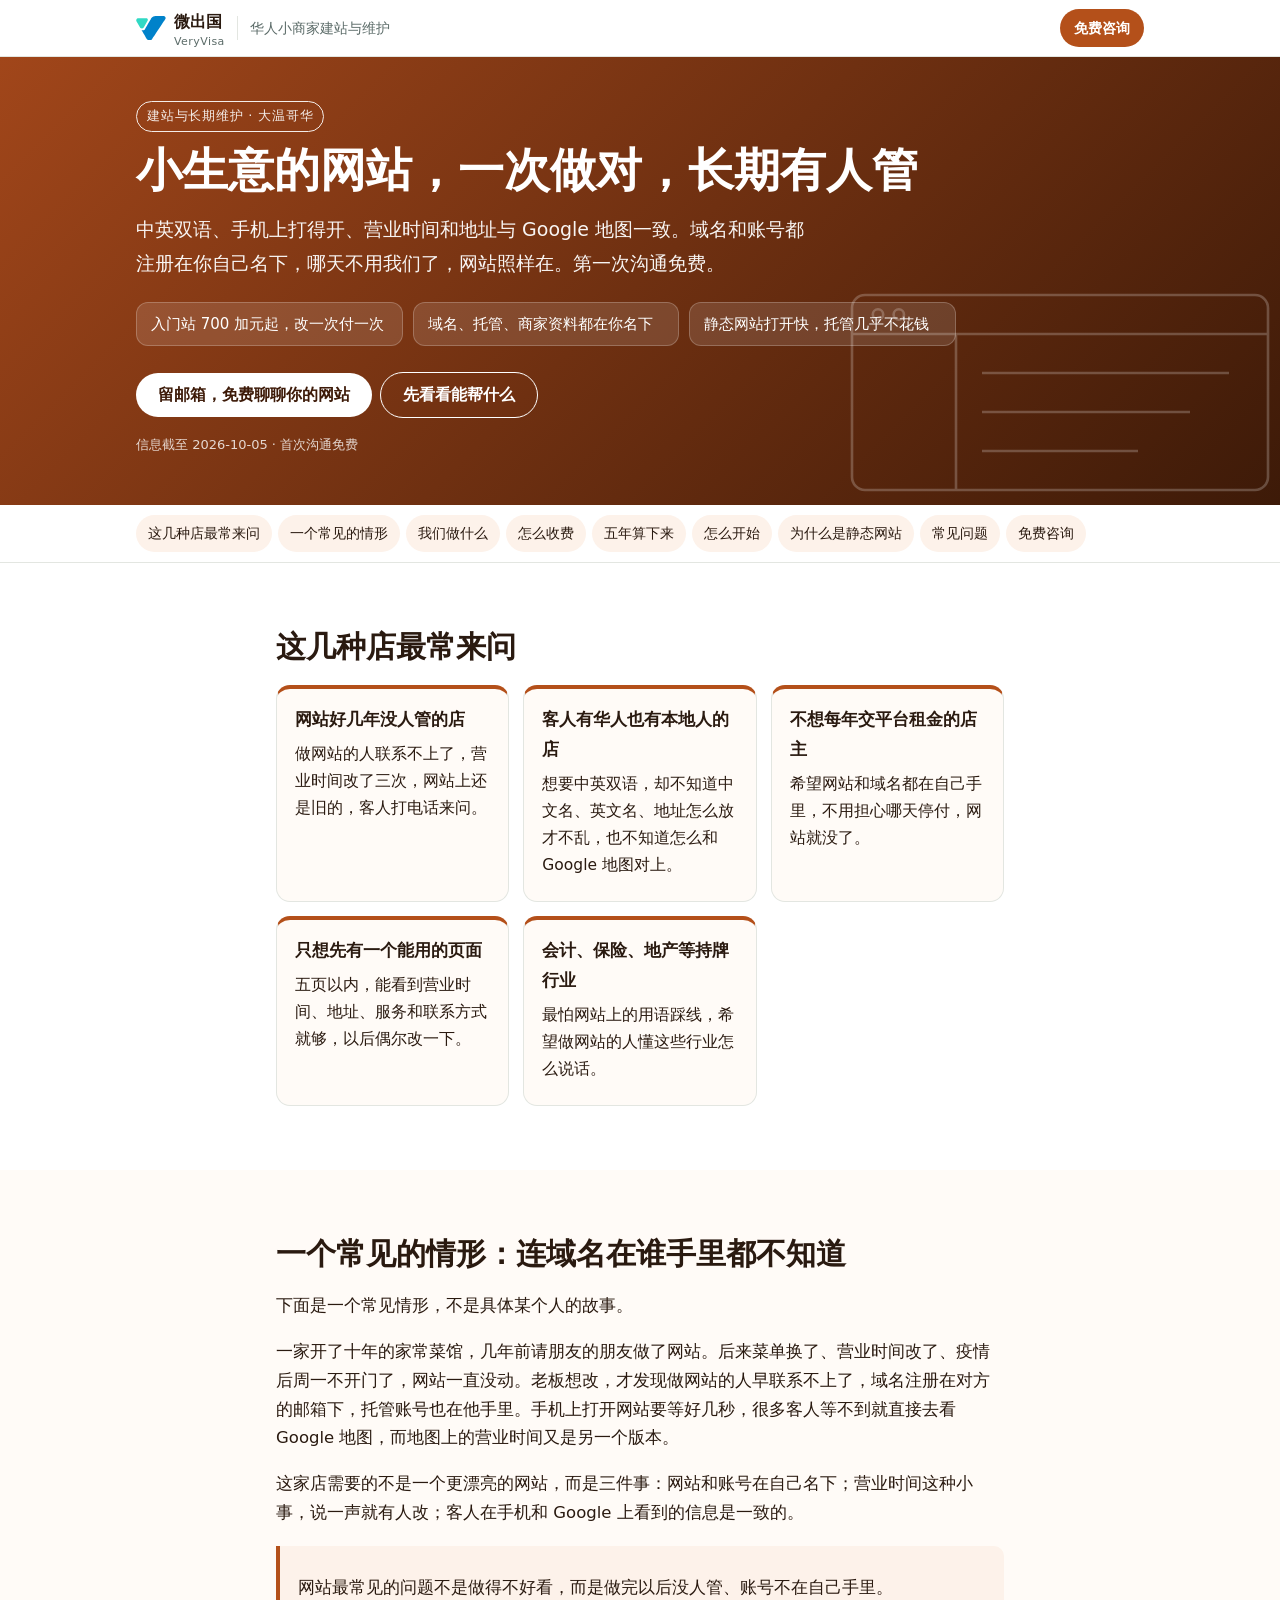
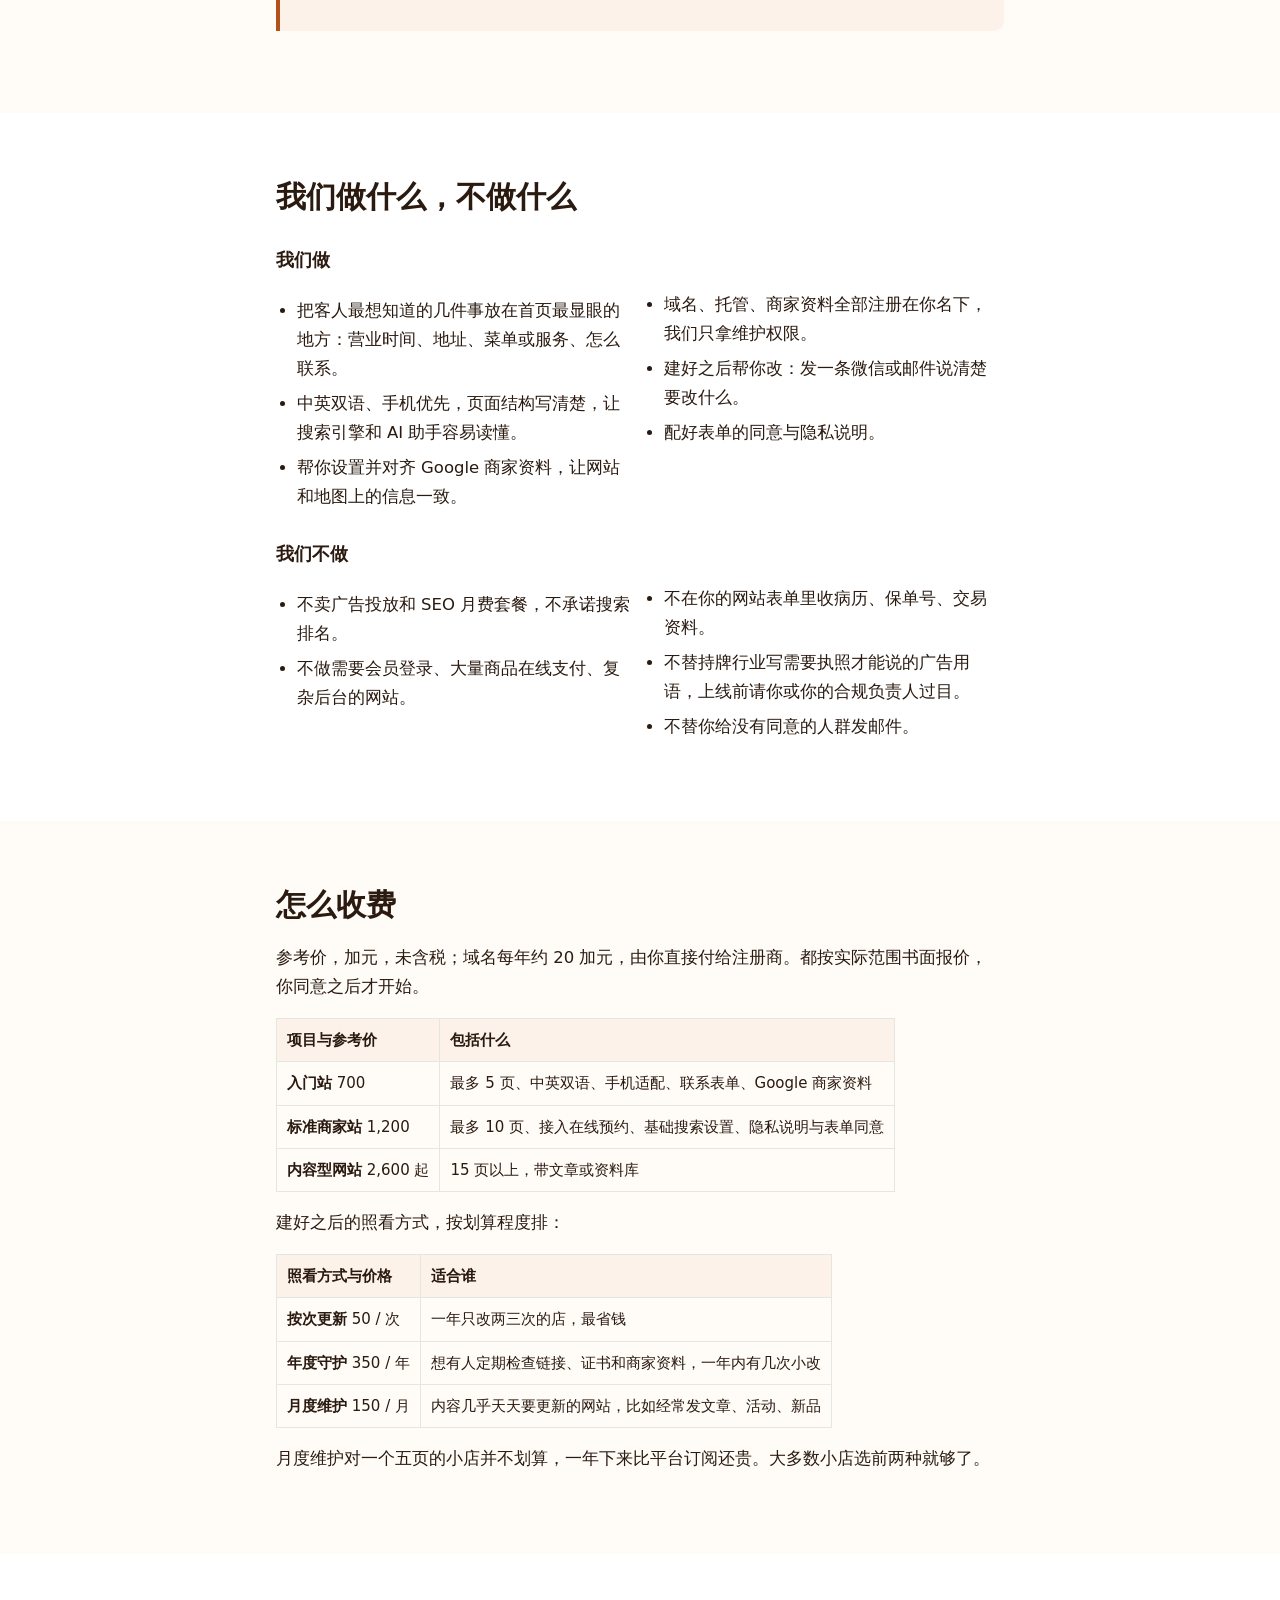
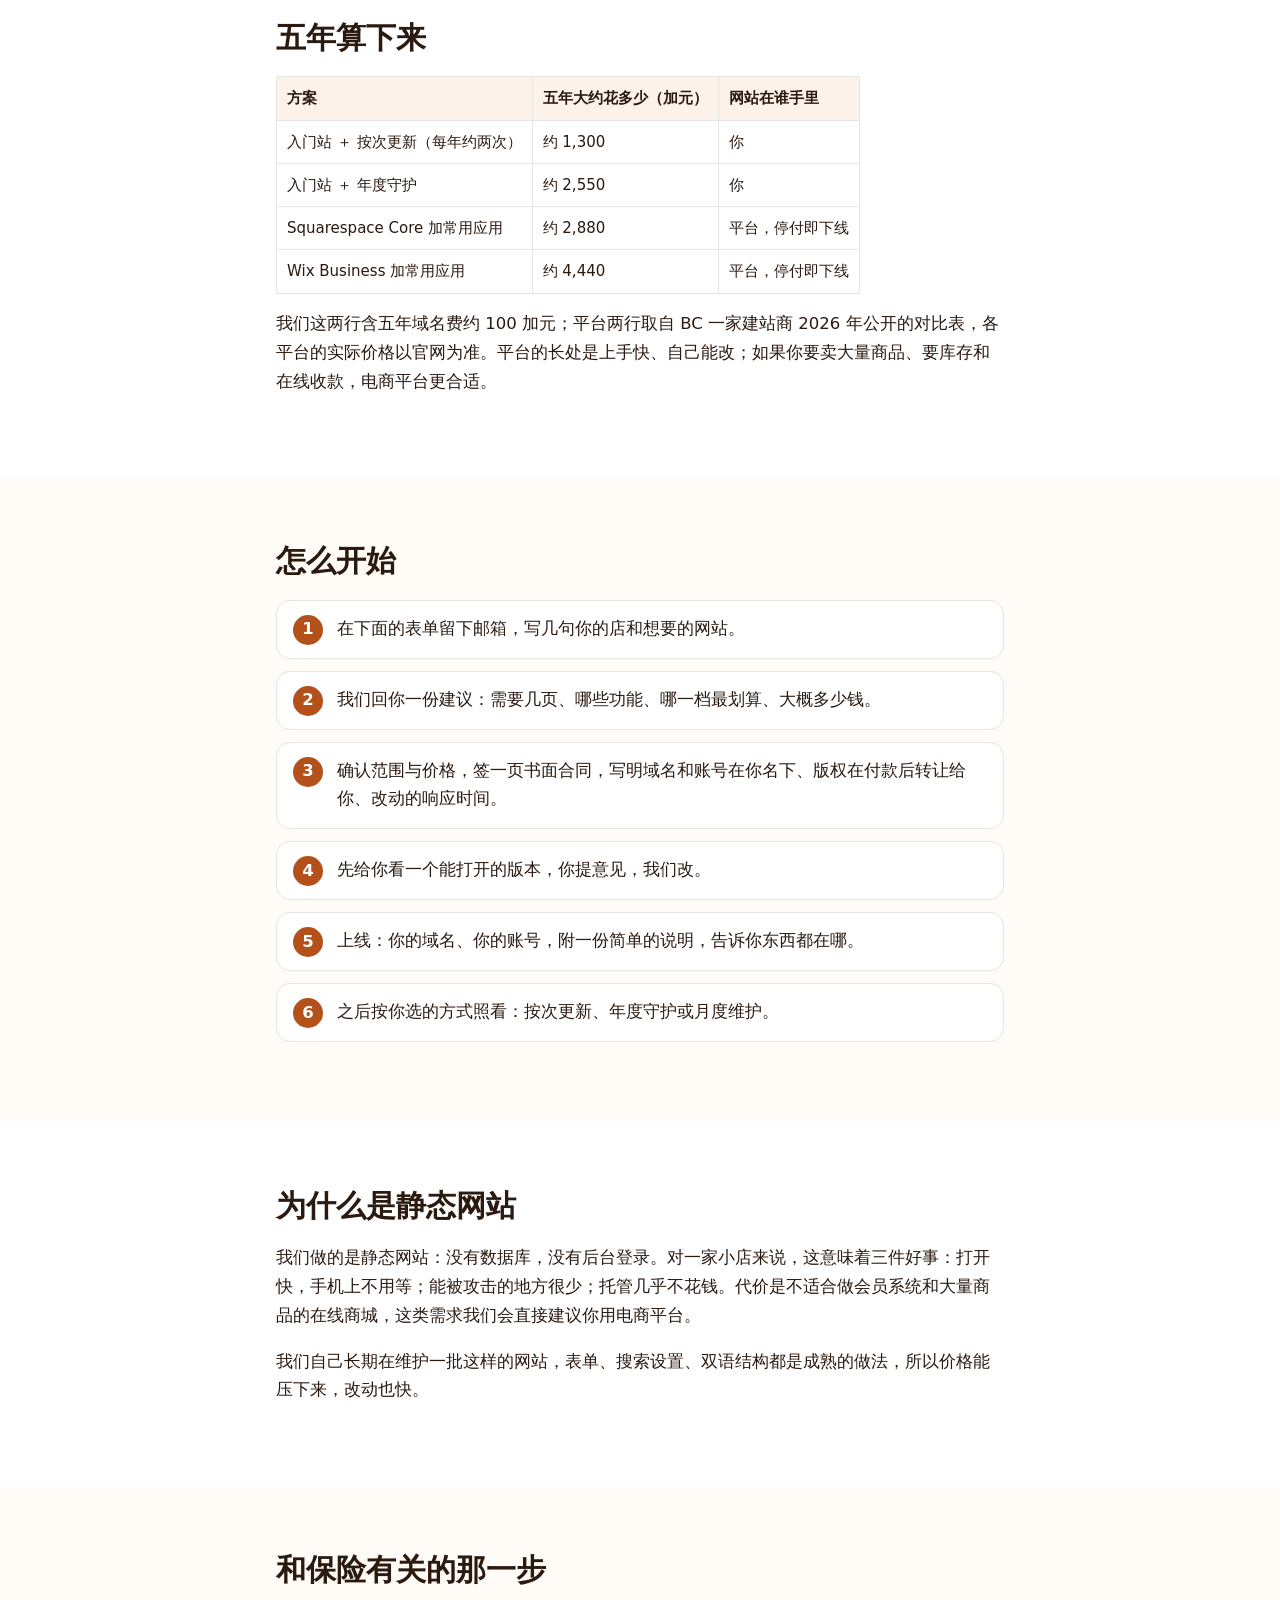
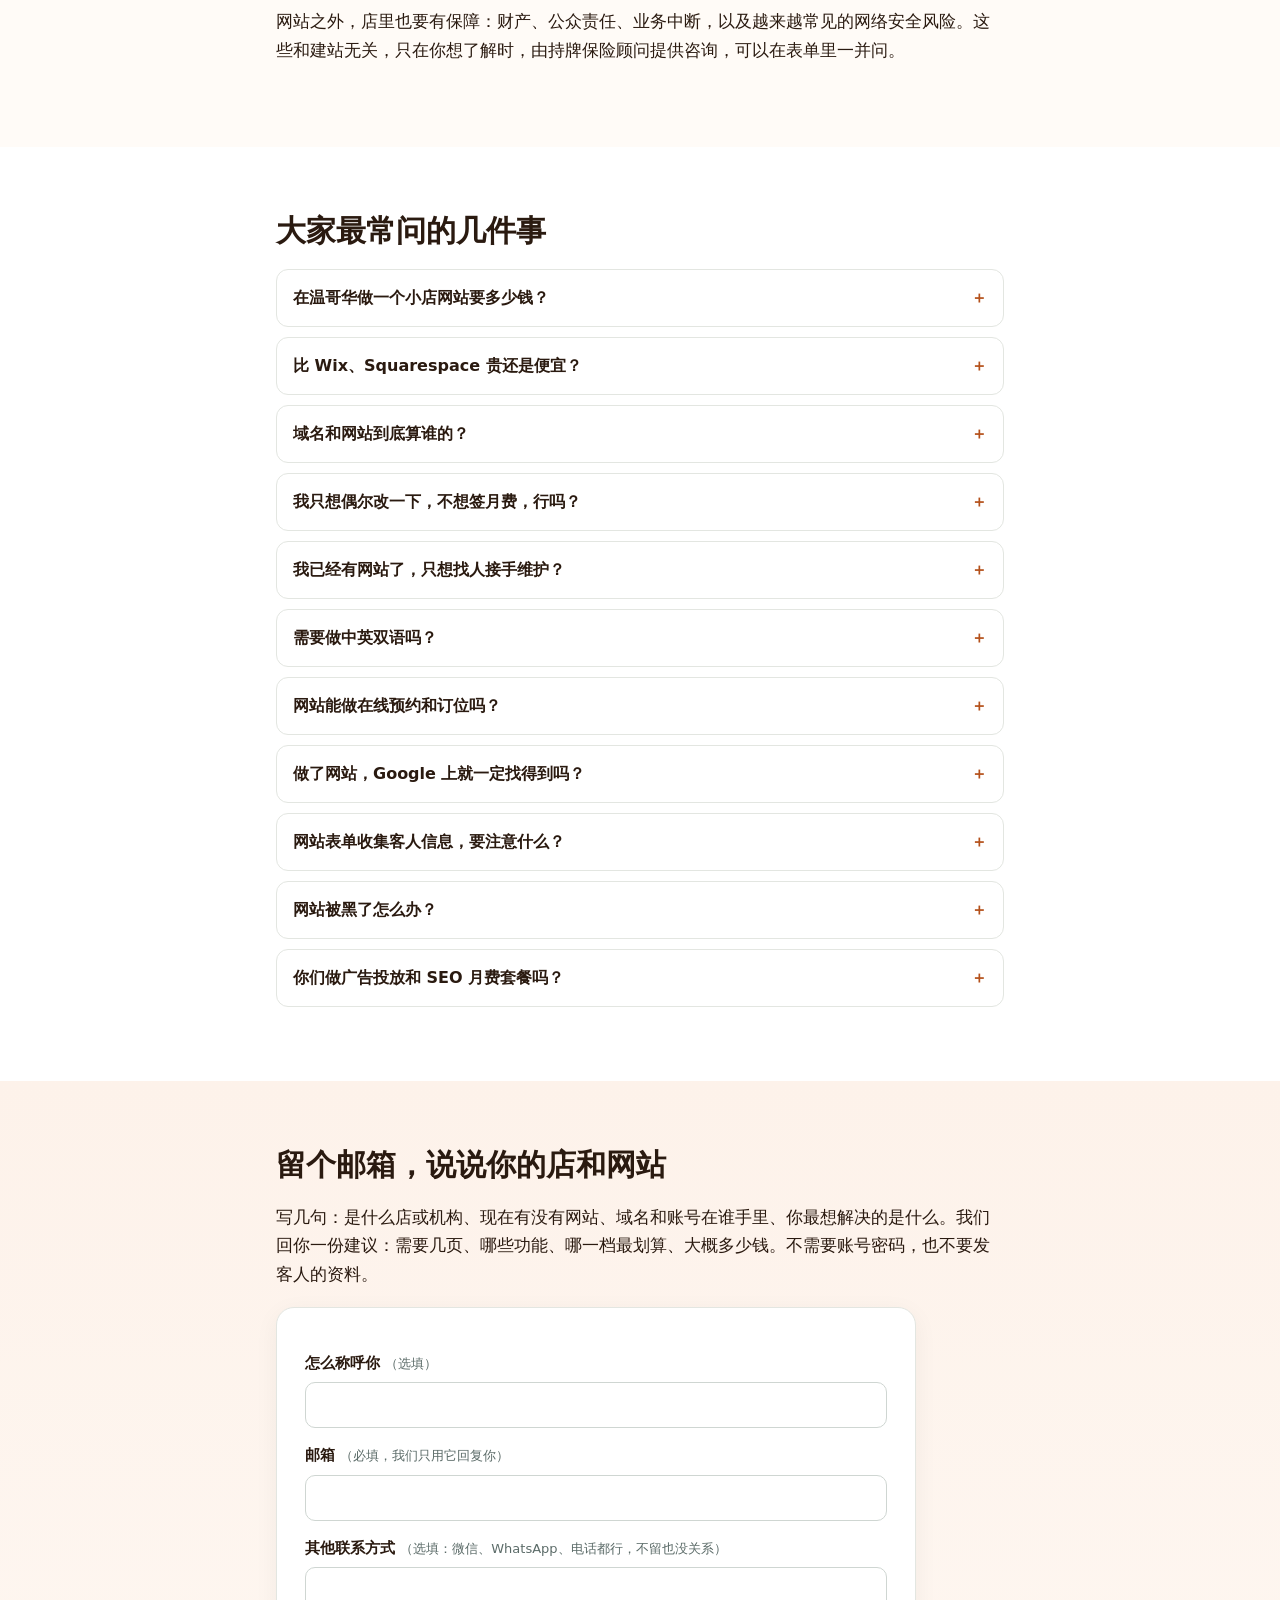
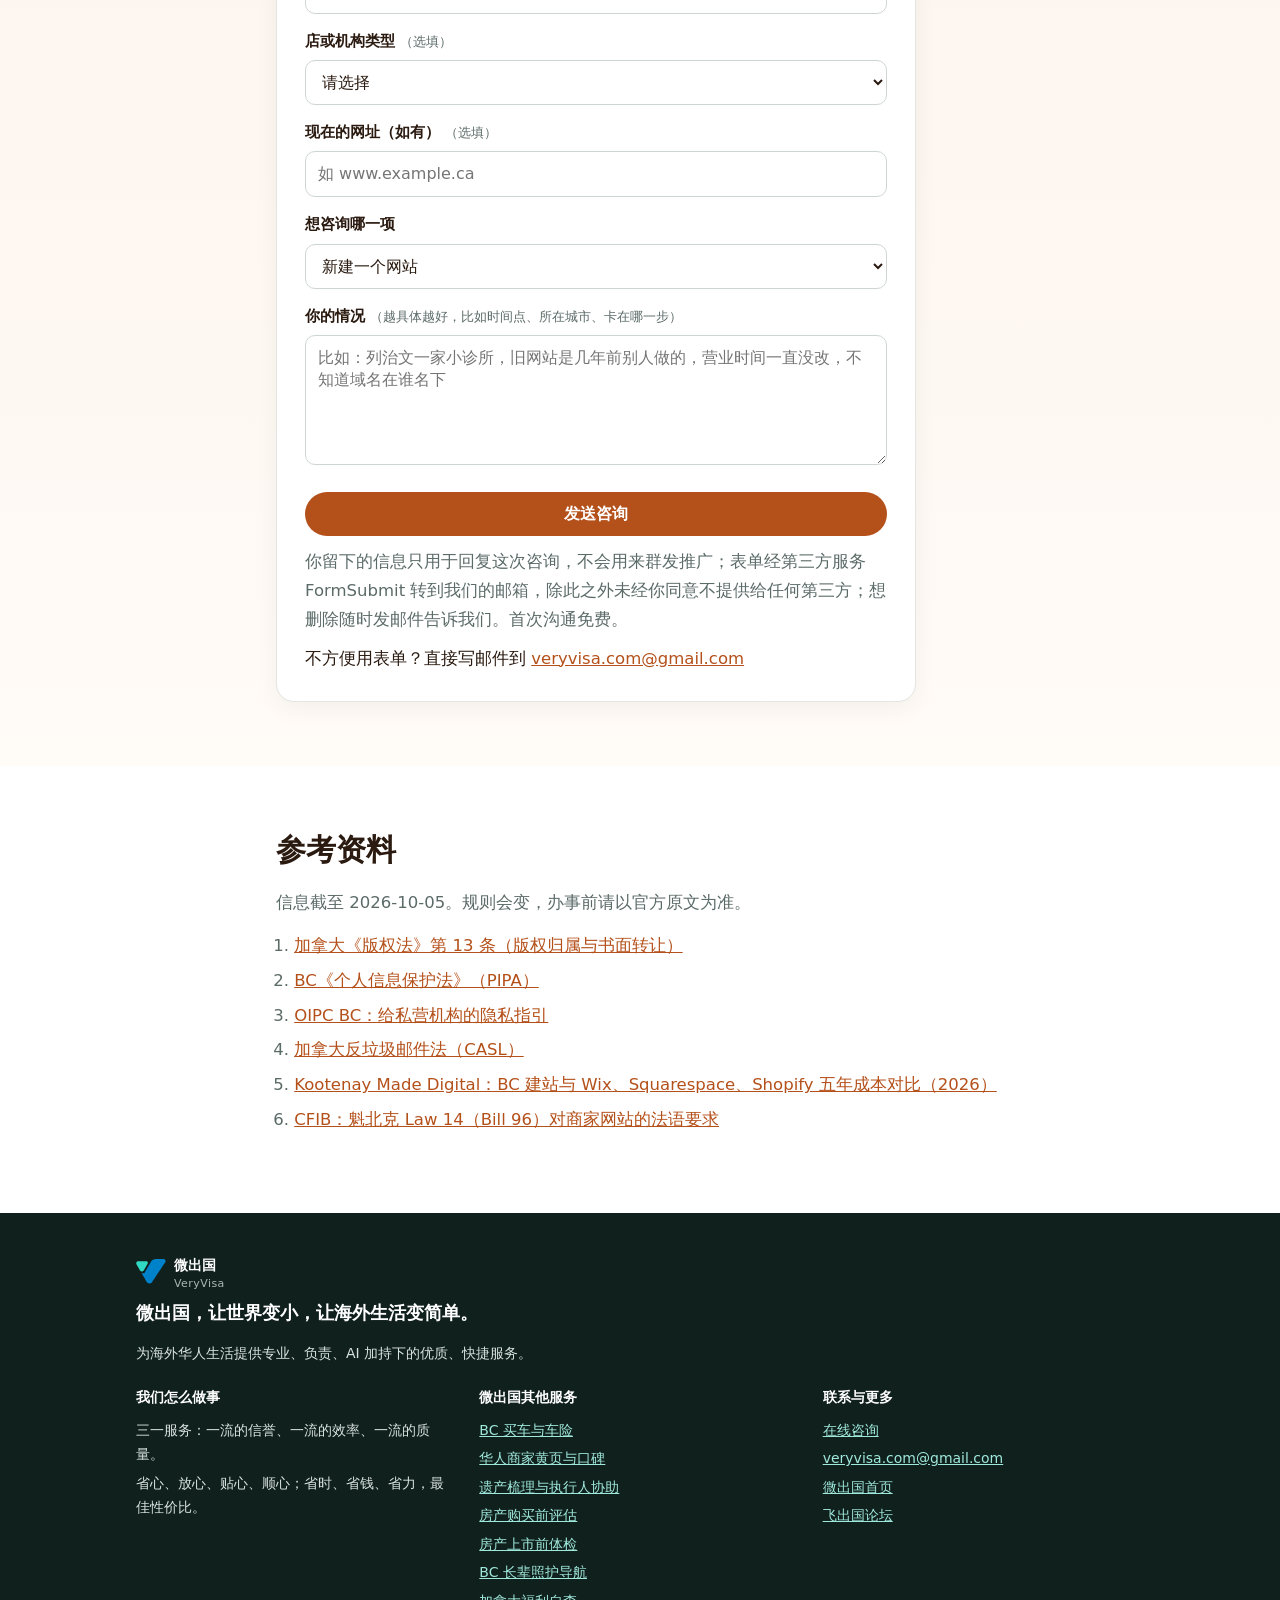
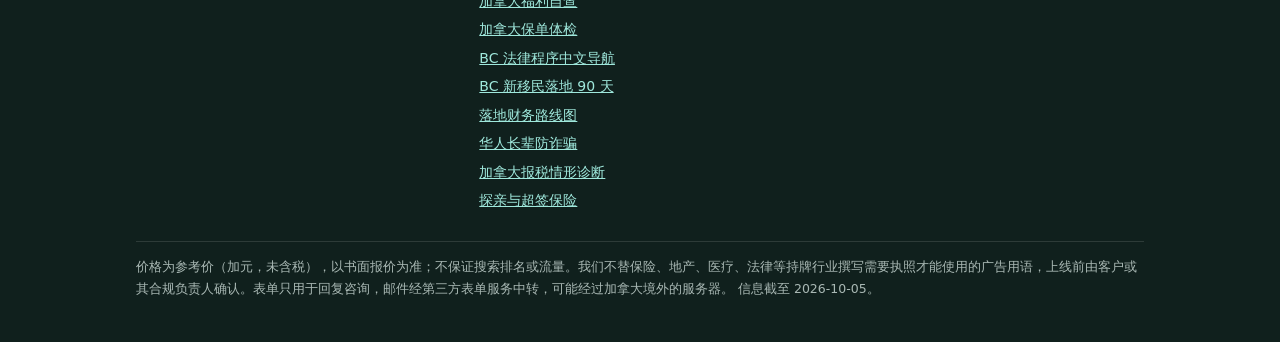
==== index.html @ d7669656 "publish chinese-small-business-website-care 2026-10-05 22:17" ====
<!doctype html>
<html lang="zh-CN">
<head>
<meta charset="utf-8">
<meta name="viewport" content="width=device-width, initial-scale=1, viewport-fit=cover">
<title>小店网站一次做对、长期有人管，域名账号都在你名下 | 微出国</title>
<meta name="description" content="给大温的餐馆、诊所、补习班、装修、会计与保险地产等小生意：中英双语、手机优先的静态网站，域名与账号注册在你名下。入门站 700 加元起，按次更新 50 加元，首次沟通免费。">
<meta name="keywords" content="温哥华建站,华人网站设计,小店网站,中英双语网站,网站维护,Google 商家资料,域名归属,Vancouver small business website,bilingual website Chinese,website maintenance BC">
<link rel="canonical" href="https://veryvisa.github.io/chinese-small-business-website-care/">
<meta name="theme-color" content="#3d1a08">
<meta property="og:type" content="website">
<meta property="og:locale" content="zh_CN">
<meta property="og:site_name" content="微出国 VeryVisa">
<meta property="og:title" content="小生意的网站，一次做对，长期有人管">
<meta property="og:description" content="给大温的餐馆、诊所、补习班、装修、会计与保险地产等小生意：中英双语、手机优先的静态网站，域名与账号注册在你名下。入门站 700 加元起，按次更新 50 加元，首次沟通免费。">
<meta property="og:url" content="https://veryvisa.github.io/chinese-small-business-website-care/">

<meta name="twitter:card" content="summary">
<link rel="icon" href="assets/mark.svg" type="image/svg+xml">
<link rel="alternate" type="text/plain" href="llms.txt" title="llms.txt">
<link rel="stylesheet" href="assets/site.css">
<style>:root{--accent:#b4501a;--accent-ink:#ffffff;--soft:#fdf2ea;--ink:#2a1a10;--bg:#fffbf7;--hero-a:#a1461a;--hero-b:#3d1a08;--hero-ink:#ffffff}</style>
<script type="application/ld+json">
{
 "@context": "https://schema.org",
 "@graph": [
  {
   "@type": "Organization",
   "@id": "https://veryvisa.github.io/#org",
   "name": "微出国 VeryVisa",
   "alternateName": [
    "微出国",
    "VeryVisa"
   ],
   "url": "https://veryvisa.github.io/",
   "slogan": "微出国，让世界变小，让海外生活变简单。",
   "description": "为海外华人生活提供专业、负责、AI 加持下的优质、快捷服务。",
   "email": "veryvisa.com@gmail.com"
  },
  {
   "@type": "Service",
   "@id": "https://veryvisa.github.io/chinese-small-business-website-care/#service",
   "name": "华人小商家中英双语网站建设与长期维护",
   "serviceType": "Small business website design, bilingual content and ongoing maintenance",
   "description": "给大温的餐馆、诊所、补习班、装修、会计与保险地产等小生意：中英双语、手机优先的静态网站，域名与账号注册在你名下。入门站 700 加元起，按次更新 50 加元，首次沟通免费。",
   "provider": {
    "@id": "https://veryvisa.github.io/#org"
   },
   "url": "https://veryvisa.github.io/chinese-small-business-website-care/",
   "inLanguage": "zh-CN",
   "areaServed": [
    {
     "@type": "AdministrativeArea",
     "name": "British Columbia"
    },
    {
     "@type": "AdministrativeArea",
     "name": "Canada"
    }
   ],
   "audience": {
    "@type": "Audience",
    "audienceType": "大温哥华地区的华人小商家与专业人士"
   }
  },
  {
   "@type": "WebPage",
   "@id": "https://veryvisa.github.io/chinese-small-business-website-care/",
   "url": "https://veryvisa.github.io/chinese-small-business-website-care/",
   "name": "小店网站一次做对、长期有人管，域名账号都在你名下 | 微出国",
   "description": "给大温的餐馆、诊所、补习班、装修、会计与保险地产等小生意：中英双语、手机优先的静态网站，域名与账号注册在你名下。入门站 700 加元起，按次更新 50 加元，首次沟通免费。",
   "inLanguage": "zh-CN",
   "dateModified": "2026-10-05",
   "about": {
    "@id": "https://veryvisa.github.io/chinese-small-business-website-care/#service"
   },
   "publisher": {
    "@id": "https://veryvisa.github.io/#org"
   }
  },
  {
   "@type": "FAQPage",
   "@id": "https://veryvisa.github.io/chinese-small-business-website-care/#faq",
   "mainEntity": [
    {
     "@type": "Question",
     "name": "在温哥华做一个小店网站要多少钱？",
     "acceptedAnswer": {
      "@type": "Answer",
      "text": "我们的入门站参考价 700 加元（最多 5 页、中英双语、手机适配、联系表单、Google 商家资料），最终按页数、语言和功能书面报价。BC 本地公开的价格从几百到几千加元不等，电商站更高。"
     }
    },
    {
     "@type": "Question",
     "name": "比 Wix、Squarespace 贵还是便宜？",
     "acceptedAnswer": {
      "@type": "Answer",
      "text": "看你怎么算。平台按月或按年租，每年都要付，停付网站就没了；我们是一次建好，之后只付托管、域名和改动。入门站加按次更新，五年下来大约 1,300 加元；入门站加年度守护大约 2,550 加元。年度守护的价钱和平台年费相近，区别是网站和账号都归你。"
     }
    },
    {
     "@type": "Question",
     "name": "域名和网站到底算谁的？",
     "acceptedAnswer": {
      "@type": "Answer",
      "text": "算你的。域名、托管、Google 商家资料都用你的账号注册，我们只拿维护权限；合同里写明设计和文案的版权在付款后转让给你，第三方素材按其许可使用。加拿大《版权法》规定版权转让要书面签字，所以这一条一定要写进合同。"
     }
    },
    {
     "@type": "Question",
     "name": "我只想偶尔改一下，不想签月费，行吗？",
     "acceptedAnswer": {
      "@type": "Answer",
      "text": "可以，按次更新每次 50 加元。一年改两三次的店，这种方式最省钱。"
     }
    },
    {
     "@type": "Question",
     "name": "我已经有网站了，只想找人接手维护？",
     "acceptedAnswer": {
      "@type": "Answer",
      "text": "可以。先帮你查清现在的域名、托管和商家资料在谁名下、能不能拿回来，再给你一份接手方案和报价。很多店的第一步其实是把账号找回自己手里。"
     }
    },
    {
     "@type": "Question",
     "name": "需要做中英双语吗？",
     "acceptedAnswer": {
      "@type": "Answer",
      "text": "客人里既有华人又有本地人，建议做。店名、地址、营业时间的中英文怎么放、怎么和 Google 地图一致，我们帮你理顺。如果要向魁北克的客人做商业销售，还要另外准备法语版本。"
     }
    },
    {
     "@type": "Question",
     "name": "网站能做在线预约和订位吗？",
     "acceptedAnswer": {
      "@type": "Answer",
      "text": "可以接成熟的第三方预约服务。我们不自己造预约系统，也不做需要会员登录、大量商品在线支付的电商站，这类更适合电商平台。"
     }
    },
    {
     "@type": "Question",
     "name": "做了网站，Google 上就一定找得到吗？",
     "acceptedAnswer": {
      "@type": "Answer",
      "text": "没有人能承诺排名。我们做的是把页面结构写清楚、名字地址电话营业时间与 Google 商家资料保持一致、加上结构化数据，让搜索引擎和 AI 助手更容易读懂你的店。"
     }
    },
    {
     "@type": "Question",
     "name": "网站表单收集客人信息，要注意什么？",
     "acceptedAnswer": {
      "@type": "Answer",
      "text": "BC 的个人信息保护法（PIPA）要求说明收集用途、取得同意、只收必要的信息。我们会配好隐私说明和同意勾选；病历、保单号、交易资料这类敏感信息不放在网站表单里收。"
     }
    },
    {
     "@type": "Question",
     "name": "网站被黑了怎么办？",
     "acceptedAnswer": {
      "@type": "Answer",
      "text": "我们做的是静态网站，没有数据库和后台登录，能被攻击的地方很少；同时保留备份，出问题可以回到上一版。"
     }
    },
    {
     "@type": "Question",
     "name": "你们做广告投放和 SEO 月费套餐吗？",
     "acceptedAnswer": {
      "@type": "Answer",
      "text": "不做。我们只做网站本身和基础的搜索设置，不卖广告，也不卖长期 SEO 套餐。"
     }
    }
   ]
  }
 ]
}
</script>
</head>
<body>
<header class="vv-top"><div class="wrap">
<a class="vv-brand" href="https://veryvisa.github.io/" aria-label="微出国首页"><svg viewBox="102.305 90.391 73.617 59.957" xmlns="http://www.w3.org/2000/svg">
<path fill="#30D9C4" d="M 107.894531 95.808594 L 127.277344 95.808594 C 127.277344 95.808594 129.507812 95.628906 130.835938 97.679688 C 131.585938 98.910156 131.65625 100.316406 131.082031 101.546875 L 121.609375 117.953125 C 121.609375 117.953125 120.335938 120.65625 117.011719 120.824219 C 113.714844 120.910156 112.242188 118.40625 112.242188 118.40625 L 103.722656 103.652344 C 103.722656 103.652344 102.304688 101.792969 103.09375 99.332031 C 103.878906 96.878906 106.148438 95.773438 107.894531 95.808594 "/>
<path fill="#0082CA" d="M 115.964844 124.792969 C 115.847656 124.59375 116.09375 124.378906 116.277344 124.519531 C 117.195312 125.21875 118.664062 125.902344 120.683594 125.515625 C 122.164062 125.210938 123.550781 124.296875 124.402344 122.757812 C 125.242188 121.300781 138.8125 97.8125 138.8125 97.8125 C 138.8125 97.8125 141.9375 90.917969 150.207031 90.550781 L 169.96875 90.550781 C 169.96875 90.550781 173 90.390625 174.503906 93.40625 C 175.921875 96.433594 173.941406 98.695312 173.667969 99.109375 C 173.394531 99.523438 142.203125 146.726562 142.203125 146.726562 C 142.203125 146.726562 140.003906 150.347656 135.40625 150.347656 C 130.808594 150.347656 128.707031 146.878906 128.417969 146.398438 C 128.175781 145.992188 118.835938 129.78125 115.964844 124.792969 "/></svg><span>微出国<small>VeryVisa</small></span></a>
<span class="vv-site">华人小商家建站与维护</span>
<a class="vv-cta" href="#contact">免费咨询</a>
</div></header>
<main>
<section class="hero"><div class="motif" aria-hidden="true"><svg viewBox="0 0 400 200" fill="none" stroke="currentColor" stroke-width="2"><rect x="40" y="30" width="320" height="150" rx="10"/><path d="M40 60 H360 M120 60 V180 M140 90 H330 M140 120 H300 M140 150 H260"/><circle cx="60" cy="45" r="4"/><circle cx="76" cy="45" r="4"/></svg></div><div class="wrap">
<p class="kicker">建站与长期维护 · 大温哥华</p>
<h1>小生意的网站，一次做对，长期有人管</h1>
<p class="sub">中英双语、手机上打得开、营业时间和地址与 Google 地图一致。域名和账号都注册在你自己名下，哪天不用我们了，网站照样在。第一次沟通免费。</p>
<ul class="hero-points"><li>入门站 700 加元起，改一次付一次</li><li>域名、托管、商家资料都在你名下</li><li>静态网站打开快，托管几乎不花钱</li></ul>
<a class="btn btn-primary" href="#contact">留邮箱，免费聊聊你的网站</a><a class="btn btn-ghost" href="#who">先看看能帮什么</a>
<p class="asof">信息截至 2026-10-05 · 首次沟通免费</p>
</div></section>
<nav class="toc" aria-label="本页目录"><div class="wrap"><a href="#who">这几种店最常来问</a><a href="#story">一个常见的情形</a><a href="#scope">我们做什么</a><a href="#price">怎么收费</a><a href="#five-years">五年算下来</a><a href="#how">怎么开始</a><a href="#why">为什么是静态网站</a><a href="#faq">常见问题</a><a href="#contact">免费咨询</a></div></nav>
<section class="sec" id="who"><div class="wrap narrow"><h2>这几种店最常来问</h2>
<div class="cards"><div class="card"><h3>网站好几年没人管的店</h3><p>做网站的人联系不上了，营业时间改了三次，网站上还是旧的，客人打电话来问。</p></div><div class="card"><h3>客人有华人也有本地人的店</h3><p>想要中英双语，却不知道中文名、英文名、地址怎么放才不乱，也不知道怎么和 Google 地图对上。</p></div><div class="card"><h3>不想每年交平台租金的店主</h3><p>希望网站和域名都在自己手里，不用担心哪天停付，网站就没了。</p></div><div class="card"><h3>只想先有一个能用的页面</h3><p>五页以内，能看到营业时间、地址、服务和联系方式就够，以后偶尔改一下。</p></div><div class="card"><h3>会计、保险、地产等持牌行业</h3><p>最怕网站上的用语踩线，希望做网站的人懂这些行业怎么说话。</p></div></div>
</div></section><section class="sec" id="story"><div class="wrap narrow"><h2>一个常见的情形：连域名在谁手里都不知道</h2>
<p>下面是一个常见情形，不是具体某个人的故事。</p>
<p>一家开了十年的家常菜馆，几年前请朋友的朋友做了网站。后来菜单换了、营业时间改了、疫情后周一不开门了，网站一直没动。老板想改，才发现做网站的人早联系不上了，域名注册在对方的邮箱下，托管账号也在他手里。手机上打开网站要等好几秒，很多客人等不到就直接去看 Google 地图，而地图上的营业时间又是另一个版本。</p>
<p>这家店需要的不是一个更漂亮的网站，而是三件事：网站和账号在自己名下；营业时间这种小事，说一声就有人改；客人在手机和 Google 上看到的信息是一致的。</p>
<blockquote><p>网站最常见的问题不是做得不好看，而是做完以后没人管、账号不在自己手里。</p></blockquote>
</div></section><section class="sec" id="scope"><div class="wrap narrow"><h2>我们做什么，不做什么</h2>
<div class="split-list"><h3>我们做</h3>
<ul><li>把客人最想知道的几件事放在首页最显眼的地方：营业时间、地址、菜单或服务、怎么联系。</li><li>中英双语、手机优先，页面结构写清楚，让搜索引擎和 AI 助手容易读懂。</li><li>帮你设置并对齐 Google 商家资料，让网站和地图上的信息一致。</li><li>域名、托管、商家资料全部注册在你名下，我们只拿维护权限。</li><li>建好之后帮你改：发一条微信或邮件说清楚要改什么。</li><li>配好表单的同意与隐私说明。</li></ul>
<h3>我们不做</h3>
<ul><li>不卖广告投放和 SEO 月费套餐，不承诺搜索排名。</li><li>不做需要会员登录、大量商品在线支付、复杂后台的网站。</li><li>不在你的网站表单里收病历、保单号、交易资料。</li><li>不替持牌行业写需要执照才能说的广告用语，上线前请你或你的合规负责人过目。</li><li>不替你给没有同意的人群发邮件。</li></ul></div>
</div></section><section class="sec" id="price"><div class="wrap narrow"><h2>怎么收费</h2>
<p>参考价，加元，未含税；域名每年约 20 加元，由你直接付给注册商。都按实际范围书面报价，你同意之后才开始。</p>
<table><thead><tr><th>项目与参考价</th><th>包括什么</th></tr></thead><tbody><tr><td><strong>入门站</strong> 700</td><td>最多 5 页、中英双语、手机适配、联系表单、Google 商家资料</td></tr><tr><td><strong>标准商家站</strong> 1,200</td><td>最多 10 页、接入在线预约、基础搜索设置、隐私说明与表单同意</td></tr><tr><td><strong>内容型网站</strong> 2,600 起</td><td>15 页以上，带文章或资料库</td></tr></tbody></table>
<p>建好之后的照看方式，按划算程度排：</p>
<table><thead><tr><th>照看方式与价格</th><th>适合谁</th></tr></thead><tbody><tr><td><strong>按次更新</strong> 50 / 次</td><td>一年只改两三次的店，最省钱</td></tr><tr><td><strong>年度守护</strong> 350 / 年</td><td>想有人定期检查链接、证书和商家资料，一年内有几次小改</td></tr><tr><td><strong>月度维护</strong> 150 / 月</td><td>内容几乎天天要更新的网站，比如经常发文章、活动、新品</td></tr></tbody></table>
<p>月度维护对一个五页的小店并不划算，一年下来比平台订阅还贵。大多数小店选前两种就够了。</p>
</div></section><section class="sec" id="five-years"><div class="wrap narrow"><h2>五年算下来</h2>
<table><thead><tr><th>方案</th><th>五年大约花多少（加元）</th><th>网站在谁手里</th></tr></thead><tbody><tr><td>入门站 ＋ 按次更新（每年约两次）</td><td>约 1,300</td><td>你</td></tr><tr><td>入门站 ＋ 年度守护</td><td>约 2,550</td><td>你</td></tr><tr><td>Squarespace Core 加常用应用</td><td>约 2,880</td><td>平台，停付即下线</td></tr><tr><td>Wix Business 加常用应用</td><td>约 4,440</td><td>平台，停付即下线</td></tr></tbody></table>
<p>我们这两行含五年域名费约 100 加元；平台两行取自 BC 一家建站商 2026 年公开的对比表，各平台的实际价格以官网为准。平台的长处是上手快、自己能改；如果你要卖大量商品、要库存和在线收款，电商平台更合适。</p>
</div></section><section class="sec" id="how"><div class="wrap narrow"><h2>怎么开始</h2>
<ol class="steps"><li>在下面的表单留下邮箱，写几句你的店和想要的网站。</li><li>我们回你一份建议：需要几页、哪些功能、哪一档最划算、大概多少钱。</li><li>确认范围与价格，签一页书面合同，写明域名和账号在你名下、版权在付款后转让给你、改动的响应时间。</li><li>先给你看一个能打开的版本，你提意见，我们改。</li><li>上线：你的域名、你的账号，附一份简单的说明，告诉你东西都在哪。</li><li>之后按你选的方式照看：按次更新、年度守护或月度维护。</li></ol>
</div></section><section class="sec" id="why"><div class="wrap narrow"><h2>为什么是静态网站</h2>
<p>我们做的是静态网站：没有数据库，没有后台登录。对一家小店来说，这意味着三件好事：打开快，手机上不用等；能被攻击的地方很少；托管几乎不花钱。代价是不适合做会员系统和大量商品的在线商城，这类需求我们会直接建议你用电商平台。</p>
<p>我们自己长期在维护一批这样的网站，表单、搜索设置、双语结构都是成熟的做法，所以价格能压下来，改动也快。</p>
</div></section><section class="sec" id="insurance"><div class="wrap narrow"><h2>和保险有关的那一步</h2>
<p>网站之外，店里也要有保障：财产、公众责任、业务中断，以及越来越常见的网络安全风险。这些和建站无关，只在你想了解时，由持牌保险顾问提供咨询，可以在表单里一并问。</p>
</div></section>
<section class="sec faq" id="faq"><div class="wrap narrow"><h2>大家最常问的几件事</h2><details><summary>在温哥华做一个小店网站要多少钱？</summary><p>我们的入门站参考价 700 加元（最多 5 页、中英双语、手机适配、联系表单、Google 商家资料），最终按页数、语言和功能书面报价。BC 本地公开的价格从几百到几千加元不等，电商站更高。</p></details><details><summary>比 Wix、Squarespace 贵还是便宜？</summary><p>看你怎么算。平台按月或按年租，每年都要付，停付网站就没了；我们是一次建好，之后只付托管、域名和改动。入门站加按次更新，五年下来大约 1,300 加元；入门站加年度守护大约 2,550 加元。年度守护的价钱和平台年费相近，区别是网站和账号都归你。</p></details><details><summary>域名和网站到底算谁的？</summary><p>算你的。域名、托管、Google 商家资料都用你的账号注册，我们只拿维护权限；合同里写明设计和文案的版权在付款后转让给你，第三方素材按其许可使用。加拿大《版权法》规定版权转让要书面签字，所以这一条一定要写进合同。</p></details><details><summary>我只想偶尔改一下，不想签月费，行吗？</summary><p>可以，按次更新每次 50 加元。一年改两三次的店，这种方式最省钱。</p></details><details><summary>我已经有网站了，只想找人接手维护？</summary><p>可以。先帮你查清现在的域名、托管和商家资料在谁名下、能不能拿回来，再给你一份接手方案和报价。很多店的第一步其实是把账号找回自己手里。</p></details><details><summary>需要做中英双语吗？</summary><p>客人里既有华人又有本地人，建议做。店名、地址、营业时间的中英文怎么放、怎么和 Google 地图一致，我们帮你理顺。如果要向魁北克的客人做商业销售，还要另外准备法语版本。</p></details><details><summary>网站能做在线预约和订位吗？</summary><p>可以接成熟的第三方预约服务。我们不自己造预约系统，也不做需要会员登录、大量商品在线支付的电商站，这类更适合电商平台。</p></details><details><summary>做了网站，Google 上就一定找得到吗？</summary><p>没有人能承诺排名。我们做的是把页面结构写清楚、名字地址电话营业时间与 Google 商家资料保持一致、加上结构化数据，让搜索引擎和 AI 助手更容易读懂你的店。</p></details><details><summary>网站表单收集客人信息，要注意什么？</summary><p>BC 的个人信息保护法（PIPA）要求说明收集用途、取得同意、只收必要的信息。我们会配好隐私说明和同意勾选；病历、保单号、交易资料这类敏感信息不放在网站表单里收。</p></details><details><summary>网站被黑了怎么办？</summary><p>我们做的是静态网站，没有数据库和后台登录，能被攻击的地方很少；同时保留备份，出问题可以回到上一版。</p></details><details><summary>你们做广告投放和 SEO 月费套餐吗？</summary><p>不做。我们只做网站本身和基础的搜索设置，不卖广告，也不卖长期 SEO 套餐。</p></details></div></section>
<section class="sec contact" id="contact"><div class="wrap narrow">
<h2>留个邮箱，说说你的店和网站</h2>
<p>写几句：是什么店或机构、现在有没有网站、域名和账号在谁手里、你最想解决的是什么。我们回你一份建议：需要几页、哪些功能、哪一档最划算、大概多少钱。不需要账号密码，也不要发客人的资料。</p>
<form class="form" data-vv-form action="https://formsubmit.co/ajax/veryvisa.com@gmail.com" method="POST" data-mailto="mailto:veryvisa.com@gmail.com?subject=%5B%E5%BE%AE%E5%87%BA%E5%9B%BD%C2%B7%E5%8D%8E%E4%BA%BA%E5%B0%8F%E5%95%86%E5%AE%B6%E5%BB%BA%E7%AB%99%E4%B8%8E%E7%BB%B4%E6%8A%A4%5D%20%E5%92%A8%E8%AF%A2">
  <input type="hidden" name="_subject" value="[微出国·华人小商家建站与维护] 新咨询">
  <input type="hidden" name="_template" value="table">
  <input type="hidden" name="_captcha" value="false">
  <input type="hidden" name="site" value="chinese-small-business-website-care">
  <input type="hidden" name="page" value="">
  <input type="hidden" name="referrer" value="">
  <input type="hidden" name="utm_source" value="">
  <input type="hidden" name="utm_medium" value="">
  <input type="hidden" name="utm_campaign" value="">
  <input type="hidden" name="submitted_at" value="">
  <div class="hp" aria-hidden="true"><label>请勿填写<input type="text" name="_honey" tabindex="-1" autocomplete="off"></label></div>
  <label for="f-name">怎么称呼你 <span class="opt">（选填）</span></label>
  <input id="f-name" name="name" type="text" autocomplete="name" maxlength="60">
  <label for="f-email">邮箱 <span class="opt">（必填，我们只用它回复你）</span></label>
  <input id="f-email" name="email" type="email" required autocomplete="email" inputmode="email" maxlength="120">
  <label for="f-other">其他联系方式 <span class="opt">（选填：微信、WhatsApp、电话都行，不留也没关系）</span></label>
  <input id="f-other" name="other_contact" type="text" maxlength="120">
  <label for="f-x0">店或机构类型 <span class="opt">（选填）</span></label>
  <select id="f-x0" name="business_type"><option value="">请选择</option><option value="餐饮">餐饮</option><option value="诊所与健康">诊所与健康</option><option value="教育与补习">教育与补习</option><option value="装修与家居服务">装修与家居服务</option><option value="会计、保险、地产等专业服务">会计、保险、地产等专业服务</option><option value="其他">其他</option></select>
  <label for="f-x1">现在的网址（如有） <span class="opt">（选填）</span></label>
  <input id="f-x1" name="current_site" type="text" maxlength="200" placeholder="如 www.example.ca">
  <label for="f-service">想咨询哪一项</label>
  <select id="f-service" name="service"><option value="新建一个网站">新建一个网站</option><option value="已有网站，想有人接手维护">已有网站，想有人接手维护</option><option value="只改内容（按次更新）">只改内容（按次更新）</option><option value="双语翻译与结构整理">双语翻译与结构整理</option><option value="Google 商家资料设置">Google 商家资料设置</option><option value="先看看，想问问">先看看，想问问</option><option value="其他问题">其他问题</option></select>
  <label for="f-msg">你的情况 <span class="opt">（越具体越好，比如时间点、所在城市、卡在哪一步）</span></label>
  <textarea id="f-msg" name="message" maxlength="4000" placeholder="比如：列治文一家小诊所，旧网站是几年前别人做的，营业时间一直没改，不知道域名在谁名下"></textarea>
  <button class="btn" type="submit">发送咨询</button>
  <p class="form-msg" role="status" aria-live="polite"></p>
  <p class="privacy">你留下的信息只用于回复这次咨询，不会用来群发推广；表单经第三方服务 FormSubmit 转到我们的邮箱，除此之外未经你同意不提供给任何第三方；想删除随时发邮件告诉我们。首次沟通免费。</p>
  <p class="mailto">不方便用表单？直接写邮件到 <a href="mailto:veryvisa.com@gmail.com?subject=%5B%E5%BE%AE%E5%87%BA%E5%9B%BD%C2%B7%E5%8D%8E%E4%BA%BA%E5%B0%8F%E5%95%86%E5%AE%B6%E5%BB%BA%E7%AB%99%E4%B8%8E%E7%BB%B4%E6%8A%A4%5D%20%E5%92%A8%E8%AF%A2">veryvisa.com@gmail.com</a></p>
</form>
</div></section>
<section class="sec sources" id="sources"><div class="wrap narrow"><h2>参考资料</h2><p class="privacy">信息截至 2026-10-05。规则会变，办事前请以官方原文为准。</p><ol><li><a href="https://laws-lois.justice.gc.ca/eng/acts/C-42/section-13.html" rel="noopener" target="_blank">加拿大《版权法》第 13 条（版权归属与书面转让）</a></li><li><a href="https://www.bclaws.gov.bc.ca/civix/document/id/complete/statreg/03063_01" rel="noopener" target="_blank">BC《个人信息保护法》（PIPA）</a></li><li><a href="https://www.oipc.bc.ca/for-private-organizations/" rel="noopener" target="_blank">OIPC BC：给私营机构的隐私指引</a></li><li><a href="https://laws-lois.justice.gc.ca/eng/acts/E-1.6/" rel="noopener" target="_blank">加拿大反垃圾邮件法（CASL）</a></li><li><a href="https://www.kootenaymade.ca/blog/website-cost-comparison-bc-2026" rel="noopener" target="_blank">Kootenay Made Digital：BC 建站与 Wix、Squarespace、Shopify 五年成本对比（2026）</a></li><li><a href="https://www.cfib-fcei.ca/en/site/qc-law-14-bill-96" rel="noopener" target="_blank">CFIB：魁北克 Law 14（Bill 96）对商家网站的法语要求</a></li></ol></div></section>
</main>
<footer class="vv-foot"><div class="wrap">
<a class="vv-brand" href="https://veryvisa.github.io/"><svg viewBox="102.305 90.391 73.617 59.957" xmlns="http://www.w3.org/2000/svg">
<path fill="#30D9C4" d="M 107.894531 95.808594 L 127.277344 95.808594 C 127.277344 95.808594 129.507812 95.628906 130.835938 97.679688 C 131.585938 98.910156 131.65625 100.316406 131.082031 101.546875 L 121.609375 117.953125 C 121.609375 117.953125 120.335938 120.65625 117.011719 120.824219 C 113.714844 120.910156 112.242188 118.40625 112.242188 118.40625 L 103.722656 103.652344 C 103.722656 103.652344 102.304688 101.792969 103.09375 99.332031 C 103.878906 96.878906 106.148438 95.773438 107.894531 95.808594 "/>
<path fill="#0082CA" d="M 115.964844 124.792969 C 115.847656 124.59375 116.09375 124.378906 116.277344 124.519531 C 117.195312 125.21875 118.664062 125.902344 120.683594 125.515625 C 122.164062 125.210938 123.550781 124.296875 124.402344 122.757812 C 125.242188 121.300781 138.8125 97.8125 138.8125 97.8125 C 138.8125 97.8125 141.9375 90.917969 150.207031 90.550781 L 169.96875 90.550781 C 169.96875 90.550781 173 90.390625 174.503906 93.40625 C 175.921875 96.433594 173.941406 98.695312 173.667969 99.109375 C 173.394531 99.523438 142.203125 146.726562 142.203125 146.726562 C 142.203125 146.726562 140.003906 150.347656 135.40625 150.347656 C 130.808594 150.347656 128.707031 146.878906 128.417969 146.398438 C 128.175781 145.992188 118.835938 129.78125 115.964844 124.792969 "/></svg><span>微出国<small>VeryVisa</small></span></a>
<p class="slogan">微出国，让世界变小，让海外生活变简单。</p>
<p>为海外华人生活提供专业、负责、AI 加持下的优质、快捷服务。</p>
<div class="cols">
<div><h4>我们怎么做事</h4><ul><li>三一服务：一流的信誉、一流的效率、一流的质量。</li><li>省心、放心、贴心、顺心；省时、省钱、省力，最佳性价比。</li></ul></div>
<div><h4>微出国其他服务</h4><ul><li><a href="../bc-car-buying-auto-insurance/">BC 买车与车险</a></li><li><a href="../bc-chinese-business-directory-promotion/">华人商家黄页与口碑</a></li><li><a href="../bc-estate-planning-executor-support/">遗产梳理与执行人协助</a></li><li><a href="../bc-home-buyer-risk-review/">房产购买前评估</a></li><li><a href="../bc-pre-listing-home-fix/">房产上市前体检</a></li><li><a href="../bc-seniors-care-navigation/">BC 长辈照护导航</a></li><li><a href="../canada-benefits-eligibility-checker/">加拿大福利自查</a></li><li><a href="../canada-insurance-policy-checkup/">加拿大保单体检</a></li><li><a href="../canada-legal-support-navigation/">BC 法律程序中文导航</a></li><li><a href="../canada-newcomer-first-90-days/">BC 新移民落地 90 天</a></li><li><a href="../canada-personal-business-financial-consulting/">落地财务路线图</a></li><li><a href="../canada-scam-check-chinese-seniors/">华人长辈防诈骗</a></li><li><a href="../canada-tax-return-filing/">加拿大报税情形诊断</a></li><li><a href="../canada-travel-insurance-super-visa/">探亲与超签保险</a></li></ul></div>
<div><h4>联系与更多</h4><ul><li><a href="#contact">在线咨询</a></li><li><a href="mailto:veryvisa.com@gmail.com?subject=%5B%E5%BE%AE%E5%87%BA%E5%9B%BD%C2%B7%E5%8D%8E%E4%BA%BA%E5%B0%8F%E5%95%86%E5%AE%B6%E5%BB%BA%E7%AB%99%E4%B8%8E%E7%BB%B4%E6%8A%A4%5D%20%E5%92%A8%E8%AF%A2">veryvisa.com@gmail.com</a></li><li><a href="https://veryvisa.github.io/">微出国首页</a></li><li><a href="https://bbs.fcgvisa.com/">飞出国论坛</a></li></ul></div>
</div>
<p class="legal">价格为参考价（加元，未含税），以书面报价为准；不保证搜索排名或流量。我们不替保险、地产、医疗、法律等持牌行业撰写需要执照才能使用的广告用语，上线前由客户或其合规负责人确认。表单只用于回复咨询，邮件经第三方表单服务中转，可能经过加拿大境外的服务器。 信息截至 2026-10-05。</p>
</div></footer>
<script src="assets/form.js" defer></script>
</body>
</html>
---- assets/site.css ----
/* 微出国服务站 · 共用样式（品牌层）。每站只覆写 :root 里的主题 token（由 build.py 注入 <style>）。 */
:root{
  --accent:#0f766e; --accent-ink:#fff; --soft:#ecfdf5; --ink:#132321; --muted:#5b6b68;
  --bg:#fbfbf8; --card:#fff; --line:#e3e6e1; --hero-a:#0f766e; --hero-b:#134e4a; --hero-ink:#fff;
  --brand-teal:#30D9C4; --brand-blue:#0082CA; --radius:14px;
  --font:-apple-system,BlinkMacSystemFont,"PingFang SC","Hiragino Sans GB","Noto Sans SC","Microsoft YaHei",system-ui,sans-serif;
  --serif:"Songti SC","Noto Serif SC","Source Han Serif SC",Georgia,serif;
}
*{box-sizing:border-box}
html{scroll-behavior:smooth;-webkit-text-size-adjust:100%}
body{margin:0;background:var(--bg);color:var(--ink);font:16px/1.75 var(--font);overflow-wrap:anywhere}
a{color:var(--accent)}
img,svg{max-width:100%}
.wrap{max-width:1040px;margin:0 auto;padding:0 16px}
.narrow{max-width:760px}

/* 页眉 */
.vv-top{position:sticky;top:0;z-index:20;background:rgba(255,255,255,.94);backdrop-filter:saturate(1.4) blur(8px);border-bottom:1px solid var(--line)}
.vv-top .wrap{display:flex;align-items:center;gap:12px;min-height:56px}
.vv-brand{display:flex;align-items:center;gap:8px;text-decoration:none;color:var(--ink);font-weight:700;white-space:nowrap}
.vv-brand svg{width:30px;height:auto}
.vv-brand small{display:block;font-weight:400;font-size:11px;color:var(--muted);letter-spacing:.04em;line-height:1.1}
.vv-site{flex:1;min-width:0;font-size:14px;color:var(--muted);overflow:hidden;text-overflow:ellipsis;white-space:nowrap;border-left:1px solid var(--line);padding-left:12px}
.vv-cta{flex:none;background:var(--accent);color:var(--accent-ink);text-decoration:none;font-size:14px;font-weight:600;padding:7px 14px;border-radius:999px}

/* 首屏 */
.hero{position:relative;overflow:hidden;color:var(--hero-ink);background:linear-gradient(135deg,var(--hero-a),var(--hero-b))}
.hero .wrap{position:relative;z-index:1;padding-top:44px;padding-bottom:48px}
.hero .motif{position:absolute;right:-40px;bottom:-20px;width:min(520px,90vw);opacity:.22;z-index:0;pointer-events:none}
.kicker{display:inline-block;font-size:13px;letter-spacing:.06em;opacity:.9;margin:0 0 10px;padding:3px 10px;border:1px solid currentColor;border-radius:999px}
.hero h1{font:700 clamp(28px,6.4vw,46px)/1.25 var(--serif);margin:0 0 14px;max-width:18em}
.hero .sub{font-size:clamp(16px,2.4vw,19px);max-width:36em;margin:0 0 22px;opacity:.95}
.hero-points{list-style:none;padding:0;margin:0 0 26px;display:grid;gap:10px;grid-template-columns:repeat(auto-fit,minmax(200px,1fr));max-width:820px}
.hero-points li{background:rgba(255,255,255,.12);border:1px solid rgba(255,255,255,.22);border-radius:12px;padding:10px 14px;font-size:15px;line-height:1.5}
.btn{display:inline-block;border:0;cursor:pointer;font:600 16px/1 var(--font);padding:14px 22px;border-radius:999px;text-decoration:none}
.btn-primary{background:#fff;color:var(--hero-b)}
.btn-ghost{background:transparent;color:inherit;border:1px solid currentColor;margin-left:8px}
.asof{font-size:13px;opacity:.8;margin:16px 0 0}

/* 目录 */
.toc{background:var(--card);border-bottom:1px solid var(--line)}
.toc .wrap{display:flex;gap:6px;overflow-x:auto;padding-top:10px;padding-bottom:10px;scrollbar-width:none}
.toc a{flex:none;font-size:14px;text-decoration:none;color:var(--ink);background:var(--soft);padding:6px 12px;border-radius:999px}

/* 正文节 */
.sec{padding:52px 0}
.sec:nth-of-type(even){background:var(--card)}
.sec h2{font:700 clamp(22px,4.2vw,30px)/1.35 var(--serif);margin:0 0 18px}
.sec h3{font-size:18px;margin:26px 0 8px}
.sec p,.sec li{font-size:16.5px}
.sec ul,.sec ol{padding-left:1.3em}
.sec li{margin:6px 0}
.sec blockquote{margin:18px 0;padding:12px 18px;border-left:4px solid var(--accent);background:var(--soft);border-radius:0 10px 10px 0}
.sec table{border-collapse:collapse;width:100%;margin:14px 0;font-size:15px;display:block;overflow-x:auto}
.sec th,.sec td{border:1px solid var(--line);padding:8px 10px;text-align:left;vertical-align:top}
.sec th{background:var(--soft)}
.cards{display:grid;gap:14px;grid-template-columns:repeat(auto-fit,minmax(230px,1fr));margin-top:10px}
.card{background:var(--card);border:1px solid var(--line);border-top:4px solid var(--accent);border-radius:var(--radius);padding:16px 18px}
.sec:nth-of-type(even) .card{background:var(--bg)}
.card h3{margin:0 0 6px;font-size:17px}
.card p,.card li{font-size:15.5px;margin:6px 0}
.steps{list-style:none;counter-reset:s;padding:0!important;display:grid;gap:12px}
.steps li{counter-increment:s;position:relative;background:var(--card);border:1px solid var(--line);border-radius:var(--radius);padding:14px 16px 14px 60px;margin:0}
.steps li::before{content:counter(s);position:absolute;left:16px;top:14px;width:30px;height:30px;border-radius:50%;background:var(--accent);color:var(--accent-ink);font-weight:700;display:flex;align-items:center;justify-content:center}
.note-box{border:1px dashed var(--accent);background:var(--soft);border-radius:var(--radius);padding:6px 18px}
.split-list ul{columns:2;column-gap:28px}
@media (max-width:640px){.split-list ul{columns:1}}

.audio{margin:18px 0;padding:12px 14px;background:var(--soft);border-radius:12px}
.audio audio{width:100%}
.audio figcaption{font-size:14px;color:var(--muted);margin-top:6px}

/* FAQ */
.faq details{background:var(--card);border:1px solid var(--line);border-radius:12px;margin:10px 0;padding:0 16px}
.sec:nth-of-type(even) .faq details{background:var(--bg)}
.faq summary{cursor:pointer;font-weight:600;padding:14px 0;list-style:none}
.faq summary::after{content:"＋";float:right;color:var(--accent)}
.faq details[open] summary::after{content:"－"}
.faq details p{margin:0 0 14px}

/* 表单 */
.contact{background:linear-gradient(180deg,var(--soft),var(--bg))!important}
.form{background:var(--card);border:1px solid var(--line);border-radius:18px;padding:22px 18px;box-shadow:0 6px 24px rgba(0,0,0,.05);max-width:640px}
.form label{display:block;font-weight:600;font-size:15px;margin:14px 0 6px}
.form label .opt{font-weight:400;color:var(--muted);font-size:13px}
.form input,.form select,.form textarea{width:100%;font:16px/1.4 var(--font);padding:11px 12px;border:1px solid #cfd6d2;border-radius:10px;background:#fff;color:var(--ink)}
.form textarea{min-height:130px;resize:vertical}
.form input:focus,.form select:focus,.form textarea:focus{outline:2px solid var(--accent);outline-offset:1px}
.form .hp{position:absolute;left:-9999px;width:1px;height:1px;overflow:hidden}
.form button{margin-top:18px;width:100%;background:var(--accent);color:var(--accent-ink)}
.form button[disabled]{opacity:.6;cursor:wait}
.form-msg{margin:14px 0 0;padding:10px 12px;border-radius:10px;font-size:15px;display:none}
.form-msg.ok{display:block;background:#e8f7ee;color:#14532d}
.form-msg.err{display:block;background:#fdecec;color:#7f1d1d}
.privacy{font-size:13px;color:var(--muted);margin:12px 0 0}
.mailto{font-size:14px;margin:10px 0 0}

/* 来源 */
.sources ol{font-size:14px;color:var(--muted)}
.sources a{word-break:break-all}

/* 页脚 */
.vv-foot{background:#10201d;color:#d8e2df;padding:40px 0 30px;font-size:14px}
.vv-foot a{color:#9fe8dc}
.vv-foot .slogan{font:600 18px/1.5 var(--serif);color:#fff;margin:10px 0 6px}
.vv-foot .cols{display:grid;gap:22px;grid-template-columns:repeat(auto-fit,minmax(220px,1fr));margin-top:20px}
.vv-foot h4{color:#fff;margin:0 0 8px;font-size:14px}
.vv-foot ul{list-style:none;padding:0;margin:0}
.vv-foot li{margin:4px 0}
.vv-foot .legal{border-top:1px solid rgba(255,255,255,.12);margin-top:24px;padding-top:14px;font-size:12.5px;color:#a9b8b4}
.vv-foot .vv-brand{color:#fff}
.vv-foot .vv-brand small{color:#a9b8b4}

@media (min-width:760px){.form{padding:28px}.sec{padding:64px 0}}
@media (max-width:480px){.btn-ghost{margin:10px 0 0}.vv-site{display:none}}
@media print{.vv-top,.toc,.contact,.vv-foot{display:none}}
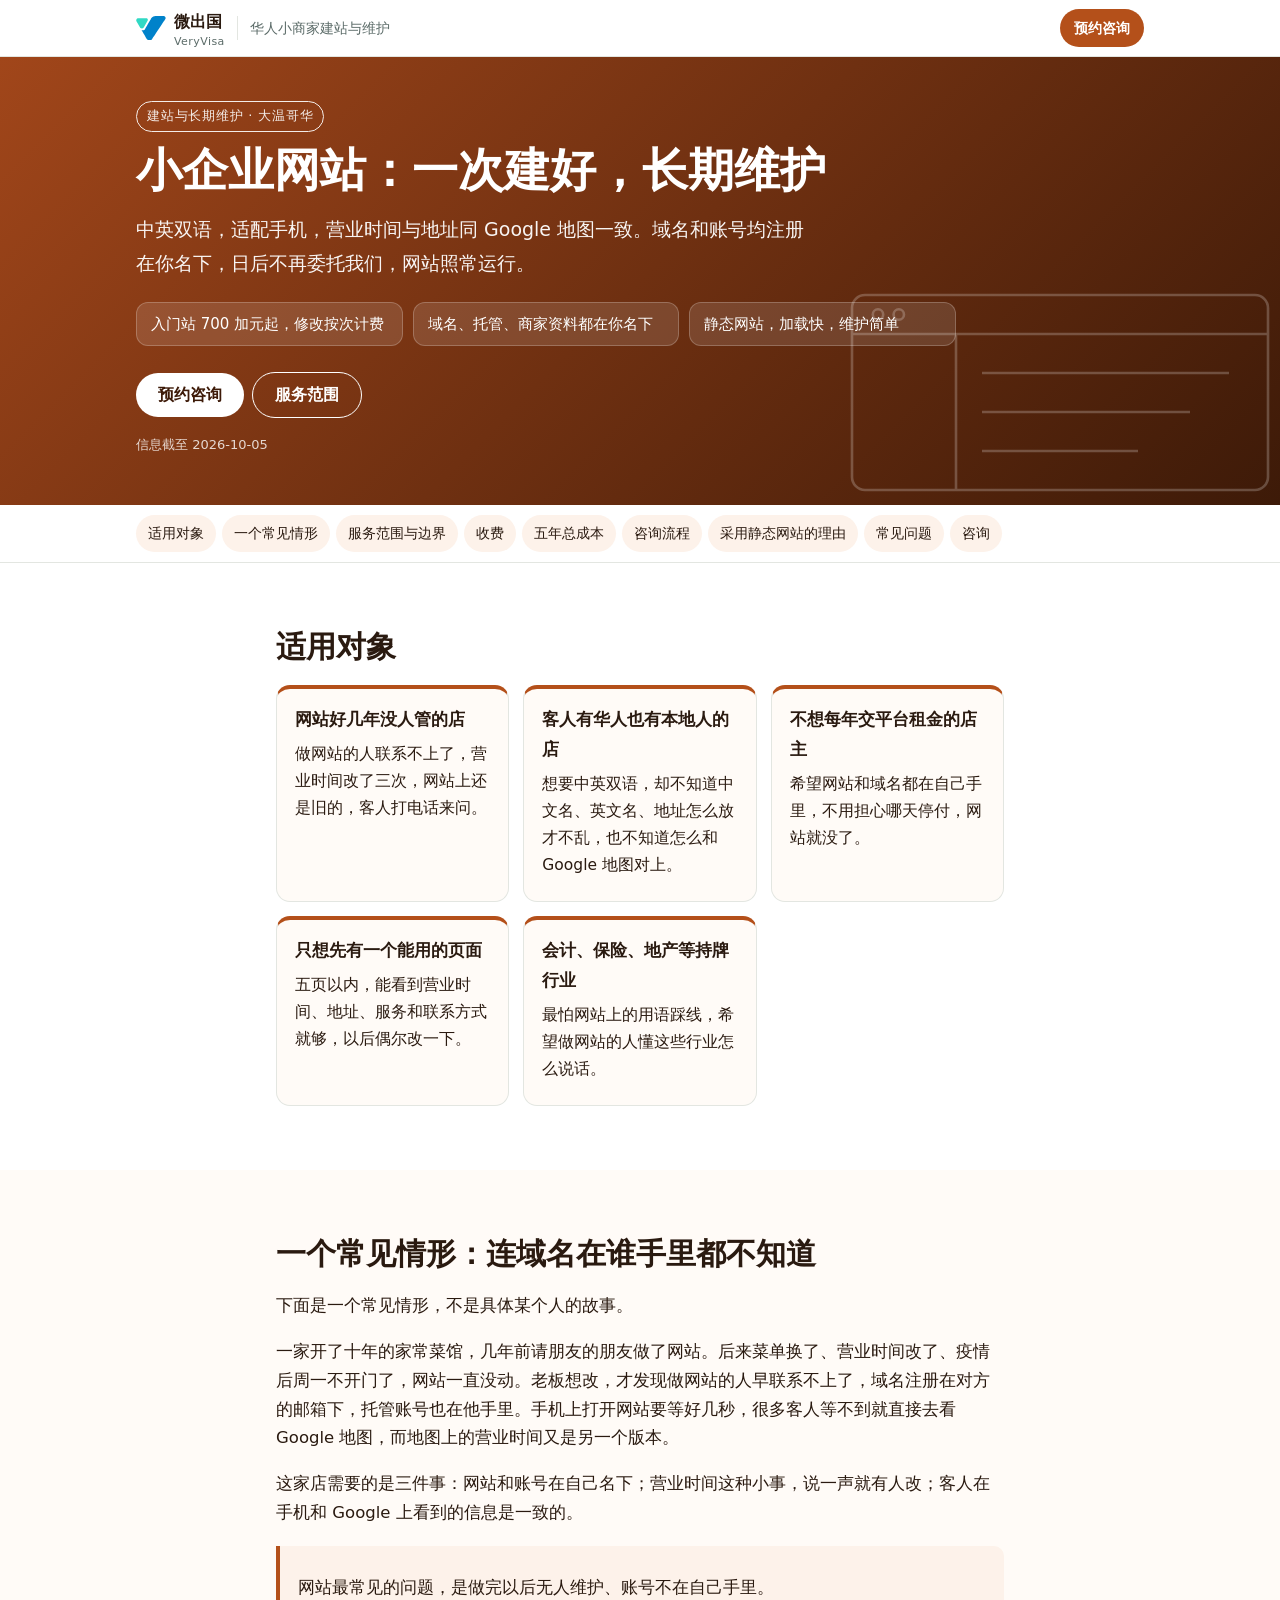
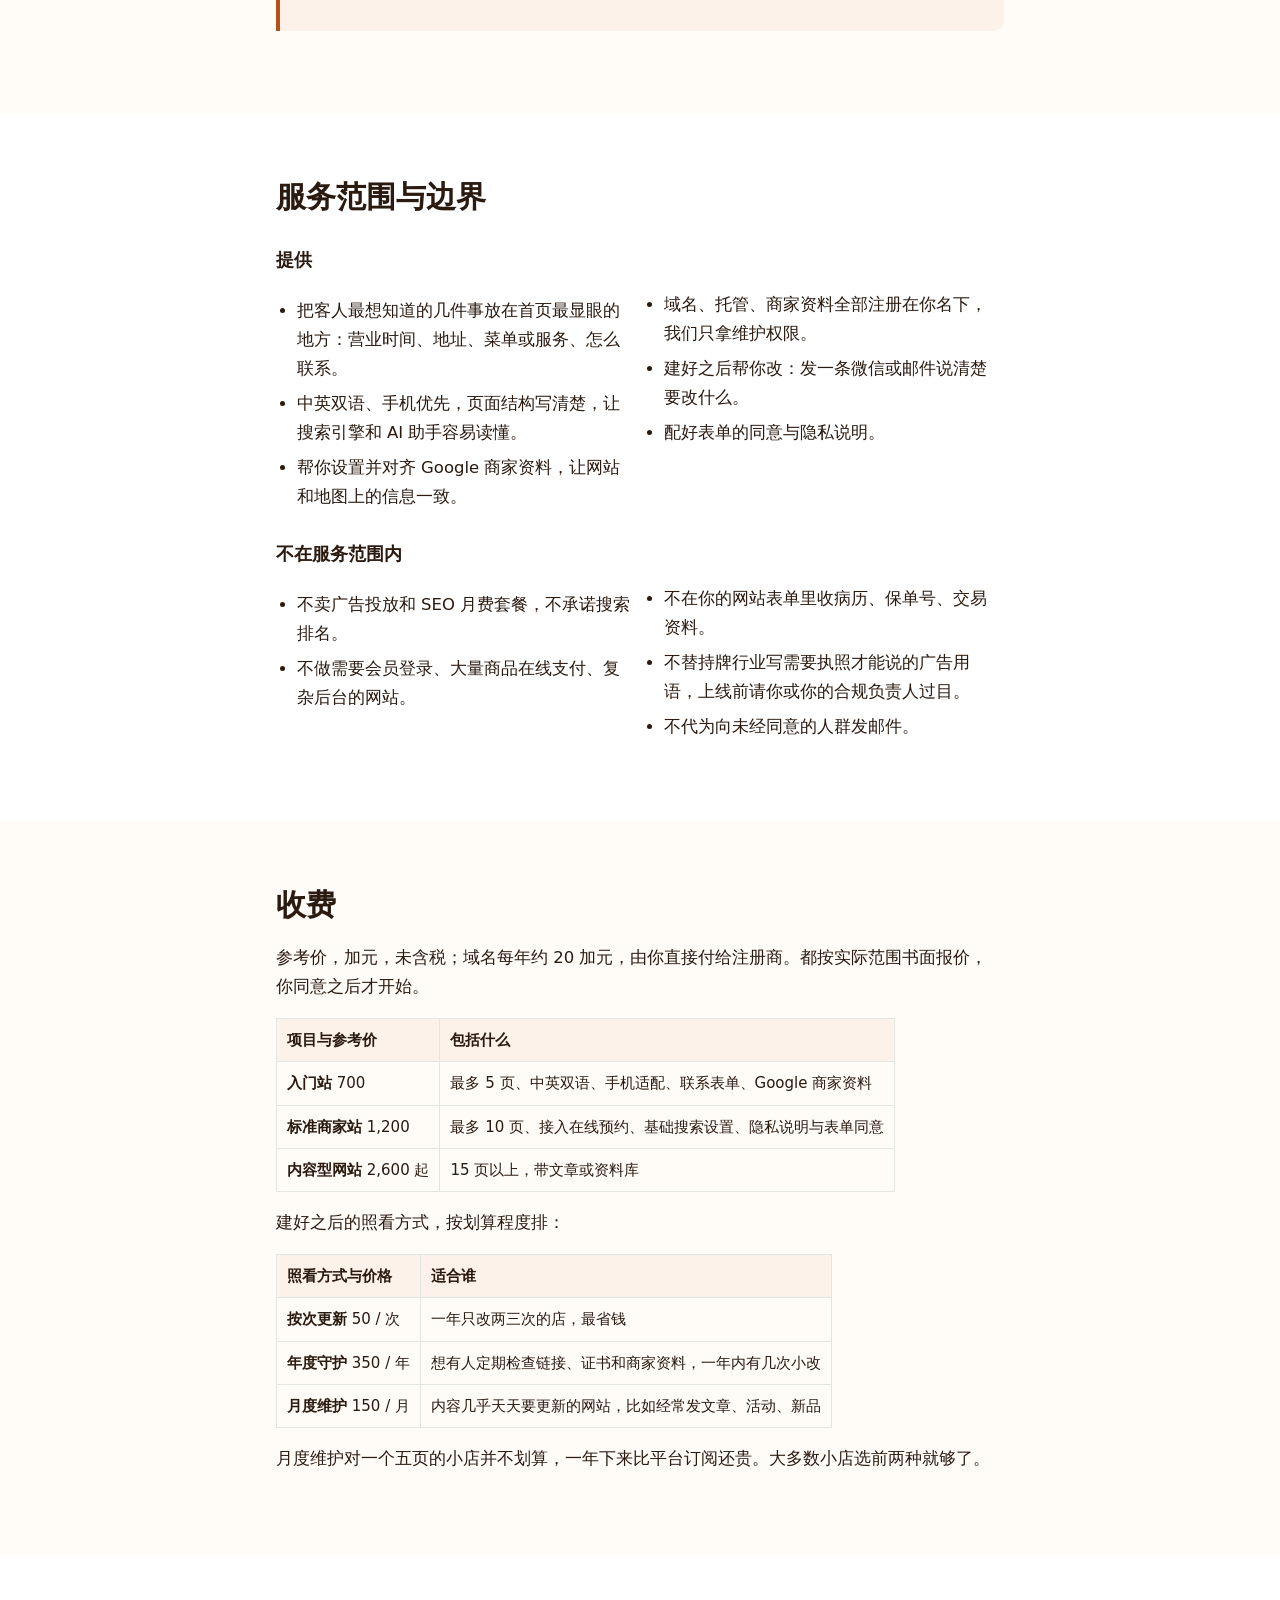
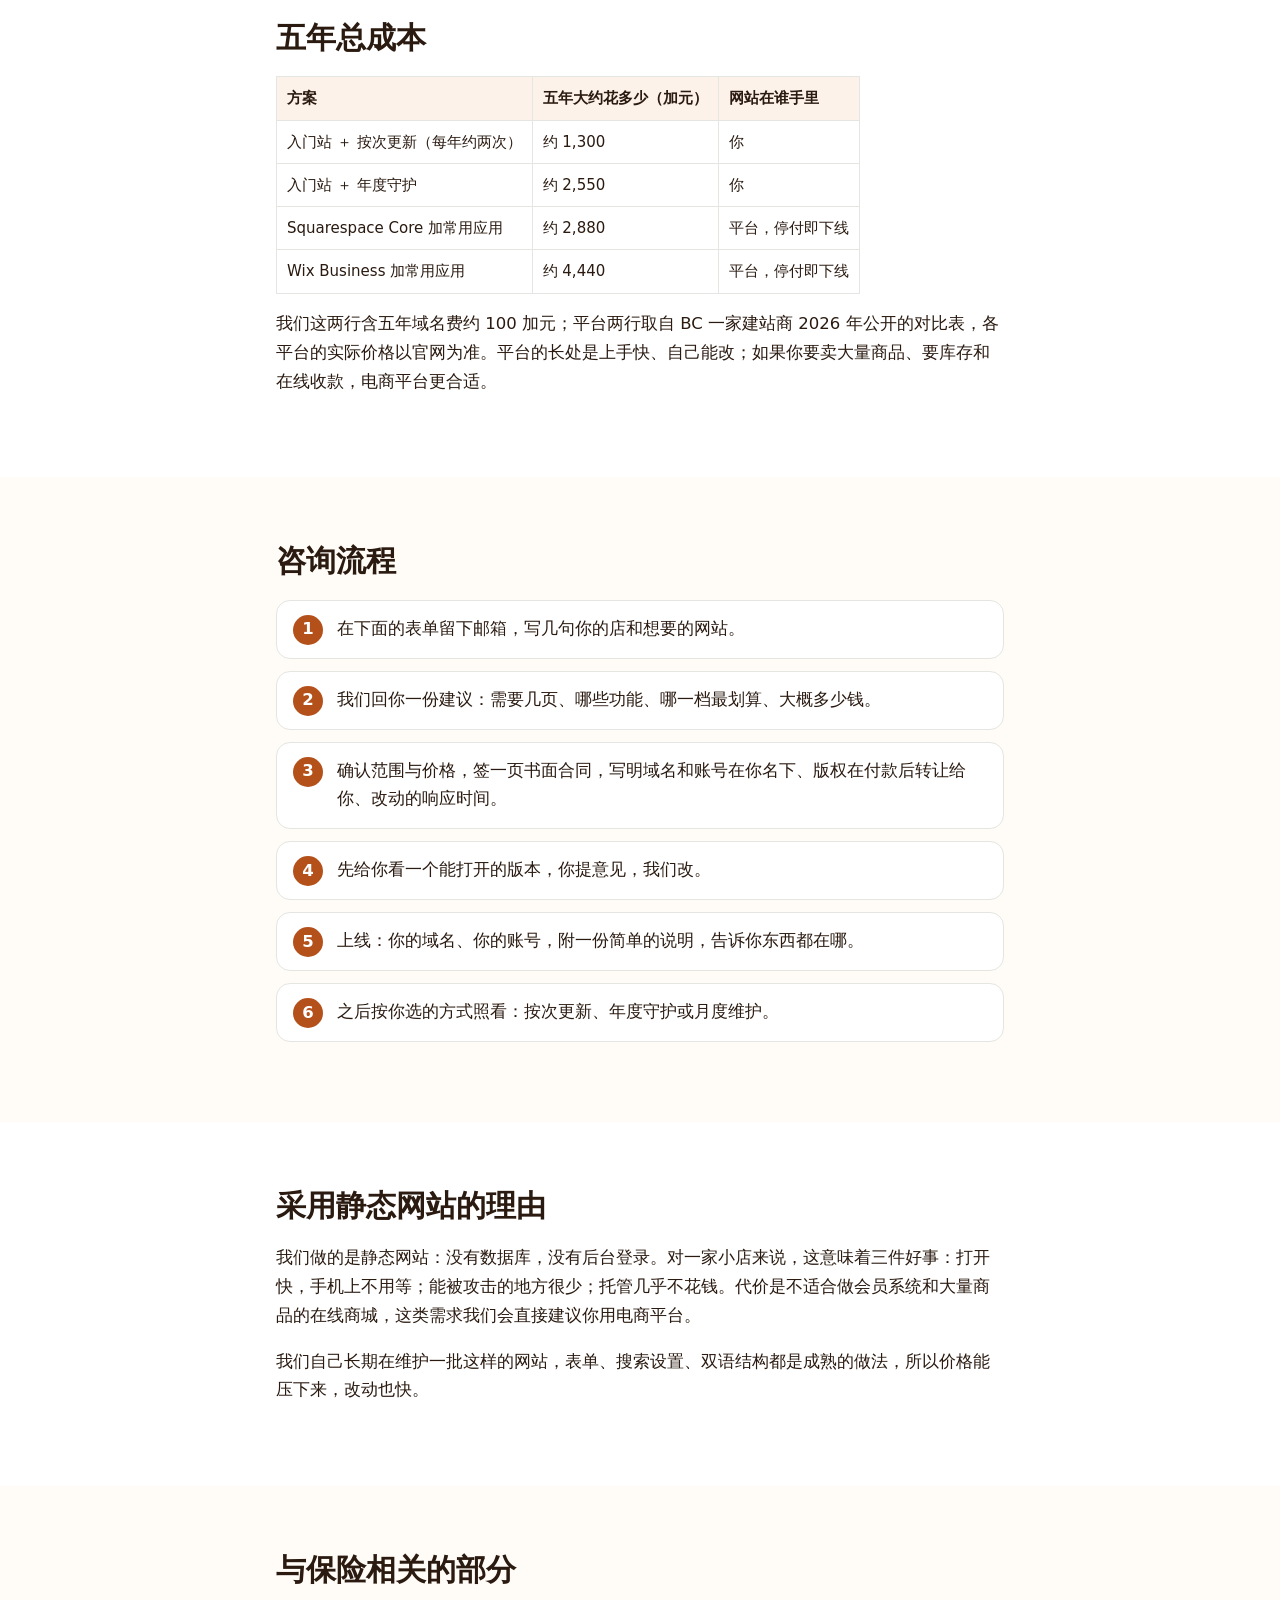
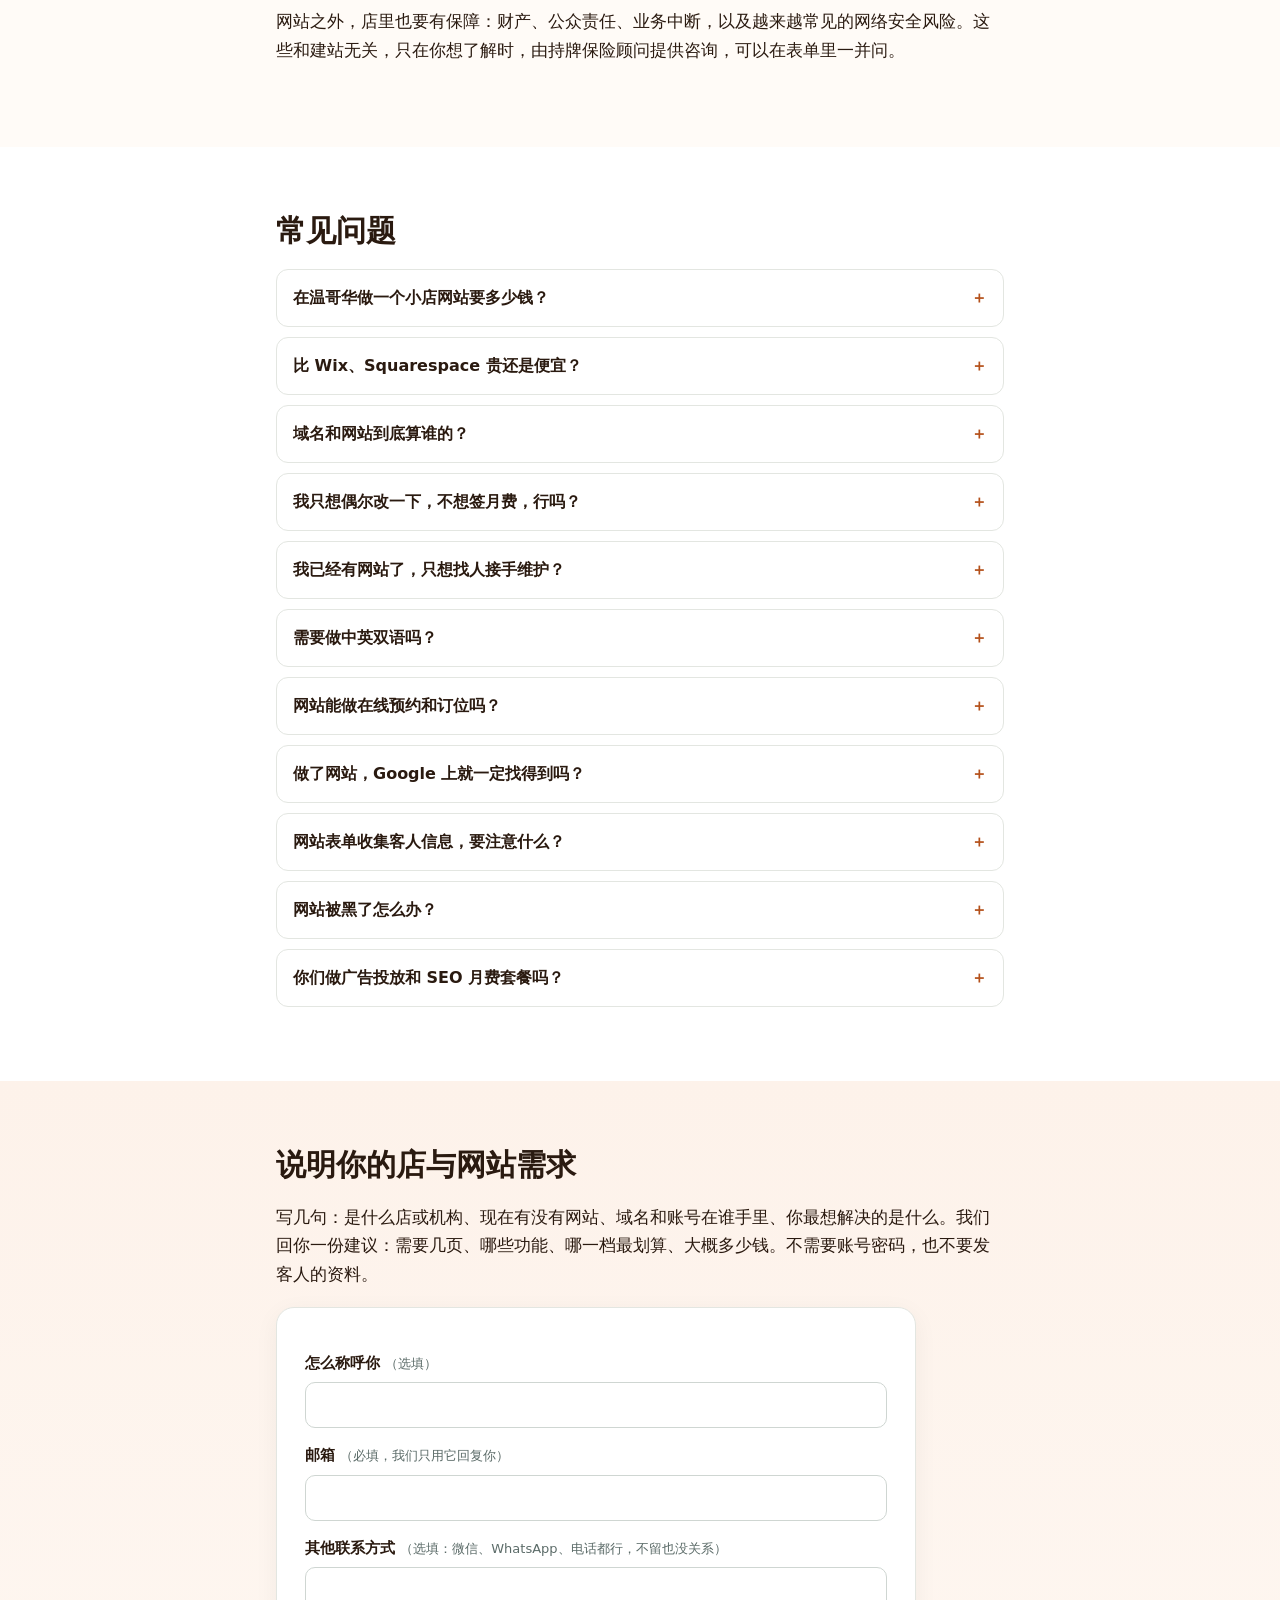
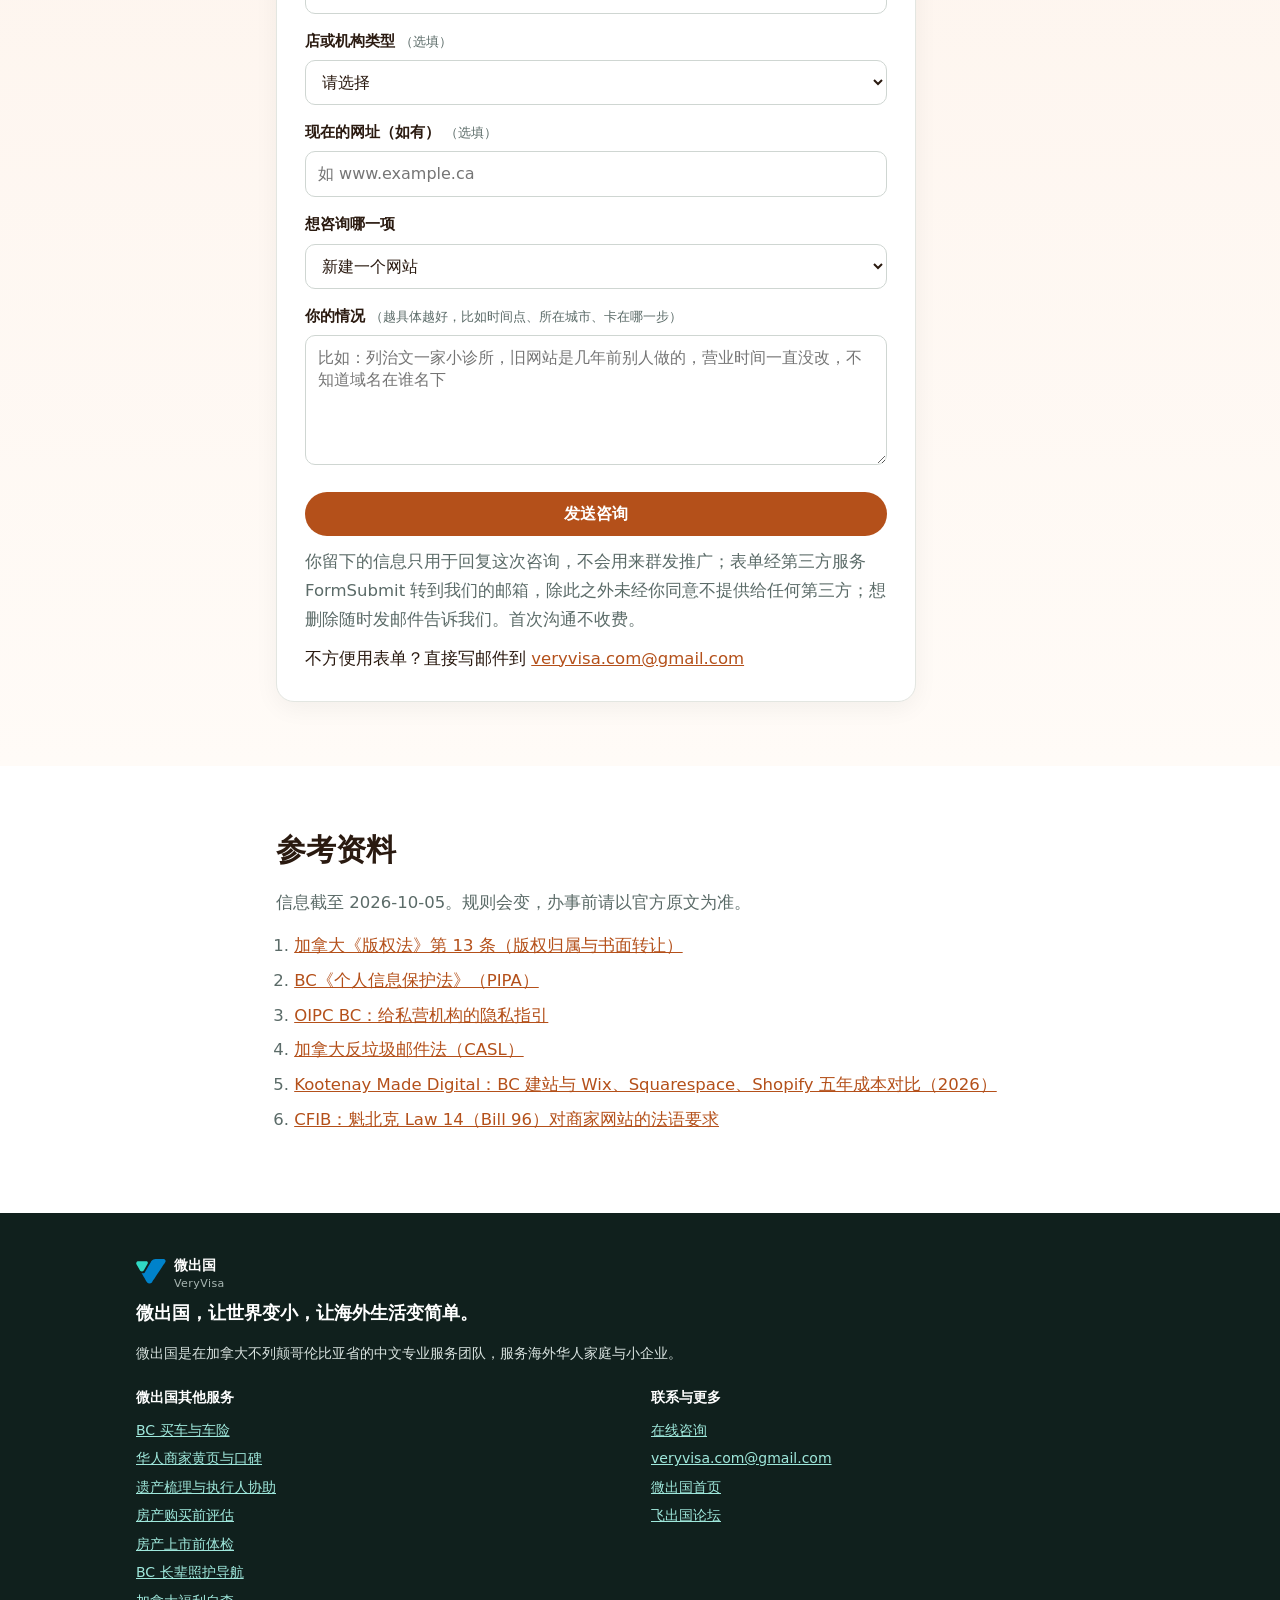
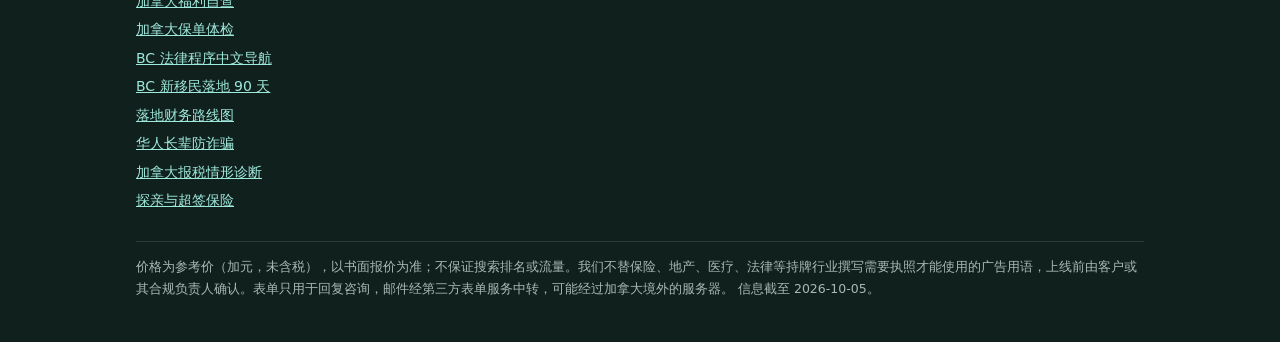
==== commit 98f51637: "文案按品味与格调改写（site-copy-voice-2026-10-06）" ====
--- a/index.html
+++ b/index.html
@@ -3,7 +3,7 @@
 <head>
 <meta charset="utf-8">
 <meta name="viewport" content="width=device-width, initial-scale=1, viewport-fit=cover">
-<title>小店网站一次做对、长期有人管，域名账号都在你名下 | 微出国</title>
+<title>小企业网站的建设与长期维护，域名与账号登记在你名下 | 微出国</title>
 <meta name="description" content="给大温的餐馆、诊所、补习班、装修、会计与保险地产等小生意：中英双语、手机优先的静态网站，域名与账号注册在你名下。入门站 700 加元起，按次更新 50 加元，首次沟通免费。">
 <meta name="keywords" content="温哥华建站,华人网站设计,小店网站,中英双语网站,网站维护,Google 商家资料,域名归属,Vancouver small business website,bilingual website Chinese,website maintenance BC">
 <link rel="canonical" href="https://veryvisa.github.io/chinese-small-business-website-care/">
@@ -11,7 +11,7 @@
 <meta property="og:type" content="website">
 <meta property="og:locale" content="zh_CN">
 <meta property="og:site_name" content="微出国 VeryVisa">
-<meta property="og:title" content="小生意的网站，一次做对，长期有人管">
+<meta property="og:title" content="小企业网站：一次建好，长期维护">
 <meta property="og:description" content="给大温的餐馆、诊所、补习班、装修、会计与保险地产等小生意：中英双语、手机优先的静态网站，域名与账号注册在你名下。入门站 700 加元起，按次更新 50 加元，首次沟通免费。">
 <meta property="og:url" content="https://veryvisa.github.io/chinese-small-business-website-care/">
 
@@ -34,7 +34,7 @@
    ],
    "url": "https://veryvisa.github.io/",
    "slogan": "微出国，让世界变小，让海外生活变简单。",
-   "description": "为海外华人生活提供专业、负责、AI 加持下的优质、快捷服务。",
+   "description": "微出国是在加拿大不列颠哥伦比亚省的中文专业服务团队，服务海外华人家庭与小企业。",
    "email": "veryvisa.com@gmail.com"
   },
   {
@@ -67,7 +67,7 @@
    "@type": "WebPage",
    "@id": "https://veryvisa.github.io/chinese-small-business-website-care/",
    "url": "https://veryvisa.github.io/chinese-small-business-website-care/",
-   "name": "小店网站一次做对、长期有人管，域名账号都在你名下 | 微出国",
+   "name": "小企业网站的建设与长期维护，域名与账号登记在你名下 | 微出国",
    "description": "给大温的餐馆、诊所、补习班、装修、会计与保险地产等小生意：中英双语、手机优先的静态网站，域名与账号注册在你名下。入门站 700 加元起，按次更新 50 加元，首次沟通免费。",
    "inLanguage": "zh-CN",
    "dateModified": "2026-10-05",
@@ -182,50 +182,50 @@
 <path fill="#30D9C4" d="M 107.894531 95.808594 L 127.277344 95.808594 C 127.277344 95.808594 129.507812 95.628906 130.835938 97.679688 C 131.585938 98.910156 131.65625 100.316406 131.082031 101.546875 L 121.609375 117.953125 C 121.609375 117.953125 120.335938 120.65625 117.011719 120.824219 C 113.714844 120.910156 112.242188 118.40625 112.242188 118.40625 L 103.722656 103.652344 C 103.722656 103.652344 102.304688 101.792969 103.09375 99.332031 C 103.878906 96.878906 106.148438 95.773438 107.894531 95.808594 "/>
 <path fill="#0082CA" d="M 115.964844 124.792969 C 115.847656 124.59375 116.09375 124.378906 116.277344 124.519531 C 117.195312 125.21875 118.664062 125.902344 120.683594 125.515625 C 122.164062 125.210938 123.550781 124.296875 124.402344 122.757812 C 125.242188 121.300781 138.8125 97.8125 138.8125 97.8125 C 138.8125 97.8125 141.9375 90.917969 150.207031 90.550781 L 169.96875 90.550781 C 169.96875 90.550781 173 90.390625 174.503906 93.40625 C 175.921875 96.433594 173.941406 98.695312 173.667969 99.109375 C 173.394531 99.523438 142.203125 146.726562 142.203125 146.726562 C 142.203125 146.726562 140.003906 150.347656 135.40625 150.347656 C 130.808594 150.347656 128.707031 146.878906 128.417969 146.398438 C 128.175781 145.992188 118.835938 129.78125 115.964844 124.792969 "/></svg><span>微出国<small>VeryVisa</small></span></a>
 <span class="vv-site">华人小商家建站与维护</span>
-<a class="vv-cta" href="#contact">免费咨询</a>
+<a class="vv-cta" href="#contact">预约咨询</a>
 </div></header>
 <main>
 <section class="hero"><div class="motif" aria-hidden="true"><svg viewBox="0 0 400 200" fill="none" stroke="currentColor" stroke-width="2"><rect x="40" y="30" width="320" height="150" rx="10"/><path d="M40 60 H360 M120 60 V180 M140 90 H330 M140 120 H300 M140 150 H260"/><circle cx="60" cy="45" r="4"/><circle cx="76" cy="45" r="4"/></svg></div><div class="wrap">
 <p class="kicker">建站与长期维护 · 大温哥华</p>
-<h1>小生意的网站，一次做对，长期有人管</h1>
-<p class="sub">中英双语、手机上打得开、营业时间和地址与 Google 地图一致。域名和账号都注册在你自己名下，哪天不用我们了，网站照样在。第一次沟通免费。</p>
-<ul class="hero-points"><li>入门站 700 加元起，改一次付一次</li><li>域名、托管、商家资料都在你名下</li><li>静态网站打开快，托管几乎不花钱</li></ul>
-<a class="btn btn-primary" href="#contact">留邮箱，免费聊聊你的网站</a><a class="btn btn-ghost" href="#who">先看看能帮什么</a>
-<p class="asof">信息截至 2026-10-05 · 首次沟通免费</p>
+<h1>小企业网站：一次建好，长期维护</h1>
+<p class="sub">中英双语，适配手机，营业时间与地址同 Google 地图一致。域名和账号均注册在你名下，日后不再委托我们，网站照常运行。</p>
+<ul class="hero-points"><li>入门站 700 加元起，修改按次计费</li><li>域名、托管、商家资料都在你名下</li><li>静态网站，加载快，维护简单</li></ul>
+<a class="btn btn-primary" href="#contact">预约咨询</a><a class="btn btn-ghost" href="#who">服务范围</a>
+<p class="asof">信息截至 2026-10-05</p>
 </div></section>
-<nav class="toc" aria-label="本页目录"><div class="wrap"><a href="#who">这几种店最常来问</a><a href="#story">一个常见的情形</a><a href="#scope">我们做什么</a><a href="#price">怎么收费</a><a href="#five-years">五年算下来</a><a href="#how">怎么开始</a><a href="#why">为什么是静态网站</a><a href="#faq">常见问题</a><a href="#contact">免费咨询</a></div></nav>
-<section class="sec" id="who"><div class="wrap narrow"><h2>这几种店最常来问</h2>
+<nav class="toc" aria-label="本页目录"><div class="wrap"><a href="#who">适用对象</a><a href="#story">一个常见情形</a><a href="#scope">服务范围与边界</a><a href="#price">收费</a><a href="#five-years">五年总成本</a><a href="#how">咨询流程</a><a href="#why">采用静态网站的理由</a><a href="#faq">常见问题</a><a href="#contact">咨询</a></div></nav>
+<section class="sec" id="who"><div class="wrap narrow"><h2>适用对象</h2>
 <div class="cards"><div class="card"><h3>网站好几年没人管的店</h3><p>做网站的人联系不上了，营业时间改了三次，网站上还是旧的，客人打电话来问。</p></div><div class="card"><h3>客人有华人也有本地人的店</h3><p>想要中英双语，却不知道中文名、英文名、地址怎么放才不乱，也不知道怎么和 Google 地图对上。</p></div><div class="card"><h3>不想每年交平台租金的店主</h3><p>希望网站和域名都在自己手里，不用担心哪天停付，网站就没了。</p></div><div class="card"><h3>只想先有一个能用的页面</h3><p>五页以内，能看到营业时间、地址、服务和联系方式就够，以后偶尔改一下。</p></div><div class="card"><h3>会计、保险、地产等持牌行业</h3><p>最怕网站上的用语踩线，希望做网站的人懂这些行业怎么说话。</p></div></div>
-</div></section><section class="sec" id="story"><div class="wrap narrow"><h2>一个常见的情形：连域名在谁手里都不知道</h2>
+</div></section><section class="sec" id="story"><div class="wrap narrow"><h2>一个常见情形：连域名在谁手里都不知道</h2>
 <p>下面是一个常见情形，不是具体某个人的故事。</p>
 <p>一家开了十年的家常菜馆，几年前请朋友的朋友做了网站。后来菜单换了、营业时间改了、疫情后周一不开门了，网站一直没动。老板想改，才发现做网站的人早联系不上了，域名注册在对方的邮箱下，托管账号也在他手里。手机上打开网站要等好几秒，很多客人等不到就直接去看 Google 地图，而地图上的营业时间又是另一个版本。</p>
-<p>这家店需要的不是一个更漂亮的网站，而是三件事：网站和账号在自己名下；营业时间这种小事，说一声就有人改；客人在手机和 Google 上看到的信息是一致的。</p>
-<blockquote><p>网站最常见的问题不是做得不好看，而是做完以后没人管、账号不在自己手里。</p></blockquote>
-</div></section><section class="sec" id="scope"><div class="wrap narrow"><h2>我们做什么，不做什么</h2>
-<div class="split-list"><h3>我们做</h3>
+<p>这家店需要的是三件事：网站和账号在自己名下；营业时间这种小事，说一声就有人改；客人在手机和 Google 上看到的信息是一致的。</p>
+<blockquote><p>网站最常见的问题，是做完以后无人维护、账号不在自己手里。</p></blockquote>
+</div></section><section class="sec" id="scope"><div class="wrap narrow"><h2>服务范围与边界</h2>
+<div class="split-list"><h3>提供</h3>
 <ul><li>把客人最想知道的几件事放在首页最显眼的地方：营业时间、地址、菜单或服务、怎么联系。</li><li>中英双语、手机优先，页面结构写清楚，让搜索引擎和 AI 助手容易读懂。</li><li>帮你设置并对齐 Google 商家资料，让网站和地图上的信息一致。</li><li>域名、托管、商家资料全部注册在你名下，我们只拿维护权限。</li><li>建好之后帮你改：发一条微信或邮件说清楚要改什么。</li><li>配好表单的同意与隐私说明。</li></ul>
-<h3>我们不做</h3>
-<ul><li>不卖广告投放和 SEO 月费套餐，不承诺搜索排名。</li><li>不做需要会员登录、大量商品在线支付、复杂后台的网站。</li><li>不在你的网站表单里收病历、保单号、交易资料。</li><li>不替持牌行业写需要执照才能说的广告用语，上线前请你或你的合规负责人过目。</li><li>不替你给没有同意的人群发邮件。</li></ul></div>
-</div></section><section class="sec" id="price"><div class="wrap narrow"><h2>怎么收费</h2>
+<h3>不在服务范围内</h3>
+<ul><li>不卖广告投放和 SEO 月费套餐，不承诺搜索排名。</li><li>不做需要会员登录、大量商品在线支付、复杂后台的网站。</li><li>不在你的网站表单里收病历、保单号、交易资料。</li><li>不替持牌行业写需要执照才能说的广告用语，上线前请你或你的合规负责人过目。</li><li>不代为向未经同意的人群发邮件。</li></ul></div>
+</div></section><section class="sec" id="price"><div class="wrap narrow"><h2>收费</h2>
 <p>参考价，加元，未含税；域名每年约 20 加元，由你直接付给注册商。都按实际范围书面报价，你同意之后才开始。</p>
 <table><thead><tr><th>项目与参考价</th><th>包括什么</th></tr></thead><tbody><tr><td><strong>入门站</strong> 700</td><td>最多 5 页、中英双语、手机适配、联系表单、Google 商家资料</td></tr><tr><td><strong>标准商家站</strong> 1,200</td><td>最多 10 页、接入在线预约、基础搜索设置、隐私说明与表单同意</td></tr><tr><td><strong>内容型网站</strong> 2,600 起</td><td>15 页以上，带文章或资料库</td></tr></tbody></table>
 <p>建好之后的照看方式，按划算程度排：</p>
 <table><thead><tr><th>照看方式与价格</th><th>适合谁</th></tr></thead><tbody><tr><td><strong>按次更新</strong> 50 / 次</td><td>一年只改两三次的店，最省钱</td></tr><tr><td><strong>年度守护</strong> 350 / 年</td><td>想有人定期检查链接、证书和商家资料，一年内有几次小改</td></tr><tr><td><strong>月度维护</strong> 150 / 月</td><td>内容几乎天天要更新的网站，比如经常发文章、活动、新品</td></tr></tbody></table>
 <p>月度维护对一个五页的小店并不划算，一年下来比平台订阅还贵。大多数小店选前两种就够了。</p>
-</div></section><section class="sec" id="five-years"><div class="wrap narrow"><h2>五年算下来</h2>
+</div></section><section class="sec" id="five-years"><div class="wrap narrow"><h2>五年总成本</h2>
 <table><thead><tr><th>方案</th><th>五年大约花多少（加元）</th><th>网站在谁手里</th></tr></thead><tbody><tr><td>入门站 ＋ 按次更新（每年约两次）</td><td>约 1,300</td><td>你</td></tr><tr><td>入门站 ＋ 年度守护</td><td>约 2,550</td><td>你</td></tr><tr><td>Squarespace Core 加常用应用</td><td>约 2,880</td><td>平台，停付即下线</td></tr><tr><td>Wix Business 加常用应用</td><td>约 4,440</td><td>平台，停付即下线</td></tr></tbody></table>
 <p>我们这两行含五年域名费约 100 加元；平台两行取自 BC 一家建站商 2026 年公开的对比表，各平台的实际价格以官网为准。平台的长处是上手快、自己能改；如果你要卖大量商品、要库存和在线收款，电商平台更合适。</p>
-</div></section><section class="sec" id="how"><div class="wrap narrow"><h2>怎么开始</h2>
+</div></section><section class="sec" id="how"><div class="wrap narrow"><h2>咨询流程</h2>
 <ol class="steps"><li>在下面的表单留下邮箱，写几句你的店和想要的网站。</li><li>我们回你一份建议：需要几页、哪些功能、哪一档最划算、大概多少钱。</li><li>确认范围与价格，签一页书面合同，写明域名和账号在你名下、版权在付款后转让给你、改动的响应时间。</li><li>先给你看一个能打开的版本，你提意见，我们改。</li><li>上线：你的域名、你的账号，附一份简单的说明，告诉你东西都在哪。</li><li>之后按你选的方式照看：按次更新、年度守护或月度维护。</li></ol>
-</div></section><section class="sec" id="why"><div class="wrap narrow"><h2>为什么是静态网站</h2>
+</div></section><section class="sec" id="why"><div class="wrap narrow"><h2>采用静态网站的理由</h2>
 <p>我们做的是静态网站：没有数据库，没有后台登录。对一家小店来说，这意味着三件好事：打开快，手机上不用等；能被攻击的地方很少；托管几乎不花钱。代价是不适合做会员系统和大量商品的在线商城，这类需求我们会直接建议你用电商平台。</p>
 <p>我们自己长期在维护一批这样的网站，表单、搜索设置、双语结构都是成熟的做法，所以价格能压下来，改动也快。</p>
-</div></section><section class="sec" id="insurance"><div class="wrap narrow"><h2>和保险有关的那一步</h2>
+</div></section><section class="sec" id="insurance"><div class="wrap narrow"><h2>与保险相关的部分</h2>
 <p>网站之外，店里也要有保障：财产、公众责任、业务中断，以及越来越常见的网络安全风险。这些和建站无关，只在你想了解时，由持牌保险顾问提供咨询，可以在表单里一并问。</p>
 </div></section>
-<section class="sec faq" id="faq"><div class="wrap narrow"><h2>大家最常问的几件事</h2><details><summary>在温哥华做一个小店网站要多少钱？</summary><p>我们的入门站参考价 700 加元（最多 5 页、中英双语、手机适配、联系表单、Google 商家资料），最终按页数、语言和功能书面报价。BC 本地公开的价格从几百到几千加元不等，电商站更高。</p></details><details><summary>比 Wix、Squarespace 贵还是便宜？</summary><p>看你怎么算。平台按月或按年租，每年都要付，停付网站就没了；我们是一次建好，之后只付托管、域名和改动。入门站加按次更新，五年下来大约 1,300 加元；入门站加年度守护大约 2,550 加元。年度守护的价钱和平台年费相近，区别是网站和账号都归你。</p></details><details><summary>域名和网站到底算谁的？</summary><p>算你的。域名、托管、Google 商家资料都用你的账号注册，我们只拿维护权限；合同里写明设计和文案的版权在付款后转让给你，第三方素材按其许可使用。加拿大《版权法》规定版权转让要书面签字，所以这一条一定要写进合同。</p></details><details><summary>我只想偶尔改一下，不想签月费，行吗？</summary><p>可以，按次更新每次 50 加元。一年改两三次的店，这种方式最省钱。</p></details><details><summary>我已经有网站了，只想找人接手维护？</summary><p>可以。先帮你查清现在的域名、托管和商家资料在谁名下、能不能拿回来，再给你一份接手方案和报价。很多店的第一步其实是把账号找回自己手里。</p></details><details><summary>需要做中英双语吗？</summary><p>客人里既有华人又有本地人，建议做。店名、地址、营业时间的中英文怎么放、怎么和 Google 地图一致，我们帮你理顺。如果要向魁北克的客人做商业销售，还要另外准备法语版本。</p></details><details><summary>网站能做在线预约和订位吗？</summary><p>可以接成熟的第三方预约服务。我们不自己造预约系统，也不做需要会员登录、大量商品在线支付的电商站，这类更适合电商平台。</p></details><details><summary>做了网站，Google 上就一定找得到吗？</summary><p>没有人能承诺排名。我们做的是把页面结构写清楚、名字地址电话营业时间与 Google 商家资料保持一致、加上结构化数据，让搜索引擎和 AI 助手更容易读懂你的店。</p></details><details><summary>网站表单收集客人信息，要注意什么？</summary><p>BC 的个人信息保护法（PIPA）要求说明收集用途、取得同意、只收必要的信息。我们会配好隐私说明和同意勾选；病历、保单号、交易资料这类敏感信息不放在网站表单里收。</p></details><details><summary>网站被黑了怎么办？</summary><p>我们做的是静态网站，没有数据库和后台登录，能被攻击的地方很少；同时保留备份，出问题可以回到上一版。</p></details><details><summary>你们做广告投放和 SEO 月费套餐吗？</summary><p>不做。我们只做网站本身和基础的搜索设置，不卖广告，也不卖长期 SEO 套餐。</p></details></div></section>
+<section class="sec faq" id="faq"><div class="wrap narrow"><h2>常见问题</h2><details><summary>在温哥华做一个小店网站要多少钱？</summary><p>我们的入门站参考价 700 加元（最多 5 页、中英双语、手机适配、联系表单、Google 商家资料），最终按页数、语言和功能书面报价。BC 本地公开的价格从几百到几千加元不等，电商站更高。</p></details><details><summary>比 Wix、Squarespace 贵还是便宜？</summary><p>看你怎么算。平台按月或按年租，每年都要付，停付网站就没了；我们是一次建好，之后只付托管、域名和改动。入门站加按次更新，五年下来大约 1,300 加元；入门站加年度守护大约 2,550 加元。年度守护的价钱和平台年费相近，区别是网站和账号都归你。</p></details><details><summary>域名和网站到底算谁的？</summary><p>算你的。域名、托管、Google 商家资料都用你的账号注册，我们只拿维护权限；合同里写明设计和文案的版权在付款后转让给你，第三方素材按其许可使用。加拿大《版权法》规定版权转让要书面签字，所以这一条一定要写进合同。</p></details><details><summary>我只想偶尔改一下，不想签月费，行吗？</summary><p>可以，按次更新每次 50 加元。一年改两三次的店，这种方式最省钱。</p></details><details><summary>我已经有网站了，只想找人接手维护？</summary><p>可以。先帮你查清现在的域名、托管和商家资料在谁名下、能不能拿回来，再给你一份接手方案和报价。很多店的第一步其实是把账号找回自己手里。</p></details><details><summary>需要做中英双语吗？</summary><p>客人里既有华人又有本地人，建议做。店名、地址、营业时间的中英文怎么放、怎么和 Google 地图一致，我们帮你理顺。如果要向魁北克的客人做商业销售，还要另外准备法语版本。</p></details><details><summary>网站能做在线预约和订位吗？</summary><p>可以接成熟的第三方预约服务。我们不自己造预约系统，也不做需要会员登录、大量商品在线支付的电商站，这类更适合电商平台。</p></details><details><summary>做了网站，Google 上就一定找得到吗？</summary><p>没有人能承诺排名。我们做的是把页面结构写清楚、名字地址电话营业时间与 Google 商家资料保持一致、加上结构化数据，让搜索引擎和 AI 助手更容易读懂你的店。</p></details><details><summary>网站表单收集客人信息，要注意什么？</summary><p>BC 的个人信息保护法（PIPA）要求说明收集用途、取得同意、只收必要的信息。我们会配好隐私说明和同意勾选；病历、保单号、交易资料这类敏感信息不放在网站表单里收。</p></details><details><summary>网站被黑了怎么办？</summary><p>我们做的是静态网站，没有数据库和后台登录，能被攻击的地方很少；同时保留备份，出问题可以回到上一版。</p></details><details><summary>你们做广告投放和 SEO 月费套餐吗？</summary><p>不做。我们只做网站本身和基础的搜索设置，不卖广告，也不卖长期 SEO 套餐。</p></details></div></section>
 <section class="sec contact" id="contact"><div class="wrap narrow">
-<h2>留个邮箱，说说你的店和网站</h2>
+<h2>说明你的店与网站需求</h2>
 <p>写几句：是什么店或机构、现在有没有网站、域名和账号在谁手里、你最想解决的是什么。我们回你一份建议：需要几页、哪些功能、哪一档最划算、大概多少钱。不需要账号密码，也不要发客人的资料。</p>
 <form class="form" data-vv-form action="https://formsubmit.co/ajax/veryvisa.com@gmail.com" method="POST" data-mailto="mailto:veryvisa.com@gmail.com?subject=%5B%E5%BE%AE%E5%87%BA%E5%9B%BD%C2%B7%E5%8D%8E%E4%BA%BA%E5%B0%8F%E5%95%86%E5%AE%B6%E5%BB%BA%E7%AB%99%E4%B8%8E%E7%BB%B4%E6%8A%A4%5D%20%E5%92%A8%E8%AF%A2">
   <input type="hidden" name="_subject" value="[微出国·华人小商家建站与维护] 新咨询">
@@ -255,7 +255,7 @@
   <textarea id="f-msg" name="message" maxlength="4000" placeholder="比如：列治文一家小诊所，旧网站是几年前别人做的，营业时间一直没改，不知道域名在谁名下"></textarea>
   <button class="btn" type="submit">发送咨询</button>
   <p class="form-msg" role="status" aria-live="polite"></p>
-  <p class="privacy">你留下的信息只用于回复这次咨询，不会用来群发推广；表单经第三方服务 FormSubmit 转到我们的邮箱，除此之外未经你同意不提供给任何第三方；想删除随时发邮件告诉我们。首次沟通免费。</p>
+  <p class="privacy">你留下的信息只用于回复这次咨询，不会用来群发推广；表单经第三方服务 FormSubmit 转到我们的邮箱，除此之外未经你同意不提供给任何第三方；想删除随时发邮件告诉我们。首次沟通不收费。</p>
   <p class="mailto">不方便用表单？直接写邮件到 <a href="mailto:veryvisa.com@gmail.com?subject=%5B%E5%BE%AE%E5%87%BA%E5%9B%BD%C2%B7%E5%8D%8E%E4%BA%BA%E5%B0%8F%E5%95%86%E5%AE%B6%E5%BB%BA%E7%AB%99%E4%B8%8E%E7%BB%B4%E6%8A%A4%5D%20%E5%92%A8%E8%AF%A2">veryvisa.com@gmail.com</a></p>
 </form>
 </div></section>
@@ -266,9 +266,8 @@
 <path fill="#30D9C4" d="M 107.894531 95.808594 L 127.277344 95.808594 C 127.277344 95.808594 129.507812 95.628906 130.835938 97.679688 C 131.585938 98.910156 131.65625 100.316406 131.082031 101.546875 L 121.609375 117.953125 C 121.609375 117.953125 120.335938 120.65625 117.011719 120.824219 C 113.714844 120.910156 112.242188 118.40625 112.242188 118.40625 L 103.722656 103.652344 C 103.722656 103.652344 102.304688 101.792969 103.09375 99.332031 C 103.878906 96.878906 106.148438 95.773438 107.894531 95.808594 "/>
 <path fill="#0082CA" d="M 115.964844 124.792969 C 115.847656 124.59375 116.09375 124.378906 116.277344 124.519531 C 117.195312 125.21875 118.664062 125.902344 120.683594 125.515625 C 122.164062 125.210938 123.550781 124.296875 124.402344 122.757812 C 125.242188 121.300781 138.8125 97.8125 138.8125 97.8125 C 138.8125 97.8125 141.9375 90.917969 150.207031 90.550781 L 169.96875 90.550781 C 169.96875 90.550781 173 90.390625 174.503906 93.40625 C 175.921875 96.433594 173.941406 98.695312 173.667969 99.109375 C 173.394531 99.523438 142.203125 146.726562 142.203125 146.726562 C 142.203125 146.726562 140.003906 150.347656 135.40625 150.347656 C 130.808594 150.347656 128.707031 146.878906 128.417969 146.398438 C 128.175781 145.992188 118.835938 129.78125 115.964844 124.792969 "/></svg><span>微出国<small>VeryVisa</small></span></a>
 <p class="slogan">微出国，让世界变小，让海外生活变简单。</p>
-<p>为海外华人生活提供专业、负责、AI 加持下的优质、快捷服务。</p>
+<p>微出国是在加拿大不列颠哥伦比亚省的中文专业服务团队，服务海外华人家庭与小企业。</p>
 <div class="cols">
-<div><h4>我们怎么做事</h4><ul><li>三一服务：一流的信誉、一流的效率、一流的质量。</li><li>省心、放心、贴心、顺心；省时、省钱、省力，最佳性价比。</li></ul></div>
 <div><h4>微出国其他服务</h4><ul><li><a href="../bc-car-buying-auto-insurance/">BC 买车与车险</a></li><li><a href="../bc-chinese-business-directory-promotion/">华人商家黄页与口碑</a></li><li><a href="../bc-estate-planning-executor-support/">遗产梳理与执行人协助</a></li><li><a href="../bc-home-buyer-risk-review/">房产购买前评估</a></li><li><a href="../bc-pre-listing-home-fix/">房产上市前体检</a></li><li><a href="../bc-seniors-care-navigation/">BC 长辈照护导航</a></li><li><a href="../canada-benefits-eligibility-checker/">加拿大福利自查</a></li><li><a href="../canada-insurance-policy-checkup/">加拿大保单体检</a></li><li><a href="../canada-legal-support-navigation/">BC 法律程序中文导航</a></li><li><a href="../canada-newcomer-first-90-days/">BC 新移民落地 90 天</a></li><li><a href="../canada-personal-business-financial-consulting/">落地财务路线图</a></li><li><a href="../canada-scam-check-chinese-seniors/">华人长辈防诈骗</a></li><li><a href="../canada-tax-return-filing/">加拿大报税情形诊断</a></li><li><a href="../canada-travel-insurance-super-visa/">探亲与超签保险</a></li></ul></div>
 <div><h4>联系与更多</h4><ul><li><a href="#contact">在线咨询</a></li><li><a href="mailto:veryvisa.com@gmail.com?subject=%5B%E5%BE%AE%E5%87%BA%E5%9B%BD%C2%B7%E5%8D%8E%E4%BA%BA%E5%B0%8F%E5%95%86%E5%AE%B6%E5%BB%BA%E7%AB%99%E4%B8%8E%E7%BB%B4%E6%8A%A4%5D%20%E5%92%A8%E8%AF%A2">veryvisa.com@gmail.com</a></li><li><a href="https://veryvisa.github.io/">微出国首页</a></li><li><a href="https://bbs.fcgvisa.com/">飞出国论坛</a></li></ul></div>
 </div>
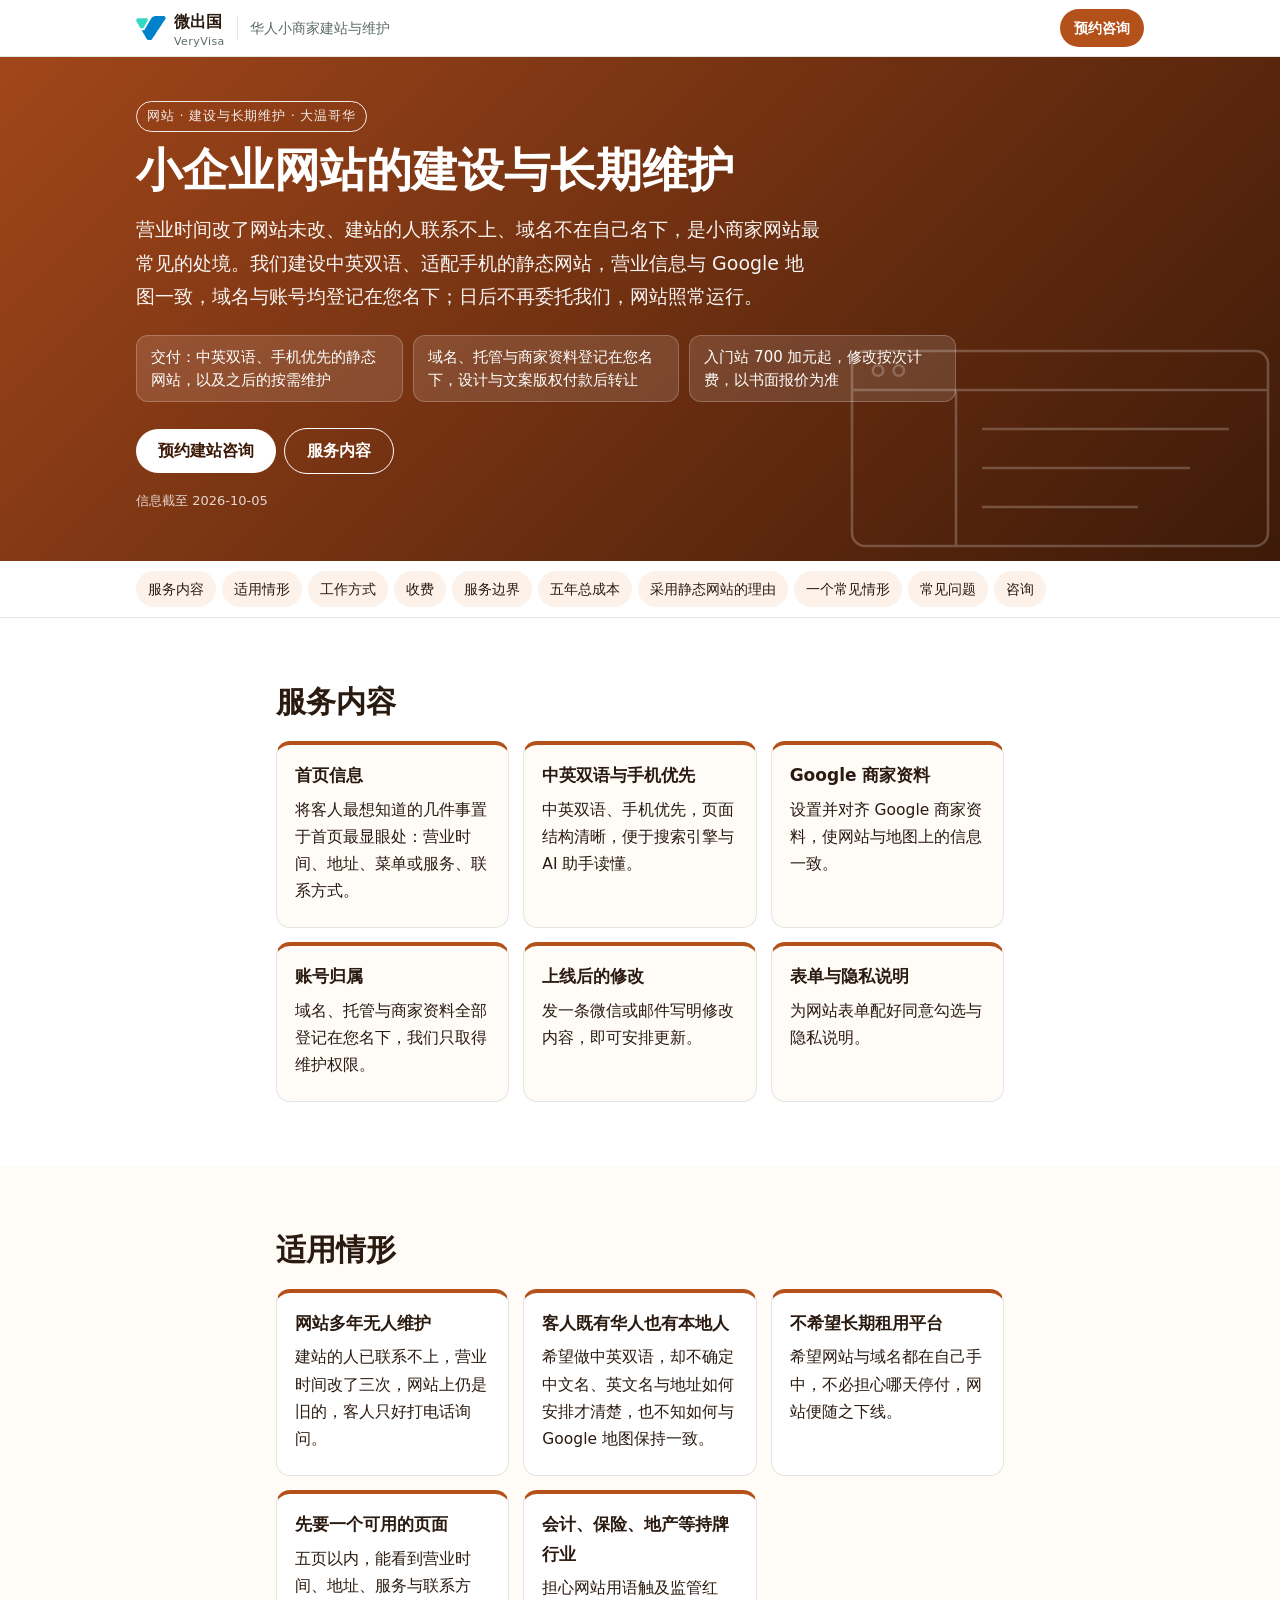
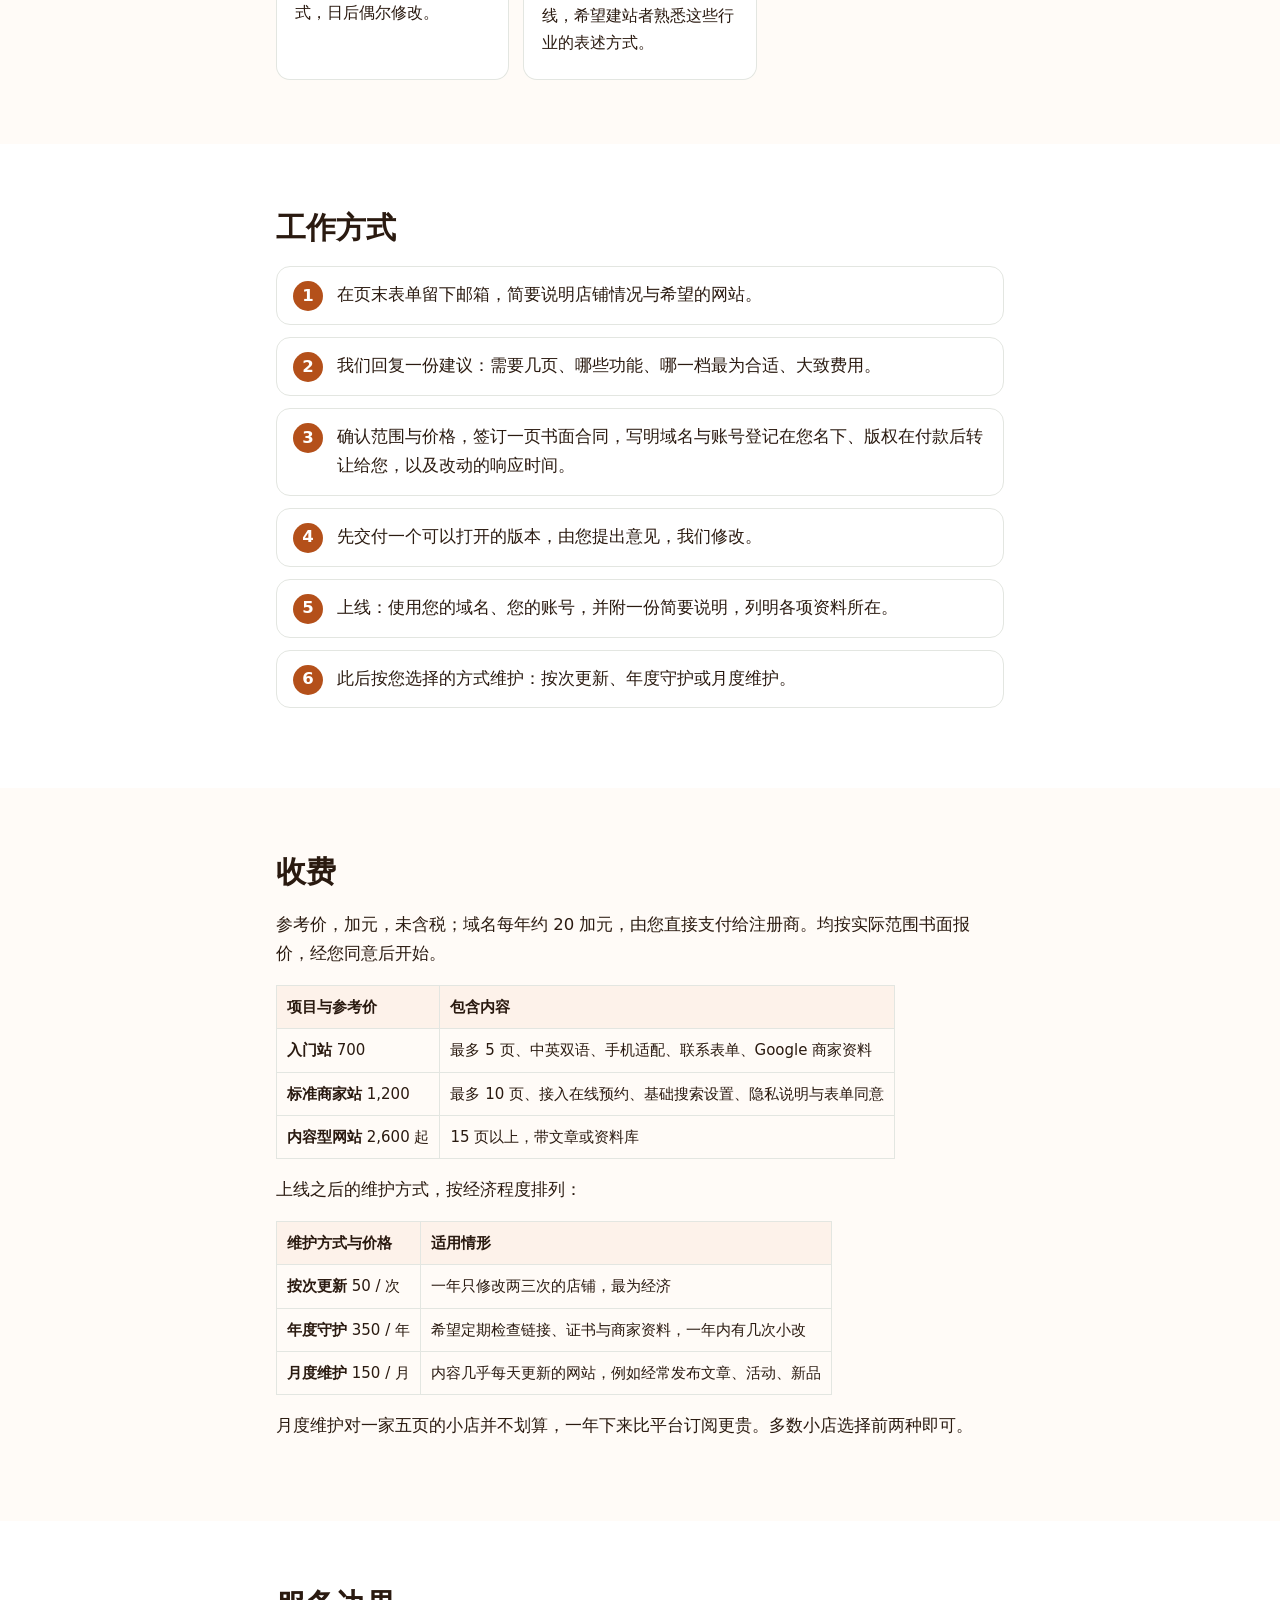
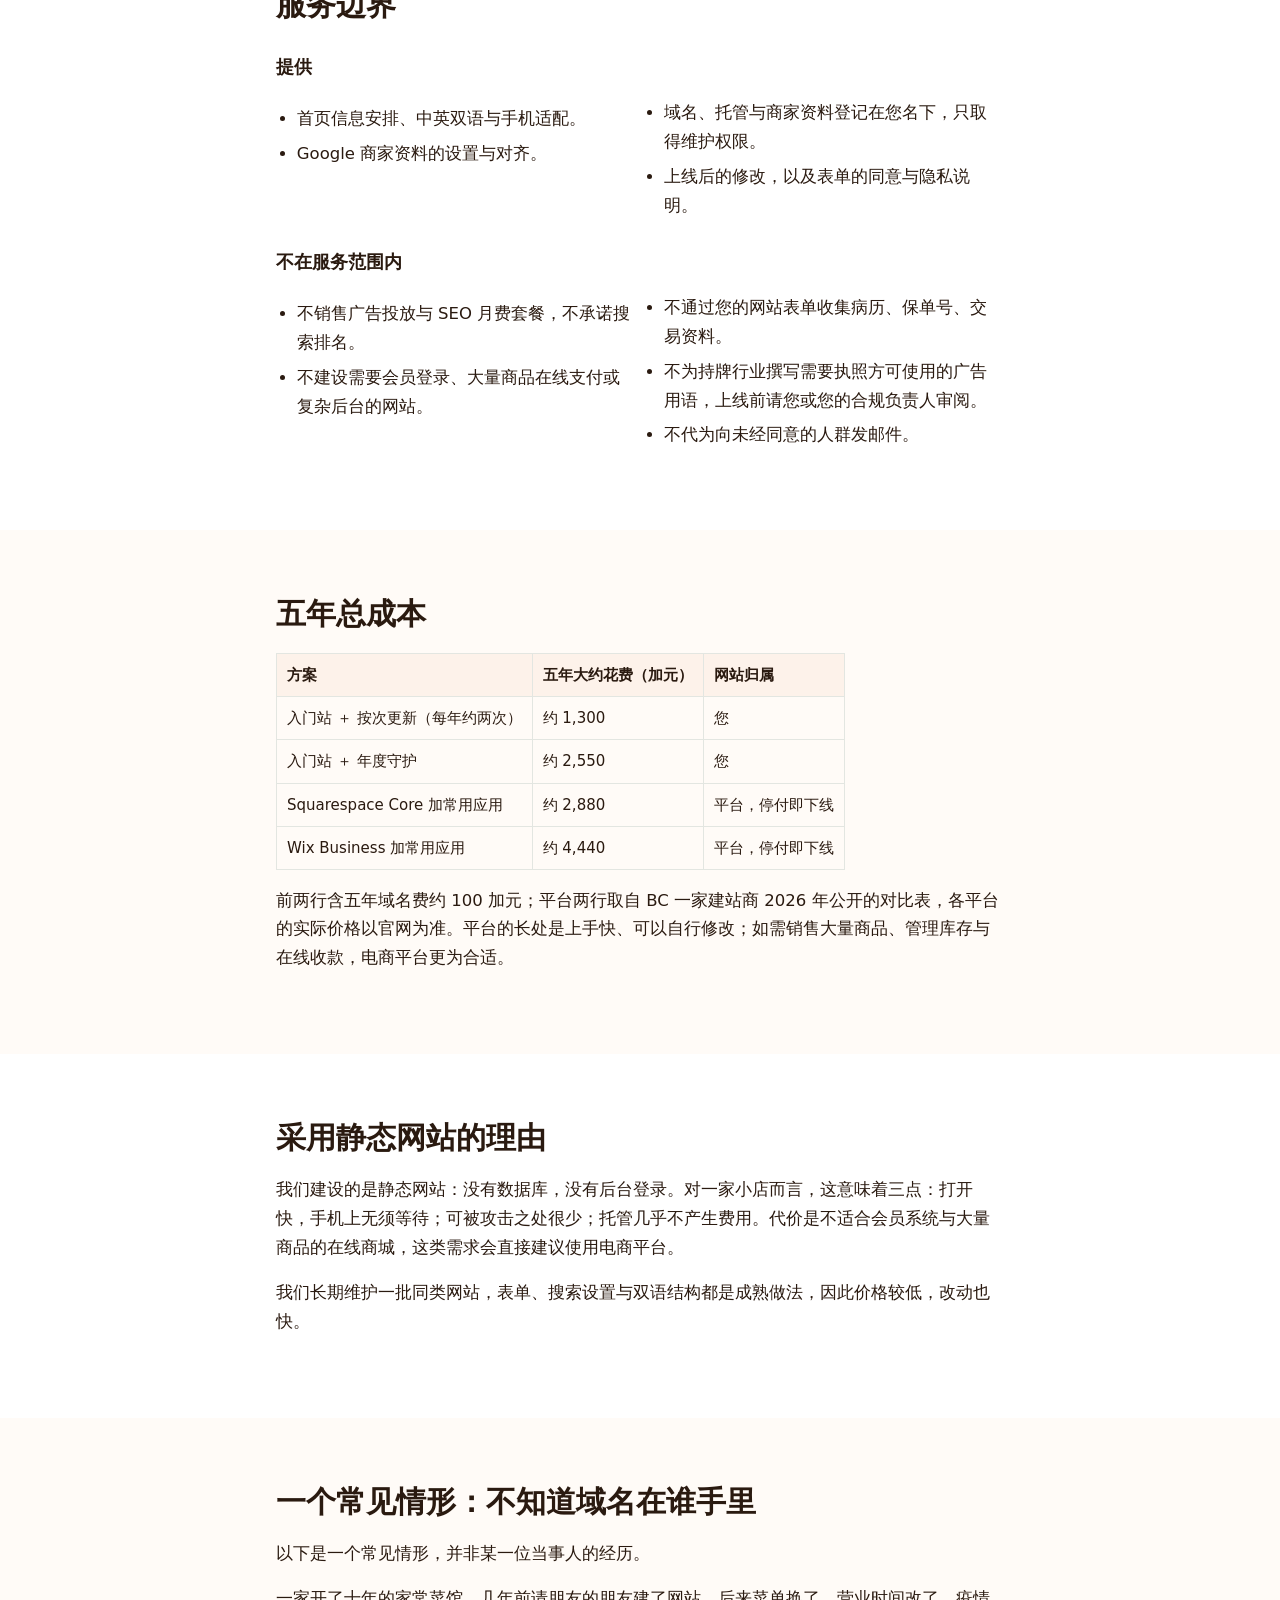
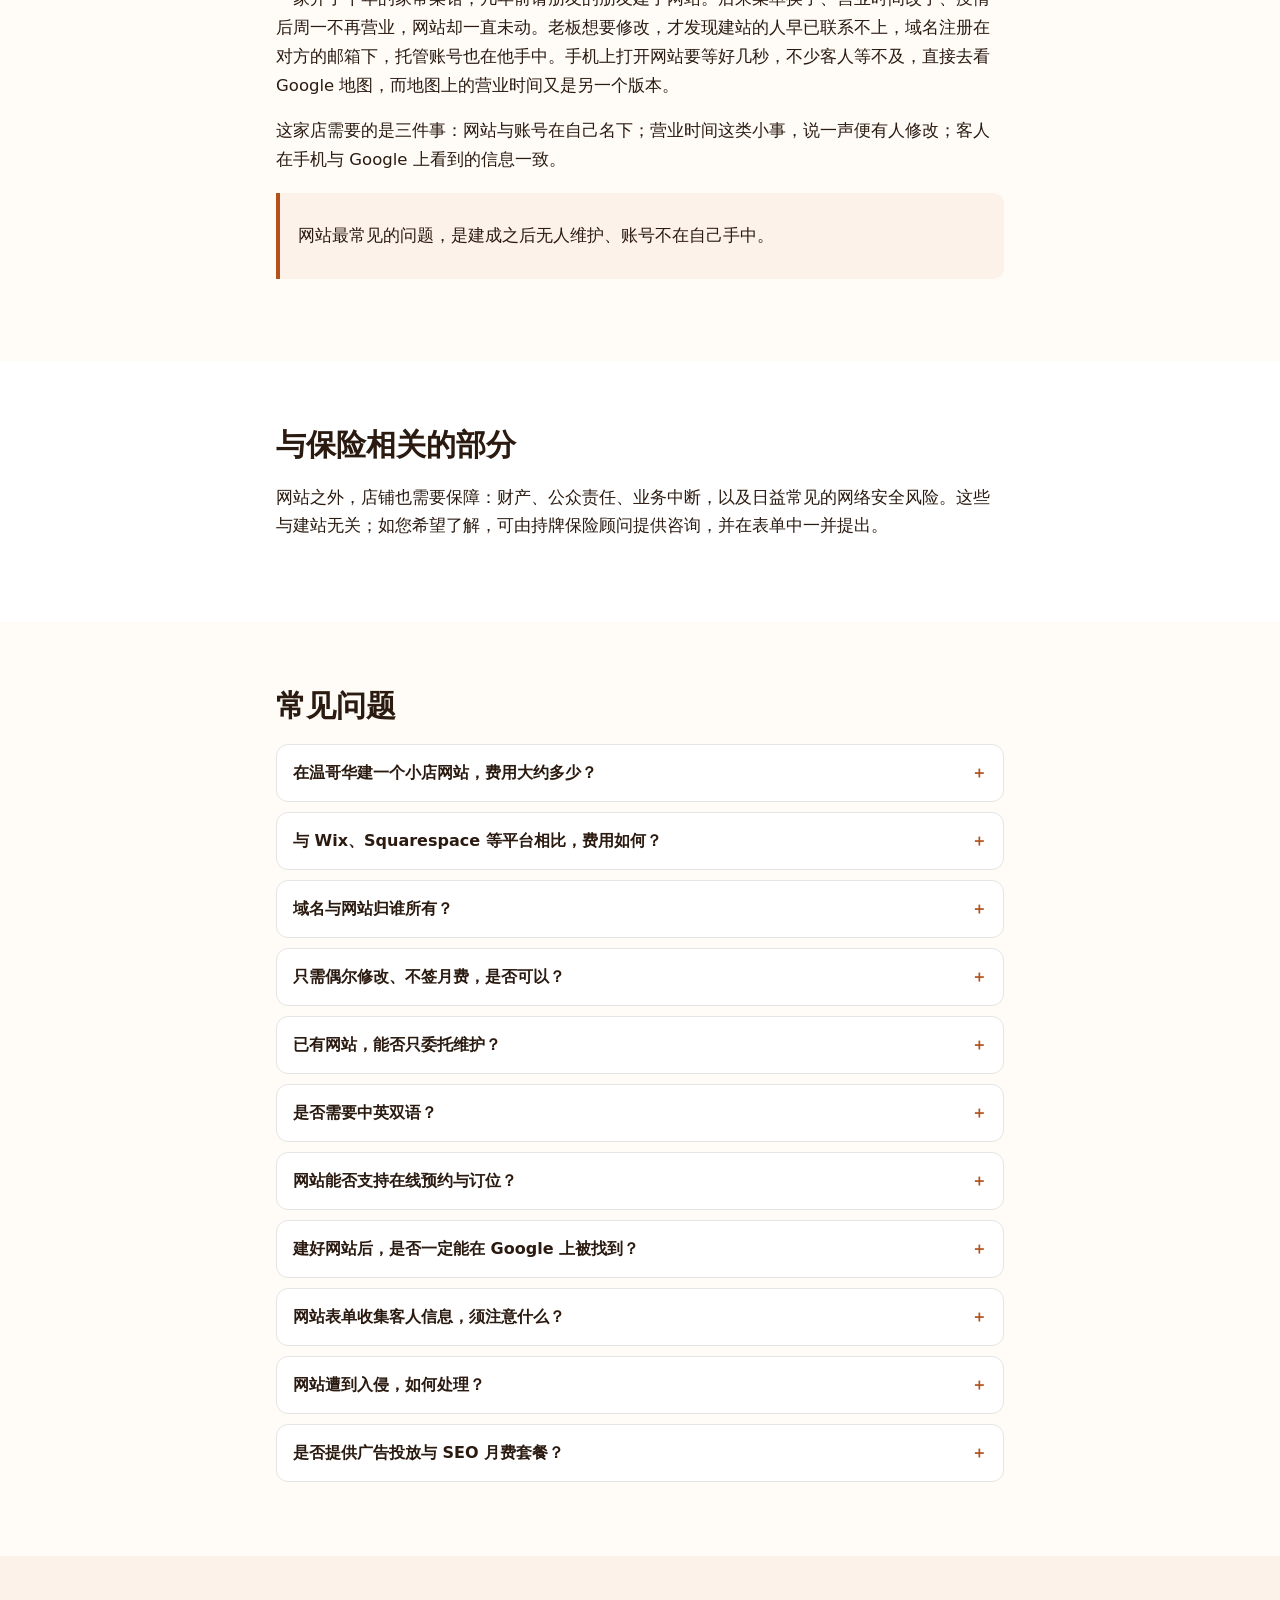
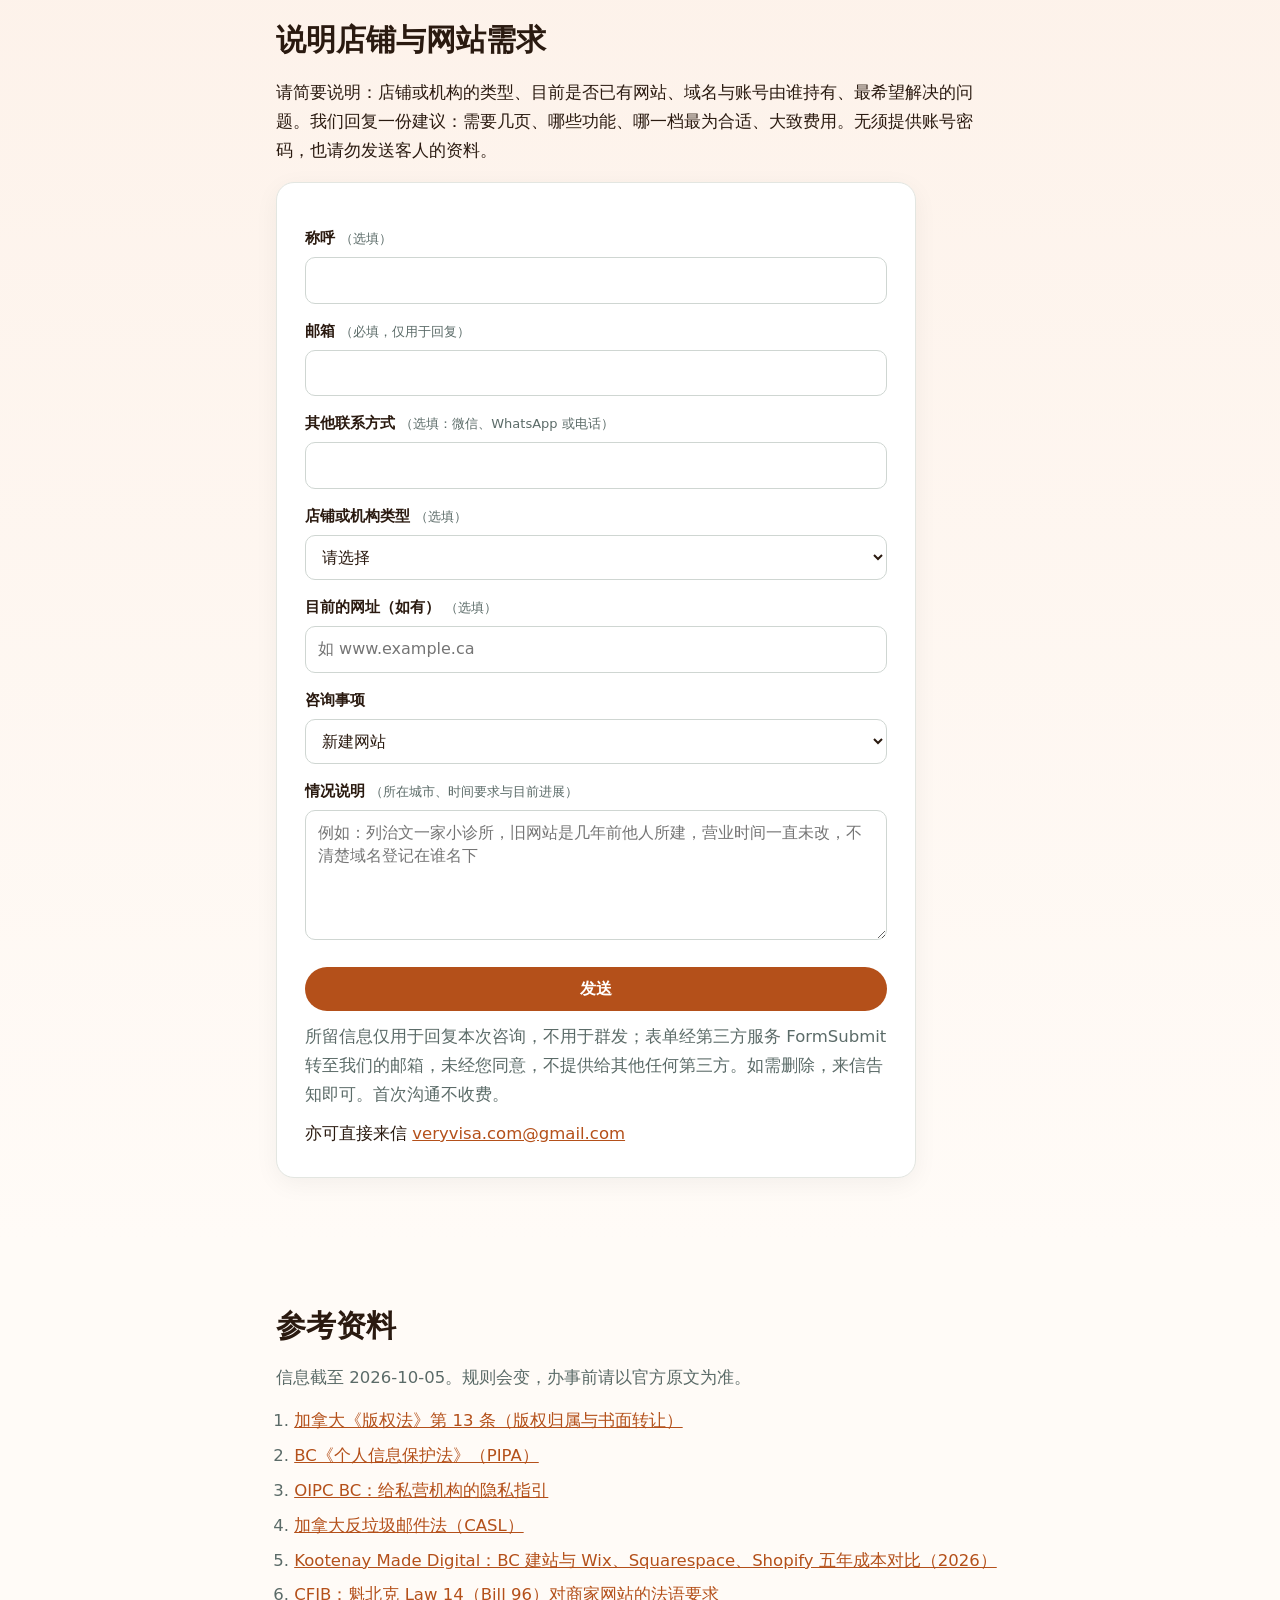
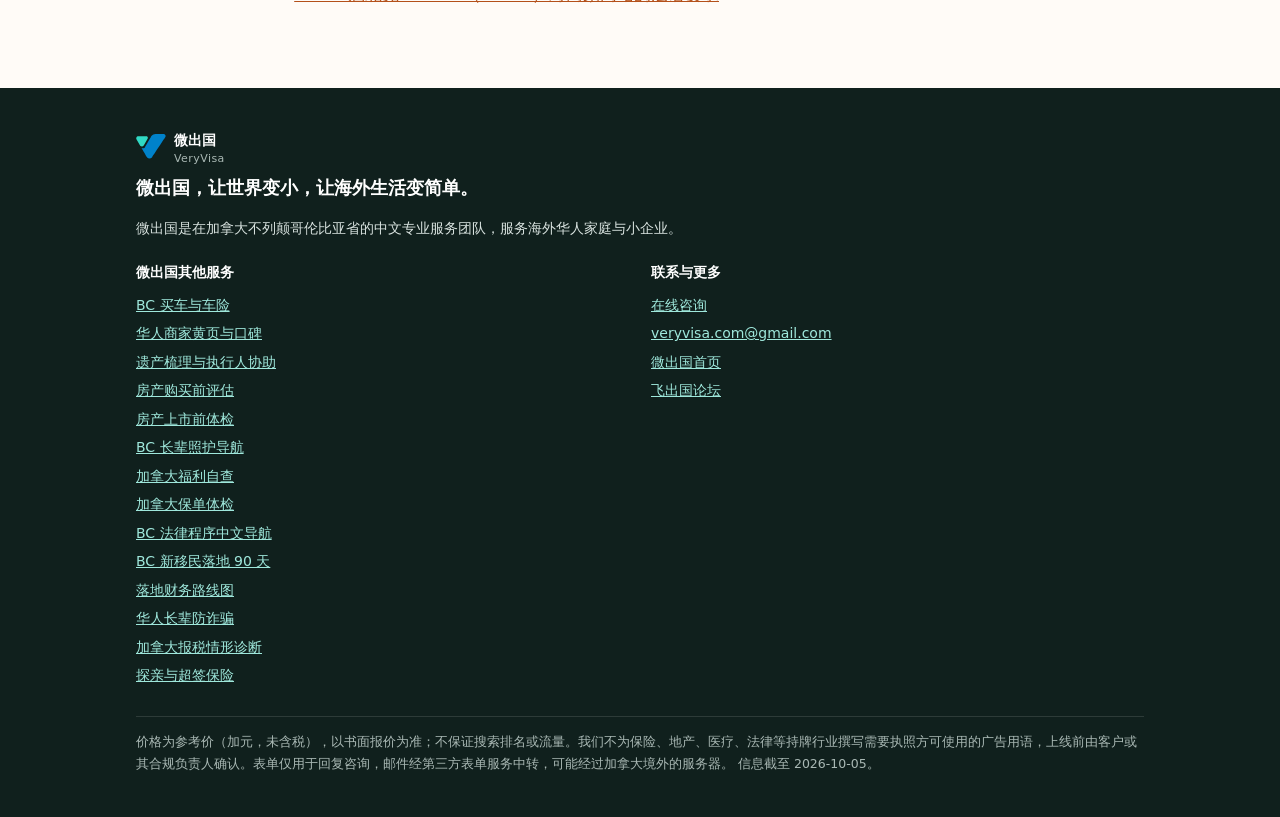
==== commit 91f8e6eb: "round4 文案按对标骨架重写" ====
--- a/index.html
+++ b/index.html
@@ -3,16 +3,16 @@
 <head>
 <meta charset="utf-8">
 <meta name="viewport" content="width=device-width, initial-scale=1, viewport-fit=cover">
-<title>小企业网站的建设与长期维护，域名与账号登记在你名下 | 微出国</title>
-<meta name="description" content="给大温的餐馆、诊所、补习班、装修、会计与保险地产等小生意：中英双语、手机优先的静态网站，域名与账号注册在你名下。入门站 700 加元起，按次更新 50 加元，首次沟通免费。">
+<title>小企业网站的建设与长期维护：域名与账号登记在您名下 | 微出国</title>
+<meta name="description" content="为大温地区的餐馆、诊所、补习机构、装修、会计与保险地产等小企业建设中英双语、手机优先的静态网站，域名与账号登记在您名下。入门站 700 加元起，按次更新 50 加元，首次沟通不收费。">
 <meta name="keywords" content="温哥华建站,华人网站设计,小店网站,中英双语网站,网站维护,Google 商家资料,域名归属,Vancouver small business website,bilingual website Chinese,website maintenance BC">
 <link rel="canonical" href="https://veryvisa.github.io/chinese-small-business-website-care/">
 <meta name="theme-color" content="#3d1a08">
 <meta property="og:type" content="website">
 <meta property="og:locale" content="zh_CN">
 <meta property="og:site_name" content="微出国 VeryVisa">
-<meta property="og:title" content="小企业网站：一次建好，长期维护">
-<meta property="og:description" content="给大温的餐馆、诊所、补习班、装修、会计与保险地产等小生意：中英双语、手机优先的静态网站，域名与账号注册在你名下。入门站 700 加元起，按次更新 50 加元，首次沟通免费。">
+<meta property="og:title" content="小企业网站的建设与长期维护">
+<meta property="og:description" content="为大温地区的餐馆、诊所、补习机构、装修、会计与保险地产等小企业建设中英双语、手机优先的静态网站，域名与账号登记在您名下。入门站 700 加元起，按次更新 50 加元，首次沟通不收费。">
 <meta property="og:url" content="https://veryvisa.github.io/chinese-small-business-website-care/">
 
 <meta name="twitter:card" content="summary">
@@ -42,7 +42,7 @@
    "@id": "https://veryvisa.github.io/chinese-small-business-website-care/#service",
    "name": "华人小商家中英双语网站建设与长期维护",
    "serviceType": "Small business website design, bilingual content and ongoing maintenance",
-   "description": "给大温的餐馆、诊所、补习班、装修、会计与保险地产等小生意：中英双语、手机优先的静态网站，域名与账号注册在你名下。入门站 700 加元起，按次更新 50 加元，首次沟通免费。",
+   "description": "为大温地区的餐馆、诊所、补习机构、装修、会计与保险地产等小企业建设中英双语、手机优先的静态网站，域名与账号登记在您名下。入门站 700 加元起，按次更新 50 加元，首次沟通不收费。",
    "provider": {
     "@id": "https://veryvisa.github.io/#org"
    },
@@ -67,8 +67,8 @@
    "@type": "WebPage",
    "@id": "https://veryvisa.github.io/chinese-small-business-website-care/",
    "url": "https://veryvisa.github.io/chinese-small-business-website-care/",
-   "name": "小企业网站的建设与长期维护，域名与账号登记在你名下 | 微出国",
-   "description": "给大温的餐馆、诊所、补习班、装修、会计与保险地产等小生意：中英双语、手机优先的静态网站，域名与账号注册在你名下。入门站 700 加元起，按次更新 50 加元，首次沟通免费。",
+   "name": "小企业网站的建设与长期维护：域名与账号登记在您名下 | 微出国",
+   "description": "为大温地区的餐馆、诊所、补习机构、装修、会计与保险地产等小企业建设中英双语、手机优先的静态网站，域名与账号登记在您名下。入门站 700 加元起，按次更新 50 加元，首次沟通不收费。",
    "inLanguage": "zh-CN",
    "dateModified": "2026-10-05",
    "about": {
@@ -84,90 +84,90 @@
    "mainEntity": [
     {
      "@type": "Question",
-     "name": "在温哥华做一个小店网站要多少钱？",
-     "acceptedAnswer": {
-      "@type": "Answer",
-      "text": "我们的入门站参考价 700 加元（最多 5 页、中英双语、手机适配、联系表单、Google 商家资料），最终按页数、语言和功能书面报价。BC 本地公开的价格从几百到几千加元不等，电商站更高。"
-     }
-    },
-    {
-     "@type": "Question",
-     "name": "比 Wix、Squarespace 贵还是便宜？",
-     "acceptedAnswer": {
-      "@type": "Answer",
-      "text": "看你怎么算。平台按月或按年租，每年都要付，停付网站就没了；我们是一次建好，之后只付托管、域名和改动。入门站加按次更新，五年下来大约 1,300 加元；入门站加年度守护大约 2,550 加元。年度守护的价钱和平台年费相近，区别是网站和账号都归你。"
-     }
-    },
-    {
-     "@type": "Question",
-     "name": "域名和网站到底算谁的？",
-     "acceptedAnswer": {
-      "@type": "Answer",
-      "text": "算你的。域名、托管、Google 商家资料都用你的账号注册，我们只拿维护权限；合同里写明设计和文案的版权在付款后转让给你，第三方素材按其许可使用。加拿大《版权法》规定版权转让要书面签字，所以这一条一定要写进合同。"
-     }
-    },
-    {
-     "@type": "Question",
-     "name": "我只想偶尔改一下，不想签月费，行吗？",
-     "acceptedAnswer": {
-      "@type": "Answer",
-      "text": "可以，按次更新每次 50 加元。一年改两三次的店，这种方式最省钱。"
-     }
-    },
-    {
-     "@type": "Question",
-     "name": "我已经有网站了，只想找人接手维护？",
-     "acceptedAnswer": {
-      "@type": "Answer",
-      "text": "可以。先帮你查清现在的域名、托管和商家资料在谁名下、能不能拿回来，再给你一份接手方案和报价。很多店的第一步其实是把账号找回自己手里。"
-     }
-    },
-    {
-     "@type": "Question",
-     "name": "需要做中英双语吗？",
-     "acceptedAnswer": {
-      "@type": "Answer",
-      "text": "客人里既有华人又有本地人，建议做。店名、地址、营业时间的中英文怎么放、怎么和 Google 地图一致，我们帮你理顺。如果要向魁北克的客人做商业销售，还要另外准备法语版本。"
-     }
-    },
-    {
-     "@type": "Question",
-     "name": "网站能做在线预约和订位吗？",
-     "acceptedAnswer": {
-      "@type": "Answer",
-      "text": "可以接成熟的第三方预约服务。我们不自己造预约系统，也不做需要会员登录、大量商品在线支付的电商站，这类更适合电商平台。"
-     }
-    },
-    {
-     "@type": "Question",
-     "name": "做了网站，Google 上就一定找得到吗？",
-     "acceptedAnswer": {
-      "@type": "Answer",
-      "text": "没有人能承诺排名。我们做的是把页面结构写清楚、名字地址电话营业时间与 Google 商家资料保持一致、加上结构化数据，让搜索引擎和 AI 助手更容易读懂你的店。"
-     }
-    },
-    {
-     "@type": "Question",
-     "name": "网站表单收集客人信息，要注意什么？",
-     "acceptedAnswer": {
-      "@type": "Answer",
-      "text": "BC 的个人信息保护法（PIPA）要求说明收集用途、取得同意、只收必要的信息。我们会配好隐私说明和同意勾选；病历、保单号、交易资料这类敏感信息不放在网站表单里收。"
-     }
-    },
-    {
-     "@type": "Question",
-     "name": "网站被黑了怎么办？",
-     "acceptedAnswer": {
-      "@type": "Answer",
-      "text": "我们做的是静态网站，没有数据库和后台登录，能被攻击的地方很少；同时保留备份，出问题可以回到上一版。"
-     }
-    },
-    {
-     "@type": "Question",
-     "name": "你们做广告投放和 SEO 月费套餐吗？",
-     "acceptedAnswer": {
-      "@type": "Answer",
-      "text": "不做。我们只做网站本身和基础的搜索设置，不卖广告，也不卖长期 SEO 套餐。"
+     "name": "在温哥华建一个小店网站，费用大约多少？",
+     "acceptedAnswer": {
+      "@type": "Answer",
+      "text": "入门站参考价 700 加元（最多 5 页、中英双语、手机适配、联系表单、Google 商家资料），最终按页数、语言与功能书面报价。BC 本地公开的价格从几百到几千加元不等，电商站更高。"
+     }
+    },
+    {
+     "@type": "Question",
+     "name": "与 Wix、Squarespace 等平台相比，费用如何？",
+     "acceptedAnswer": {
+      "@type": "Answer",
+      "text": "取决于计算方式。平台按月或按年租用，每年都须付费，停付后网站即下线；我们一次建成，之后只付托管、域名与改动费用。入门站加按次更新，五年下来约 1,300 加元；入门站加年度守护约 2,550 加元。年度守护的价格与平台年费相近，区别在于网站与账号都归您所有。"
+     }
+    },
+    {
+     "@type": "Question",
+     "name": "域名与网站归谁所有？",
+     "acceptedAnswer": {
+      "@type": "Answer",
+      "text": "归您所有。域名、托管与 Google 商家资料都以您的账号注册，我们只取得维护权限；合同中写明设计与文案的版权在付款后转让给您，第三方素材按其许可使用。加拿大《版权法》规定版权转让须书面签字，因此这一条必须写入合同。"
+     }
+    },
+    {
+     "@type": "Question",
+     "name": "只需偶尔修改、不签月费，是否可以？",
+     "acceptedAnswer": {
+      "@type": "Answer",
+      "text": "可以，按次更新每次 50 加元。一年修改两三次的店铺，这种方式最为经济。"
+     }
+    },
+    {
+     "@type": "Question",
+     "name": "已有网站，能否只委托维护？",
+     "acceptedAnswer": {
+      "@type": "Answer",
+      "text": "可以。先查明现有的域名、托管与商家资料登记在谁名下、能否取回，再提供一份接手方案与报价。不少店铺的第一步，是把账号取回自己手中。"
+     }
+    },
+    {
+     "@type": "Question",
+     "name": "是否需要中英双语？",
+     "acceptedAnswer": {
+      "@type": "Answer",
+      "text": "客人中既有华人也有本地人的，建议采用。店名、地址、营业时间的中英文如何安排、如何与 Google 地图保持一致，会一并理顺。如需向魁北克的客人进行商业销售，还须另备法语版本。"
+     }
+    },
+    {
+     "@type": "Question",
+     "name": "网站能否支持在线预约与订位？",
+     "acceptedAnswer": {
+      "@type": "Answer",
+      "text": "可以接入成熟的第三方预约服务。我们不自行开发预约系统，也不建设需要会员登录、大量商品在线支付的电商站，这类需求更适合电商平台。"
+     }
+    },
+    {
+     "@type": "Question",
+     "name": "建好网站后，是否一定能在 Google 上被找到？",
+     "acceptedAnswer": {
+      "@type": "Answer",
+      "text": "任何人都无法承诺排名。我们把页面结构写清楚，使名称、地址、电话、营业时间与 Google 商家资料保持一致，并加上结构化数据，让搜索引擎与 AI 助手更容易读懂您的店铺。"
+     }
+    },
+    {
+     "@type": "Question",
+     "name": "网站表单收集客人信息，须注意什么？",
+     "acceptedAnswer": {
+      "@type": "Answer",
+      "text": "BC 的个人信息保护法（PIPA）要求说明收集用途、取得同意、只收集必要的信息。我们会配好隐私说明与同意勾选；病历、保单号、交易资料这类敏感信息，不通过网站表单收集。"
+     }
+    },
+    {
+     "@type": "Question",
+     "name": "网站遭到入侵，如何处理？",
+     "acceptedAnswer": {
+      "@type": "Answer",
+      "text": "我们建设的是静态网站，没有数据库与后台登录，可被攻击之处很少；同时保留备份，出现问题可以回退到上一版。"
+     }
+    },
+    {
+     "@type": "Question",
+     "name": "是否提供广告投放与 SEO 月费套餐？",
+     "acceptedAnswer": {
+      "@type": "Answer",
+      "text": "不提供。我们只做网站本身与基础的搜索设置，不销售广告，也不销售长期 SEO 套餐。"
      }
     }
    ]
@@ -186,47 +186,49 @@
 </div></header>
 <main>
 <section class="hero"><div class="motif" aria-hidden="true"><svg viewBox="0 0 400 200" fill="none" stroke="currentColor" stroke-width="2"><rect x="40" y="30" width="320" height="150" rx="10"/><path d="M40 60 H360 M120 60 V180 M140 90 H330 M140 120 H300 M140 150 H260"/><circle cx="60" cy="45" r="4"/><circle cx="76" cy="45" r="4"/></svg></div><div class="wrap">
-<p class="kicker">建站与长期维护 · 大温哥华</p>
-<h1>小企业网站：一次建好，长期维护</h1>
-<p class="sub">中英双语，适配手机，营业时间与地址同 Google 地图一致。域名和账号均注册在你名下，日后不再委托我们，网站照常运行。</p>
-<ul class="hero-points"><li>入门站 700 加元起，修改按次计费</li><li>域名、托管、商家资料都在你名下</li><li>静态网站，加载快，维护简单</li></ul>
-<a class="btn btn-primary" href="#contact">预约咨询</a><a class="btn btn-ghost" href="#who">服务范围</a>
+<p class="kicker">网站 · 建设与长期维护 · 大温哥华</p>
+<h1>小企业网站的建设与长期维护</h1>
+<p class="sub">营业时间改了网站未改、建站的人联系不上、域名不在自己名下，是小商家网站最常见的处境。我们建设中英双语、适配手机的静态网站，营业信息与 Google 地图一致，域名与账号均登记在您名下；日后不再委托我们，网站照常运行。</p>
+<ul class="hero-points"><li>交付：中英双语、手机优先的静态网站，以及之后的按需维护</li><li>域名、托管与商家资料登记在您名下，设计与文案版权付款后转让</li><li>入门站 700 加元起，修改按次计费，以书面报价为准</li></ul>
+<a class="btn btn-primary" href="#contact">预约建站咨询</a><a class="btn btn-ghost" href="#deliver">服务内容</a>
 <p class="asof">信息截至 2026-10-05</p>
 </div></section>
-<nav class="toc" aria-label="本页目录"><div class="wrap"><a href="#who">适用对象</a><a href="#story">一个常见情形</a><a href="#scope">服务范围与边界</a><a href="#price">收费</a><a href="#five-years">五年总成本</a><a href="#how">咨询流程</a><a href="#why">采用静态网站的理由</a><a href="#faq">常见问题</a><a href="#contact">咨询</a></div></nav>
-<section class="sec" id="who"><div class="wrap narrow"><h2>适用对象</h2>
-<div class="cards"><div class="card"><h3>网站好几年没人管的店</h3><p>做网站的人联系不上了，营业时间改了三次，网站上还是旧的，客人打电话来问。</p></div><div class="card"><h3>客人有华人也有本地人的店</h3><p>想要中英双语，却不知道中文名、英文名、地址怎么放才不乱，也不知道怎么和 Google 地图对上。</p></div><div class="card"><h3>不想每年交平台租金的店主</h3><p>希望网站和域名都在自己手里，不用担心哪天停付，网站就没了。</p></div><div class="card"><h3>只想先有一个能用的页面</h3><p>五页以内，能看到营业时间、地址、服务和联系方式就够，以后偶尔改一下。</p></div><div class="card"><h3>会计、保险、地产等持牌行业</h3><p>最怕网站上的用语踩线，希望做网站的人懂这些行业怎么说话。</p></div></div>
-</div></section><section class="sec" id="story"><div class="wrap narrow"><h2>一个常见情形：连域名在谁手里都不知道</h2>
-<p>下面是一个常见情形，不是具体某个人的故事。</p>
-<p>一家开了十年的家常菜馆，几年前请朋友的朋友做了网站。后来菜单换了、营业时间改了、疫情后周一不开门了，网站一直没动。老板想改，才发现做网站的人早联系不上了，域名注册在对方的邮箱下，托管账号也在他手里。手机上打开网站要等好几秒，很多客人等不到就直接去看 Google 地图，而地图上的营业时间又是另一个版本。</p>
-<p>这家店需要的是三件事：网站和账号在自己名下；营业时间这种小事，说一声就有人改；客人在手机和 Google 上看到的信息是一致的。</p>
-<blockquote><p>网站最常见的问题，是做完以后无人维护、账号不在自己手里。</p></blockquote>
-</div></section><section class="sec" id="scope"><div class="wrap narrow"><h2>服务范围与边界</h2>
+<nav class="toc" aria-label="本页目录"><div class="wrap"><a href="#deliver">服务内容</a><a href="#who">适用情形</a><a href="#how">工作方式</a><a href="#price">收费</a><a href="#scope">服务边界</a><a href="#five-years">五年总成本</a><a href="#why">采用静态网站的理由</a><a href="#story">一个常见情形</a><a href="#faq">常见问题</a><a href="#contact">咨询</a></div></nav>
+<section class="sec" id="deliver"><div class="wrap narrow"><h2>服务内容</h2>
+<div class="cards"><div class="card"><h3>首页信息</h3><p>将客人最想知道的几件事置于首页最显眼处：营业时间、地址、菜单或服务、联系方式。</p></div><div class="card"><h3>中英双语与手机优先</h3><p>中英双语、手机优先，页面结构清晰，便于搜索引擎与 AI 助手读懂。</p></div><div class="card"><h3>Google 商家资料</h3><p>设置并对齐 Google 商家资料，使网站与地图上的信息一致。</p></div><div class="card"><h3>账号归属</h3><p>域名、托管与商家资料全部登记在您名下，我们只取得维护权限。</p></div><div class="card"><h3>上线后的修改</h3><p>发一条微信或邮件写明修改内容，即可安排更新。</p></div><div class="card"><h3>表单与隐私说明</h3><p>为网站表单配好同意勾选与隐私说明。</p></div></div>
+</div></section><section class="sec" id="who"><div class="wrap narrow"><h2>适用情形</h2>
+<div class="cards"><div class="card"><h3>网站多年无人维护</h3><p>建站的人已联系不上，营业时间改了三次，网站上仍是旧的，客人只好打电话询问。</p></div><div class="card"><h3>客人既有华人也有本地人</h3><p>希望做中英双语，却不确定中文名、英文名与地址如何安排才清楚，也不知如何与 Google 地图保持一致。</p></div><div class="card"><h3>不希望长期租用平台</h3><p>希望网站与域名都在自己手中，不必担心哪天停付，网站便随之下线。</p></div><div class="card"><h3>先要一个可用的页面</h3><p>五页以内，能看到营业时间、地址、服务与联系方式，日后偶尔修改。</p></div><div class="card"><h3>会计、保险、地产等持牌行业</h3><p>担心网站用语触及监管红线，希望建站者熟悉这些行业的表述方式。</p></div></div>
+</div></section><section class="sec" id="how"><div class="wrap narrow"><h2>工作方式</h2>
+<ol class="steps"><li>在页末表单留下邮箱，简要说明店铺情况与希望的网站。</li><li>我们回复一份建议：需要几页、哪些功能、哪一档最为合适、大致费用。</li><li>确认范围与价格，签订一页书面合同，写明域名与账号登记在您名下、版权在付款后转让给您，以及改动的响应时间。</li><li>先交付一个可以打开的版本，由您提出意见，我们修改。</li><li>上线：使用您的域名、您的账号，并附一份简要说明，列明各项资料所在。</li><li>此后按您选择的方式维护：按次更新、年度守护或月度维护。</li></ol>
+</div></section><section class="sec" id="price"><div class="wrap narrow"><h2>收费</h2>
+<p>参考价，加元，未含税；域名每年约 20 加元，由您直接支付给注册商。均按实际范围书面报价，经您同意后开始。</p>
+<table><thead><tr><th>项目与参考价</th><th>包含内容</th></tr></thead><tbody><tr><td><strong>入门站</strong> 700</td><td>最多 5 页、中英双语、手机适配、联系表单、Google 商家资料</td></tr><tr><td><strong>标准商家站</strong> 1,200</td><td>最多 10 页、接入在线预约、基础搜索设置、隐私说明与表单同意</td></tr><tr><td><strong>内容型网站</strong> 2,600 起</td><td>15 页以上，带文章或资料库</td></tr></tbody></table>
+<p>上线之后的维护方式，按经济程度排列：</p>
+<table><thead><tr><th>维护方式与价格</th><th>适用情形</th></tr></thead><tbody><tr><td><strong>按次更新</strong> 50 / 次</td><td>一年只修改两三次的店铺，最为经济</td></tr><tr><td><strong>年度守护</strong> 350 / 年</td><td>希望定期检查链接、证书与商家资料，一年内有几次小改</td></tr><tr><td><strong>月度维护</strong> 150 / 月</td><td>内容几乎每天更新的网站，例如经常发布文章、活动、新品</td></tr></tbody></table>
+<p>月度维护对一家五页的小店并不划算，一年下来比平台订阅更贵。多数小店选择前两种即可。</p>
+</div></section><section class="sec" id="scope"><div class="wrap narrow"><h2>服务边界</h2>
 <div class="split-list"><h3>提供</h3>
-<ul><li>把客人最想知道的几件事放在首页最显眼的地方：营业时间、地址、菜单或服务、怎么联系。</li><li>中英双语、手机优先，页面结构写清楚，让搜索引擎和 AI 助手容易读懂。</li><li>帮你设置并对齐 Google 商家资料，让网站和地图上的信息一致。</li><li>域名、托管、商家资料全部注册在你名下，我们只拿维护权限。</li><li>建好之后帮你改：发一条微信或邮件说清楚要改什么。</li><li>配好表单的同意与隐私说明。</li></ul>
+<ul><li>首页信息安排、中英双语与手机适配。</li><li>Google 商家资料的设置与对齐。</li><li>域名、托管与商家资料登记在您名下，只取得维护权限。</li><li>上线后的修改，以及表单的同意与隐私说明。</li></ul>
 <h3>不在服务范围内</h3>
-<ul><li>不卖广告投放和 SEO 月费套餐，不承诺搜索排名。</li><li>不做需要会员登录、大量商品在线支付、复杂后台的网站。</li><li>不在你的网站表单里收病历、保单号、交易资料。</li><li>不替持牌行业写需要执照才能说的广告用语，上线前请你或你的合规负责人过目。</li><li>不代为向未经同意的人群发邮件。</li></ul></div>
-</div></section><section class="sec" id="price"><div class="wrap narrow"><h2>收费</h2>
-<p>参考价，加元，未含税；域名每年约 20 加元，由你直接付给注册商。都按实际范围书面报价，你同意之后才开始。</p>
-<table><thead><tr><th>项目与参考价</th><th>包括什么</th></tr></thead><tbody><tr><td><strong>入门站</strong> 700</td><td>最多 5 页、中英双语、手机适配、联系表单、Google 商家资料</td></tr><tr><td><strong>标准商家站</strong> 1,200</td><td>最多 10 页、接入在线预约、基础搜索设置、隐私说明与表单同意</td></tr><tr><td><strong>内容型网站</strong> 2,600 起</td><td>15 页以上，带文章或资料库</td></tr></tbody></table>
-<p>建好之后的照看方式，按划算程度排：</p>
-<table><thead><tr><th>照看方式与价格</th><th>适合谁</th></tr></thead><tbody><tr><td><strong>按次更新</strong> 50 / 次</td><td>一年只改两三次的店，最省钱</td></tr><tr><td><strong>年度守护</strong> 350 / 年</td><td>想有人定期检查链接、证书和商家资料，一年内有几次小改</td></tr><tr><td><strong>月度维护</strong> 150 / 月</td><td>内容几乎天天要更新的网站，比如经常发文章、活动、新品</td></tr></tbody></table>
-<p>月度维护对一个五页的小店并不划算，一年下来比平台订阅还贵。大多数小店选前两种就够了。</p>
+<ul><li>不销售广告投放与 SEO 月费套餐，不承诺搜索排名。</li><li>不建设需要会员登录、大量商品在线支付或复杂后台的网站。</li><li>不通过您的网站表单收集病历、保单号、交易资料。</li><li>不为持牌行业撰写需要执照方可使用的广告用语，上线前请您或您的合规负责人审阅。</li><li>不代为向未经同意的人群发邮件。</li></ul></div>
 </div></section><section class="sec" id="five-years"><div class="wrap narrow"><h2>五年总成本</h2>
-<table><thead><tr><th>方案</th><th>五年大约花多少（加元）</th><th>网站在谁手里</th></tr></thead><tbody><tr><td>入门站 ＋ 按次更新（每年约两次）</td><td>约 1,300</td><td>你</td></tr><tr><td>入门站 ＋ 年度守护</td><td>约 2,550</td><td>你</td></tr><tr><td>Squarespace Core 加常用应用</td><td>约 2,880</td><td>平台，停付即下线</td></tr><tr><td>Wix Business 加常用应用</td><td>约 4,440</td><td>平台，停付即下线</td></tr></tbody></table>
-<p>我们这两行含五年域名费约 100 加元；平台两行取自 BC 一家建站商 2026 年公开的对比表，各平台的实际价格以官网为准。平台的长处是上手快、自己能改；如果你要卖大量商品、要库存和在线收款，电商平台更合适。</p>
-</div></section><section class="sec" id="how"><div class="wrap narrow"><h2>咨询流程</h2>
-<ol class="steps"><li>在下面的表单留下邮箱，写几句你的店和想要的网站。</li><li>我们回你一份建议：需要几页、哪些功能、哪一档最划算、大概多少钱。</li><li>确认范围与价格，签一页书面合同，写明域名和账号在你名下、版权在付款后转让给你、改动的响应时间。</li><li>先给你看一个能打开的版本，你提意见，我们改。</li><li>上线：你的域名、你的账号，附一份简单的说明，告诉你东西都在哪。</li><li>之后按你选的方式照看：按次更新、年度守护或月度维护。</li></ol>
+<table><thead><tr><th>方案</th><th>五年大约花费（加元）</th><th>网站归属</th></tr></thead><tbody><tr><td>入门站 ＋ 按次更新（每年约两次）</td><td>约 1,300</td><td>您</td></tr><tr><td>入门站 ＋ 年度守护</td><td>约 2,550</td><td>您</td></tr><tr><td>Squarespace Core 加常用应用</td><td>约 2,880</td><td>平台，停付即下线</td></tr><tr><td>Wix Business 加常用应用</td><td>约 4,440</td><td>平台，停付即下线</td></tr></tbody></table>
+<p>前两行含五年域名费约 100 加元；平台两行取自 BC 一家建站商 2026 年公开的对比表，各平台的实际价格以官网为准。平台的长处是上手快、可以自行修改；如需销售大量商品、管理库存与在线收款，电商平台更为合适。</p>
 </div></section><section class="sec" id="why"><div class="wrap narrow"><h2>采用静态网站的理由</h2>
-<p>我们做的是静态网站：没有数据库，没有后台登录。对一家小店来说，这意味着三件好事：打开快，手机上不用等；能被攻击的地方很少；托管几乎不花钱。代价是不适合做会员系统和大量商品的在线商城，这类需求我们会直接建议你用电商平台。</p>
-<p>我们自己长期在维护一批这样的网站，表单、搜索设置、双语结构都是成熟的做法，所以价格能压下来，改动也快。</p>
+<p>我们建设的是静态网站：没有数据库，没有后台登录。对一家小店而言，这意味着三点：打开快，手机上无须等待；可被攻击之处很少；托管几乎不产生费用。代价是不适合会员系统与大量商品的在线商城，这类需求会直接建议使用电商平台。</p>
+<p>我们长期维护一批同类网站，表单、搜索设置与双语结构都是成熟做法，因此价格较低，改动也快。</p>
+</div></section><section class="sec" id="story"><div class="wrap narrow"><h2>一个常见情形：不知道域名在谁手里</h2>
+<p>以下是一个常见情形，并非某一位当事人的经历。</p>
+<p>一家开了十年的家常菜馆，几年前请朋友的朋友建了网站。后来菜单换了、营业时间改了、疫情后周一不再营业，网站却一直未动。老板想要修改，才发现建站的人早已联系不上，域名注册在对方的邮箱下，托管账号也在他手中。手机上打开网站要等好几秒，不少客人等不及，直接去看 Google 地图，而地图上的营业时间又是另一个版本。</p>
+<p>这家店需要的是三件事：网站与账号在自己名下；营业时间这类小事，说一声便有人修改；客人在手机与 Google 上看到的信息一致。</p>
+<blockquote><p>网站最常见的问题，是建成之后无人维护、账号不在自己手中。</p></blockquote>
 </div></section><section class="sec" id="insurance"><div class="wrap narrow"><h2>与保险相关的部分</h2>
-<p>网站之外，店里也要有保障：财产、公众责任、业务中断，以及越来越常见的网络安全风险。这些和建站无关，只在你想了解时，由持牌保险顾问提供咨询，可以在表单里一并问。</p>
+<p>网站之外，店铺也需要保障：财产、公众责任、业务中断，以及日益常见的网络安全风险。这些与建站无关；如您希望了解，可由持牌保险顾问提供咨询，并在表单中一并提出。</p>
 </div></section>
-<section class="sec faq" id="faq"><div class="wrap narrow"><h2>常见问题</h2><details><summary>在温哥华做一个小店网站要多少钱？</summary><p>我们的入门站参考价 700 加元（最多 5 页、中英双语、手机适配、联系表单、Google 商家资料），最终按页数、语言和功能书面报价。BC 本地公开的价格从几百到几千加元不等，电商站更高。</p></details><details><summary>比 Wix、Squarespace 贵还是便宜？</summary><p>看你怎么算。平台按月或按年租，每年都要付，停付网站就没了；我们是一次建好，之后只付托管、域名和改动。入门站加按次更新，五年下来大约 1,300 加元；入门站加年度守护大约 2,550 加元。年度守护的价钱和平台年费相近，区别是网站和账号都归你。</p></details><details><summary>域名和网站到底算谁的？</summary><p>算你的。域名、托管、Google 商家资料都用你的账号注册，我们只拿维护权限；合同里写明设计和文案的版权在付款后转让给你，第三方素材按其许可使用。加拿大《版权法》规定版权转让要书面签字，所以这一条一定要写进合同。</p></details><details><summary>我只想偶尔改一下，不想签月费，行吗？</summary><p>可以，按次更新每次 50 加元。一年改两三次的店，这种方式最省钱。</p></details><details><summary>我已经有网站了，只想找人接手维护？</summary><p>可以。先帮你查清现在的域名、托管和商家资料在谁名下、能不能拿回来，再给你一份接手方案和报价。很多店的第一步其实是把账号找回自己手里。</p></details><details><summary>需要做中英双语吗？</summary><p>客人里既有华人又有本地人，建议做。店名、地址、营业时间的中英文怎么放、怎么和 Google 地图一致，我们帮你理顺。如果要向魁北克的客人做商业销售，还要另外准备法语版本。</p></details><details><summary>网站能做在线预约和订位吗？</summary><p>可以接成熟的第三方预约服务。我们不自己造预约系统，也不做需要会员登录、大量商品在线支付的电商站，这类更适合电商平台。</p></details><details><summary>做了网站，Google 上就一定找得到吗？</summary><p>没有人能承诺排名。我们做的是把页面结构写清楚、名字地址电话营业时间与 Google 商家资料保持一致、加上结构化数据，让搜索引擎和 AI 助手更容易读懂你的店。</p></details><details><summary>网站表单收集客人信息，要注意什么？</summary><p>BC 的个人信息保护法（PIPA）要求说明收集用途、取得同意、只收必要的信息。我们会配好隐私说明和同意勾选；病历、保单号、交易资料这类敏感信息不放在网站表单里收。</p></details><details><summary>网站被黑了怎么办？</summary><p>我们做的是静态网站，没有数据库和后台登录，能被攻击的地方很少；同时保留备份，出问题可以回到上一版。</p></details><details><summary>你们做广告投放和 SEO 月费套餐吗？</summary><p>不做。我们只做网站本身和基础的搜索设置，不卖广告，也不卖长期 SEO 套餐。</p></details></div></section>
+<section class="sec faq" id="faq"><div class="wrap narrow"><h2>常见问题</h2><details><summary>在温哥华建一个小店网站，费用大约多少？</summary><p>入门站参考价 700 加元（最多 5 页、中英双语、手机适配、联系表单、Google 商家资料），最终按页数、语言与功能书面报价。BC 本地公开的价格从几百到几千加元不等，电商站更高。</p></details><details><summary>与 Wix、Squarespace 等平台相比，费用如何？</summary><p>取决于计算方式。平台按月或按年租用，每年都须付费，停付后网站即下线；我们一次建成，之后只付托管、域名与改动费用。入门站加按次更新，五年下来约 1,300 加元；入门站加年度守护约 2,550 加元。年度守护的价格与平台年费相近，区别在于网站与账号都归您所有。</p></details><details><summary>域名与网站归谁所有？</summary><p>归您所有。域名、托管与 Google 商家资料都以您的账号注册，我们只取得维护权限；合同中写明设计与文案的版权在付款后转让给您，第三方素材按其许可使用。加拿大《版权法》规定版权转让须书面签字，因此这一条必须写入合同。</p></details><details><summary>只需偶尔修改、不签月费，是否可以？</summary><p>可以，按次更新每次 50 加元。一年修改两三次的店铺，这种方式最为经济。</p></details><details><summary>已有网站，能否只委托维护？</summary><p>可以。先查明现有的域名、托管与商家资料登记在谁名下、能否取回，再提供一份接手方案与报价。不少店铺的第一步，是把账号取回自己手中。</p></details><details><summary>是否需要中英双语？</summary><p>客人中既有华人也有本地人的，建议采用。店名、地址、营业时间的中英文如何安排、如何与 Google 地图保持一致，会一并理顺。如需向魁北克的客人进行商业销售，还须另备法语版本。</p></details><details><summary>网站能否支持在线预约与订位？</summary><p>可以接入成熟的第三方预约服务。我们不自行开发预约系统，也不建设需要会员登录、大量商品在线支付的电商站，这类需求更适合电商平台。</p></details><details><summary>建好网站后，是否一定能在 Google 上被找到？</summary><p>任何人都无法承诺排名。我们把页面结构写清楚，使名称、地址、电话、营业时间与 Google 商家资料保持一致，并加上结构化数据，让搜索引擎与 AI 助手更容易读懂您的店铺。</p></details><details><summary>网站表单收集客人信息，须注意什么？</summary><p>BC 的个人信息保护法（PIPA）要求说明收集用途、取得同意、只收集必要的信息。我们会配好隐私说明与同意勾选；病历、保单号、交易资料这类敏感信息，不通过网站表单收集。</p></details><details><summary>网站遭到入侵，如何处理？</summary><p>我们建设的是静态网站，没有数据库与后台登录，可被攻击之处很少；同时保留备份，出现问题可以回退到上一版。</p></details><details><summary>是否提供广告投放与 SEO 月费套餐？</summary><p>不提供。我们只做网站本身与基础的搜索设置，不销售广告，也不销售长期 SEO 套餐。</p></details></div></section>
 <section class="sec contact" id="contact"><div class="wrap narrow">
-<h2>说明你的店与网站需求</h2>
-<p>写几句：是什么店或机构、现在有没有网站、域名和账号在谁手里、你最想解决的是什么。我们回你一份建议：需要几页、哪些功能、哪一档最划算、大概多少钱。不需要账号密码，也不要发客人的资料。</p>
+<h2>说明店铺与网站需求</h2>
+<p>请简要说明：店铺或机构的类型、目前是否已有网站、域名与账号由谁持有、最希望解决的问题。我们回复一份建议：需要几页、哪些功能、哪一档最为合适、大致费用。无须提供账号密码，也请勿发送客人的资料。</p>
 <form class="form" data-vv-form action="https://formsubmit.co/ajax/veryvisa.com@gmail.com" method="POST" data-mailto="mailto:veryvisa.com@gmail.com?subject=%5B%E5%BE%AE%E5%87%BA%E5%9B%BD%C2%B7%E5%8D%8E%E4%BA%BA%E5%B0%8F%E5%95%86%E5%AE%B6%E5%BB%BA%E7%AB%99%E4%B8%8E%E7%BB%B4%E6%8A%A4%5D%20%E5%92%A8%E8%AF%A2">
   <input type="hidden" name="_subject" value="[微出国·华人小商家建站与维护] 新咨询">
   <input type="hidden" name="_template" value="table">
@@ -239,24 +241,24 @@
   <input type="hidden" name="utm_campaign" value="">
   <input type="hidden" name="submitted_at" value="">
   <div class="hp" aria-hidden="true"><label>请勿填写<input type="text" name="_honey" tabindex="-1" autocomplete="off"></label></div>
-  <label for="f-name">怎么称呼你 <span class="opt">（选填）</span></label>
+  <label for="f-name">称呼 <span class="opt">（选填）</span></label>
   <input id="f-name" name="name" type="text" autocomplete="name" maxlength="60">
-  <label for="f-email">邮箱 <span class="opt">（必填，我们只用它回复你）</span></label>
+  <label for="f-email">邮箱 <span class="opt">（必填，仅用于回复）</span></label>
   <input id="f-email" name="email" type="email" required autocomplete="email" inputmode="email" maxlength="120">
-  <label for="f-other">其他联系方式 <span class="opt">（选填：微信、WhatsApp、电话都行，不留也没关系）</span></label>
+  <label for="f-other">其他联系方式 <span class="opt">（选填：微信、WhatsApp 或电话）</span></label>
   <input id="f-other" name="other_contact" type="text" maxlength="120">
-  <label for="f-x0">店或机构类型 <span class="opt">（选填）</span></label>
+  <label for="f-x0">店铺或机构类型 <span class="opt">（选填）</span></label>
   <select id="f-x0" name="business_type"><option value="">请选择</option><option value="餐饮">餐饮</option><option value="诊所与健康">诊所与健康</option><option value="教育与补习">教育与补习</option><option value="装修与家居服务">装修与家居服务</option><option value="会计、保险、地产等专业服务">会计、保险、地产等专业服务</option><option value="其他">其他</option></select>
-  <label for="f-x1">现在的网址（如有） <span class="opt">（选填）</span></label>
+  <label for="f-x1">目前的网址（如有） <span class="opt">（选填）</span></label>
   <input id="f-x1" name="current_site" type="text" maxlength="200" placeholder="如 www.example.ca">
-  <label for="f-service">想咨询哪一项</label>
-  <select id="f-service" name="service"><option value="新建一个网站">新建一个网站</option><option value="已有网站，想有人接手维护">已有网站，想有人接手维护</option><option value="只改内容（按次更新）">只改内容（按次更新）</option><option value="双语翻译与结构整理">双语翻译与结构整理</option><option value="Google 商家资料设置">Google 商家资料设置</option><option value="先看看，想问问">先看看，想问问</option><option value="其他问题">其他问题</option></select>
-  <label for="f-msg">你的情况 <span class="opt">（越具体越好，比如时间点、所在城市、卡在哪一步）</span></label>
-  <textarea id="f-msg" name="message" maxlength="4000" placeholder="比如：列治文一家小诊所，旧网站是几年前别人做的，营业时间一直没改，不知道域名在谁名下"></textarea>
-  <button class="btn" type="submit">发送咨询</button>
+  <label for="f-service">咨询事项</label>
+  <select id="f-service" name="service"><option value="新建网站">新建网站</option><option value="已有网站，委托维护">已有网站，委托维护</option><option value="仅修改内容（按次更新）">仅修改内容（按次更新）</option><option value="双语翻译与结构整理">双语翻译与结构整理</option><option value="Google 商家资料设置">Google 商家资料设置</option><option value="初步了解">初步了解</option><option value="其他问题">其他问题</option></select>
+  <label for="f-msg">情况说明 <span class="opt">（所在城市、时间要求与目前进展）</span></label>
+  <textarea id="f-msg" name="message" maxlength="4000" placeholder="例如：列治文一家小诊所，旧网站是几年前他人所建，营业时间一直未改，不清楚域名登记在谁名下"></textarea>
+  <button class="btn" type="submit">发送</button>
   <p class="form-msg" role="status" aria-live="polite"></p>
-  <p class="privacy">你留下的信息只用于回复这次咨询，不会用来群发推广；表单经第三方服务 FormSubmit 转到我们的邮箱，除此之外未经你同意不提供给任何第三方；想删除随时发邮件告诉我们。首次沟通不收费。</p>
-  <p class="mailto">不方便用表单？直接写邮件到 <a href="mailto:veryvisa.com@gmail.com?subject=%5B%E5%BE%AE%E5%87%BA%E5%9B%BD%C2%B7%E5%8D%8E%E4%BA%BA%E5%B0%8F%E5%95%86%E5%AE%B6%E5%BB%BA%E7%AB%99%E4%B8%8E%E7%BB%B4%E6%8A%A4%5D%20%E5%92%A8%E8%AF%A2">veryvisa.com@gmail.com</a></p>
+  <p class="privacy">所留信息仅用于回复本次咨询，不用于群发；表单经第三方服务 FormSubmit 转至我们的邮箱，未经您同意，不提供给其他任何第三方。如需删除，来信告知即可。首次沟通不收费。</p>
+  <p class="mailto">亦可直接来信 <a href="mailto:veryvisa.com@gmail.com?subject=%5B%E5%BE%AE%E5%87%BA%E5%9B%BD%C2%B7%E5%8D%8E%E4%BA%BA%E5%B0%8F%E5%95%86%E5%AE%B6%E5%BB%BA%E7%AB%99%E4%B8%8E%E7%BB%B4%E6%8A%A4%5D%20%E5%92%A8%E8%AF%A2">veryvisa.com@gmail.com</a></p>
 </form>
 </div></section>
 <section class="sec sources" id="sources"><div class="wrap narrow"><h2>参考资料</h2><p class="privacy">信息截至 2026-10-05。规则会变，办事前请以官方原文为准。</p><ol><li><a href="https://laws-lois.justice.gc.ca/eng/acts/C-42/section-13.html" rel="noopener" target="_blank">加拿大《版权法》第 13 条（版权归属与书面转让）</a></li><li><a href="https://www.bclaws.gov.bc.ca/civix/document/id/complete/statreg/03063_01" rel="noopener" target="_blank">BC《个人信息保护法》（PIPA）</a></li><li><a href="https://www.oipc.bc.ca/for-private-organizations/" rel="noopener" target="_blank">OIPC BC：给私营机构的隐私指引</a></li><li><a href="https://laws-lois.justice.gc.ca/eng/acts/E-1.6/" rel="noopener" target="_blank">加拿大反垃圾邮件法（CASL）</a></li><li><a href="https://www.kootenaymade.ca/blog/website-cost-comparison-bc-2026" rel="noopener" target="_blank">Kootenay Made Digital：BC 建站与 Wix、Squarespace、Shopify 五年成本对比（2026）</a></li><li><a href="https://www.cfib-fcei.ca/en/site/qc-law-14-bill-96" rel="noopener" target="_blank">CFIB：魁北克 Law 14（Bill 96）对商家网站的法语要求</a></li></ol></div></section>
@@ -271,7 +273,7 @@
 <div><h4>微出国其他服务</h4><ul><li><a href="../bc-car-buying-auto-insurance/">BC 买车与车险</a></li><li><a href="../bc-chinese-business-directory-promotion/">华人商家黄页与口碑</a></li><li><a href="../bc-estate-planning-executor-support/">遗产梳理与执行人协助</a></li><li><a href="../bc-home-buyer-risk-review/">房产购买前评估</a></li><li><a href="../bc-pre-listing-home-fix/">房产上市前体检</a></li><li><a href="../bc-seniors-care-navigation/">BC 长辈照护导航</a></li><li><a href="../canada-benefits-eligibility-checker/">加拿大福利自查</a></li><li><a href="../canada-insurance-policy-checkup/">加拿大保单体检</a></li><li><a href="../canada-legal-support-navigation/">BC 法律程序中文导航</a></li><li><a href="../canada-newcomer-first-90-days/">BC 新移民落地 90 天</a></li><li><a href="../canada-personal-business-financial-consulting/">落地财务路线图</a></li><li><a href="../canada-scam-check-chinese-seniors/">华人长辈防诈骗</a></li><li><a href="../canada-tax-return-filing/">加拿大报税情形诊断</a></li><li><a href="../canada-travel-insurance-super-visa/">探亲与超签保险</a></li></ul></div>
 <div><h4>联系与更多</h4><ul><li><a href="#contact">在线咨询</a></li><li><a href="mailto:veryvisa.com@gmail.com?subject=%5B%E5%BE%AE%E5%87%BA%E5%9B%BD%C2%B7%E5%8D%8E%E4%BA%BA%E5%B0%8F%E5%95%86%E5%AE%B6%E5%BB%BA%E7%AB%99%E4%B8%8E%E7%BB%B4%E6%8A%A4%5D%20%E5%92%A8%E8%AF%A2">veryvisa.com@gmail.com</a></li><li><a href="https://veryvisa.github.io/">微出国首页</a></li><li><a href="https://bbs.fcgvisa.com/">飞出国论坛</a></li></ul></div>
 </div>
-<p class="legal">价格为参考价（加元，未含税），以书面报价为准；不保证搜索排名或流量。我们不替保险、地产、医疗、法律等持牌行业撰写需要执照才能使用的广告用语，上线前由客户或其合规负责人确认。表单只用于回复咨询，邮件经第三方表单服务中转，可能经过加拿大境外的服务器。 信息截至 2026-10-05。</p>
+<p class="legal">价格为参考价（加元，未含税），以书面报价为准；不保证搜索排名或流量。我们不为保险、地产、医疗、法律等持牌行业撰写需要执照方可使用的广告用语，上线前由客户或其合规负责人确认。表单仅用于回复咨询，邮件经第三方表单服务中转，可能经过加拿大境外的服务器。 信息截至 2026-10-05。</p>
 </div></footer>
 <script src="assets/form.js" defer></script>
 </body>
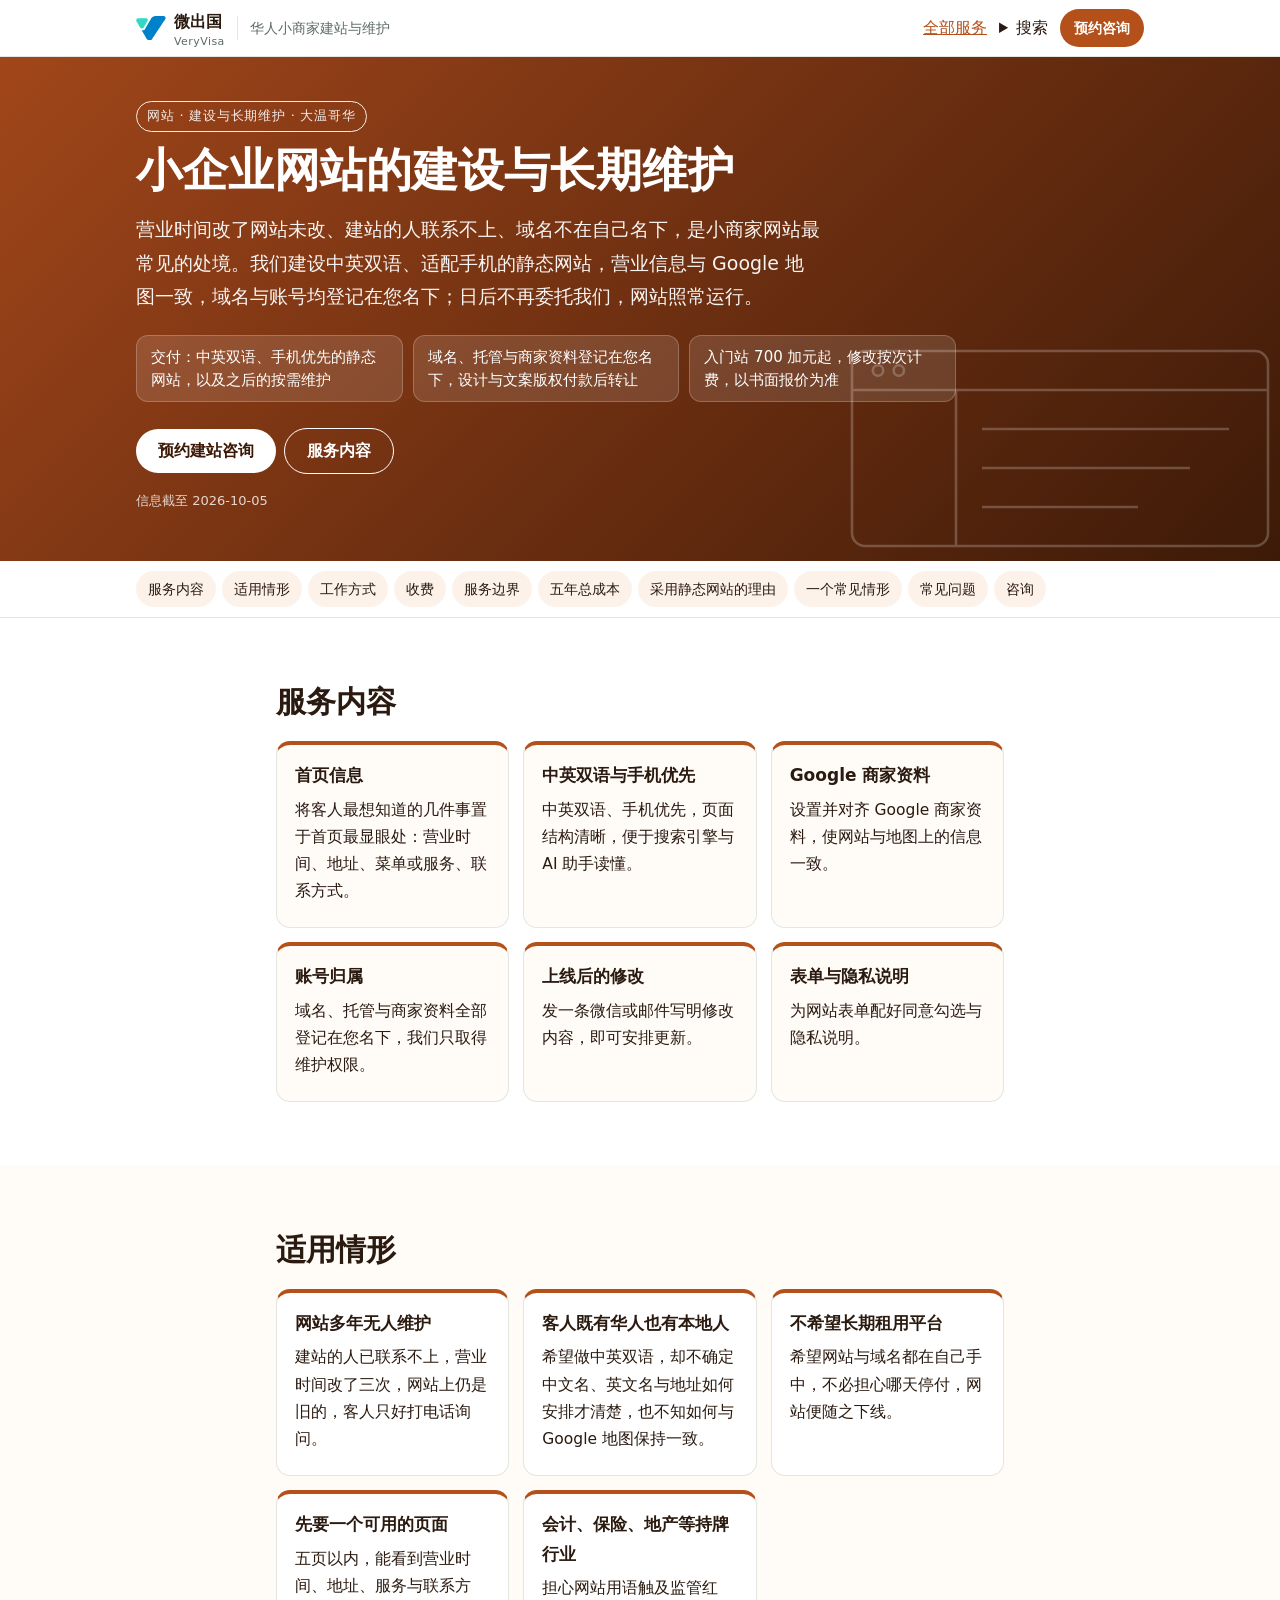
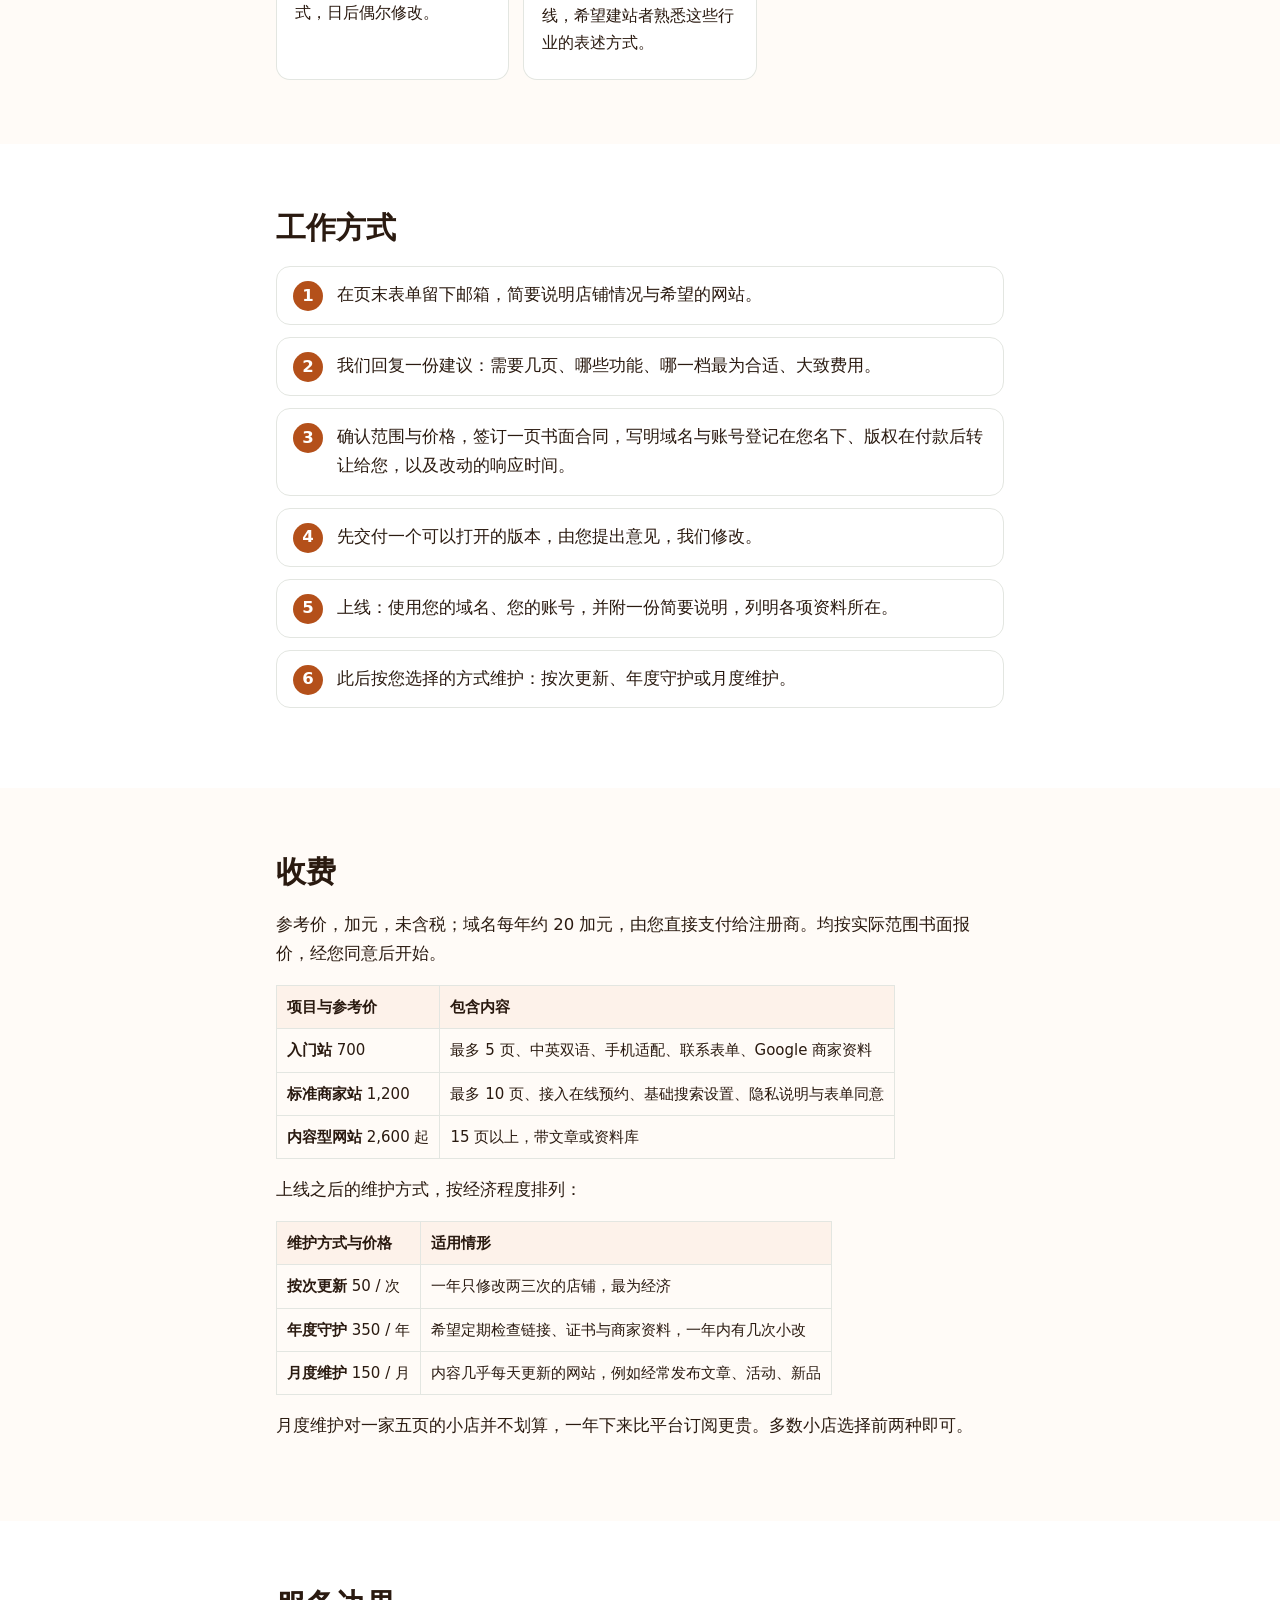
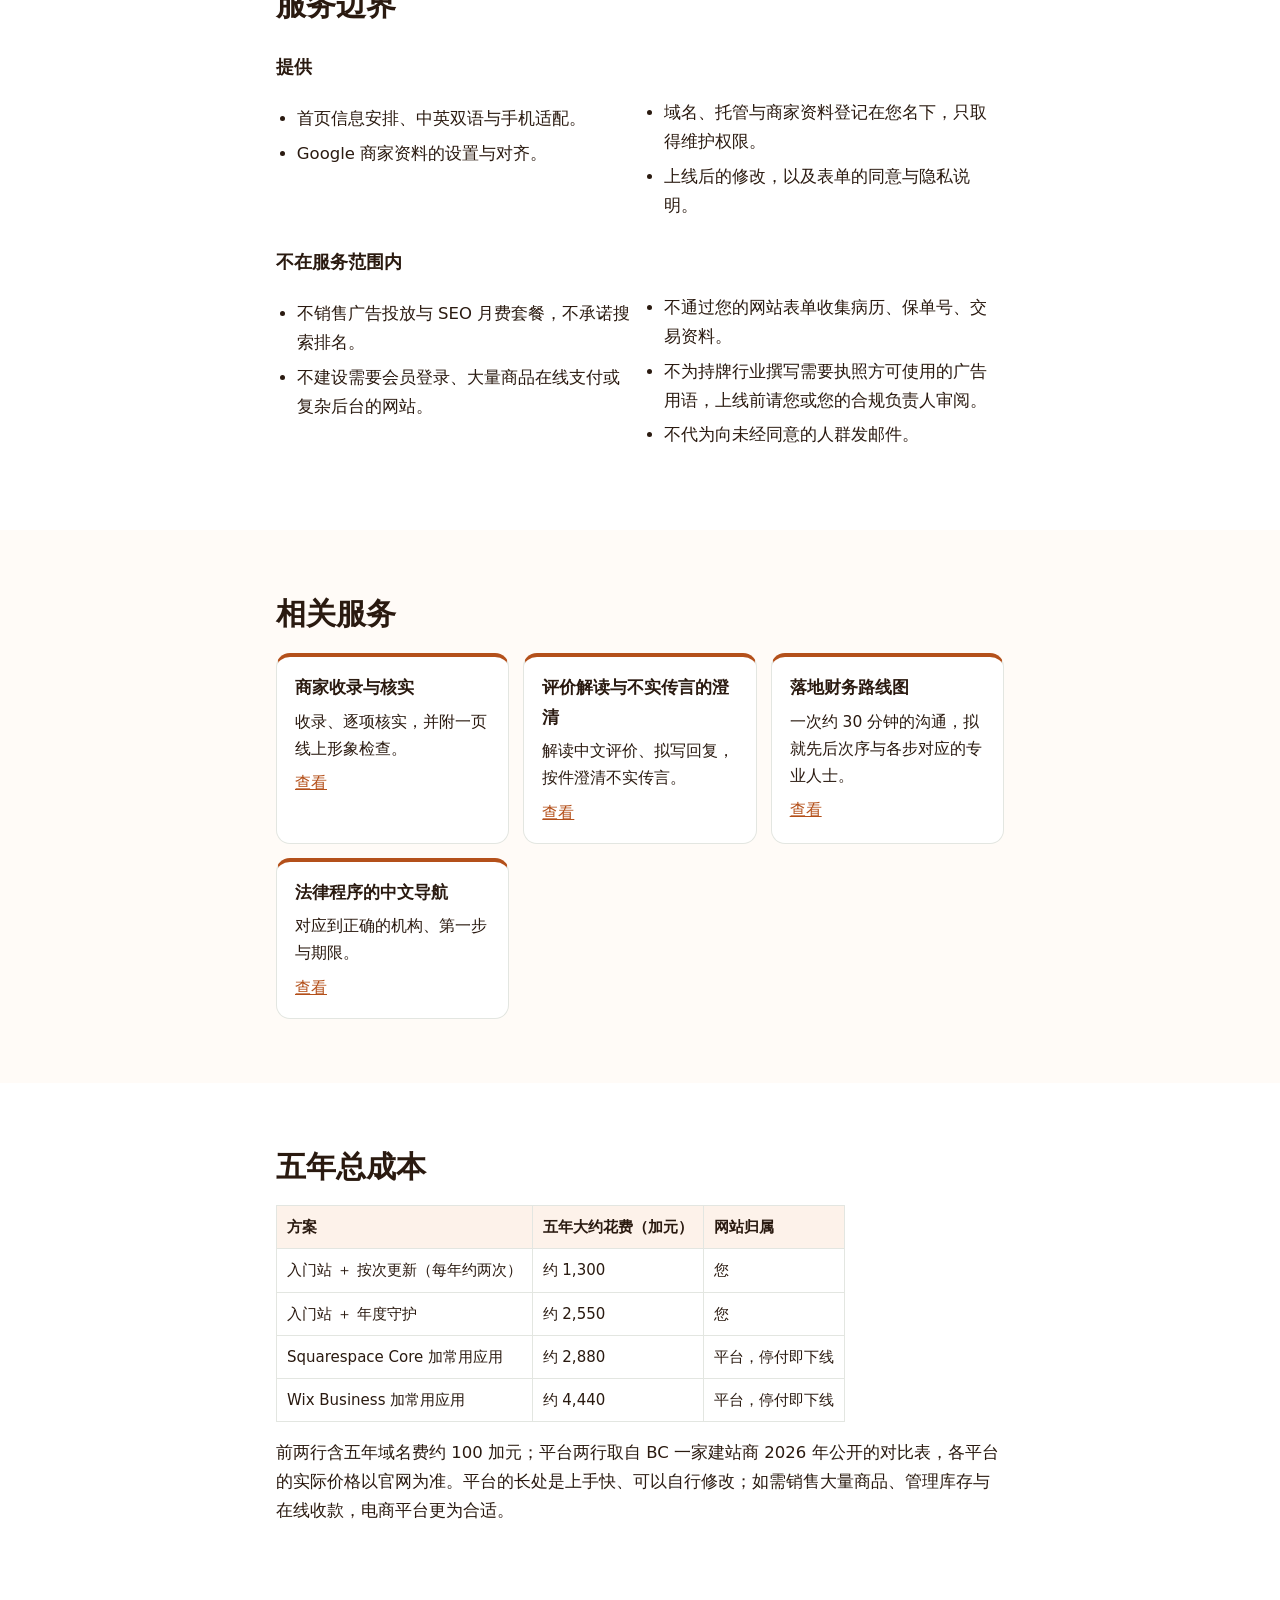
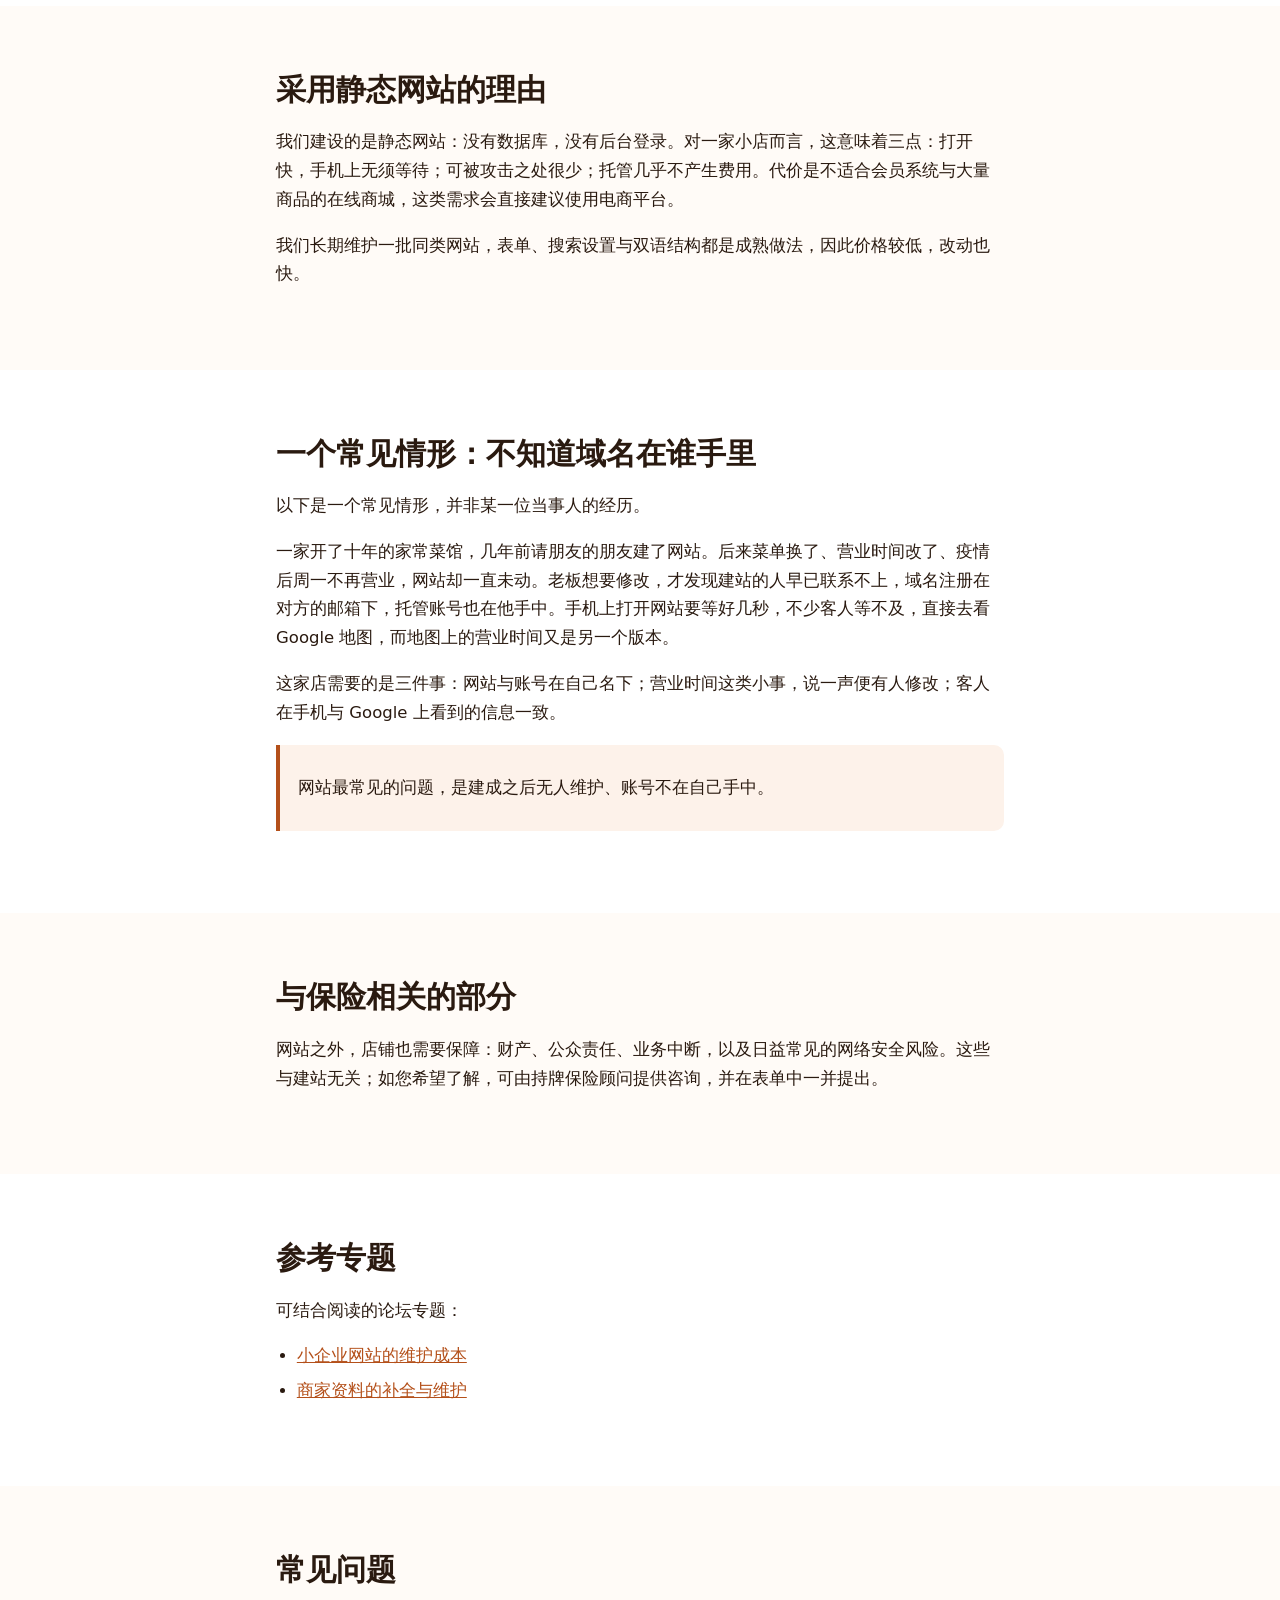
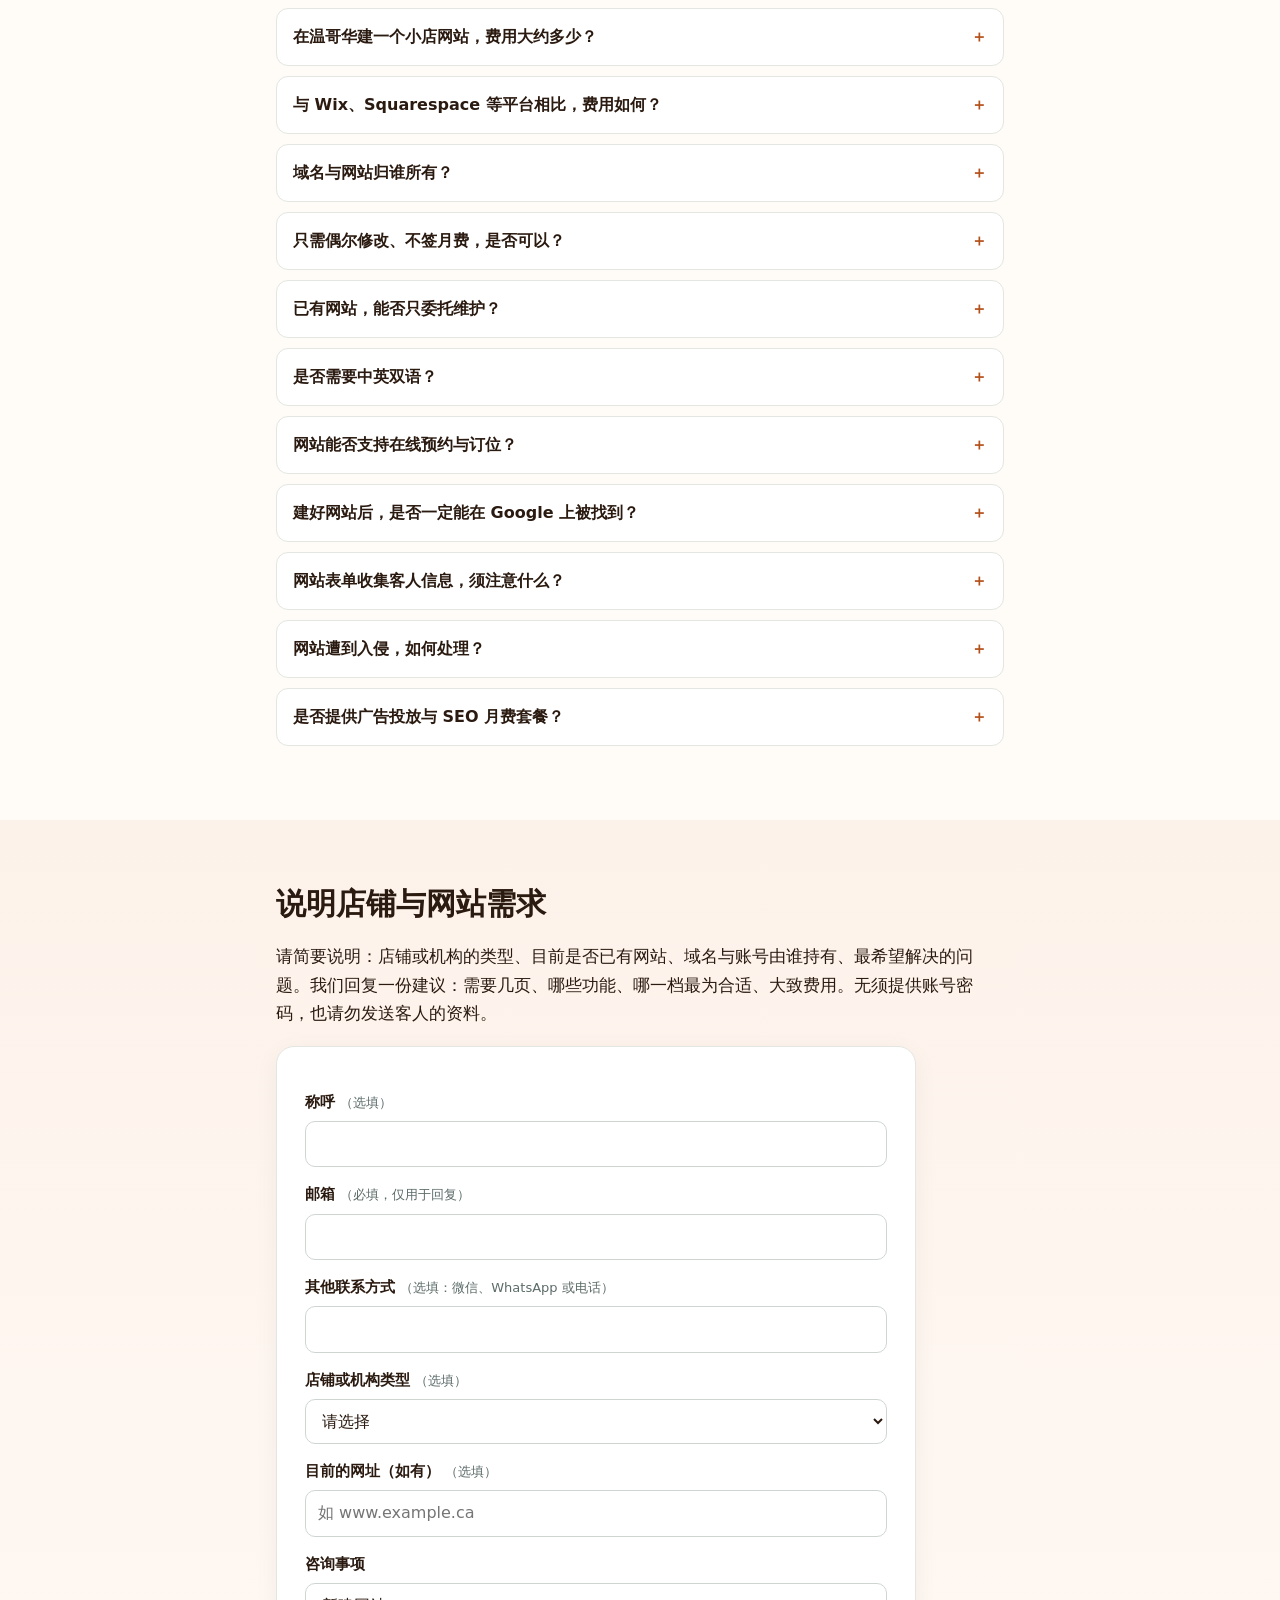
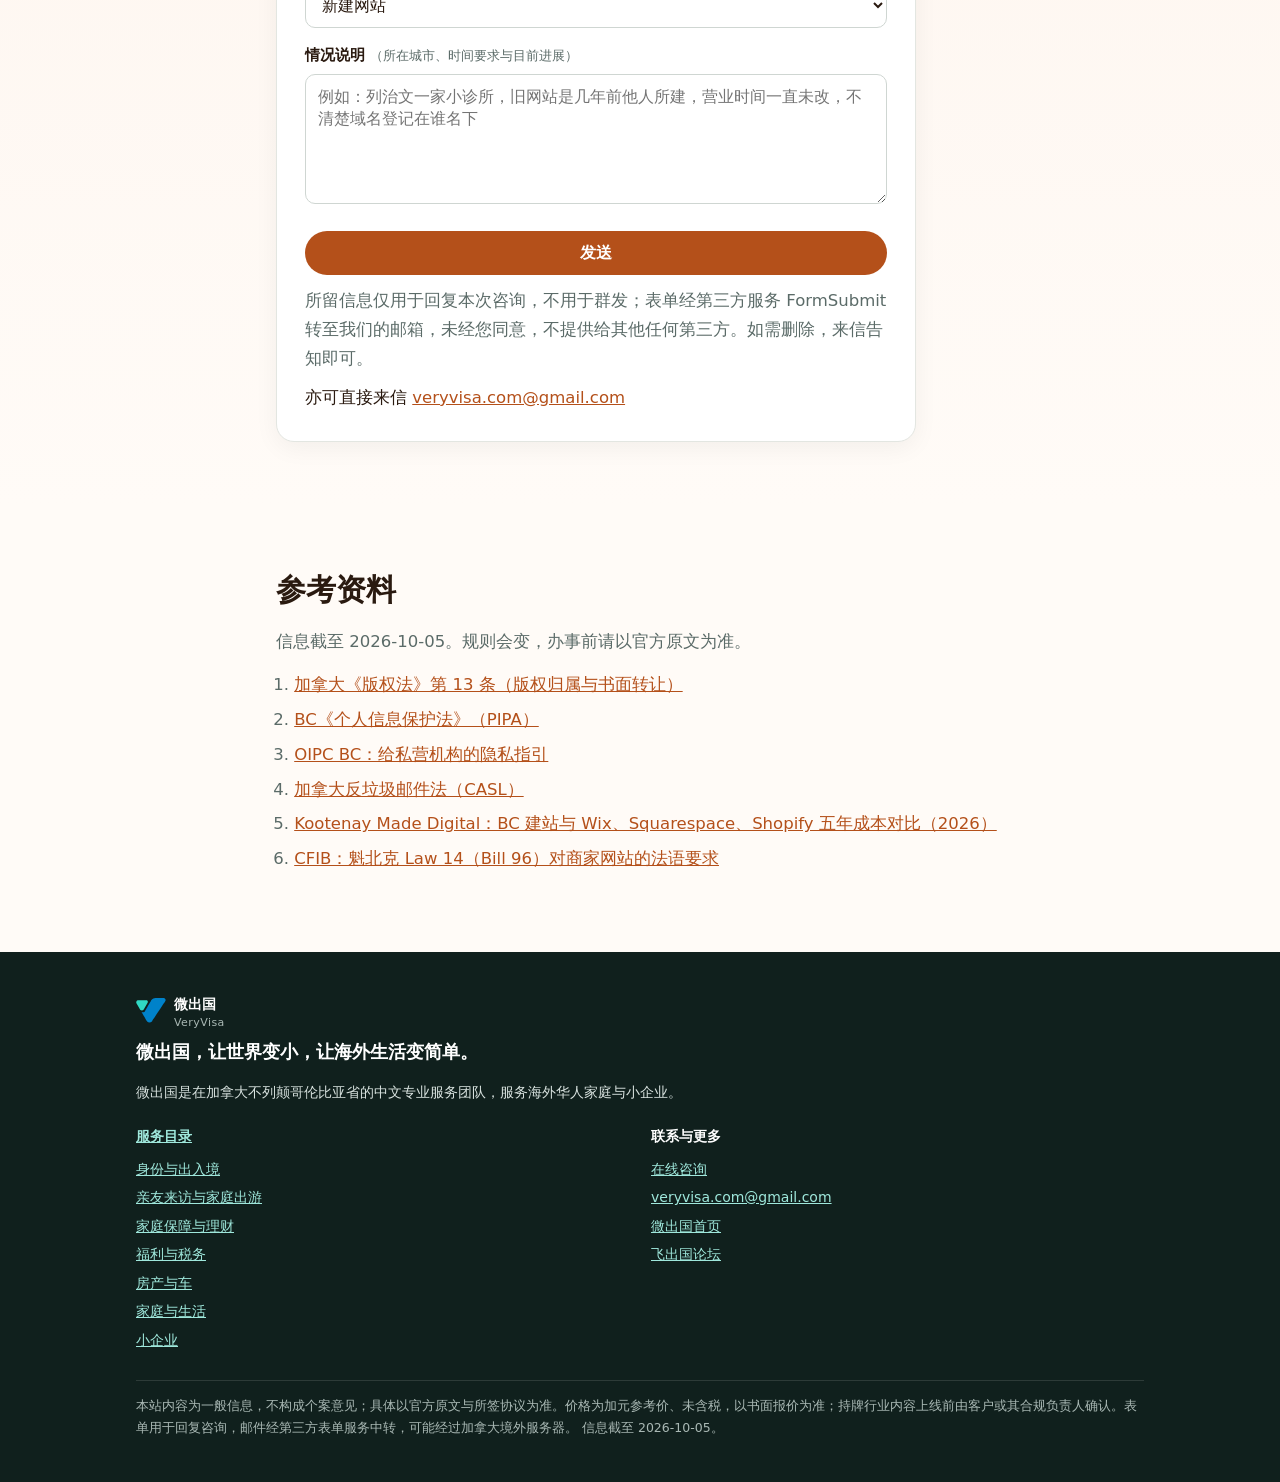
==== commit 215d3408: "publish chinese-small-business-website-care 2026-10-07 16:54" ====
--- a/index.html
+++ b/index.html
@@ -182,6 +182,8 @@
 <path fill="#30D9C4" d="M 107.894531 95.808594 L 127.277344 95.808594 C 127.277344 95.808594 129.507812 95.628906 130.835938 97.679688 C 131.585938 98.910156 131.65625 100.316406 131.082031 101.546875 L 121.609375 117.953125 C 121.609375 117.953125 120.335938 120.65625 117.011719 120.824219 C 113.714844 120.910156 112.242188 118.40625 112.242188 118.40625 L 103.722656 103.652344 C 103.722656 103.652344 102.304688 101.792969 103.09375 99.332031 C 103.878906 96.878906 106.148438 95.773438 107.894531 95.808594 "/>
 <path fill="#0082CA" d="M 115.964844 124.792969 C 115.847656 124.59375 116.09375 124.378906 116.277344 124.519531 C 117.195312 125.21875 118.664062 125.902344 120.683594 125.515625 C 122.164062 125.210938 123.550781 124.296875 124.402344 122.757812 C 125.242188 121.300781 138.8125 97.8125 138.8125 97.8125 C 138.8125 97.8125 141.9375 90.917969 150.207031 90.550781 L 169.96875 90.550781 C 169.96875 90.550781 173 90.390625 174.503906 93.40625 C 175.921875 96.433594 173.941406 98.695312 173.667969 99.109375 C 173.394531 99.523438 142.203125 146.726562 142.203125 146.726562 C 142.203125 146.726562 140.003906 150.347656 135.40625 150.347656 C 130.808594 150.347656 128.707031 146.878906 128.417969 146.398438 C 128.175781 145.992188 118.835938 129.78125 115.964844 124.792969 "/></svg><span>微出国<small>VeryVisa</small></span></a>
 <span class="vv-site">华人小商家建站与维护</span>
+<a class="all-services" href="../services/">全部服务</a>
+<details class="service-search"><summary aria-label="搜索服务">搜索</summary><form action="../services/" method="get" role="search"><label for="service-q">查找服务</label><input id="service-q" name="q" type="search" maxlength="100" placeholder="事项或关键词"><button type="submit">搜索</button></form></details>
 <a class="vv-cta" href="#contact">预约咨询</a>
 </div></header>
 <main>
@@ -193,6 +195,7 @@
 <a class="btn btn-primary" href="#contact">预约建站咨询</a><a class="btn btn-ghost" href="#deliver">服务内容</a>
 <p class="asof">信息截至 2026-10-05</p>
 </div></section>
+
 <nav class="toc" aria-label="本页目录"><div class="wrap"><a href="#deliver">服务内容</a><a href="#who">适用情形</a><a href="#how">工作方式</a><a href="#price">收费</a><a href="#scope">服务边界</a><a href="#five-years">五年总成本</a><a href="#why">采用静态网站的理由</a><a href="#story">一个常见情形</a><a href="#faq">常见问题</a><a href="#contact">咨询</a></div></nav>
 <section class="sec" id="deliver"><div class="wrap narrow"><h2>服务内容</h2>
 <div class="cards"><div class="card"><h3>首页信息</h3><p>将客人最想知道的几件事置于首页最显眼处：营业时间、地址、菜单或服务、联系方式。</p></div><div class="card"><h3>中英双语与手机优先</h3><p>中英双语、手机优先，页面结构清晰，便于搜索引擎与 AI 助手读懂。</p></div><div class="card"><h3>Google 商家资料</h3><p>设置并对齐 Google 商家资料，使网站与地图上的信息一致。</p></div><div class="card"><h3>账号归属</h3><p>域名、托管与商家资料全部登记在您名下，我们只取得维护权限。</p></div><div class="card"><h3>上线后的修改</h3><p>发一条微信或邮件写明修改内容，即可安排更新。</p></div><div class="card"><h3>表单与隐私说明</h3><p>为网站表单配好同意勾选与隐私说明。</p></div></div>
@@ -211,7 +214,7 @@
 <ul><li>首页信息安排、中英双语与手机适配。</li><li>Google 商家资料的设置与对齐。</li><li>域名、托管与商家资料登记在您名下，只取得维护权限。</li><li>上线后的修改，以及表单的同意与隐私说明。</li></ul>
 <h3>不在服务范围内</h3>
 <ul><li>不销售广告投放与 SEO 月费套餐，不承诺搜索排名。</li><li>不建设需要会员登录、大量商品在线支付或复杂后台的网站。</li><li>不通过您的网站表单收集病历、保单号、交易资料。</li><li>不为持牌行业撰写需要执照方可使用的广告用语，上线前请您或您的合规负责人审阅。</li><li>不代为向未经同意的人群发邮件。</li></ul></div>
-</div></section><section class="sec" id="five-years"><div class="wrap narrow"><h2>五年总成本</h2>
+</div></section><section class="sec" id="related"><div class="wrap narrow"><h2>相关服务</h2><div class="cards"><div class="card" data-service="business.directory"><h3>商家收录与核实</h3><p>收录、逐项核实，并附一页线上形象检查。</p><a href="../bc-chinese-business-directory-promotion/">查看</a></div><div class="card" data-service="business.reputation"><h3>评价解读与不实传言的澄清</h3><p>解读中文评价、拟写回复，按件澄清不实传言。</p><a href="../bc-chinese-business-directory-promotion/#reviews">查看</a></div><div class="card" data-service="finance.financial-roadmap"><h3>落地财务路线图</h3><p>一次约 30 分钟的沟通，拟就先后次序与各步对应的专业人士。</p><a href="../canada-personal-business-financial-consulting/">查看</a></div><div class="card" data-service="family.legal"><h3>法律程序的中文导航</h3><p>对应到正确的机构、第一步与期限。</p><a href="../canada-legal-support-navigation/">查看</a></div></div></div></section><section class="sec" id="five-years"><div class="wrap narrow"><h2>五年总成本</h2>
 <table><thead><tr><th>方案</th><th>五年大约花费（加元）</th><th>网站归属</th></tr></thead><tbody><tr><td>入门站 ＋ 按次更新（每年约两次）</td><td>约 1,300</td><td>您</td></tr><tr><td>入门站 ＋ 年度守护</td><td>约 2,550</td><td>您</td></tr><tr><td>Squarespace Core 加常用应用</td><td>约 2,880</td><td>平台，停付即下线</td></tr><tr><td>Wix Business 加常用应用</td><td>约 4,440</td><td>平台，停付即下线</td></tr></tbody></table>
 <p>前两行含五年域名费约 100 加元；平台两行取自 BC 一家建站商 2026 年公开的对比表，各平台的实际价格以官网为准。平台的长处是上手快、可以自行修改；如需销售大量商品、管理库存与在线收款，电商平台更为合适。</p>
 </div></section><section class="sec" id="why"><div class="wrap narrow"><h2>采用静态网站的理由</h2>
@@ -225,7 +228,8 @@
 </div></section><section class="sec" id="insurance"><div class="wrap narrow"><h2>与保险相关的部分</h2>
 <p>网站之外，店铺也需要保障：财产、公众责任、业务中断，以及日益常见的网络安全风险。这些与建站无关；如您希望了解，可由持牌保险顾问提供咨询，并在表单中一并提出。</p>
 </div></section>
-<section class="sec faq" id="faq"><div class="wrap narrow"><h2>常见问题</h2><details><summary>在温哥华建一个小店网站，费用大约多少？</summary><p>入门站参考价 700 加元（最多 5 页、中英双语、手机适配、联系表单、Google 商家资料），最终按页数、语言与功能书面报价。BC 本地公开的价格从几百到几千加元不等，电商站更高。</p></details><details><summary>与 Wix、Squarespace 等平台相比，费用如何？</summary><p>取决于计算方式。平台按月或按年租用，每年都须付费，停付后网站即下线；我们一次建成，之后只付托管、域名与改动费用。入门站加按次更新，五年下来约 1,300 加元；入门站加年度守护约 2,550 加元。年度守护的价格与平台年费相近，区别在于网站与账号都归您所有。</p></details><details><summary>域名与网站归谁所有？</summary><p>归您所有。域名、托管与 Google 商家资料都以您的账号注册，我们只取得维护权限；合同中写明设计与文案的版权在付款后转让给您，第三方素材按其许可使用。加拿大《版权法》规定版权转让须书面签字，因此这一条必须写入合同。</p></details><details><summary>只需偶尔修改、不签月费，是否可以？</summary><p>可以，按次更新每次 50 加元。一年修改两三次的店铺，这种方式最为经济。</p></details><details><summary>已有网站，能否只委托维护？</summary><p>可以。先查明现有的域名、托管与商家资料登记在谁名下、能否取回，再提供一份接手方案与报价。不少店铺的第一步，是把账号取回自己手中。</p></details><details><summary>是否需要中英双语？</summary><p>客人中既有华人也有本地人的，建议采用。店名、地址、营业时间的中英文如何安排、如何与 Google 地图保持一致，会一并理顺。如需向魁北克的客人进行商业销售，还须另备法语版本。</p></details><details><summary>网站能否支持在线预约与订位？</summary><p>可以接入成熟的第三方预约服务。我们不自行开发预约系统，也不建设需要会员登录、大量商品在线支付的电商站，这类需求更适合电商平台。</p></details><details><summary>建好网站后，是否一定能在 Google 上被找到？</summary><p>任何人都无法承诺排名。我们把页面结构写清楚，使名称、地址、电话、营业时间与 Google 商家资料保持一致，并加上结构化数据，让搜索引擎与 AI 助手更容易读懂您的店铺。</p></details><details><summary>网站表单收集客人信息，须注意什么？</summary><p>BC 的个人信息保护法（PIPA）要求说明收集用途、取得同意、只收集必要的信息。我们会配好隐私说明与同意勾选；病历、保单号、交易资料这类敏感信息，不通过网站表单收集。</p></details><details><summary>网站遭到入侵，如何处理？</summary><p>我们建设的是静态网站，没有数据库与后台登录，可被攻击之处很少；同时保留备份，出现问题可以回退到上一版。</p></details><details><summary>是否提供广告投放与 SEO 月费套餐？</summary><p>不提供。我们只做网站本身与基础的搜索设置，不销售广告，也不销售长期 SEO 套餐。</p></details></div></section>
+<section class="sec" id="forum-topics"><div class="wrap narrow"><h2>参考专题</h2><p>可结合阅读的论坛专题：</p><ul><li><a href="https://bbs.fcgvisa.com/t/60700">小企业网站的维护成本</a></li><li><a href="https://bbs.fcgvisa.com/t/60798">商家资料的补全与维护</a></li></ul></div></section><section class="sec faq" id="faq"><div class="wrap narrow"><h2>常见问题</h2><details><summary>在温哥华建一个小店网站，费用大约多少？</summary><p>入门站参考价 700 加元（最多 5 页、中英双语、手机适配、联系表单、Google 商家资料），最终按页数、语言与功能书面报价。BC 本地公开的价格从几百到几千加元不等，电商站更高。</p></details><details><summary>与 Wix、Squarespace 等平台相比，费用如何？</summary><p>取决于计算方式。平台按月或按年租用，每年都须付费，停付后网站即下线；我们一次建成，之后只付托管、域名与改动费用。入门站加按次更新，五年下来约 1,300 加元；入门站加年度守护约 2,550 加元。年度守护的价格与平台年费相近，区别在于网站与账号都归您所有。</p></details><details><summary>域名与网站归谁所有？</summary><p>归您所有。域名、托管与 Google 商家资料都以您的账号注册，我们只取得维护权限；合同中写明设计与文案的版权在付款后转让给您，第三方素材按其许可使用。加拿大《版权法》规定版权转让须书面签字，因此这一条必须写入合同。</p></details><details><summary>只需偶尔修改、不签月费，是否可以？</summary><p>可以，按次更新每次 50 加元。一年修改两三次的店铺，这种方式最为经济。</p></details><details><summary>已有网站，能否只委托维护？</summary><p>可以。先查明现有的域名、托管与商家资料登记在谁名下、能否取回，再提供一份接手方案与报价。不少店铺的第一步，是把账号取回自己手中。</p></details><details><summary>是否需要中英双语？</summary><p>客人中既有华人也有本地人的，建议采用。店名、地址、营业时间的中英文如何安排、如何与 Google 地图保持一致，会一并理顺。如需向魁北克的客人进行商业销售，还须另备法语版本。</p></details><details><summary>网站能否支持在线预约与订位？</summary><p>可以接入成熟的第三方预约服务。我们不自行开发预约系统，也不建设需要会员登录、大量商品在线支付的电商站，这类需求更适合电商平台。</p></details><details><summary>建好网站后，是否一定能在 Google 上被找到？</summary><p>任何人都无法承诺排名。我们把页面结构写清楚，使名称、地址、电话、营业时间与 Google 商家资料保持一致，并加上结构化数据，让搜索引擎与 AI 助手更容易读懂您的店铺。</p></details><details><summary>网站表单收集客人信息，须注意什么？</summary><p>BC 的个人信息保护法（PIPA）要求说明收集用途、取得同意、只收集必要的信息。我们会配好隐私说明与同意勾选；病历、保单号、交易资料这类敏感信息，不通过网站表单收集。</p></details><details><summary>网站遭到入侵，如何处理？</summary><p>我们建设的是静态网站，没有数据库与后台登录，可被攻击之处很少；同时保留备份，出现问题可以回退到上一版。</p></details><details><summary>是否提供广告投放与 SEO 月费套餐？</summary><p>不提供。我们只做网站本身与基础的搜索设置，不销售广告，也不销售长期 SEO 套餐。</p></details></div></section>
+
 <section class="sec contact" id="contact"><div class="wrap narrow">
 <h2>说明店铺与网站需求</h2>
 <p>请简要说明：店铺或机构的类型、目前是否已有网站、域名与账号由谁持有、最希望解决的问题。我们回复一份建议：需要几页、哪些功能、哪一档最为合适、大致费用。无须提供账号密码，也请勿发送客人的资料。</p>
@@ -257,7 +261,7 @@
   <textarea id="f-msg" name="message" maxlength="4000" placeholder="例如：列治文一家小诊所，旧网站是几年前他人所建，营业时间一直未改，不清楚域名登记在谁名下"></textarea>
   <button class="btn" type="submit">发送</button>
   <p class="form-msg" role="status" aria-live="polite"></p>
-  <p class="privacy">所留信息仅用于回复本次咨询，不用于群发；表单经第三方服务 FormSubmit 转至我们的邮箱，未经您同意，不提供给其他任何第三方。如需删除，来信告知即可。首次沟通不收费。</p>
+  <p class="privacy">所留信息仅用于回复本次咨询，不用于群发；表单经第三方服务 FormSubmit 转至我们的邮箱，未经您同意，不提供给其他任何第三方。如需删除，来信告知即可。</p>
   <p class="mailto">亦可直接来信 <a href="mailto:veryvisa.com@gmail.com?subject=%5B%E5%BE%AE%E5%87%BA%E5%9B%BD%C2%B7%E5%8D%8E%E4%BA%BA%E5%B0%8F%E5%95%86%E5%AE%B6%E5%BB%BA%E7%AB%99%E4%B8%8E%E7%BB%B4%E6%8A%A4%5D%20%E5%92%A8%E8%AF%A2">veryvisa.com@gmail.com</a></p>
 </form>
 </div></section>
@@ -270,11 +274,12 @@
 <p class="slogan">微出国，让世界变小，让海外生活变简单。</p>
 <p>微出国是在加拿大不列颠哥伦比亚省的中文专业服务团队，服务海外华人家庭与小企业。</p>
 <div class="cols">
-<div><h4>微出国其他服务</h4><ul><li><a href="../bc-car-buying-auto-insurance/">BC 买车与车险</a></li><li><a href="../bc-chinese-business-directory-promotion/">华人商家黄页与口碑</a></li><li><a href="../bc-estate-planning-executor-support/">遗产梳理与执行人协助</a></li><li><a href="../bc-home-buyer-risk-review/">房产购买前评估</a></li><li><a href="../bc-pre-listing-home-fix/">房产上市前体检</a></li><li><a href="../bc-seniors-care-navigation/">BC 长辈照护导航</a></li><li><a href="../canada-benefits-eligibility-checker/">加拿大福利自查</a></li><li><a href="../canada-insurance-policy-checkup/">加拿大保单体检</a></li><li><a href="../canada-legal-support-navigation/">BC 法律程序中文导航</a></li><li><a href="../canada-newcomer-first-90-days/">BC 新移民落地 90 天</a></li><li><a href="../canada-personal-business-financial-consulting/">落地财务路线图</a></li><li><a href="../canada-scam-check-chinese-seniors/">华人长辈防诈骗</a></li><li><a href="../canada-tax-return-filing/">加拿大报税情形诊断</a></li><li><a href="../canada-travel-insurance-super-visa/">探亲与超签保险</a></li></ul></div>
+<div><h4><a href="../services/">服务目录</a></h4><ul><li><a href="../services/#status">身份与出入境</a></li><li><a href="../services/#travel">亲友来访与家庭出游</a></li><li><a href="../services/#finance">家庭保障与理财</a></li><li><a href="../services/#benefits-tax">福利与税务</a></li><li><a href="../services/#property-car">房产与车</a></li><li><a href="../services/#family">家庭与生活</a></li><li><a href="../services/#business">小企业</a></li></ul></div>
 <div><h4>联系与更多</h4><ul><li><a href="#contact">在线咨询</a></li><li><a href="mailto:veryvisa.com@gmail.com?subject=%5B%E5%BE%AE%E5%87%BA%E5%9B%BD%C2%B7%E5%8D%8E%E4%BA%BA%E5%B0%8F%E5%95%86%E5%AE%B6%E5%BB%BA%E7%AB%99%E4%B8%8E%E7%BB%B4%E6%8A%A4%5D%20%E5%92%A8%E8%AF%A2">veryvisa.com@gmail.com</a></li><li><a href="https://veryvisa.github.io/">微出国首页</a></li><li><a href="https://bbs.fcgvisa.com/">飞出国论坛</a></li></ul></div>
 </div>
-<p class="legal">价格为参考价（加元，未含税），以书面报价为准；不保证搜索排名或流量。我们不为保险、地产、医疗、法律等持牌行业撰写需要执照方可使用的广告用语，上线前由客户或其合规负责人确认。表单仅用于回复咨询，邮件经第三方表单服务中转，可能经过加拿大境外的服务器。 信息截至 2026-10-05。</p>
+<p class="legal">本站内容为一般信息，不构成个案意见；具体以官方原文与所签协议为准。价格为加元参考价、未含税，以书面报价为准；持牌行业内容上线前由客户或其合规负责人确认。表单用于回复咨询，邮件经第三方表单服务中转，可能经过加拿大境外服务器。 信息截至 2026-10-05。</p>
 </div></footer>
+<nav class="mobile-service-bar" aria-label="快捷服务" hidden><a href="../services/">全部服务</a><a href="#contact">预约</a></nav>
 <script src="assets/form.js" defer></script>
 </body>
 </html>
--- a/assets/site.css
+++ b/assets/site.css
@@ -114,3 +114,21 @@
 @media (min-width:760px){.form{padding:28px}.sec{padding:64px 0}}
 @media (max-width:480px){.btn-ghost{margin:10px 0 0}.vv-site{display:none}}
 @media print{.vv-top,.toc,.contact,.vv-foot{display:none}}
+
+/* 子页面：面包屑与站内导航（kit 2026-10-06） */
+a.vv-site{text-decoration:none}
+.crumbs{background:var(--card);border-bottom:1px solid var(--line);font-size:13px;color:var(--muted)}
+.crumbs .wrap{padding-top:8px;padding-bottom:8px;white-space:nowrap;overflow-x:auto;scrollbar-width:none}
+.crumbs a{color:var(--muted)}
+.pages h3{font-size:15px;color:var(--muted);font-weight:600;margin:22px 0 8px;letter-spacing:.02em}
+.pagenav{list-style:none;margin:0;padding:0;display:grid;gap:10px;grid-template-columns:repeat(auto-fit,minmax(220px,1fr))}
+.pagenav li a,.pagenav li.cur span{display:block;height:100%;background:var(--card);border:1px solid var(--line);border-radius:var(--radius);padding:12px 14px;text-decoration:none;color:var(--ink)}
+.pagenav li a:hover{border-color:var(--accent)}
+.pagenav li a strong{display:block;color:var(--accent);font-size:16px}
+.pagenav li a span{display:block;font-size:14px;color:var(--muted);line-height:1.6;margin-top:2px}
+.pagenav li.cur span{background:var(--soft);color:var(--muted);font-size:14px}
+.pagenav-home{margin-top:16px}
+
+/* 服务目录组件：不加载外部资源。 */
+.vv-top .wrap{flex-wrap:wrap;gap:12px}.all-services{white-space:nowrap}.service-search{position:relative}.service-search summary{cursor:pointer;white-space:nowrap}.service-search form{position:absolute;right:0;top:100%;z-index:30;width:min(300px,86vw);padding:16px;background:var(--bg);border:1px solid var(--accent);border-radius:8px;box-shadow:0 8px 24px #0002}.service-search input{width:100%;box-sizing:border-box;padding:8px;margin:8px 0}.licensees{padding:12px 20px}.licensee{font-size:1rem;line-height:1.7}.licensee.rcic{font-size:.9rem}.mobile-service-bar{display:none}.mobile-service-bar[hidden]{display:none!important}
+@media(max-width:719px){body{padding-bottom:56px}.vv-top .vv-site{flex:1;min-width:130px}.service-search{position:static}.service-search form{right:16px;top:auto}.mobile-service-bar{display:flex;position:fixed;bottom:0;left:0;right:0;height:52px;z-index:40;background:var(--bg);border-top:1px solid var(--accent);box-shadow:0 -3px 15px #0001}.mobile-service-bar a{flex:1;display:flex;align-items:center;justify-content:center;text-decoration:none}.mobile-service-bar a:last-child{background:var(--accent);color:var(--accent-ink)}}
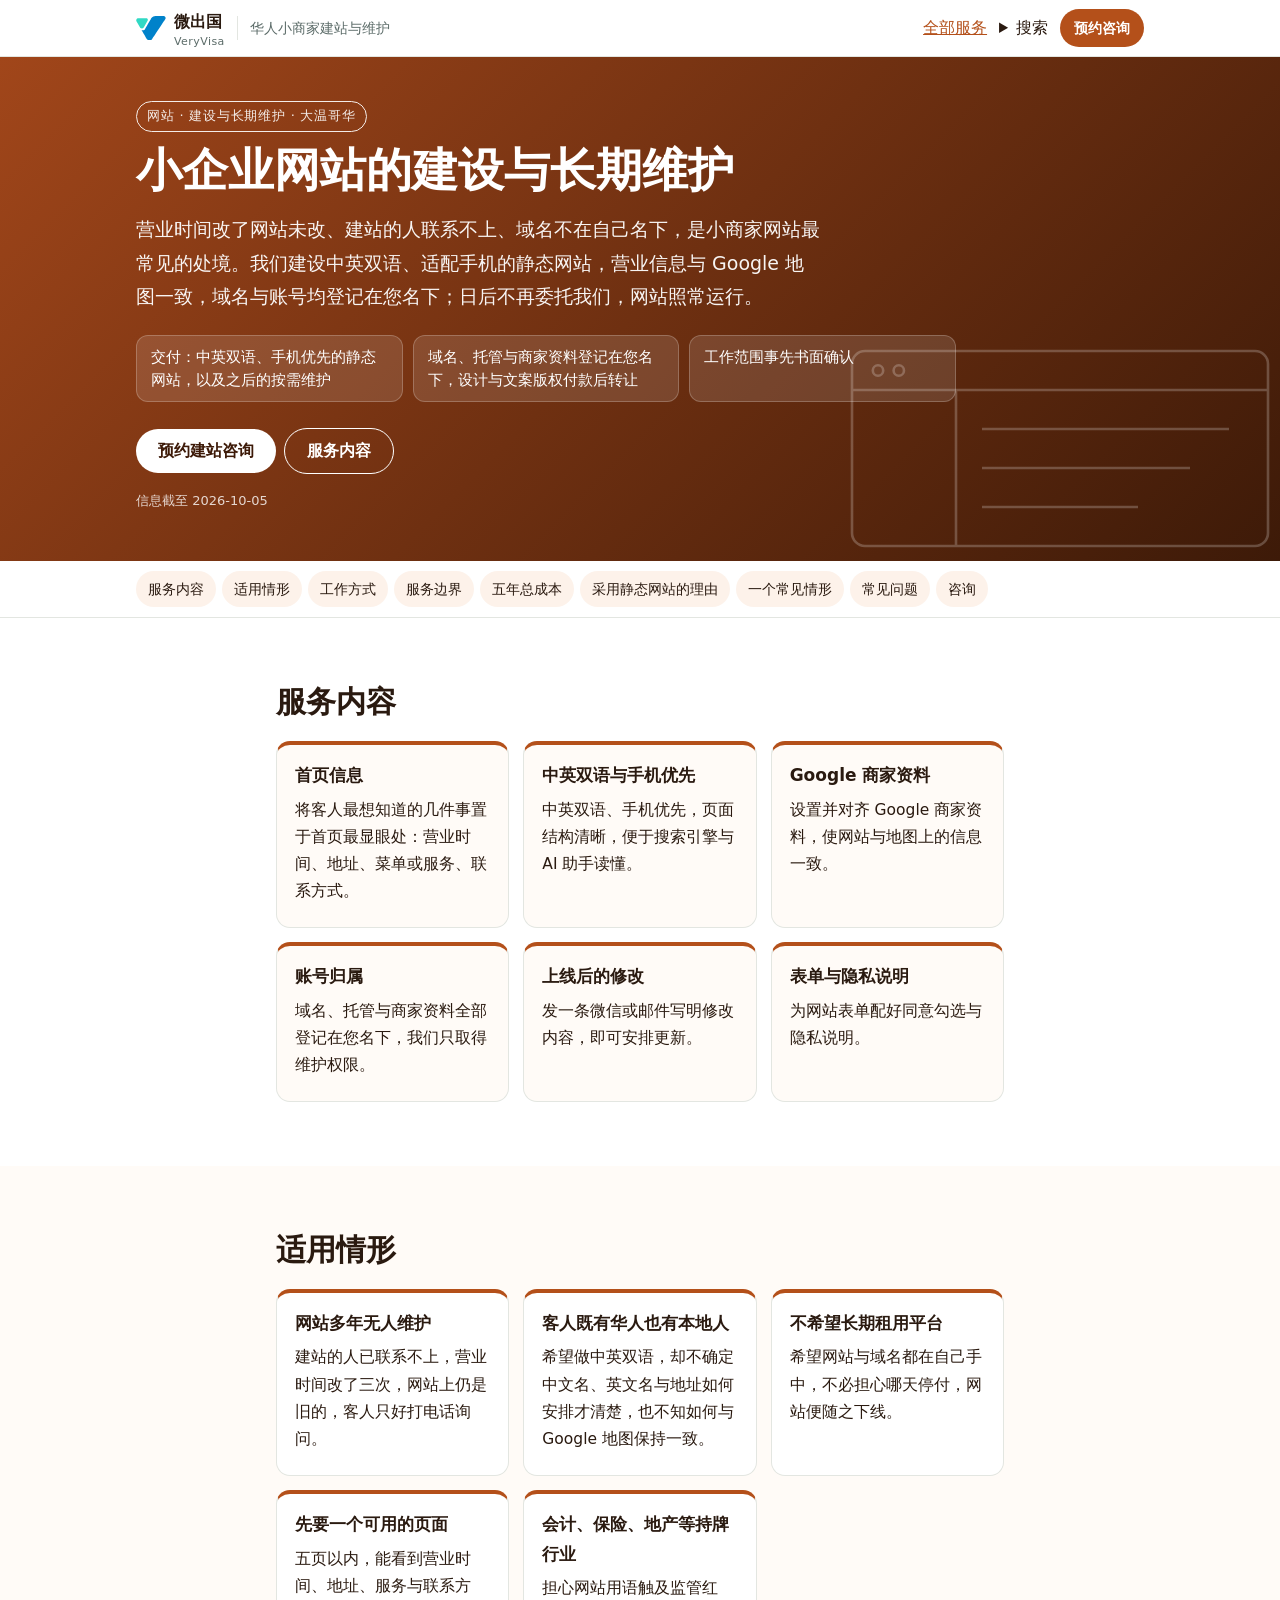
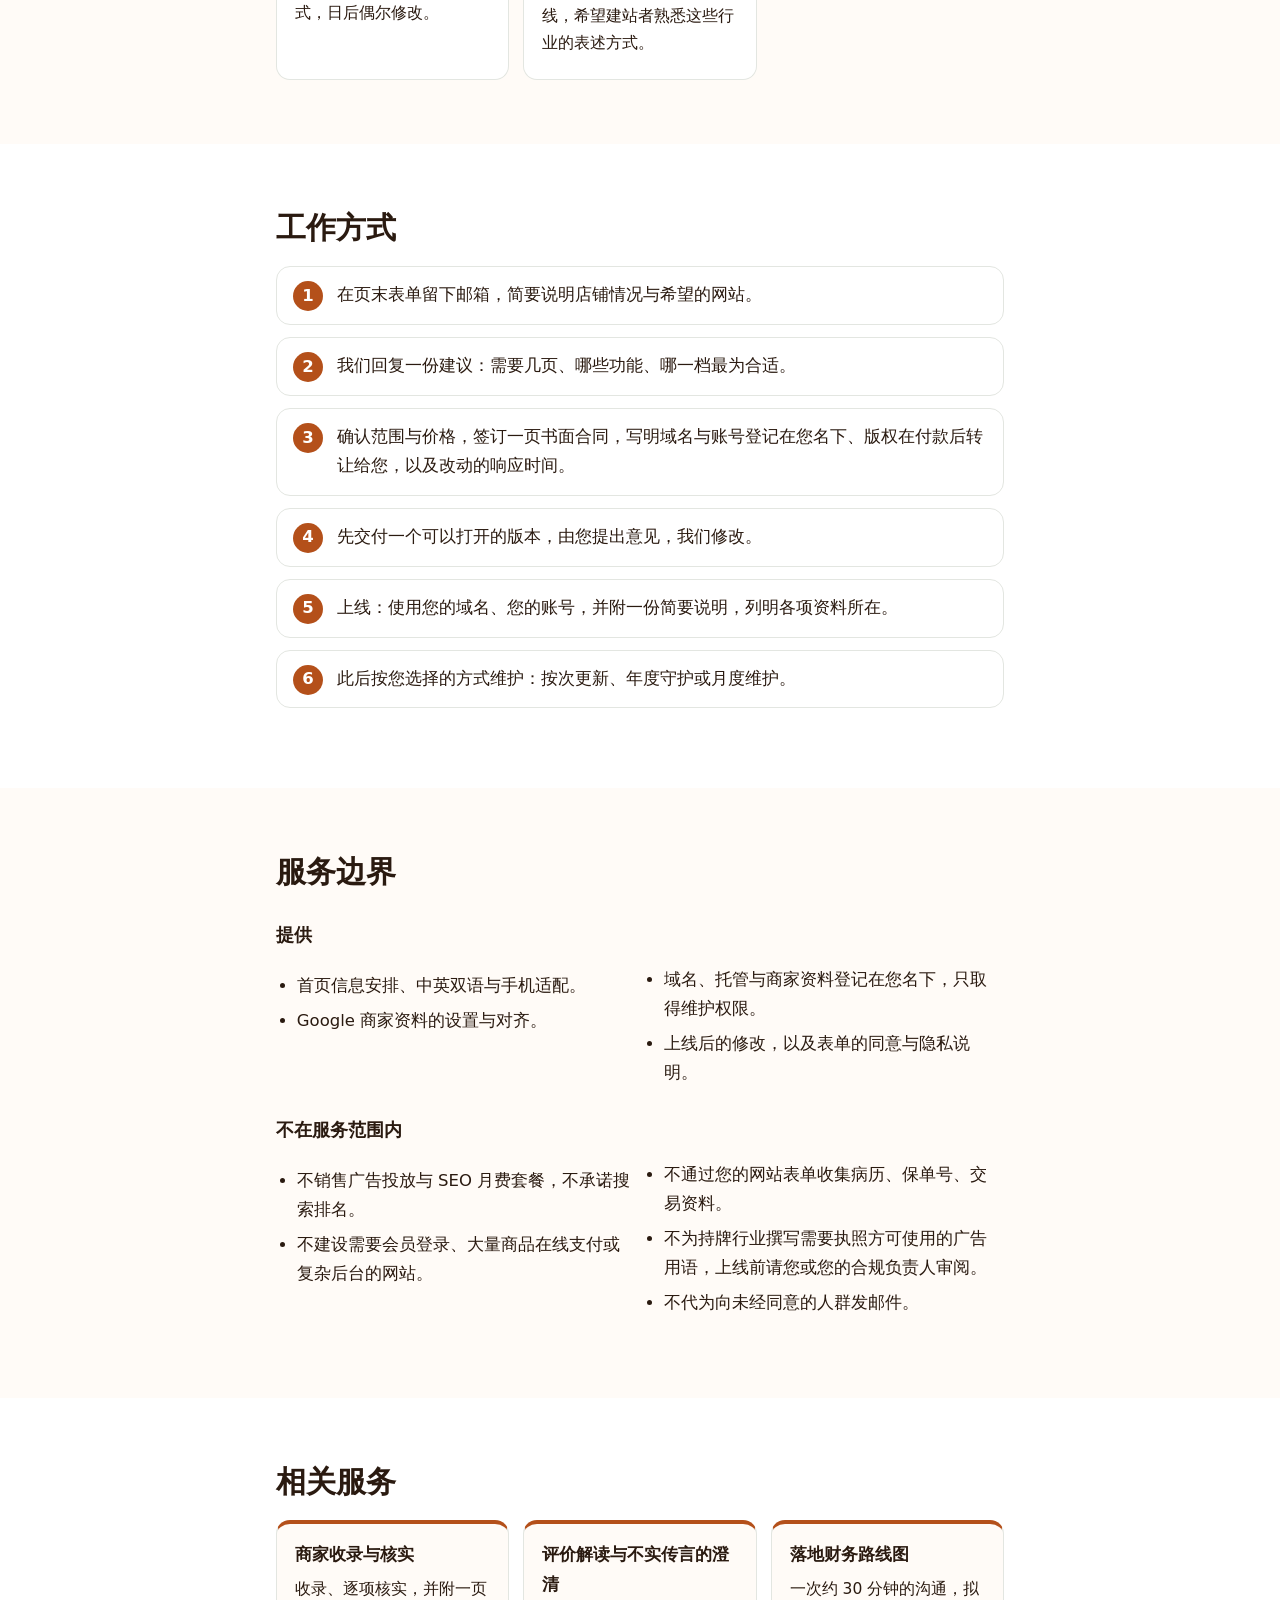
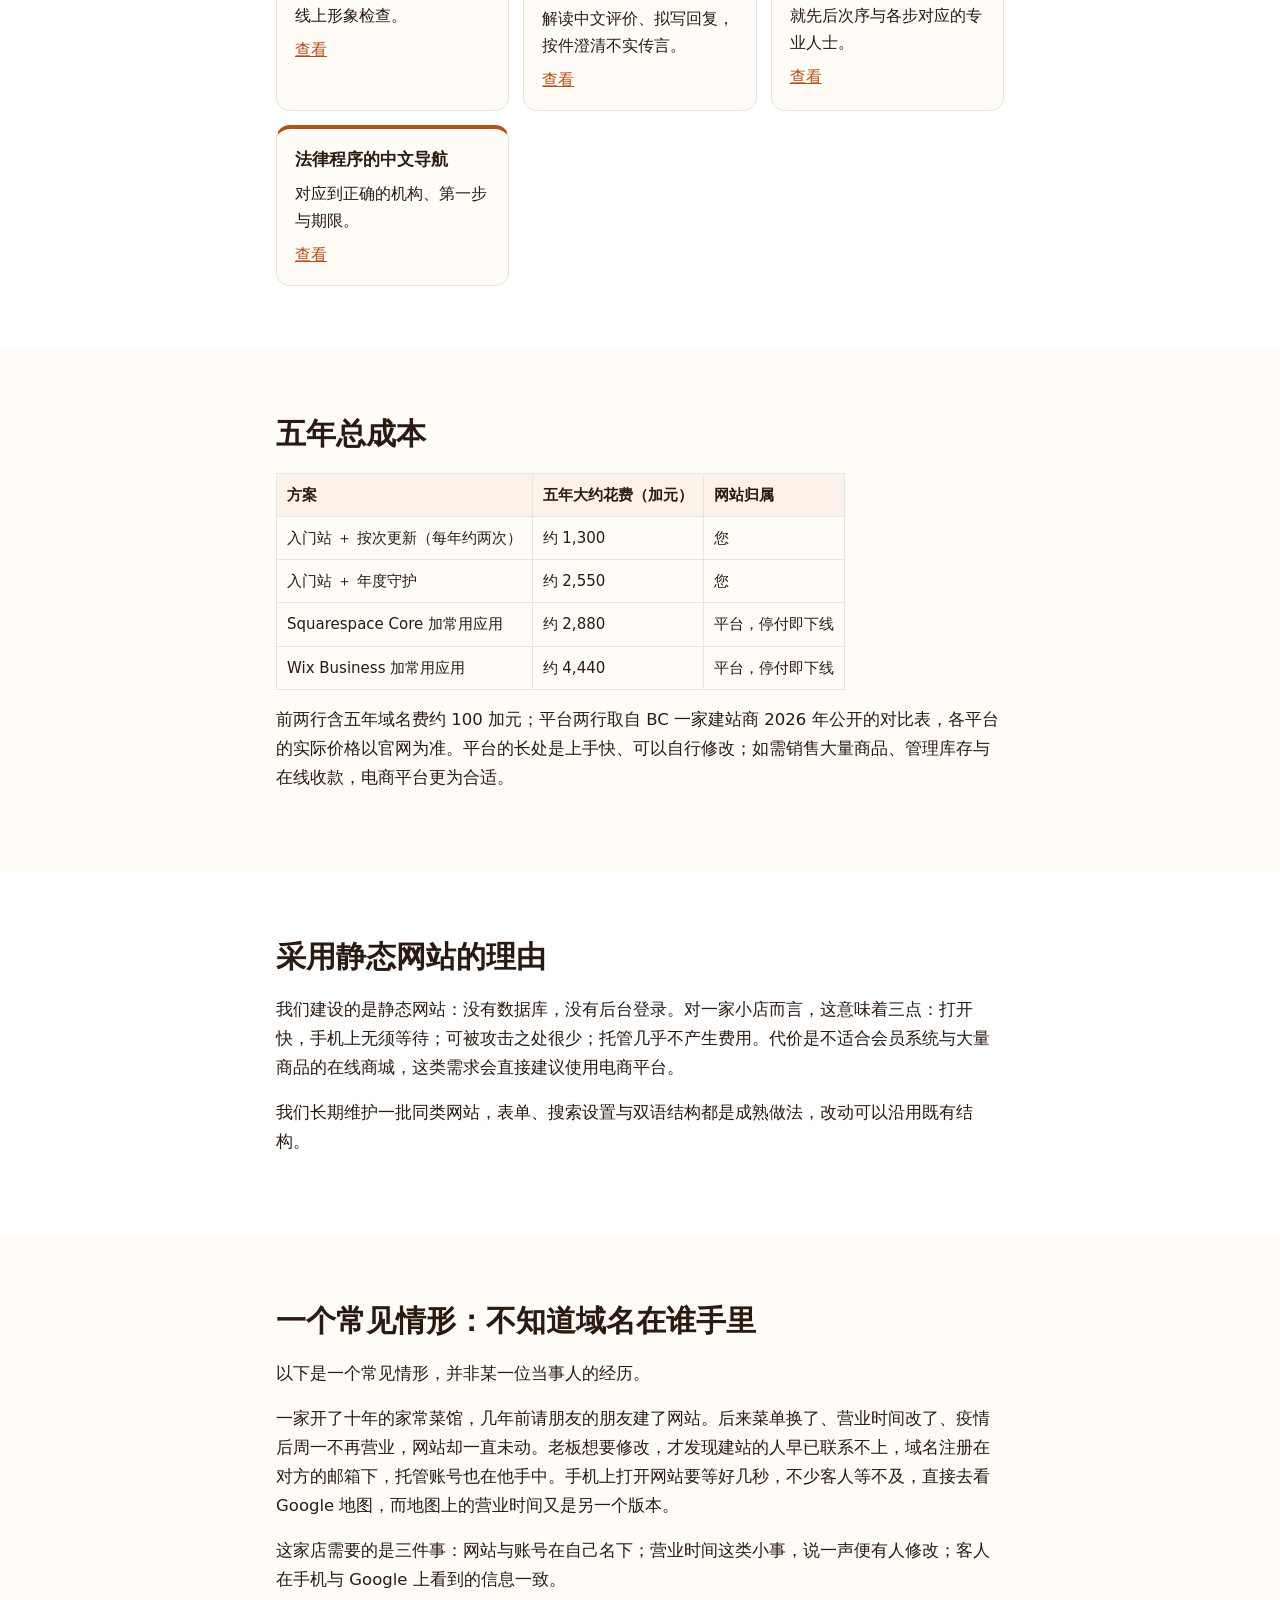
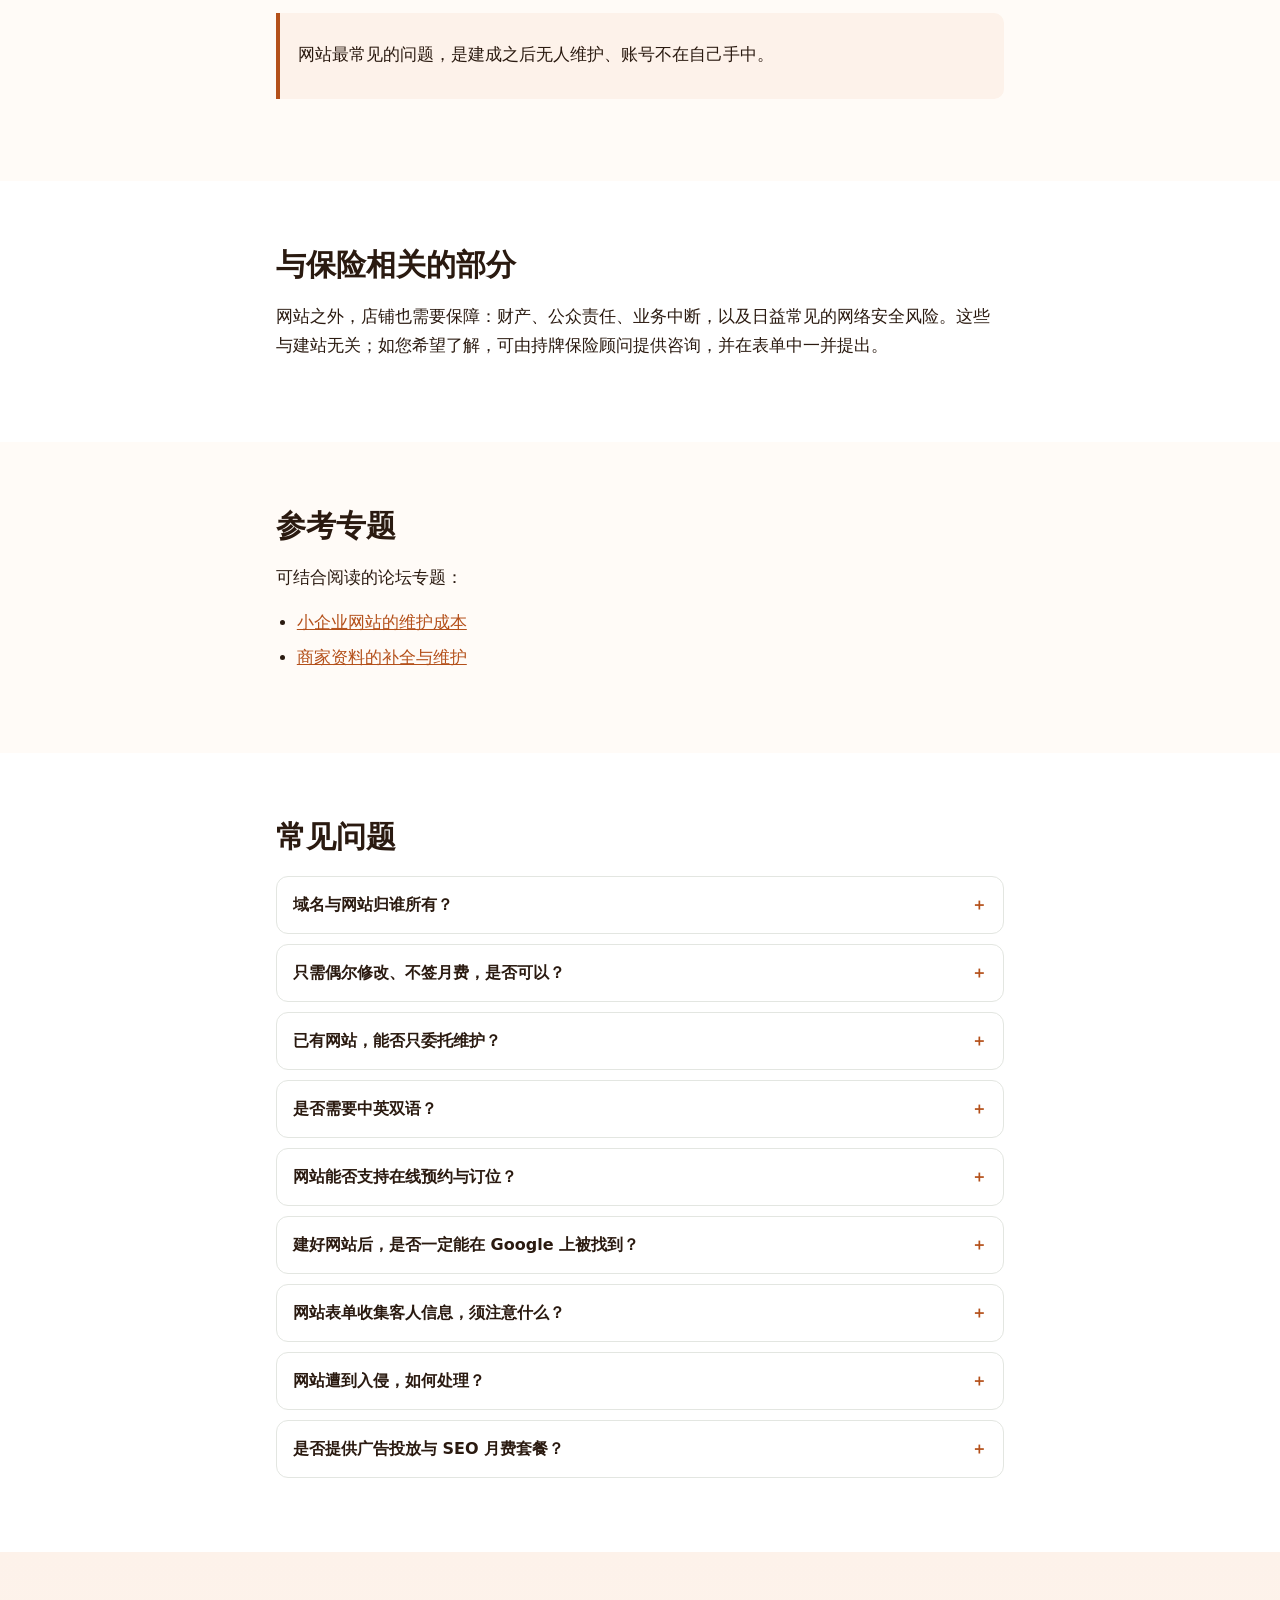
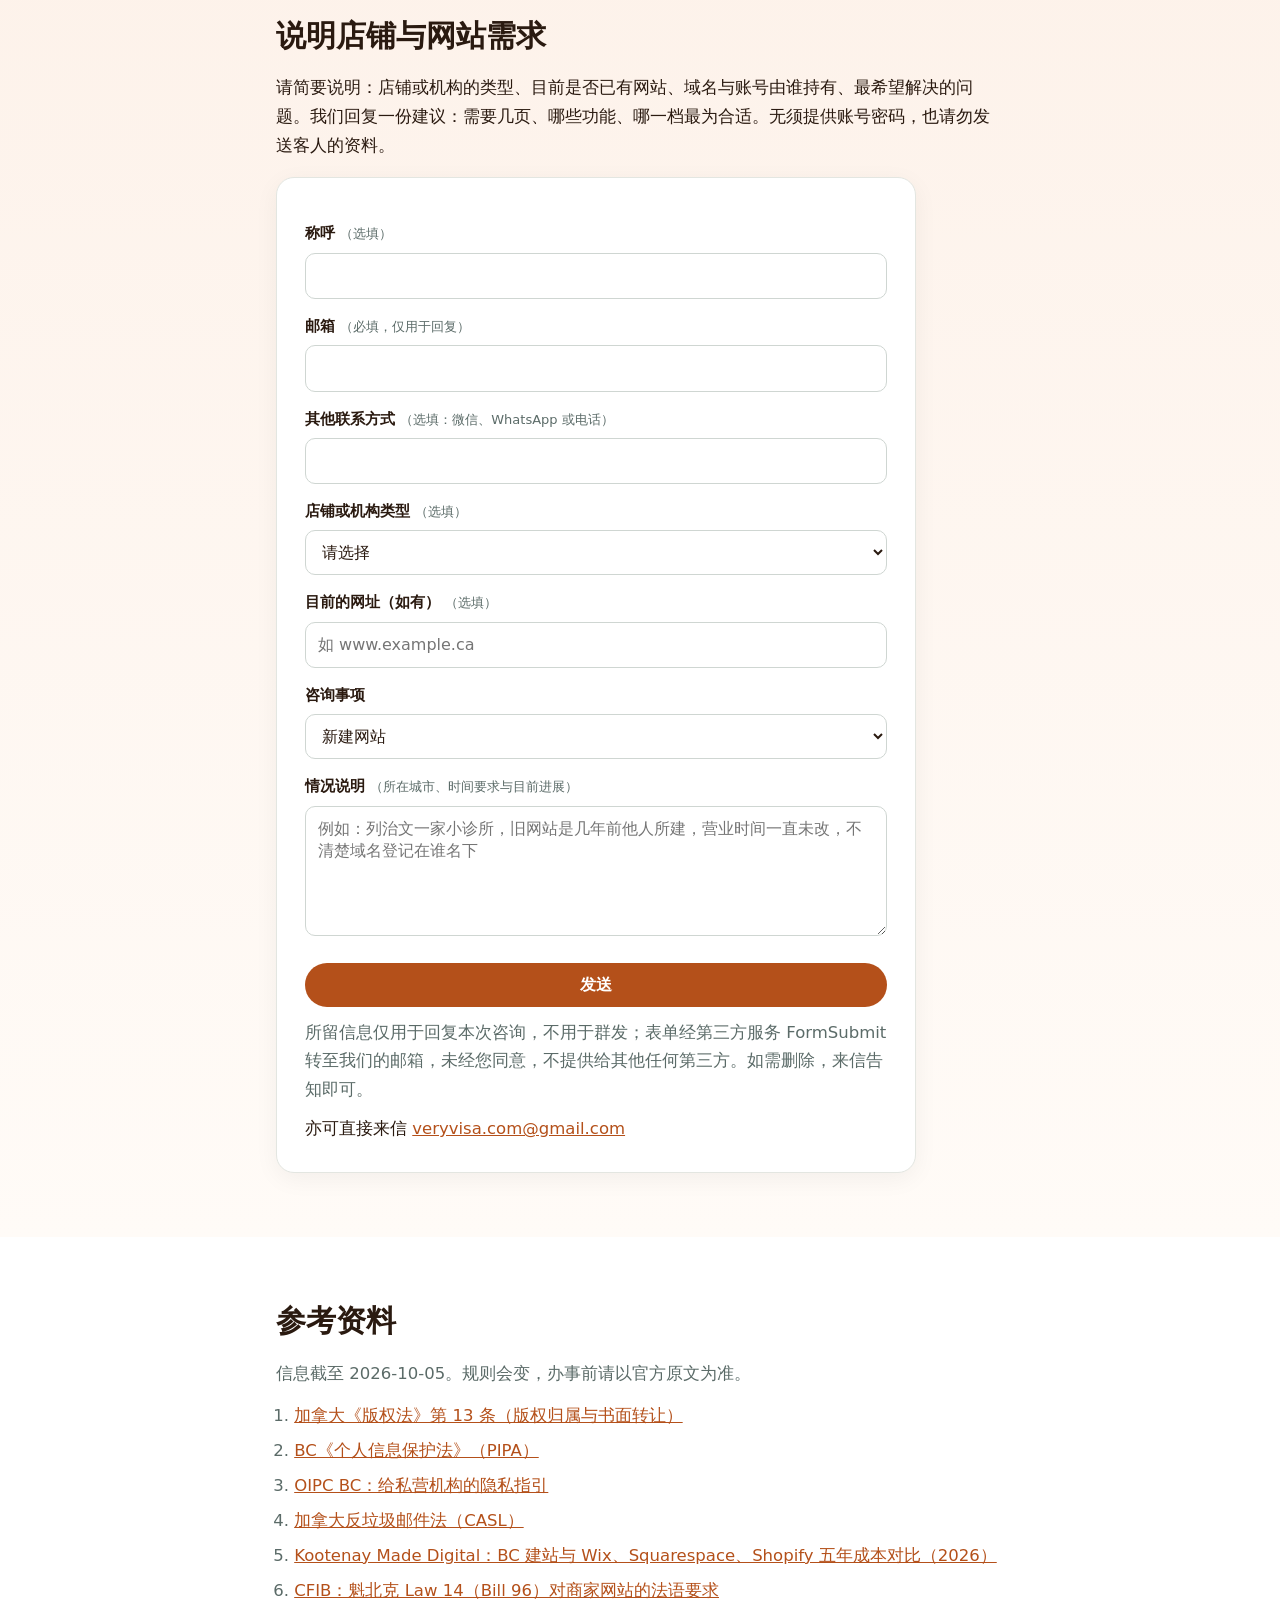
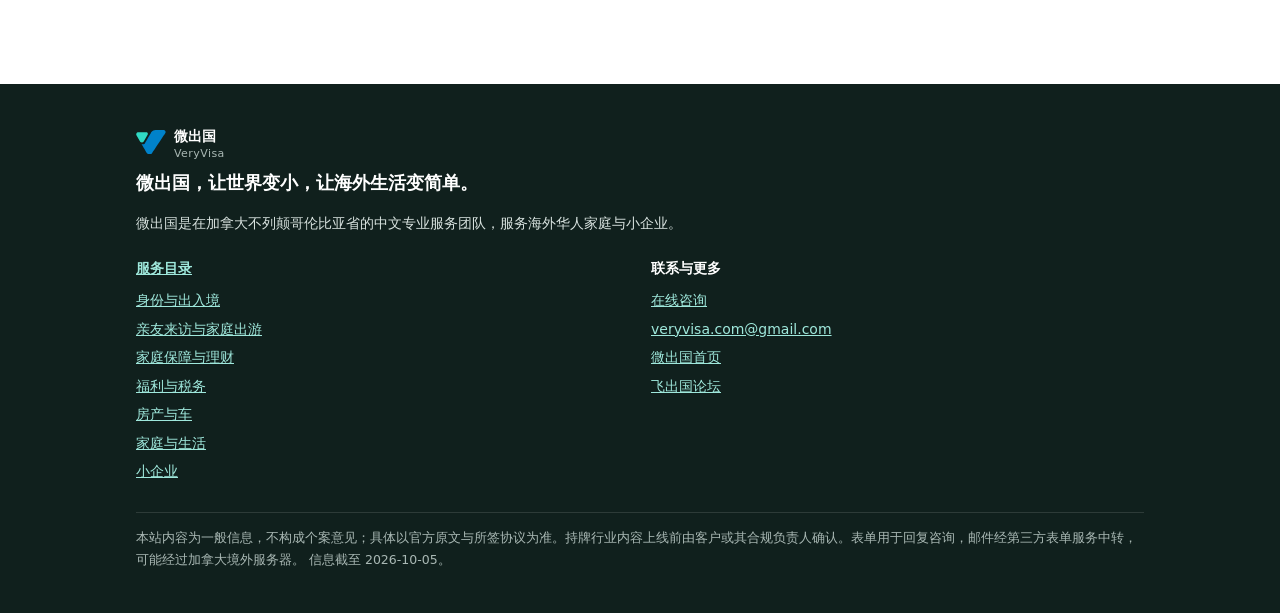
==== commit 7a91d73b: "Remove public service fee and remuneration copy" ====
--- a/index.html
+++ b/index.html
@@ -4,7 +4,7 @@
 <meta charset="utf-8">
 <meta name="viewport" content="width=device-width, initial-scale=1, viewport-fit=cover">
 <title>小企业网站的建设与长期维护：域名与账号登记在您名下 | 微出国</title>
-<meta name="description" content="为大温地区的餐馆、诊所、补习机构、装修、会计与保险地产等小企业建设中英双语、手机优先的静态网站，域名与账号登记在您名下。入门站 700 加元起，按次更新 50 加元，首次沟通不收费。">
+<meta name="description" content="为大温地区的餐馆、诊所、补习机构、装修、会计与保险地产等小企业建设中英双语、手机优先的静态网站，域名与账号登记在您名下。">
 <meta name="keywords" content="温哥华建站,华人网站设计,小店网站,中英双语网站,网站维护,Google 商家资料,域名归属,Vancouver small business website,bilingual website Chinese,website maintenance BC">
 <link rel="canonical" href="https://veryvisa.github.io/chinese-small-business-website-care/">
 <meta name="theme-color" content="#3d1a08">
@@ -12,7 +12,7 @@
 <meta property="og:locale" content="zh_CN">
 <meta property="og:site_name" content="微出国 VeryVisa">
 <meta property="og:title" content="小企业网站的建设与长期维护">
-<meta property="og:description" content="为大温地区的餐馆、诊所、补习机构、装修、会计与保险地产等小企业建设中英双语、手机优先的静态网站，域名与账号登记在您名下。入门站 700 加元起，按次更新 50 加元，首次沟通不收费。">
+<meta property="og:description" content="为大温地区的餐馆、诊所、补习机构、装修、会计与保险地产等小企业建设中英双语、手机优先的静态网站，域名与账号登记在您名下。">
 <meta property="og:url" content="https://veryvisa.github.io/chinese-small-business-website-care/">
 
 <meta name="twitter:card" content="summary">
@@ -42,7 +42,7 @@
    "@id": "https://veryvisa.github.io/chinese-small-business-website-care/#service",
    "name": "华人小商家中英双语网站建设与长期维护",
    "serviceType": "Small business website design, bilingual content and ongoing maintenance",
-   "description": "为大温地区的餐馆、诊所、补习机构、装修、会计与保险地产等小企业建设中英双语、手机优先的静态网站，域名与账号登记在您名下。入门站 700 加元起，按次更新 50 加元，首次沟通不收费。",
+   "description": "为大温地区的餐馆、诊所、补习机构、装修、会计与保险地产等小企业建设中英双语、手机优先的静态网站，域名与账号登记在您名下。",
    "provider": {
     "@id": "https://veryvisa.github.io/#org"
    },
@@ -68,7 +68,7 @@
    "@id": "https://veryvisa.github.io/chinese-small-business-website-care/",
    "url": "https://veryvisa.github.io/chinese-small-business-website-care/",
    "name": "小企业网站的建设与长期维护：域名与账号登记在您名下 | 微出国",
-   "description": "为大温地区的餐馆、诊所、补习机构、装修、会计与保险地产等小企业建设中英双语、手机优先的静态网站，域名与账号登记在您名下。入门站 700 加元起，按次更新 50 加元，首次沟通不收费。",
+   "description": "为大温地区的餐馆、诊所、补习机构、装修、会计与保险地产等小企业建设中英双语、手机优先的静态网站，域名与账号登记在您名下。",
    "inLanguage": "zh-CN",
    "dateModified": "2026-10-05",
    "about": {
@@ -84,22 +84,6 @@
    "mainEntity": [
     {
      "@type": "Question",
-     "name": "在温哥华建一个小店网站，费用大约多少？",
-     "acceptedAnswer": {
-      "@type": "Answer",
-      "text": "入门站参考价 700 加元（最多 5 页、中英双语、手机适配、联系表单、Google 商家资料），最终按页数、语言与功能书面报价。BC 本地公开的价格从几百到几千加元不等，电商站更高。"
-     }
-    },
-    {
-     "@type": "Question",
-     "name": "与 Wix、Squarespace 等平台相比，费用如何？",
-     "acceptedAnswer": {
-      "@type": "Answer",
-      "text": "取决于计算方式。平台按月或按年租用，每年都须付费，停付后网站即下线；我们一次建成，之后只付托管、域名与改动费用。入门站加按次更新，五年下来约 1,300 加元；入门站加年度守护约 2,550 加元。年度守护的价格与平台年费相近，区别在于网站与账号都归您所有。"
-     }
-    },
-    {
-     "@type": "Question",
      "name": "域名与网站归谁所有？",
      "acceptedAnswer": {
       "@type": "Answer",
@@ -119,7 +103,7 @@
      "name": "已有网站，能否只委托维护？",
      "acceptedAnswer": {
       "@type": "Answer",
-      "text": "可以。先查明现有的域名、托管与商家资料登记在谁名下、能否取回，再提供一份接手方案与报价。不少店铺的第一步，是把账号取回自己手中。"
+      "text": "可以。先查明现有的域名、托管与商家资料登记在谁名下、能否取回，再提供一份接手方案。不少店铺的第一步，是把账号取回自己手中。"
      }
     },
     {
@@ -191,24 +175,18 @@
 <p class="kicker">网站 · 建设与长期维护 · 大温哥华</p>
 <h1>小企业网站的建设与长期维护</h1>
 <p class="sub">营业时间改了网站未改、建站的人联系不上、域名不在自己名下，是小商家网站最常见的处境。我们建设中英双语、适配手机的静态网站，营业信息与 Google 地图一致，域名与账号均登记在您名下；日后不再委托我们，网站照常运行。</p>
-<ul class="hero-points"><li>交付：中英双语、手机优先的静态网站，以及之后的按需维护</li><li>域名、托管与商家资料登记在您名下，设计与文案版权付款后转让</li><li>入门站 700 加元起，修改按次计费，以书面报价为准</li></ul>
+<ul class="hero-points"><li>交付：中英双语、手机优先的静态网站，以及之后的按需维护</li><li>域名、托管与商家资料登记在您名下，设计与文案版权付款后转让</li><li>工作范围事先书面确认</li></ul>
 <a class="btn btn-primary" href="#contact">预约建站咨询</a><a class="btn btn-ghost" href="#deliver">服务内容</a>
 <p class="asof">信息截至 2026-10-05</p>
 </div></section>
 
-<nav class="toc" aria-label="本页目录"><div class="wrap"><a href="#deliver">服务内容</a><a href="#who">适用情形</a><a href="#how">工作方式</a><a href="#price">收费</a><a href="#scope">服务边界</a><a href="#five-years">五年总成本</a><a href="#why">采用静态网站的理由</a><a href="#story">一个常见情形</a><a href="#faq">常见问题</a><a href="#contact">咨询</a></div></nav>
+<nav class="toc" aria-label="本页目录"><div class="wrap"><a href="#deliver">服务内容</a><a href="#who">适用情形</a><a href="#how">工作方式</a><a href="#scope">服务边界</a><a href="#five-years">五年总成本</a><a href="#why">采用静态网站的理由</a><a href="#story">一个常见情形</a><a href="#faq">常见问题</a><a href="#contact">咨询</a></div></nav>
 <section class="sec" id="deliver"><div class="wrap narrow"><h2>服务内容</h2>
 <div class="cards"><div class="card"><h3>首页信息</h3><p>将客人最想知道的几件事置于首页最显眼处：营业时间、地址、菜单或服务、联系方式。</p></div><div class="card"><h3>中英双语与手机优先</h3><p>中英双语、手机优先，页面结构清晰，便于搜索引擎与 AI 助手读懂。</p></div><div class="card"><h3>Google 商家资料</h3><p>设置并对齐 Google 商家资料，使网站与地图上的信息一致。</p></div><div class="card"><h3>账号归属</h3><p>域名、托管与商家资料全部登记在您名下，我们只取得维护权限。</p></div><div class="card"><h3>上线后的修改</h3><p>发一条微信或邮件写明修改内容，即可安排更新。</p></div><div class="card"><h3>表单与隐私说明</h3><p>为网站表单配好同意勾选与隐私说明。</p></div></div>
 </div></section><section class="sec" id="who"><div class="wrap narrow"><h2>适用情形</h2>
 <div class="cards"><div class="card"><h3>网站多年无人维护</h3><p>建站的人已联系不上，营业时间改了三次，网站上仍是旧的，客人只好打电话询问。</p></div><div class="card"><h3>客人既有华人也有本地人</h3><p>希望做中英双语，却不确定中文名、英文名与地址如何安排才清楚，也不知如何与 Google 地图保持一致。</p></div><div class="card"><h3>不希望长期租用平台</h3><p>希望网站与域名都在自己手中，不必担心哪天停付，网站便随之下线。</p></div><div class="card"><h3>先要一个可用的页面</h3><p>五页以内，能看到营业时间、地址、服务与联系方式，日后偶尔修改。</p></div><div class="card"><h3>会计、保险、地产等持牌行业</h3><p>担心网站用语触及监管红线，希望建站者熟悉这些行业的表述方式。</p></div></div>
 </div></section><section class="sec" id="how"><div class="wrap narrow"><h2>工作方式</h2>
-<ol class="steps"><li>在页末表单留下邮箱，简要说明店铺情况与希望的网站。</li><li>我们回复一份建议：需要几页、哪些功能、哪一档最为合适、大致费用。</li><li>确认范围与价格，签订一页书面合同，写明域名与账号登记在您名下、版权在付款后转让给您，以及改动的响应时间。</li><li>先交付一个可以打开的版本，由您提出意见，我们修改。</li><li>上线：使用您的域名、您的账号，并附一份简要说明，列明各项资料所在。</li><li>此后按您选择的方式维护：按次更新、年度守护或月度维护。</li></ol>
-</div></section><section class="sec" id="price"><div class="wrap narrow"><h2>收费</h2>
-<p>参考价，加元，未含税；域名每年约 20 加元，由您直接支付给注册商。均按实际范围书面报价，经您同意后开始。</p>
-<table><thead><tr><th>项目与参考价</th><th>包含内容</th></tr></thead><tbody><tr><td><strong>入门站</strong> 700</td><td>最多 5 页、中英双语、手机适配、联系表单、Google 商家资料</td></tr><tr><td><strong>标准商家站</strong> 1,200</td><td>最多 10 页、接入在线预约、基础搜索设置、隐私说明与表单同意</td></tr><tr><td><strong>内容型网站</strong> 2,600 起</td><td>15 页以上，带文章或资料库</td></tr></tbody></table>
-<p>上线之后的维护方式，按经济程度排列：</p>
-<table><thead><tr><th>维护方式与价格</th><th>适用情形</th></tr></thead><tbody><tr><td><strong>按次更新</strong> 50 / 次</td><td>一年只修改两三次的店铺，最为经济</td></tr><tr><td><strong>年度守护</strong> 350 / 年</td><td>希望定期检查链接、证书与商家资料，一年内有几次小改</td></tr><tr><td><strong>月度维护</strong> 150 / 月</td><td>内容几乎每天更新的网站，例如经常发布文章、活动、新品</td></tr></tbody></table>
-<p>月度维护对一家五页的小店并不划算，一年下来比平台订阅更贵。多数小店选择前两种即可。</p>
+<ol class="steps"><li>在页末表单留下邮箱，简要说明店铺情况与希望的网站。</li><li>我们回复一份建议：需要几页、哪些功能、哪一档最为合适。</li><li>确认范围与价格，签订一页书面合同，写明域名与账号登记在您名下、版权在付款后转让给您，以及改动的响应时间。</li><li>先交付一个可以打开的版本，由您提出意见，我们修改。</li><li>上线：使用您的域名、您的账号，并附一份简要说明，列明各项资料所在。</li><li>此后按您选择的方式维护：按次更新、年度守护或月度维护。</li></ol>
 </div></section><section class="sec" id="scope"><div class="wrap narrow"><h2>服务边界</h2>
 <div class="split-list"><h3>提供</h3>
 <ul><li>首页信息安排、中英双语与手机适配。</li><li>Google 商家资料的设置与对齐。</li><li>域名、托管与商家资料登记在您名下，只取得维护权限。</li><li>上线后的修改，以及表单的同意与隐私说明。</li></ul>
@@ -219,7 +197,7 @@
 <p>前两行含五年域名费约 100 加元；平台两行取自 BC 一家建站商 2026 年公开的对比表，各平台的实际价格以官网为准。平台的长处是上手快、可以自行修改；如需销售大量商品、管理库存与在线收款，电商平台更为合适。</p>
 </div></section><section class="sec" id="why"><div class="wrap narrow"><h2>采用静态网站的理由</h2>
 <p>我们建设的是静态网站：没有数据库，没有后台登录。对一家小店而言，这意味着三点：打开快，手机上无须等待；可被攻击之处很少；托管几乎不产生费用。代价是不适合会员系统与大量商品的在线商城，这类需求会直接建议使用电商平台。</p>
-<p>我们长期维护一批同类网站，表单、搜索设置与双语结构都是成熟做法，因此价格较低，改动也快。</p>
+<p>我们长期维护一批同类网站，表单、搜索设置与双语结构都是成熟做法，改动可以沿用既有结构。</p>
 </div></section><section class="sec" id="story"><div class="wrap narrow"><h2>一个常见情形：不知道域名在谁手里</h2>
 <p>以下是一个常见情形，并非某一位当事人的经历。</p>
 <p>一家开了十年的家常菜馆，几年前请朋友的朋友建了网站。后来菜单换了、营业时间改了、疫情后周一不再营业，网站却一直未动。老板想要修改，才发现建站的人早已联系不上，域名注册在对方的邮箱下，托管账号也在他手中。手机上打开网站要等好几秒，不少客人等不及，直接去看 Google 地图，而地图上的营业时间又是另一个版本。</p>
@@ -228,11 +206,11 @@
 </div></section><section class="sec" id="insurance"><div class="wrap narrow"><h2>与保险相关的部分</h2>
 <p>网站之外，店铺也需要保障：财产、公众责任、业务中断，以及日益常见的网络安全风险。这些与建站无关；如您希望了解，可由持牌保险顾问提供咨询，并在表单中一并提出。</p>
 </div></section>
-<section class="sec" id="forum-topics"><div class="wrap narrow"><h2>参考专题</h2><p>可结合阅读的论坛专题：</p><ul><li><a href="https://bbs.fcgvisa.com/t/60700">小企业网站的维护成本</a></li><li><a href="https://bbs.fcgvisa.com/t/60798">商家资料的补全与维护</a></li></ul></div></section><section class="sec faq" id="faq"><div class="wrap narrow"><h2>常见问题</h2><details><summary>在温哥华建一个小店网站，费用大约多少？</summary><p>入门站参考价 700 加元（最多 5 页、中英双语、手机适配、联系表单、Google 商家资料），最终按页数、语言与功能书面报价。BC 本地公开的价格从几百到几千加元不等，电商站更高。</p></details><details><summary>与 Wix、Squarespace 等平台相比，费用如何？</summary><p>取决于计算方式。平台按月或按年租用，每年都须付费，停付后网站即下线；我们一次建成，之后只付托管、域名与改动费用。入门站加按次更新，五年下来约 1,300 加元；入门站加年度守护约 2,550 加元。年度守护的价格与平台年费相近，区别在于网站与账号都归您所有。</p></details><details><summary>域名与网站归谁所有？</summary><p>归您所有。域名、托管与 Google 商家资料都以您的账号注册，我们只取得维护权限；合同中写明设计与文案的版权在付款后转让给您，第三方素材按其许可使用。加拿大《版权法》规定版权转让须书面签字，因此这一条必须写入合同。</p></details><details><summary>只需偶尔修改、不签月费，是否可以？</summary><p>可以，按次更新每次 50 加元。一年修改两三次的店铺，这种方式最为经济。</p></details><details><summary>已有网站，能否只委托维护？</summary><p>可以。先查明现有的域名、托管与商家资料登记在谁名下、能否取回，再提供一份接手方案与报价。不少店铺的第一步，是把账号取回自己手中。</p></details><details><summary>是否需要中英双语？</summary><p>客人中既有华人也有本地人的，建议采用。店名、地址、营业时间的中英文如何安排、如何与 Google 地图保持一致，会一并理顺。如需向魁北克的客人进行商业销售，还须另备法语版本。</p></details><details><summary>网站能否支持在线预约与订位？</summary><p>可以接入成熟的第三方预约服务。我们不自行开发预约系统，也不建设需要会员登录、大量商品在线支付的电商站，这类需求更适合电商平台。</p></details><details><summary>建好网站后，是否一定能在 Google 上被找到？</summary><p>任何人都无法承诺排名。我们把页面结构写清楚，使名称、地址、电话、营业时间与 Google 商家资料保持一致，并加上结构化数据，让搜索引擎与 AI 助手更容易读懂您的店铺。</p></details><details><summary>网站表单收集客人信息，须注意什么？</summary><p>BC 的个人信息保护法（PIPA）要求说明收集用途、取得同意、只收集必要的信息。我们会配好隐私说明与同意勾选；病历、保单号、交易资料这类敏感信息，不通过网站表单收集。</p></details><details><summary>网站遭到入侵，如何处理？</summary><p>我们建设的是静态网站，没有数据库与后台登录，可被攻击之处很少；同时保留备份，出现问题可以回退到上一版。</p></details><details><summary>是否提供广告投放与 SEO 月费套餐？</summary><p>不提供。我们只做网站本身与基础的搜索设置，不销售广告，也不销售长期 SEO 套餐。</p></details></div></section>
+<section class="sec" id="forum-topics"><div class="wrap narrow"><h2>参考专题</h2><p>可结合阅读的论坛专题：</p><ul><li><a href="https://bbs.fcgvisa.com/t/60700">小企业网站的维护成本</a></li><li><a href="https://bbs.fcgvisa.com/t/60798">商家资料的补全与维护</a></li></ul></div></section><section class="sec faq" id="faq"><div class="wrap narrow"><h2>常见问题</h2><details><summary>域名与网站归谁所有？</summary><p>归您所有。域名、托管与 Google 商家资料都以您的账号注册，我们只取得维护权限；合同中写明设计与文案的版权在付款后转让给您，第三方素材按其许可使用。加拿大《版权法》规定版权转让须书面签字，因此这一条必须写入合同。</p></details><details><summary>只需偶尔修改、不签月费，是否可以？</summary><p>可以，按次更新每次 50 加元。一年修改两三次的店铺，这种方式最为经济。</p></details><details><summary>已有网站，能否只委托维护？</summary><p>可以。先查明现有的域名、托管与商家资料登记在谁名下、能否取回，再提供一份接手方案。不少店铺的第一步，是把账号取回自己手中。</p></details><details><summary>是否需要中英双语？</summary><p>客人中既有华人也有本地人的，建议采用。店名、地址、营业时间的中英文如何安排、如何与 Google 地图保持一致，会一并理顺。如需向魁北克的客人进行商业销售，还须另备法语版本。</p></details><details><summary>网站能否支持在线预约与订位？</summary><p>可以接入成熟的第三方预约服务。我们不自行开发预约系统，也不建设需要会员登录、大量商品在线支付的电商站，这类需求更适合电商平台。</p></details><details><summary>建好网站后，是否一定能在 Google 上被找到？</summary><p>任何人都无法承诺排名。我们把页面结构写清楚，使名称、地址、电话、营业时间与 Google 商家资料保持一致，并加上结构化数据，让搜索引擎与 AI 助手更容易读懂您的店铺。</p></details><details><summary>网站表单收集客人信息，须注意什么？</summary><p>BC 的个人信息保护法（PIPA）要求说明收集用途、取得同意、只收集必要的信息。我们会配好隐私说明与同意勾选；病历、保单号、交易资料这类敏感信息，不通过网站表单收集。</p></details><details><summary>网站遭到入侵，如何处理？</summary><p>我们建设的是静态网站，没有数据库与后台登录，可被攻击之处很少；同时保留备份，出现问题可以回退到上一版。</p></details><details><summary>是否提供广告投放与 SEO 月费套餐？</summary><p>不提供。我们只做网站本身与基础的搜索设置，不销售广告，也不销售长期 SEO 套餐。</p></details></div></section>
 
 <section class="sec contact" id="contact"><div class="wrap narrow">
 <h2>说明店铺与网站需求</h2>
-<p>请简要说明：店铺或机构的类型、目前是否已有网站、域名与账号由谁持有、最希望解决的问题。我们回复一份建议：需要几页、哪些功能、哪一档最为合适、大致费用。无须提供账号密码，也请勿发送客人的资料。</p>
+<p>请简要说明：店铺或机构的类型、目前是否已有网站、域名与账号由谁持有、最希望解决的问题。我们回复一份建议：需要几页、哪些功能、哪一档最为合适。无须提供账号密码，也请勿发送客人的资料。</p>
 <form class="form" data-vv-form action="https://formsubmit.co/ajax/veryvisa.com@gmail.com" method="POST" data-mailto="mailto:veryvisa.com@gmail.com?subject=%5B%E5%BE%AE%E5%87%BA%E5%9B%BD%C2%B7%E5%8D%8E%E4%BA%BA%E5%B0%8F%E5%95%86%E5%AE%B6%E5%BB%BA%E7%AB%99%E4%B8%8E%E7%BB%B4%E6%8A%A4%5D%20%E5%92%A8%E8%AF%A2">
   <input type="hidden" name="_subject" value="[微出国·华人小商家建站与维护] 新咨询">
   <input type="hidden" name="_template" value="table">
@@ -277,7 +255,7 @@
 <div><h4><a href="../services/">服务目录</a></h4><ul><li><a href="../services/#status">身份与出入境</a></li><li><a href="../services/#travel">亲友来访与家庭出游</a></li><li><a href="../services/#finance">家庭保障与理财</a></li><li><a href="../services/#benefits-tax">福利与税务</a></li><li><a href="../services/#property-car">房产与车</a></li><li><a href="../services/#family">家庭与生活</a></li><li><a href="../services/#business">小企业</a></li></ul></div>
 <div><h4>联系与更多</h4><ul><li><a href="#contact">在线咨询</a></li><li><a href="mailto:veryvisa.com@gmail.com?subject=%5B%E5%BE%AE%E5%87%BA%E5%9B%BD%C2%B7%E5%8D%8E%E4%BA%BA%E5%B0%8F%E5%95%86%E5%AE%B6%E5%BB%BA%E7%AB%99%E4%B8%8E%E7%BB%B4%E6%8A%A4%5D%20%E5%92%A8%E8%AF%A2">veryvisa.com@gmail.com</a></li><li><a href="https://veryvisa.github.io/">微出国首页</a></li><li><a href="https://bbs.fcgvisa.com/">飞出国论坛</a></li></ul></div>
 </div>
-<p class="legal">本站内容为一般信息，不构成个案意见；具体以官方原文与所签协议为准。价格为加元参考价、未含税，以书面报价为准；持牌行业内容上线前由客户或其合规负责人确认。表单用于回复咨询，邮件经第三方表单服务中转，可能经过加拿大境外服务器。 信息截至 2026-10-05。</p>
+<p class="legal">本站内容为一般信息，不构成个案意见；具体以官方原文与所签协议为准。持牌行业内容上线前由客户或其合规负责人确认。表单用于回复咨询，邮件经第三方表单服务中转，可能经过加拿大境外服务器。 信息截至 2026-10-05。</p>
 </div></footer>
 <nav class="mobile-service-bar" aria-label="快捷服务" hidden><a href="../services/">全部服务</a><a href="#contact">预约</a></nav>
 <script src="assets/form.js" defer></script>
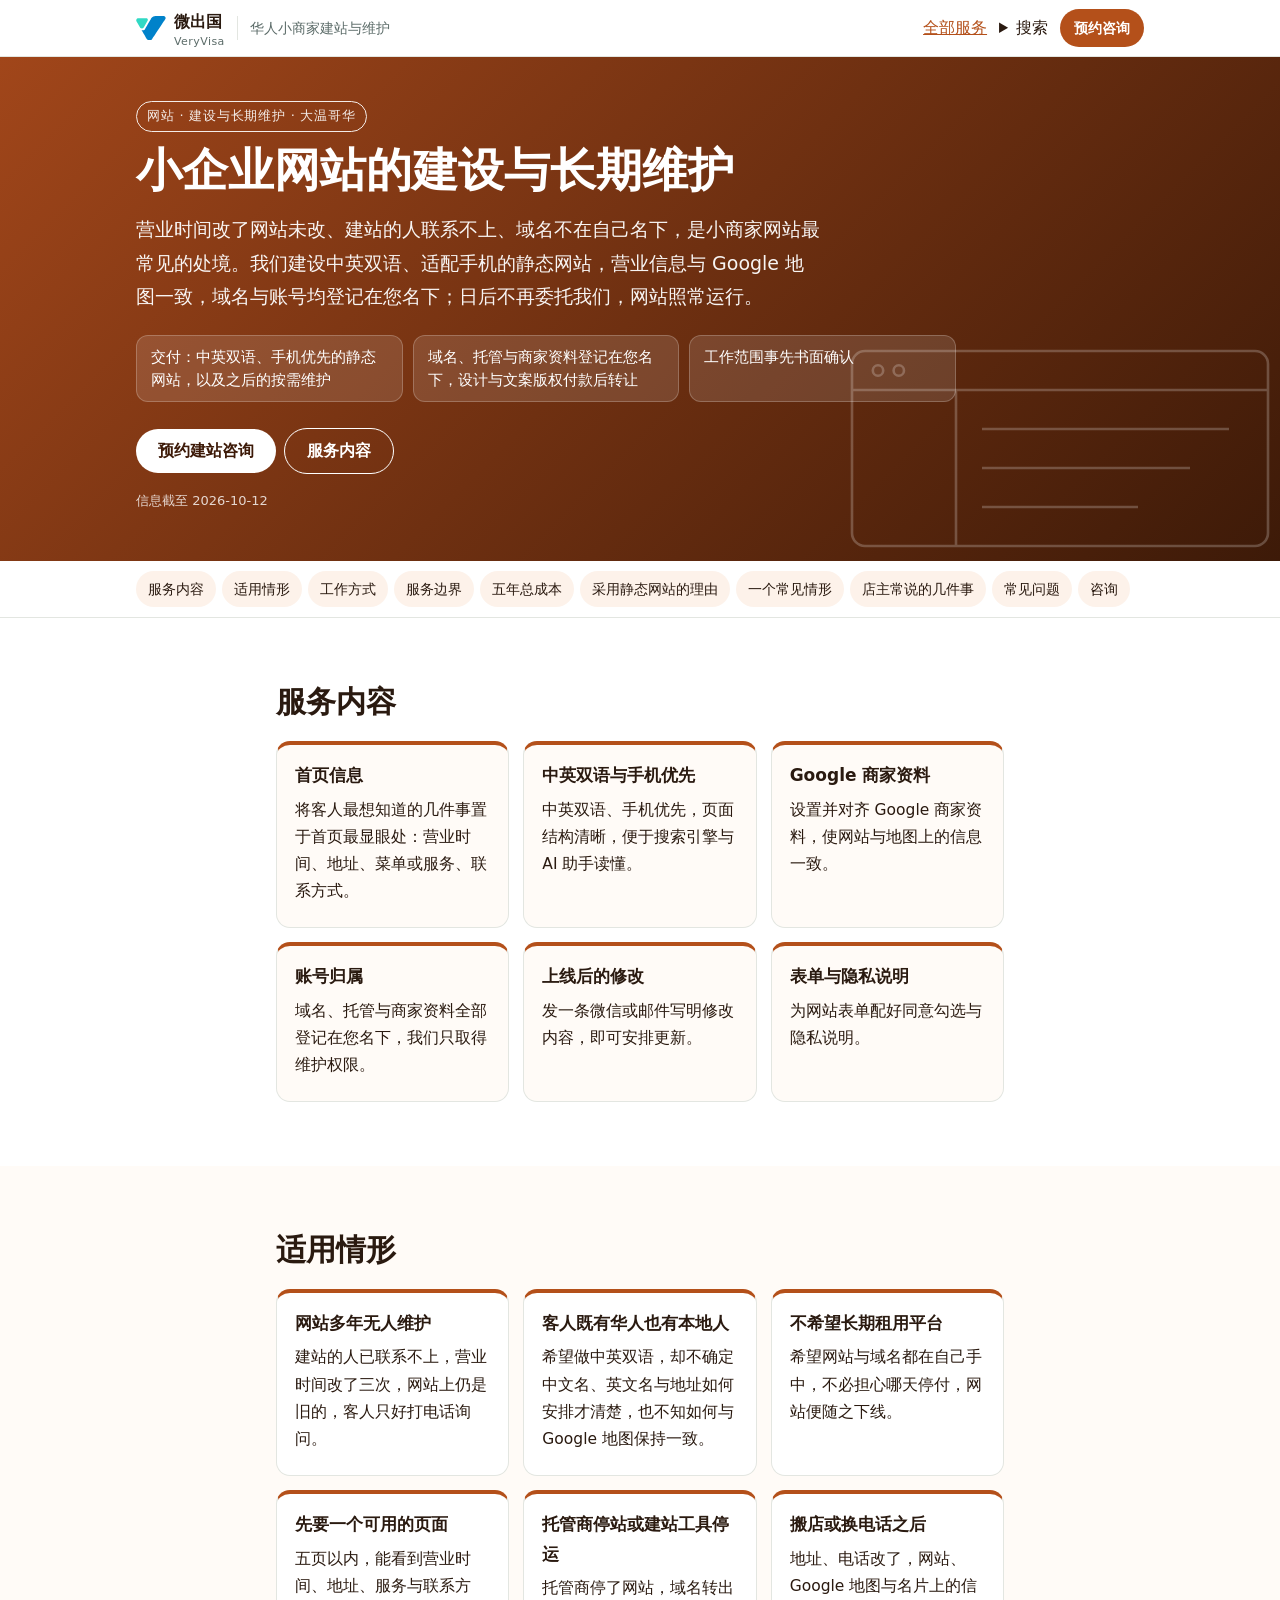
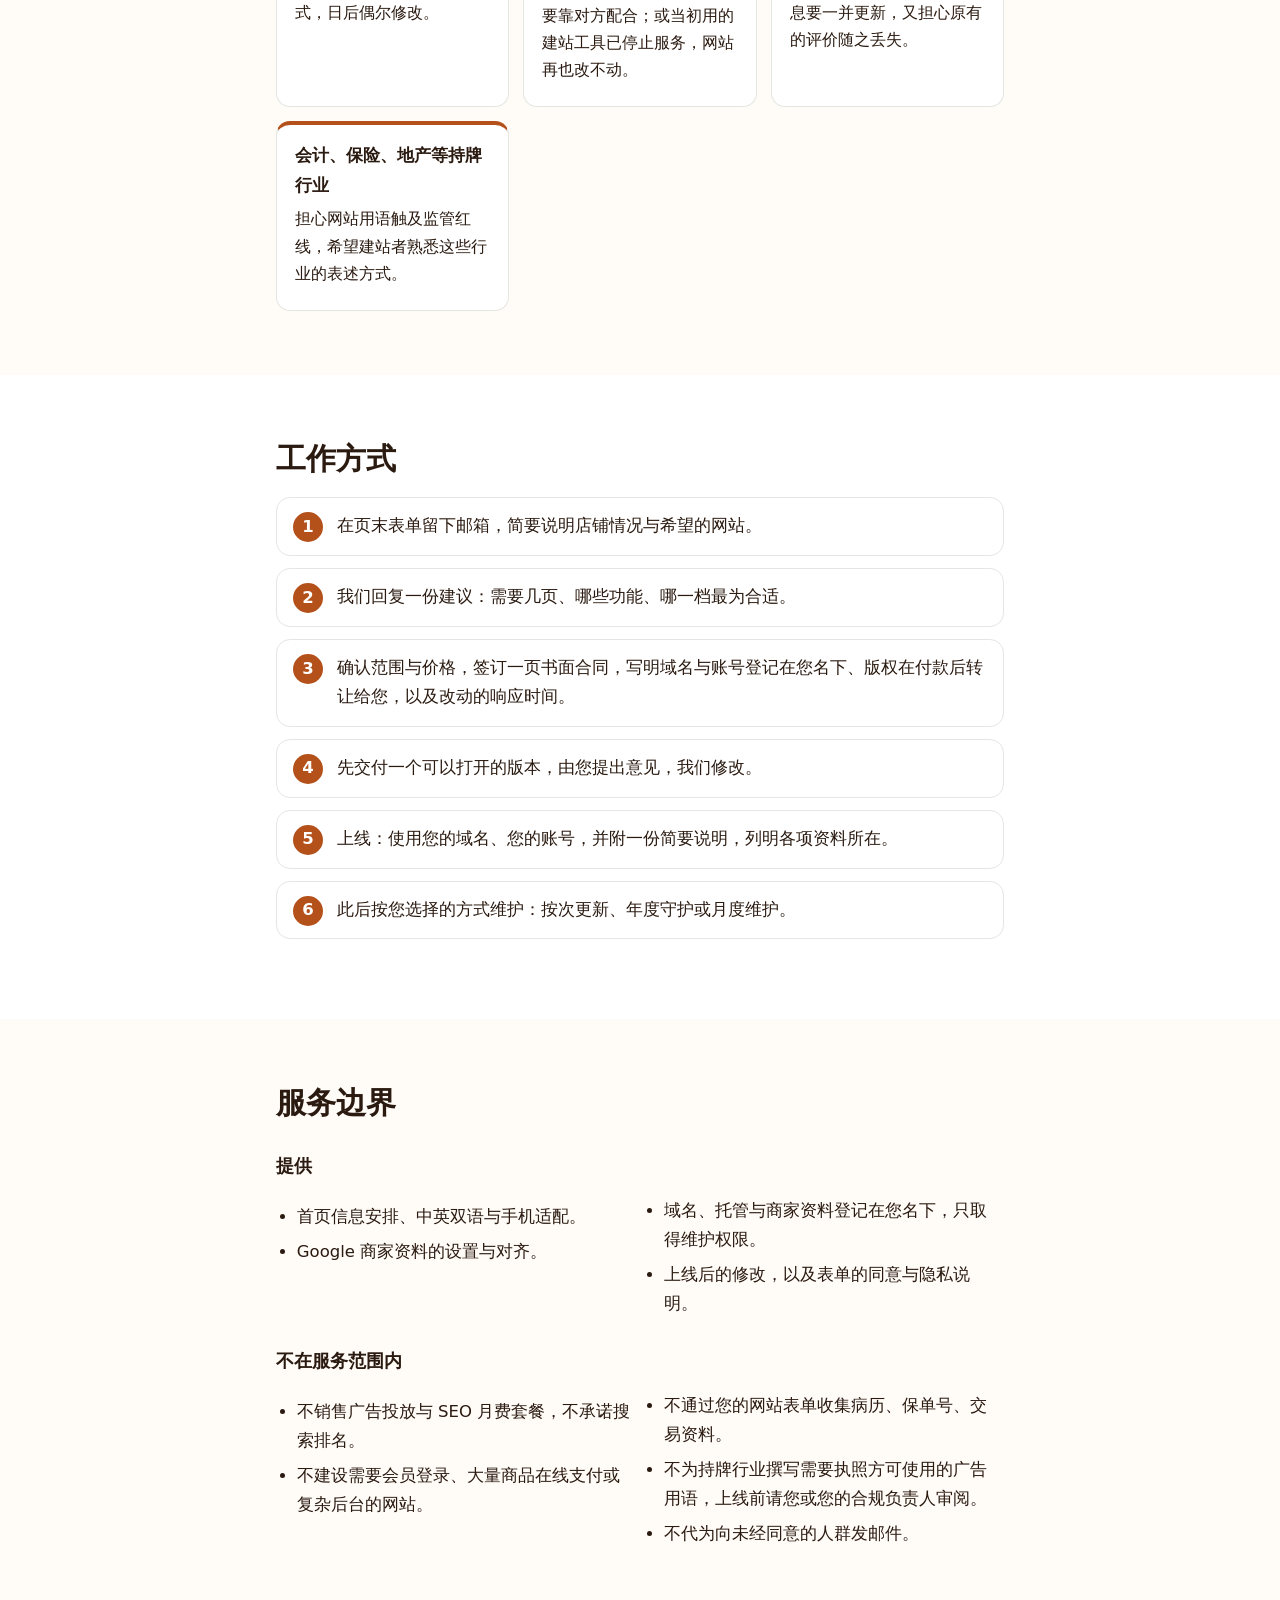
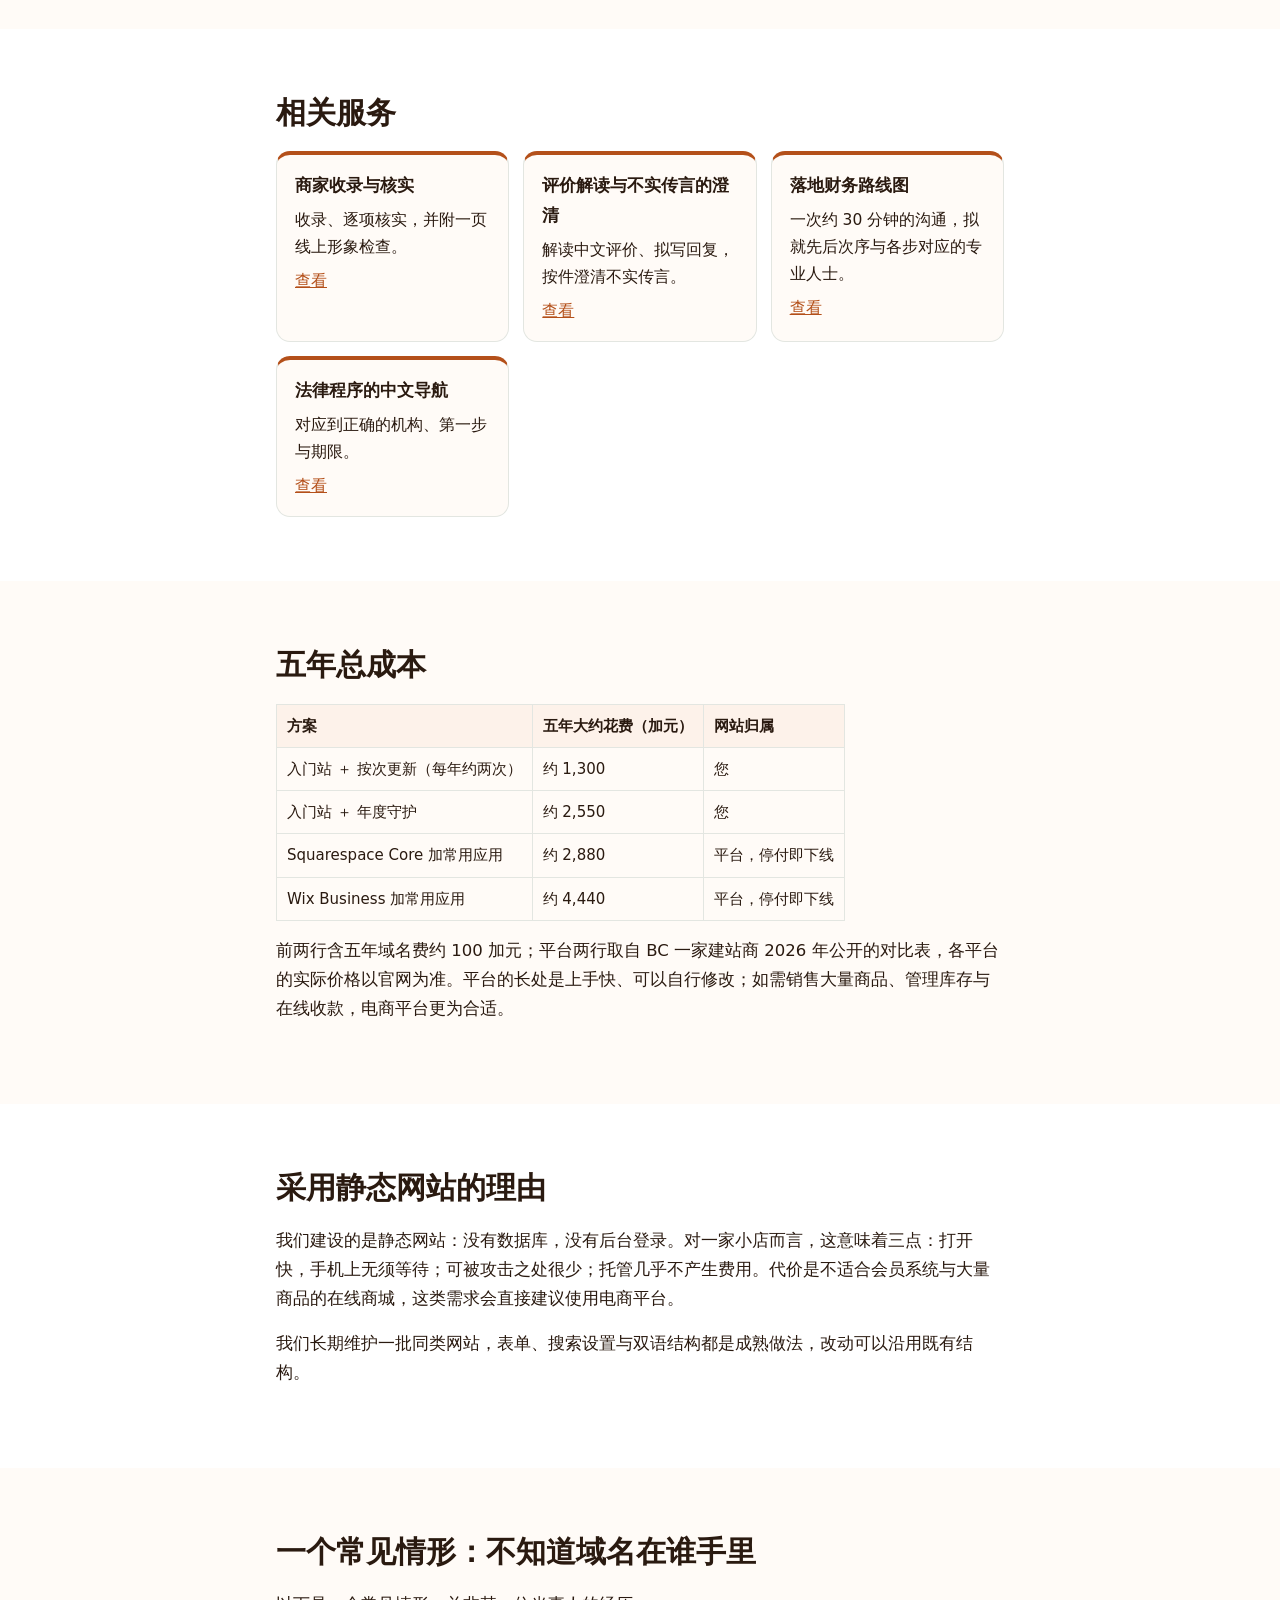
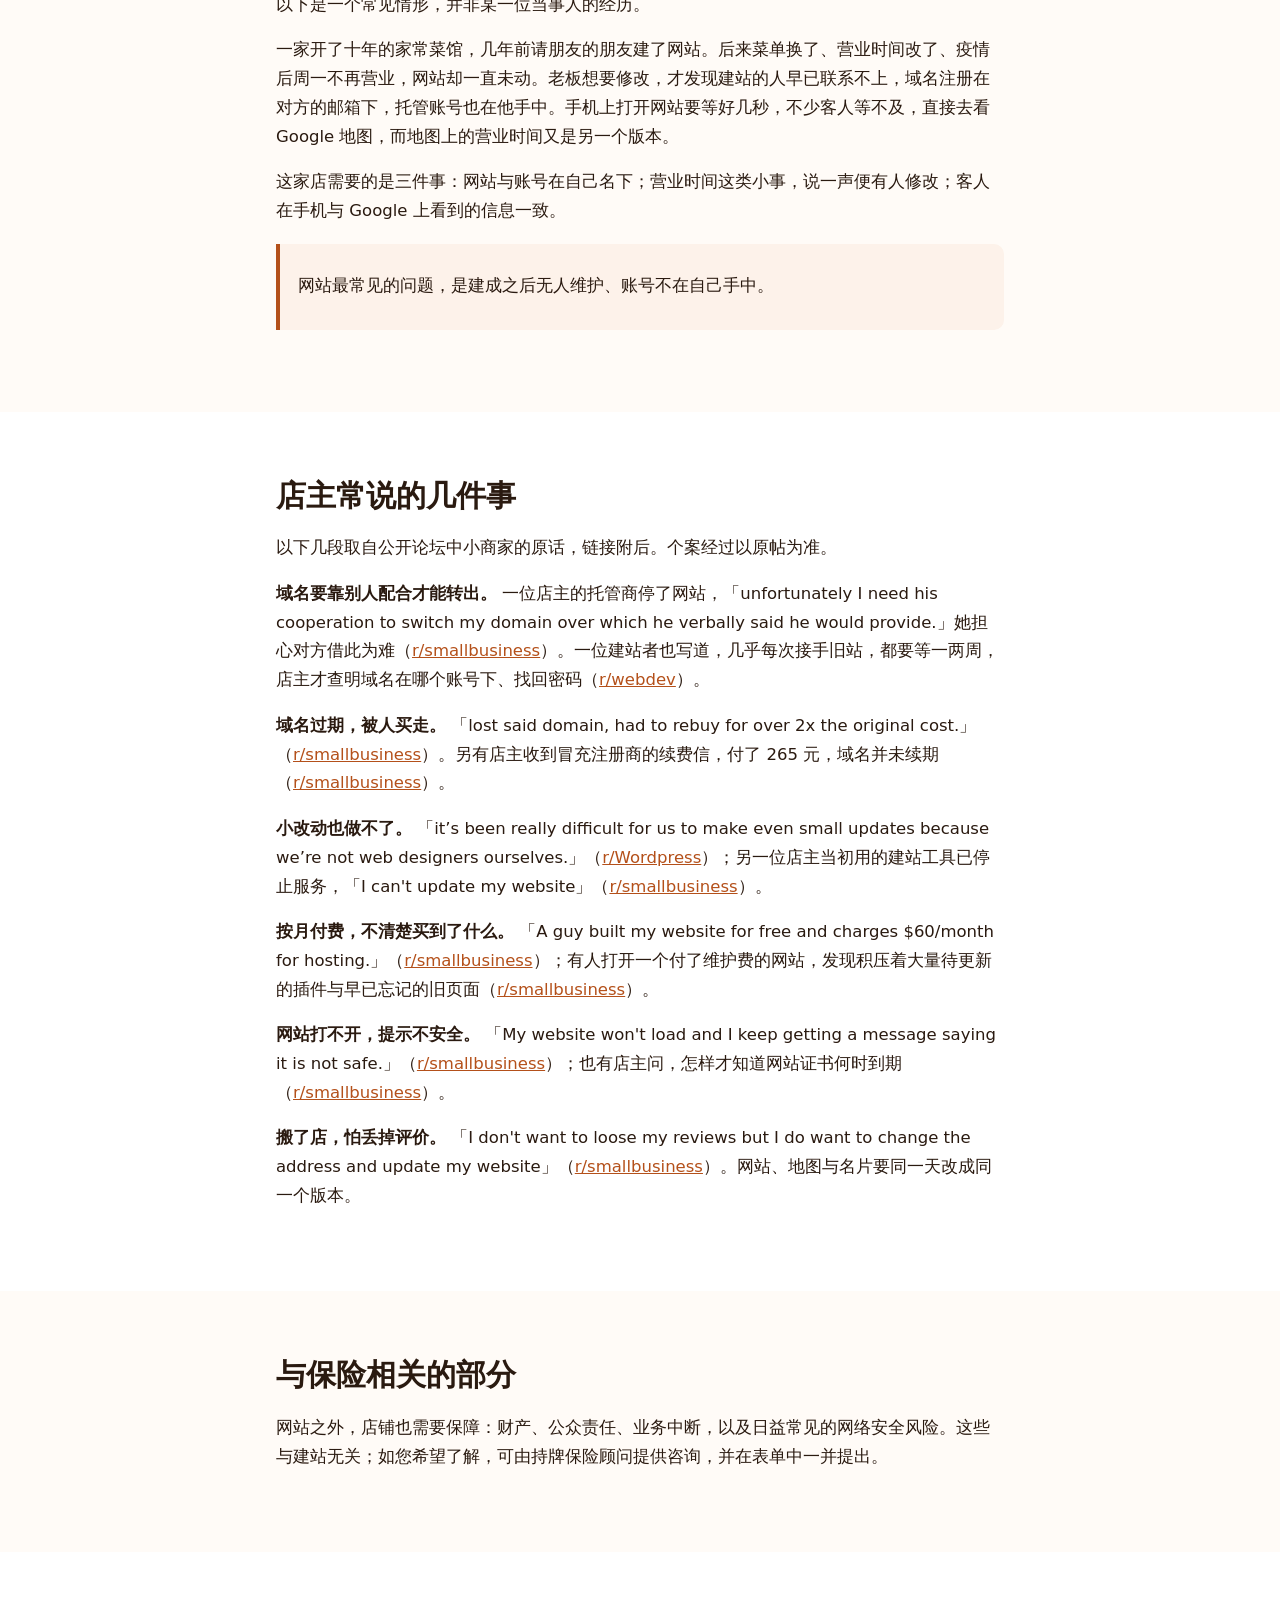
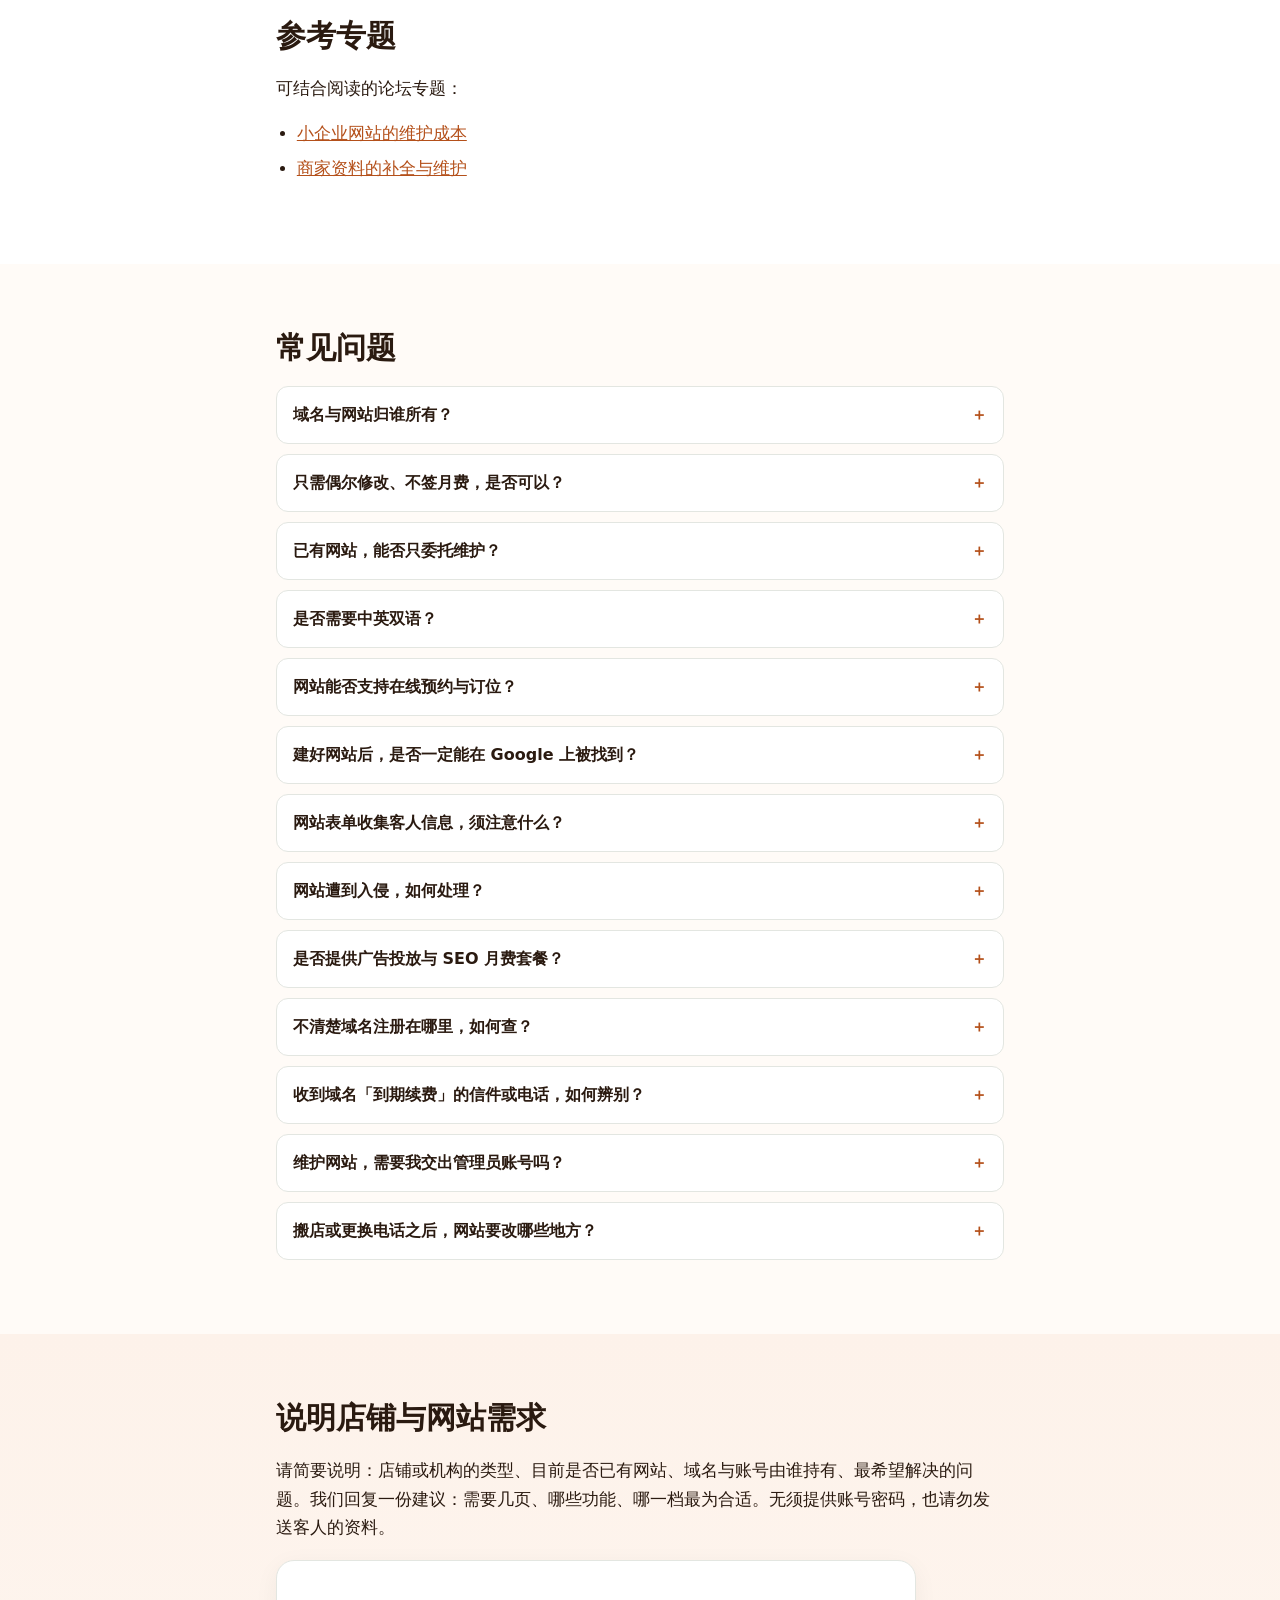
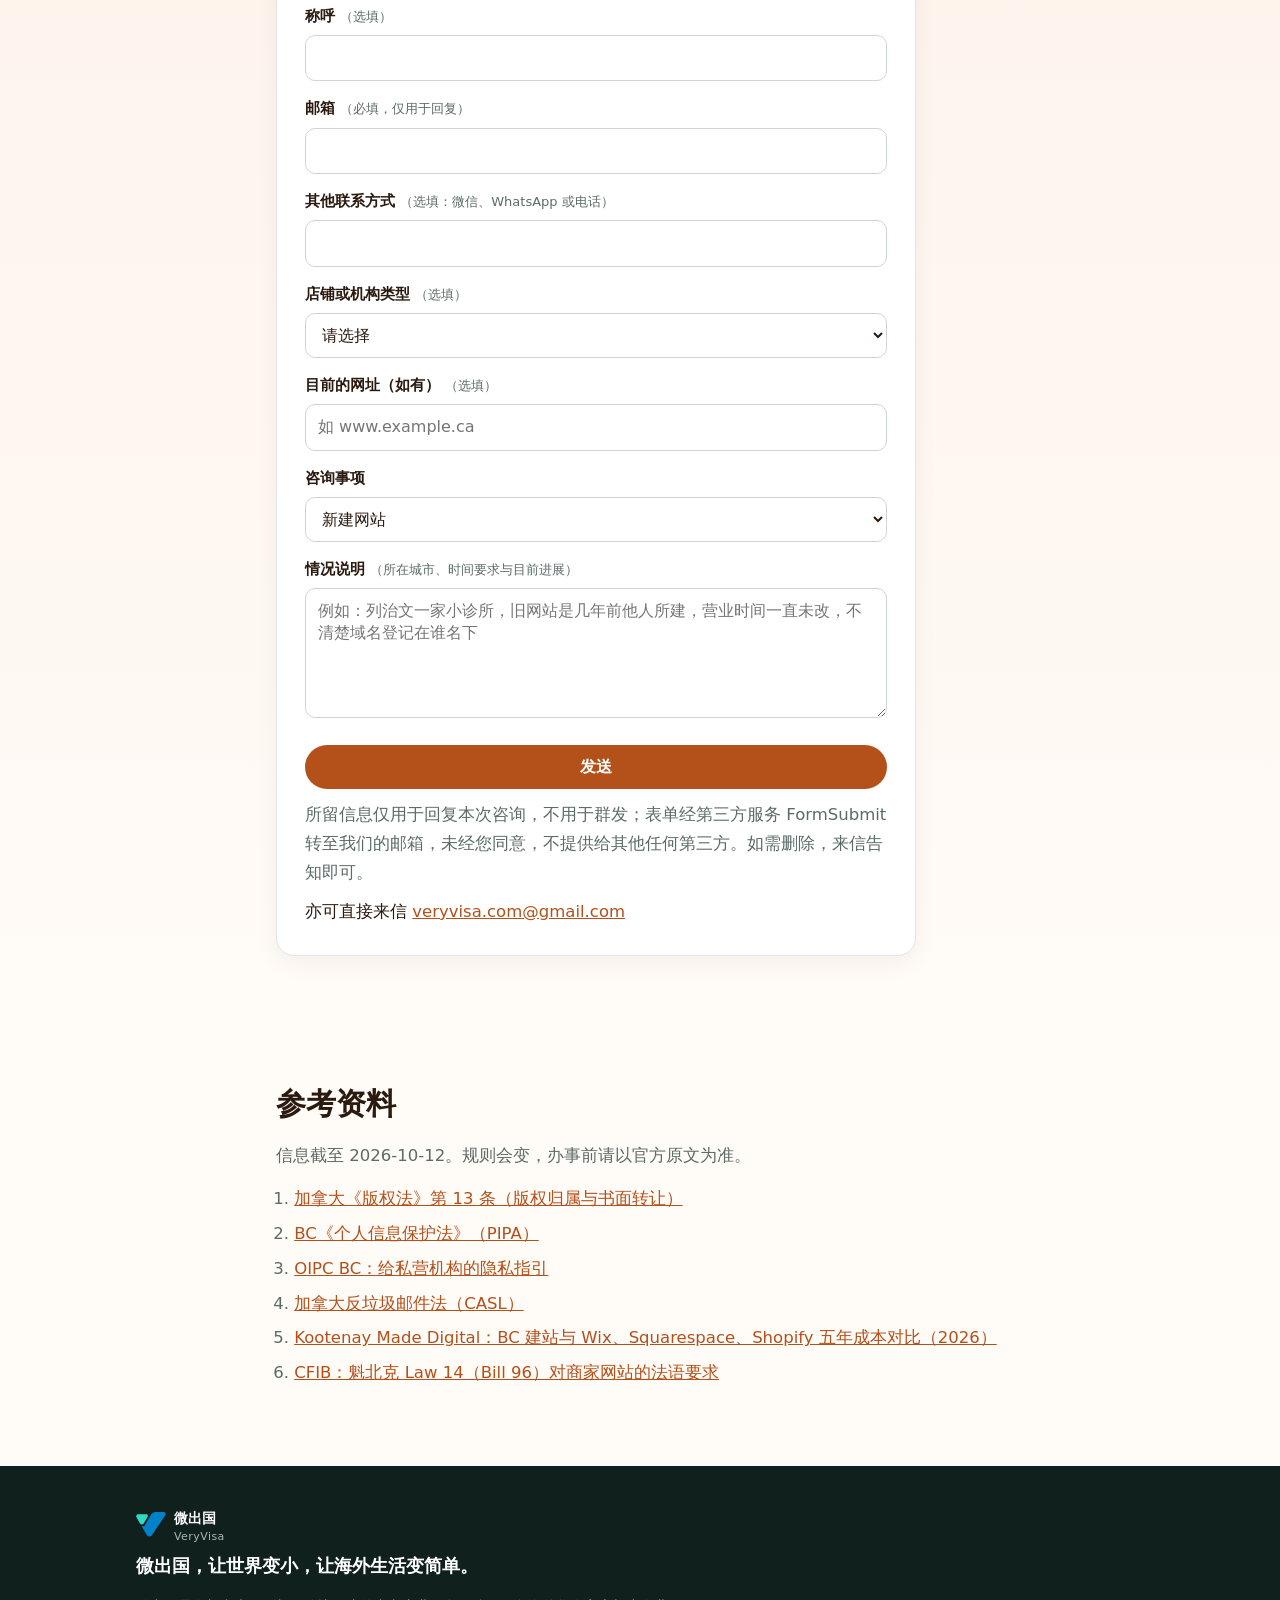
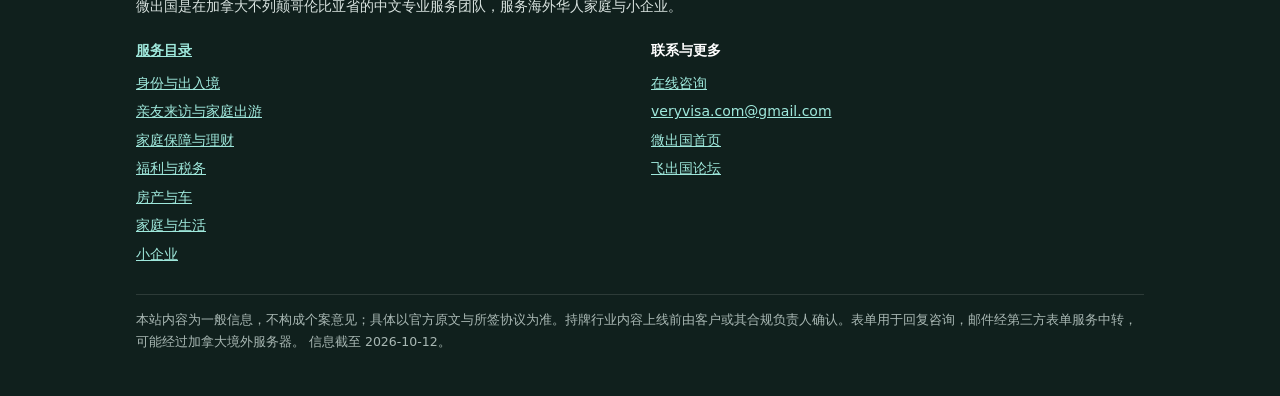
==== commit 03cec24a: "按市场证据修订（svc-rev-1012c）" ====
--- a/index.html
+++ b/index.html
@@ -70,7 +70,7 @@
    "name": "小企业网站的建设与长期维护：域名与账号登记在您名下 | 微出国",
    "description": "为大温地区的餐馆、诊所、补习机构、装修、会计与保险地产等小企业建设中英双语、手机优先的静态网站，域名与账号登记在您名下。",
    "inLanguage": "zh-CN",
-   "dateModified": "2026-10-05",
+   "dateModified": "2026-10-12",
    "about": {
     "@id": "https://veryvisa.github.io/chinese-small-business-website-care/#service"
    },
@@ -152,6 +152,38 @@
      "acceptedAnswer": {
       "@type": "Answer",
       "text": "不提供。我们只做网站本身与基础的搜索设置，不销售广告，也不销售长期 SEO 套餐。"
+     }
+    },
+    {
+     "@type": "Question",
+     "name": "不清楚域名注册在哪里，如何查？",
+     "acceptedAnswer": {
+      "@type": "Answer",
+      "text": "可在 ICANN Lookup 输入域名，查到注册商与到期日；.ca 域名同样可查到注册商。知道注册商之后，用注册时的邮箱找回账号。如果账号在前建站者名下，请对方把域名转入您自己的账号，这一步宜书面确认。"
+     }
+    },
+    {
+     "@type": "Question",
+     "name": "收到域名「到期续费」的信件或电话，如何辨别？",
+     "acceptedAnswer": {
+      "@type": "Answer",
+      "text": "只在您自己的注册商账号里续费。寄到店里的续费账单、来电催缴，先核对发件公司是否就是您的注册商；不是的，不予理会。论坛上有店主付了 265 元，域名并未续期。"
+     }
+    },
+    {
+     "@type": "Question",
+     "name": "维护网站，需要我交出管理员账号吗？",
+     "acceptedAnswer": {
+      "@type": "Answer",
+      "text": "不需要交出。域名、托管与 Google 商家资料都以您的账号注册，您为我们添加维护权限即可，不再委托时随时移除。"
+     }
+    },
+    {
+     "@type": "Question",
+     "name": "搬店或更换电话之后，网站要改哪些地方？",
+     "acceptedAnswer": {
+      "@type": "Answer",
+      "text": "网站上的地址、电话、营业时间、地图链接与结构化数据，Google 商家资料，以及名片与微信上的写法，宜在同一天改成同一个版本。地址变更宜在原有的商家资料中按 Google 的流程提交，不另建新的资料。"
      }
     }
    ]
@@ -177,14 +209,14 @@
 <p class="sub">营业时间改了网站未改、建站的人联系不上、域名不在自己名下，是小商家网站最常见的处境。我们建设中英双语、适配手机的静态网站，营业信息与 Google 地图一致，域名与账号均登记在您名下；日后不再委托我们，网站照常运行。</p>
 <ul class="hero-points"><li>交付：中英双语、手机优先的静态网站，以及之后的按需维护</li><li>域名、托管与商家资料登记在您名下，设计与文案版权付款后转让</li><li>工作范围事先书面确认</li></ul>
 <a class="btn btn-primary" href="#contact">预约建站咨询</a><a class="btn btn-ghost" href="#deliver">服务内容</a>
-<p class="asof">信息截至 2026-10-05</p>
+<p class="asof">信息截至 2026-10-12</p>
 </div></section>
 
-<nav class="toc" aria-label="本页目录"><div class="wrap"><a href="#deliver">服务内容</a><a href="#who">适用情形</a><a href="#how">工作方式</a><a href="#scope">服务边界</a><a href="#five-years">五年总成本</a><a href="#why">采用静态网站的理由</a><a href="#story">一个常见情形</a><a href="#faq">常见问题</a><a href="#contact">咨询</a></div></nav>
+<nav class="toc" aria-label="本页目录"><div class="wrap"><a href="#deliver">服务内容</a><a href="#who">适用情形</a><a href="#how">工作方式</a><a href="#scope">服务边界</a><a href="#five-years">五年总成本</a><a href="#why">采用静态网站的理由</a><a href="#story">一个常见情形</a><a href="#asked">店主常说的几件事</a><a href="#faq">常见问题</a><a href="#contact">咨询</a></div></nav>
 <section class="sec" id="deliver"><div class="wrap narrow"><h2>服务内容</h2>
 <div class="cards"><div class="card"><h3>首页信息</h3><p>将客人最想知道的几件事置于首页最显眼处：营业时间、地址、菜单或服务、联系方式。</p></div><div class="card"><h3>中英双语与手机优先</h3><p>中英双语、手机优先，页面结构清晰，便于搜索引擎与 AI 助手读懂。</p></div><div class="card"><h3>Google 商家资料</h3><p>设置并对齐 Google 商家资料，使网站与地图上的信息一致。</p></div><div class="card"><h3>账号归属</h3><p>域名、托管与商家资料全部登记在您名下，我们只取得维护权限。</p></div><div class="card"><h3>上线后的修改</h3><p>发一条微信或邮件写明修改内容，即可安排更新。</p></div><div class="card"><h3>表单与隐私说明</h3><p>为网站表单配好同意勾选与隐私说明。</p></div></div>
 </div></section><section class="sec" id="who"><div class="wrap narrow"><h2>适用情形</h2>
-<div class="cards"><div class="card"><h3>网站多年无人维护</h3><p>建站的人已联系不上，营业时间改了三次，网站上仍是旧的，客人只好打电话询问。</p></div><div class="card"><h3>客人既有华人也有本地人</h3><p>希望做中英双语，却不确定中文名、英文名与地址如何安排才清楚，也不知如何与 Google 地图保持一致。</p></div><div class="card"><h3>不希望长期租用平台</h3><p>希望网站与域名都在自己手中，不必担心哪天停付，网站便随之下线。</p></div><div class="card"><h3>先要一个可用的页面</h3><p>五页以内，能看到营业时间、地址、服务与联系方式，日后偶尔修改。</p></div><div class="card"><h3>会计、保险、地产等持牌行业</h3><p>担心网站用语触及监管红线，希望建站者熟悉这些行业的表述方式。</p></div></div>
+<div class="cards"><div class="card"><h3>网站多年无人维护</h3><p>建站的人已联系不上，营业时间改了三次，网站上仍是旧的，客人只好打电话询问。</p></div><div class="card"><h3>客人既有华人也有本地人</h3><p>希望做中英双语，却不确定中文名、英文名与地址如何安排才清楚，也不知如何与 Google 地图保持一致。</p></div><div class="card"><h3>不希望长期租用平台</h3><p>希望网站与域名都在自己手中，不必担心哪天停付，网站便随之下线。</p></div><div class="card"><h3>先要一个可用的页面</h3><p>五页以内，能看到营业时间、地址、服务与联系方式，日后偶尔修改。</p></div><div class="card"><h3>托管商停站或建站工具停运</h3><p>托管商停了网站，域名转出要靠对方配合；或当初用的建站工具已停止服务，网站再也改不动。</p></div><div class="card"><h3>搬店或换电话之后</h3><p>地址、电话改了，网站、Google 地图与名片上的信息要一并更新，又担心原有的评价随之丢失。</p></div><div class="card"><h3>会计、保险、地产等持牌行业</h3><p>担心网站用语触及监管红线，希望建站者熟悉这些行业的表述方式。</p></div></div>
 </div></section><section class="sec" id="how"><div class="wrap narrow"><h2>工作方式</h2>
 <ol class="steps"><li>在页末表单留下邮箱，简要说明店铺情况与希望的网站。</li><li>我们回复一份建议：需要几页、哪些功能、哪一档最为合适。</li><li>确认范围与价格，签订一页书面合同，写明域名与账号登记在您名下、版权在付款后转让给您，以及改动的响应时间。</li><li>先交付一个可以打开的版本，由您提出意见，我们修改。</li><li>上线：使用您的域名、您的账号，并附一份简要说明，列明各项资料所在。</li><li>此后按您选择的方式维护：按次更新、年度守护或月度维护。</li></ol>
 </div></section><section class="sec" id="scope"><div class="wrap narrow"><h2>服务边界</h2>
@@ -203,10 +235,18 @@
 <p>一家开了十年的家常菜馆，几年前请朋友的朋友建了网站。后来菜单换了、营业时间改了、疫情后周一不再营业，网站却一直未动。老板想要修改，才发现建站的人早已联系不上，域名注册在对方的邮箱下，托管账号也在他手中。手机上打开网站要等好几秒，不少客人等不及，直接去看 Google 地图，而地图上的营业时间又是另一个版本。</p>
 <p>这家店需要的是三件事：网站与账号在自己名下；营业时间这类小事，说一声便有人修改；客人在手机与 Google 上看到的信息一致。</p>
 <blockquote><p>网站最常见的问题，是建成之后无人维护、账号不在自己手中。</p></blockquote>
+</div></section><section class="sec" id="asked"><div class="wrap narrow"><h2>店主常说的几件事</h2>
+<p>以下几段取自公开论坛中小商家的原话，链接附后。个案经过以原帖为准。</p>
+<p><strong>域名要靠别人配合才能转出。</strong> 一位店主的托管商停了网站，「unfortunately I need his cooperation to switch my domain over which he verbally said he would provide.」她担心对方借此为难（<a href="https://www.reddit.com/r/smallbusiness/comments/1q64ime/web_host_deactivated_my_website_what_are_my/" rel="noopener" target="_blank">r/smallbusiness</a>）。一位建站者也写道，几乎每次接手旧站，都要等一两周，店主才查明域名在哪个账号下、找回密码（<a href="https://www.reddit.com/r/webdev/comments/1qso234/how_do_you_handle_clients_who_have_no_idea_where/" rel="noopener" target="_blank">r/webdev</a>）。</p>
+<p><strong>域名过期，被人买走。</strong> 「lost said domain, had to rebuy for over 2x the original cost.」（<a href="https://www.reddit.com/r/smallbusiness/comments/i74f8e/learn_from_my_mistake_go_check_your_domain/" rel="noopener" target="_blank">r/smallbusiness</a>）。另有店主收到冒充注册商的续费信，付了 265 元，域名并未续期（<a href="https://www.reddit.com/r/smallbusiness/comments/1v3txuh/psa_dont_get_scammed_by_predatory_domain_renewal/" rel="noopener" target="_blank">r/smallbusiness</a>）。</p>
+<p><strong>小改动也做不了。</strong> 「it’s been really difficult for us to make even small updates because we’re not web designers ourselves.」（<a href="https://www.reddit.com/r/Wordpress/comments/1u6lply/elementor_alternative/" rel="noopener" target="_blank">r/Wordpress</a>）；另一位店主当初用的建站工具已停止服务，「I can&#x27;t update my website」（<a href="https://www.reddit.com/r/smallbusiness/comments/1tqmv6k/need_new_website_builder_already_have_domain_name/" rel="noopener" target="_blank">r/smallbusiness</a>）。</p>
+<p><strong>按月付费，不清楚买到了什么。</strong> 「A guy built my website for free and charges $60/month for hosting.」（<a href="https://www.reddit.com/r/smallbusiness/comments/1ur56i0/a_guy_built_my_website_for_free_and_charges/" rel="noopener" target="_blank">r/smallbusiness</a>）；有人打开一个付了维护费的网站，发现积压着大量待更新的插件与早已忘记的旧页面（<a href="https://www.reddit.com/r/smallbusiness/comments/w5foob/stop_paying_unnecessary_website_maintenance_fees/" rel="noopener" target="_blank">r/smallbusiness</a>）。</p>
+<p><strong>网站打不开，提示不安全。</strong> 「My website won&#x27;t load and I keep getting a message saying it is not safe.」（<a href="https://www.reddit.com/r/smallbusiness/comments/1rq18oa/my_website_wont_load/" rel="noopener" target="_blank">r/smallbusiness</a>）；也有店主问，怎样才知道网站证书何时到期（<a href="https://www.reddit.com/r/smallbusiness/comments/1nvbvhc/small_business_owners_how_do_you_know_when_your/" rel="noopener" target="_blank">r/smallbusiness</a>）。</p>
+<p><strong>搬了店，怕丢掉评价。</strong> 「I don&#x27;t want to loose my reviews but I do want to change the address and update my website」（<a href="https://www.reddit.com/r/smallbusiness/comments/1ir77fq/moved_my_small_business_from_the_uk_to_australia/" rel="noopener" target="_blank">r/smallbusiness</a>）。网站、地图与名片要同一天改成同一个版本。</p>
 </div></section><section class="sec" id="insurance"><div class="wrap narrow"><h2>与保险相关的部分</h2>
 <p>网站之外，店铺也需要保障：财产、公众责任、业务中断，以及日益常见的网络安全风险。这些与建站无关；如您希望了解，可由持牌保险顾问提供咨询，并在表单中一并提出。</p>
 </div></section>
-<section class="sec" id="forum-topics"><div class="wrap narrow"><h2>参考专题</h2><p>可结合阅读的论坛专题：</p><ul><li><a href="https://bbs.fcgvisa.com/t/60700">小企业网站的维护成本</a></li><li><a href="https://bbs.fcgvisa.com/t/60798">商家资料的补全与维护</a></li></ul></div></section><section class="sec faq" id="faq"><div class="wrap narrow"><h2>常见问题</h2><details><summary>域名与网站归谁所有？</summary><p>归您所有。域名、托管与 Google 商家资料都以您的账号注册，我们只取得维护权限；合同中写明设计与文案的版权在付款后转让给您，第三方素材按其许可使用。加拿大《版权法》规定版权转让须书面签字，因此这一条必须写入合同。</p></details><details><summary>只需偶尔修改、不签月费，是否可以？</summary><p>可以，按次更新每次 50 加元。一年修改两三次的店铺，这种方式最为经济。</p></details><details><summary>已有网站，能否只委托维护？</summary><p>可以。先查明现有的域名、托管与商家资料登记在谁名下、能否取回，再提供一份接手方案。不少店铺的第一步，是把账号取回自己手中。</p></details><details><summary>是否需要中英双语？</summary><p>客人中既有华人也有本地人的，建议采用。店名、地址、营业时间的中英文如何安排、如何与 Google 地图保持一致，会一并理顺。如需向魁北克的客人进行商业销售，还须另备法语版本。</p></details><details><summary>网站能否支持在线预约与订位？</summary><p>可以接入成熟的第三方预约服务。我们不自行开发预约系统，也不建设需要会员登录、大量商品在线支付的电商站，这类需求更适合电商平台。</p></details><details><summary>建好网站后，是否一定能在 Google 上被找到？</summary><p>任何人都无法承诺排名。我们把页面结构写清楚，使名称、地址、电话、营业时间与 Google 商家资料保持一致，并加上结构化数据，让搜索引擎与 AI 助手更容易读懂您的店铺。</p></details><details><summary>网站表单收集客人信息，须注意什么？</summary><p>BC 的个人信息保护法（PIPA）要求说明收集用途、取得同意、只收集必要的信息。我们会配好隐私说明与同意勾选；病历、保单号、交易资料这类敏感信息，不通过网站表单收集。</p></details><details><summary>网站遭到入侵，如何处理？</summary><p>我们建设的是静态网站，没有数据库与后台登录，可被攻击之处很少；同时保留备份，出现问题可以回退到上一版。</p></details><details><summary>是否提供广告投放与 SEO 月费套餐？</summary><p>不提供。我们只做网站本身与基础的搜索设置，不销售广告，也不销售长期 SEO 套餐。</p></details></div></section>
+<section class="sec" id="forum-topics"><div class="wrap narrow"><h2>参考专题</h2><p>可结合阅读的论坛专题：</p><ul><li><a href="https://bbs.fcgvisa.com/t/60700">小企业网站的维护成本</a></li><li><a href="https://bbs.fcgvisa.com/t/60798">商家资料的补全与维护</a></li></ul></div></section><section class="sec faq" id="faq"><div class="wrap narrow"><h2>常见问题</h2><details><summary>域名与网站归谁所有？</summary><p>归您所有。域名、托管与 Google 商家资料都以您的账号注册，我们只取得维护权限；合同中写明设计与文案的版权在付款后转让给您，第三方素材按其许可使用。加拿大《版权法》规定版权转让须书面签字，因此这一条必须写入合同。</p></details><details><summary>只需偶尔修改、不签月费，是否可以？</summary><p>可以，按次更新每次 50 加元。一年修改两三次的店铺，这种方式最为经济。</p></details><details><summary>已有网站，能否只委托维护？</summary><p>可以。先查明现有的域名、托管与商家资料登记在谁名下、能否取回，再提供一份接手方案。不少店铺的第一步，是把账号取回自己手中。</p></details><details><summary>是否需要中英双语？</summary><p>客人中既有华人也有本地人的，建议采用。店名、地址、营业时间的中英文如何安排、如何与 Google 地图保持一致，会一并理顺。如需向魁北克的客人进行商业销售，还须另备法语版本。</p></details><details><summary>网站能否支持在线预约与订位？</summary><p>可以接入成熟的第三方预约服务。我们不自行开发预约系统，也不建设需要会员登录、大量商品在线支付的电商站，这类需求更适合电商平台。</p></details><details><summary>建好网站后，是否一定能在 Google 上被找到？</summary><p>任何人都无法承诺排名。我们把页面结构写清楚，使名称、地址、电话、营业时间与 Google 商家资料保持一致，并加上结构化数据，让搜索引擎与 AI 助手更容易读懂您的店铺。</p></details><details><summary>网站表单收集客人信息，须注意什么？</summary><p>BC 的个人信息保护法（PIPA）要求说明收集用途、取得同意、只收集必要的信息。我们会配好隐私说明与同意勾选；病历、保单号、交易资料这类敏感信息，不通过网站表单收集。</p></details><details><summary>网站遭到入侵，如何处理？</summary><p>我们建设的是静态网站，没有数据库与后台登录，可被攻击之处很少；同时保留备份，出现问题可以回退到上一版。</p></details><details><summary>是否提供广告投放与 SEO 月费套餐？</summary><p>不提供。我们只做网站本身与基础的搜索设置，不销售广告，也不销售长期 SEO 套餐。</p></details><details><summary>不清楚域名注册在哪里，如何查？</summary><p>可在 <a href="https://lookup.icann.org/" rel="noopener" target="_blank">ICANN Lookup</a> 输入域名，查到注册商与到期日；.ca 域名同样可查到注册商。知道注册商之后，用注册时的邮箱找回账号。如果账号在前建站者名下，请对方把域名转入您自己的账号，这一步宜书面确认。</p></details><details><summary>收到域名「到期续费」的信件或电话，如何辨别？</summary><p>只在您自己的注册商账号里续费。寄到店里的续费账单、来电催缴，先核对发件公司是否就是您的注册商；不是的，不予理会。论坛上有店主付了 265 元，域名并未续期。</p></details><details><summary>维护网站，需要我交出管理员账号吗？</summary><p>不需要交出。域名、托管与 Google 商家资料都以您的账号注册，您为我们添加维护权限即可，不再委托时随时移除。</p></details><details><summary>搬店或更换电话之后，网站要改哪些地方？</summary><p>网站上的地址、电话、营业时间、地图链接与结构化数据，Google 商家资料，以及名片与微信上的写法，宜在同一天改成同一个版本。地址变更宜在原有的商家资料中按 Google 的流程提交，不另建新的资料。</p></details></div></section>
 
 <section class="sec contact" id="contact"><div class="wrap narrow">
 <h2>说明店铺与网站需求</h2>
@@ -243,7 +283,7 @@
   <p class="mailto">亦可直接来信 <a href="mailto:veryvisa.com@gmail.com?subject=%5B%E5%BE%AE%E5%87%BA%E5%9B%BD%C2%B7%E5%8D%8E%E4%BA%BA%E5%B0%8F%E5%95%86%E5%AE%B6%E5%BB%BA%E7%AB%99%E4%B8%8E%E7%BB%B4%E6%8A%A4%5D%20%E5%92%A8%E8%AF%A2">veryvisa.com@gmail.com</a></p>
 </form>
 </div></section>
-<section class="sec sources" id="sources"><div class="wrap narrow"><h2>参考资料</h2><p class="privacy">信息截至 2026-10-05。规则会变，办事前请以官方原文为准。</p><ol><li><a href="https://laws-lois.justice.gc.ca/eng/acts/C-42/section-13.html" rel="noopener" target="_blank">加拿大《版权法》第 13 条（版权归属与书面转让）</a></li><li><a href="https://www.bclaws.gov.bc.ca/civix/document/id/complete/statreg/03063_01" rel="noopener" target="_blank">BC《个人信息保护法》（PIPA）</a></li><li><a href="https://www.oipc.bc.ca/for-private-organizations/" rel="noopener" target="_blank">OIPC BC：给私营机构的隐私指引</a></li><li><a href="https://laws-lois.justice.gc.ca/eng/acts/E-1.6/" rel="noopener" target="_blank">加拿大反垃圾邮件法（CASL）</a></li><li><a href="https://www.kootenaymade.ca/blog/website-cost-comparison-bc-2026" rel="noopener" target="_blank">Kootenay Made Digital：BC 建站与 Wix、Squarespace、Shopify 五年成本对比（2026）</a></li><li><a href="https://www.cfib-fcei.ca/en/site/qc-law-14-bill-96" rel="noopener" target="_blank">CFIB：魁北克 Law 14（Bill 96）对商家网站的法语要求</a></li></ol></div></section>
+<section class="sec sources" id="sources"><div class="wrap narrow"><h2>参考资料</h2><p class="privacy">信息截至 2026-10-12。规则会变，办事前请以官方原文为准。</p><ol><li><a href="https://laws-lois.justice.gc.ca/eng/acts/C-42/section-13.html" rel="noopener" target="_blank">加拿大《版权法》第 13 条（版权归属与书面转让）</a></li><li><a href="https://www.bclaws.gov.bc.ca/civix/document/id/complete/statreg/03063_01" rel="noopener" target="_blank">BC《个人信息保护法》（PIPA）</a></li><li><a href="https://www.oipc.bc.ca/for-private-organizations/" rel="noopener" target="_blank">OIPC BC：给私营机构的隐私指引</a></li><li><a href="https://laws-lois.justice.gc.ca/eng/acts/E-1.6/" rel="noopener" target="_blank">加拿大反垃圾邮件法（CASL）</a></li><li><a href="https://www.kootenaymade.ca/blog/website-cost-comparison-bc-2026" rel="noopener" target="_blank">Kootenay Made Digital：BC 建站与 Wix、Squarespace、Shopify 五年成本对比（2026）</a></li><li><a href="https://www.cfib-fcei.ca/en/site/qc-law-14-bill-96" rel="noopener" target="_blank">CFIB：魁北克 Law 14（Bill 96）对商家网站的法语要求</a></li></ol></div></section>
 </main>
 <footer class="vv-foot"><div class="wrap">
 <a class="vv-brand" href="https://veryvisa.github.io/"><svg viewBox="102.305 90.391 73.617 59.957" xmlns="http://www.w3.org/2000/svg">
@@ -255,7 +295,7 @@
 <div><h4><a href="../services/">服务目录</a></h4><ul><li><a href="../services/#status">身份与出入境</a></li><li><a href="../services/#travel">亲友来访与家庭出游</a></li><li><a href="../services/#finance">家庭保障与理财</a></li><li><a href="../services/#benefits-tax">福利与税务</a></li><li><a href="../services/#property-car">房产与车</a></li><li><a href="../services/#family">家庭与生活</a></li><li><a href="../services/#business">小企业</a></li></ul></div>
 <div><h4>联系与更多</h4><ul><li><a href="#contact">在线咨询</a></li><li><a href="mailto:veryvisa.com@gmail.com?subject=%5B%E5%BE%AE%E5%87%BA%E5%9B%BD%C2%B7%E5%8D%8E%E4%BA%BA%E5%B0%8F%E5%95%86%E5%AE%B6%E5%BB%BA%E7%AB%99%E4%B8%8E%E7%BB%B4%E6%8A%A4%5D%20%E5%92%A8%E8%AF%A2">veryvisa.com@gmail.com</a></li><li><a href="https://veryvisa.github.io/">微出国首页</a></li><li><a href="https://bbs.fcgvisa.com/">飞出国论坛</a></li></ul></div>
 </div>
-<p class="legal">本站内容为一般信息，不构成个案意见；具体以官方原文与所签协议为准。持牌行业内容上线前由客户或其合规负责人确认。表单用于回复咨询，邮件经第三方表单服务中转，可能经过加拿大境外服务器。 信息截至 2026-10-05。</p>
+<p class="legal">本站内容为一般信息，不构成个案意见；具体以官方原文与所签协议为准。持牌行业内容上线前由客户或其合规负责人确认。表单用于回复咨询，邮件经第三方表单服务中转，可能经过加拿大境外服务器。 信息截至 2026-10-12。</p>
 </div></footer>
 <nav class="mobile-service-bar" aria-label="快捷服务" hidden><a href="../services/">全部服务</a><a href="#contact">预约</a></nav>
 <script src="assets/form.js" defer></script>
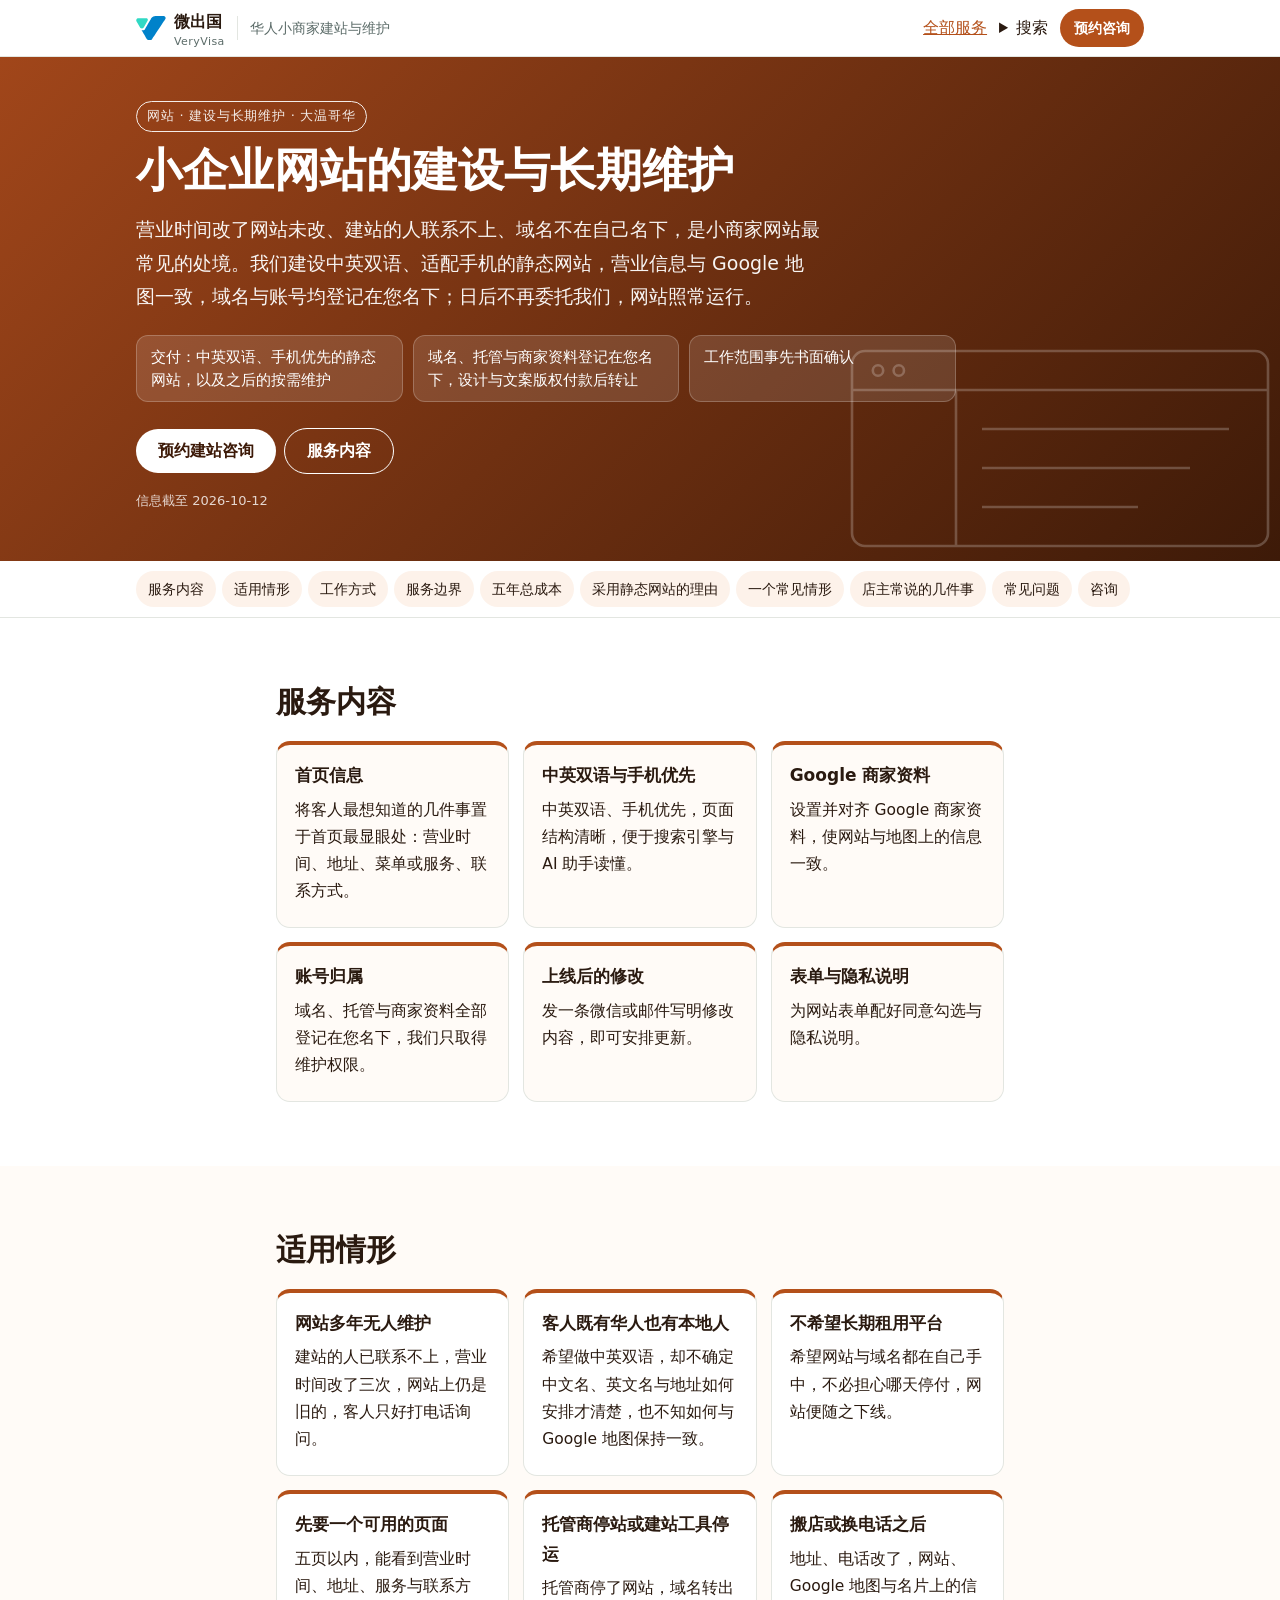
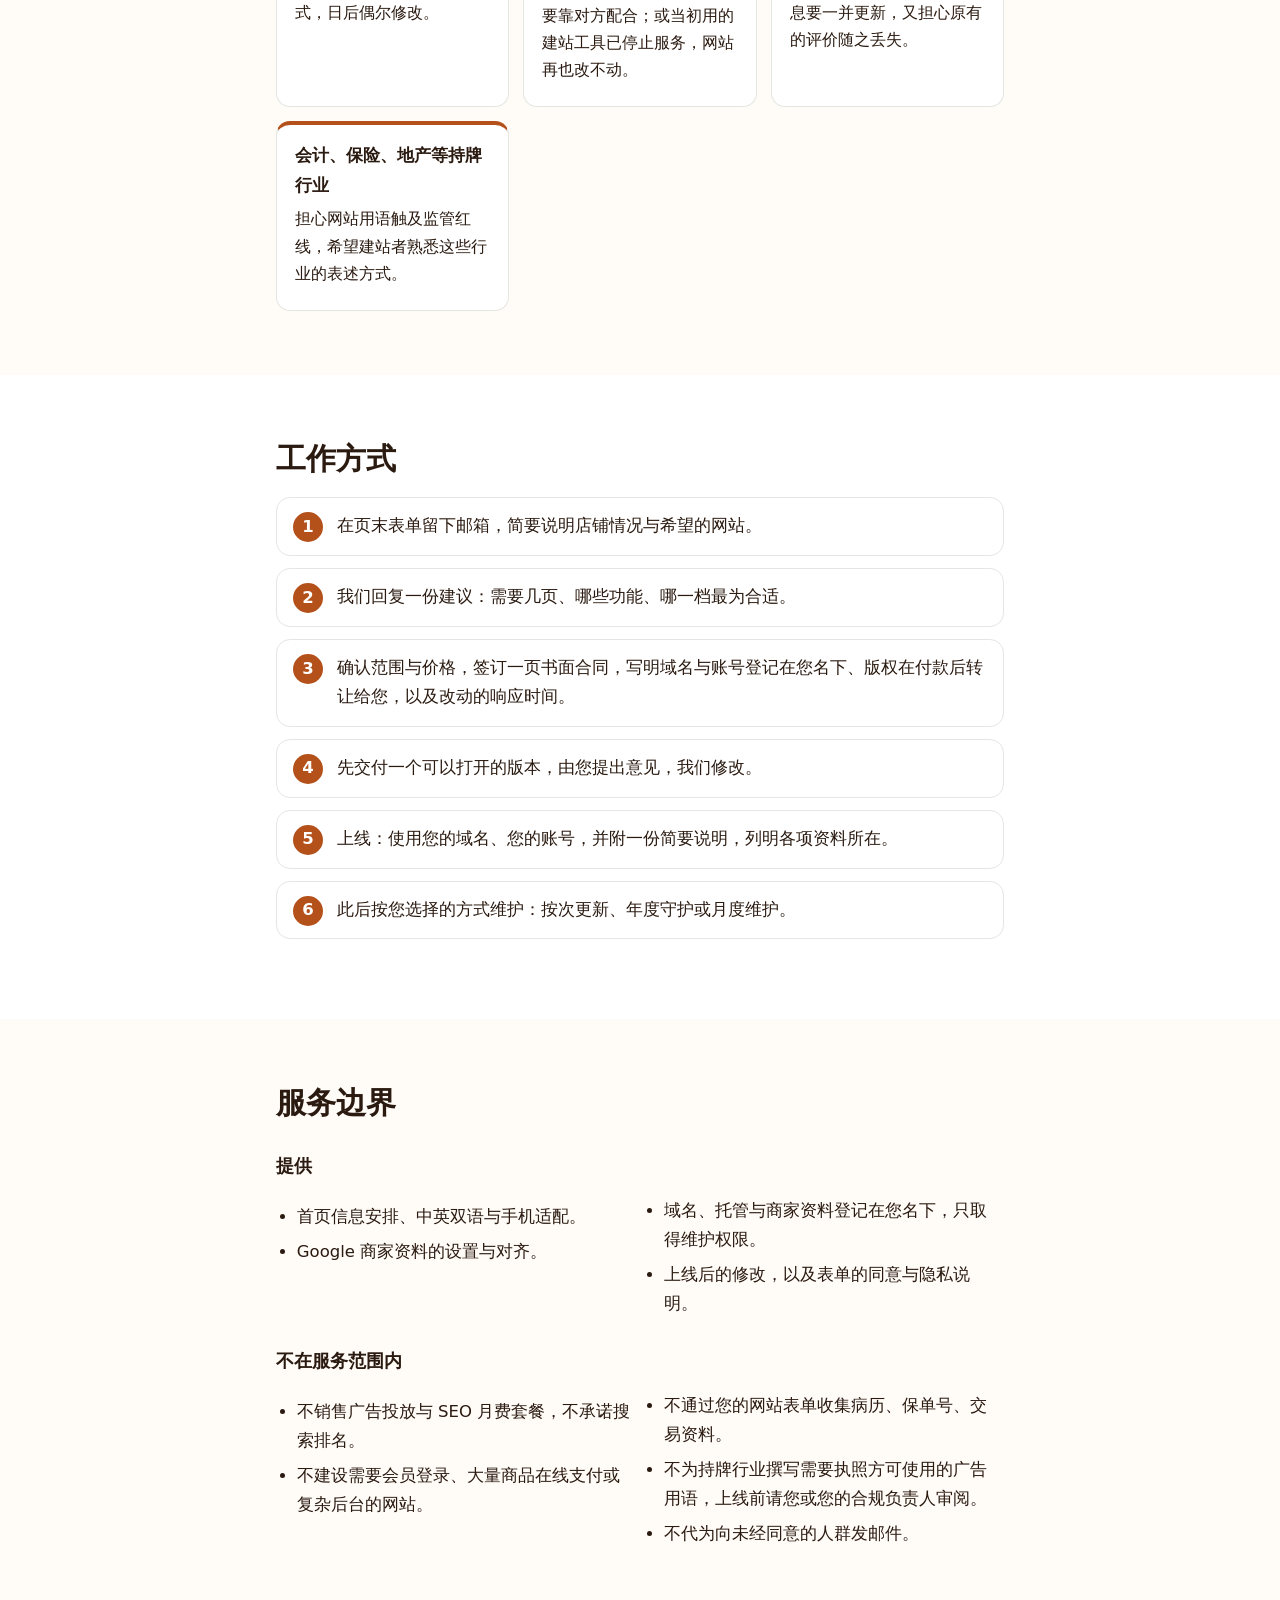
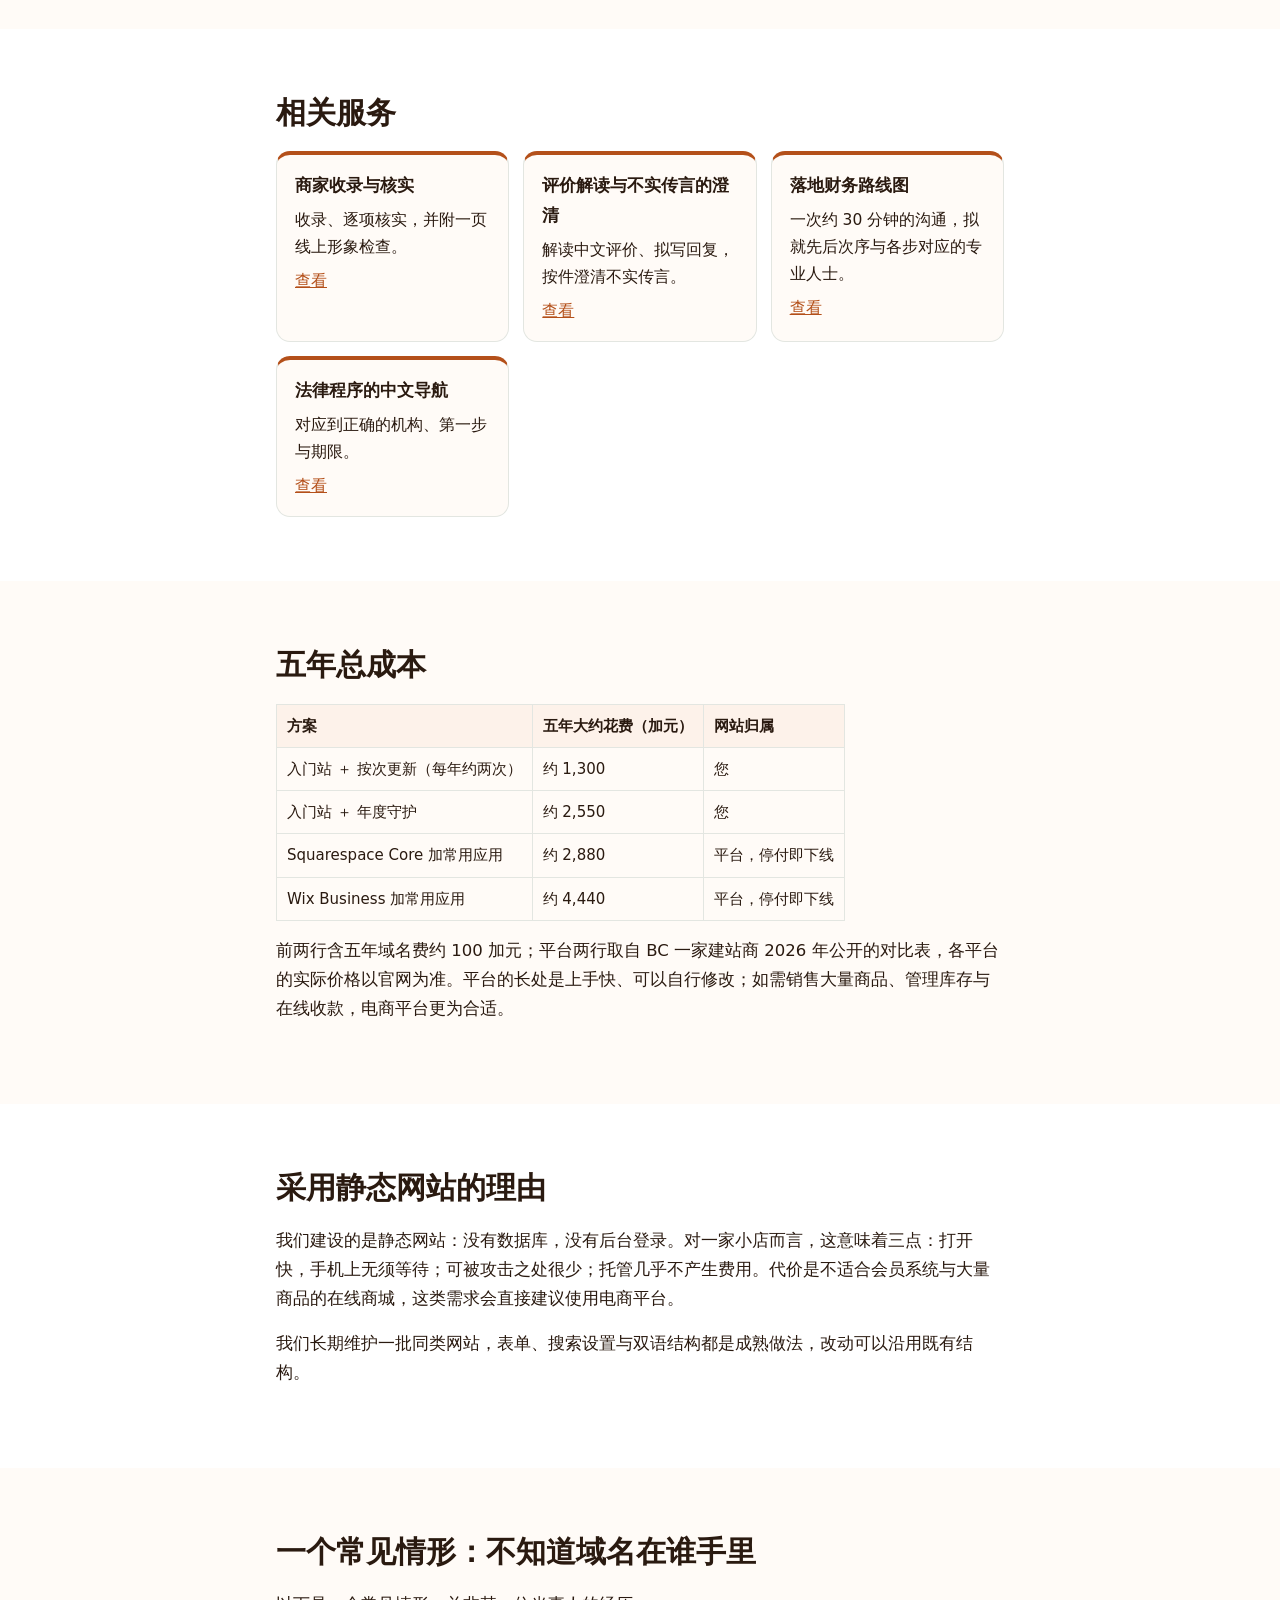
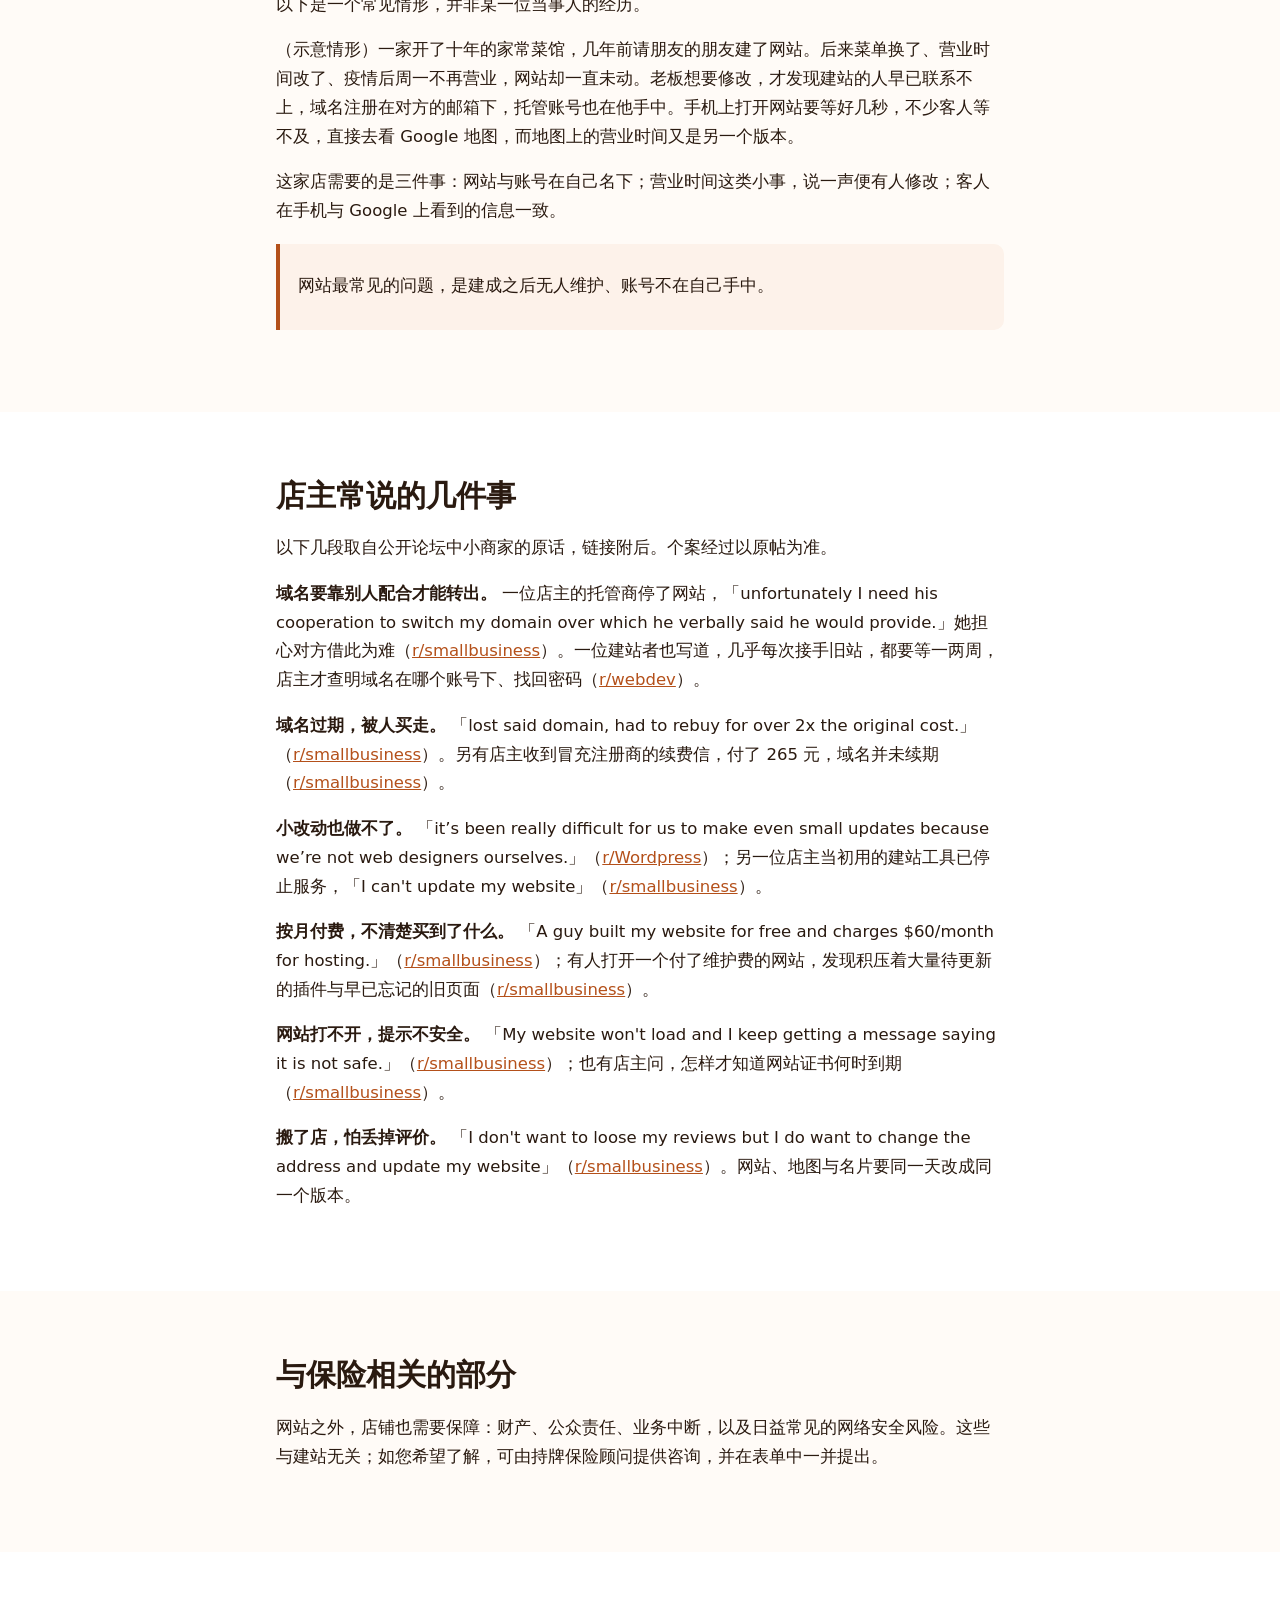
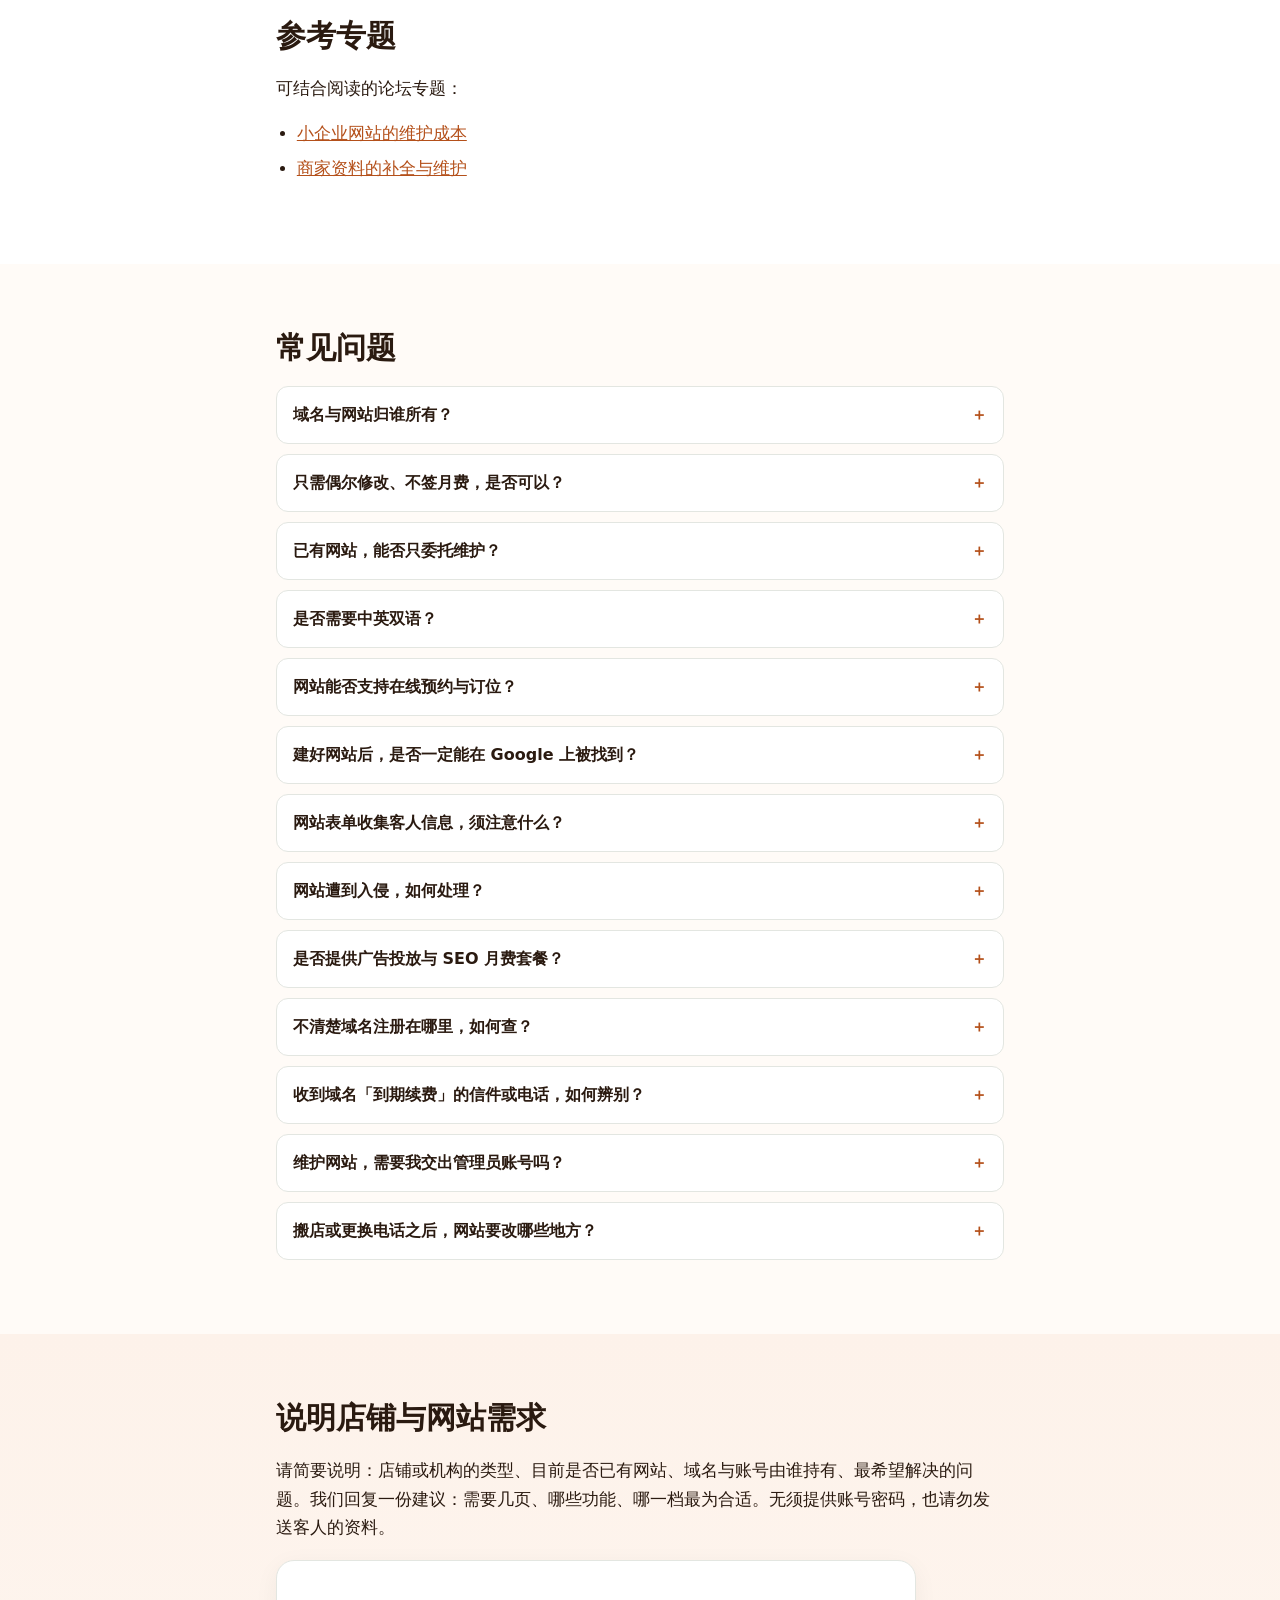
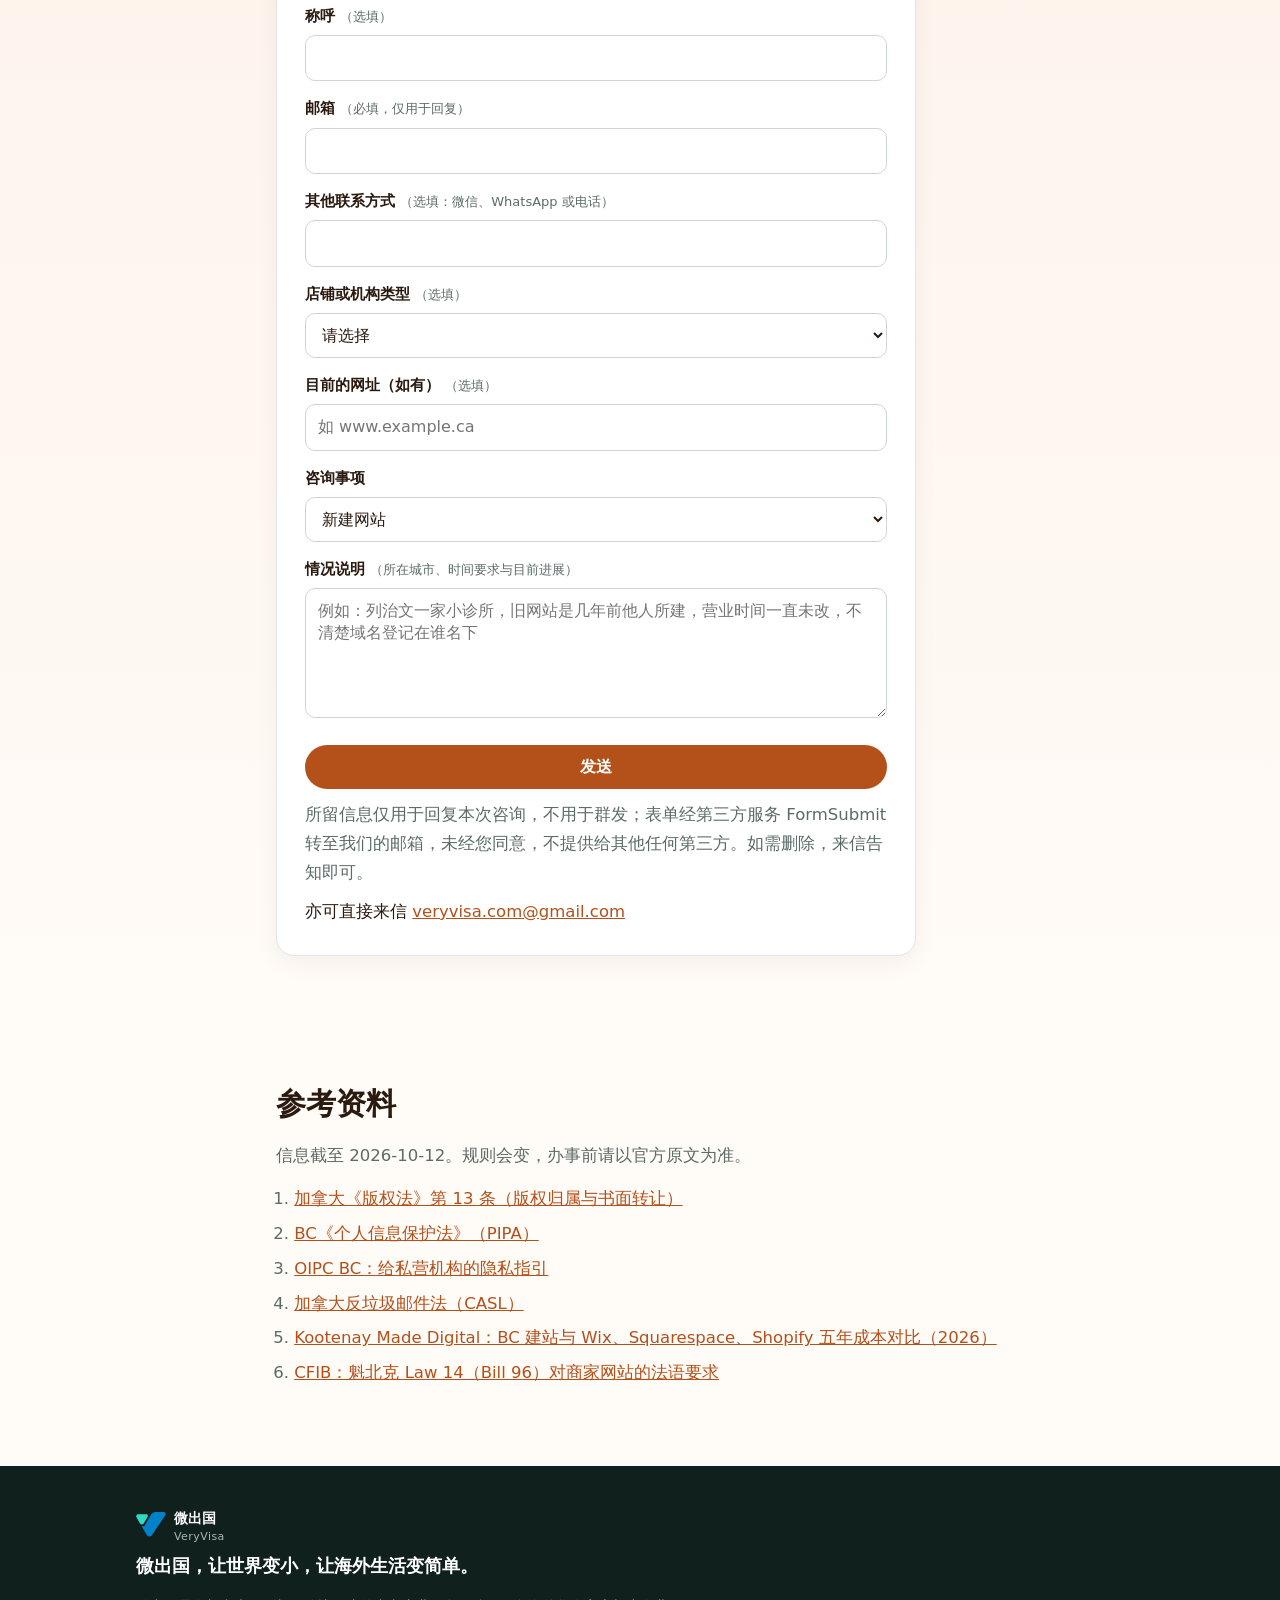
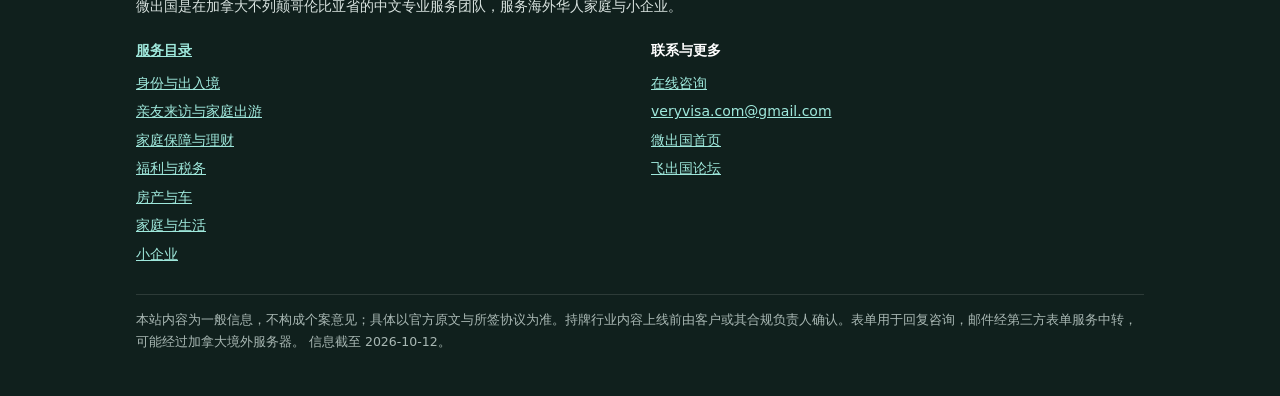
==== commit 5fb4ae4d: "publish chinese-small-business-website-care 2026-10-12 00:44" ====
--- a/index.html
+++ b/index.html
@@ -232,7 +232,7 @@
 <p>我们长期维护一批同类网站，表单、搜索设置与双语结构都是成熟做法，改动可以沿用既有结构。</p>
 </div></section><section class="sec" id="story"><div class="wrap narrow"><h2>一个常见情形：不知道域名在谁手里</h2>
 <p>以下是一个常见情形，并非某一位当事人的经历。</p>
-<p>一家开了十年的家常菜馆，几年前请朋友的朋友建了网站。后来菜单换了、营业时间改了、疫情后周一不再营业，网站却一直未动。老板想要修改，才发现建站的人早已联系不上，域名注册在对方的邮箱下，托管账号也在他手中。手机上打开网站要等好几秒，不少客人等不及，直接去看 Google 地图，而地图上的营业时间又是另一个版本。</p>
+<p>（示意情形）一家开了十年的家常菜馆，几年前请朋友的朋友建了网站。后来菜单换了、营业时间改了、疫情后周一不再营业，网站却一直未动。老板想要修改，才发现建站的人早已联系不上，域名注册在对方的邮箱下，托管账号也在他手中。手机上打开网站要等好几秒，不少客人等不及，直接去看 Google 地图，而地图上的营业时间又是另一个版本。</p>
 <p>这家店需要的是三件事：网站与账号在自己名下；营业时间这类小事，说一声便有人修改；客人在手机与 Google 上看到的信息一致。</p>
 <blockquote><p>网站最常见的问题，是建成之后无人维护、账号不在自己手中。</p></blockquote>
 </div></section><section class="sec" id="asked"><div class="wrap narrow"><h2>店主常说的几件事</h2>
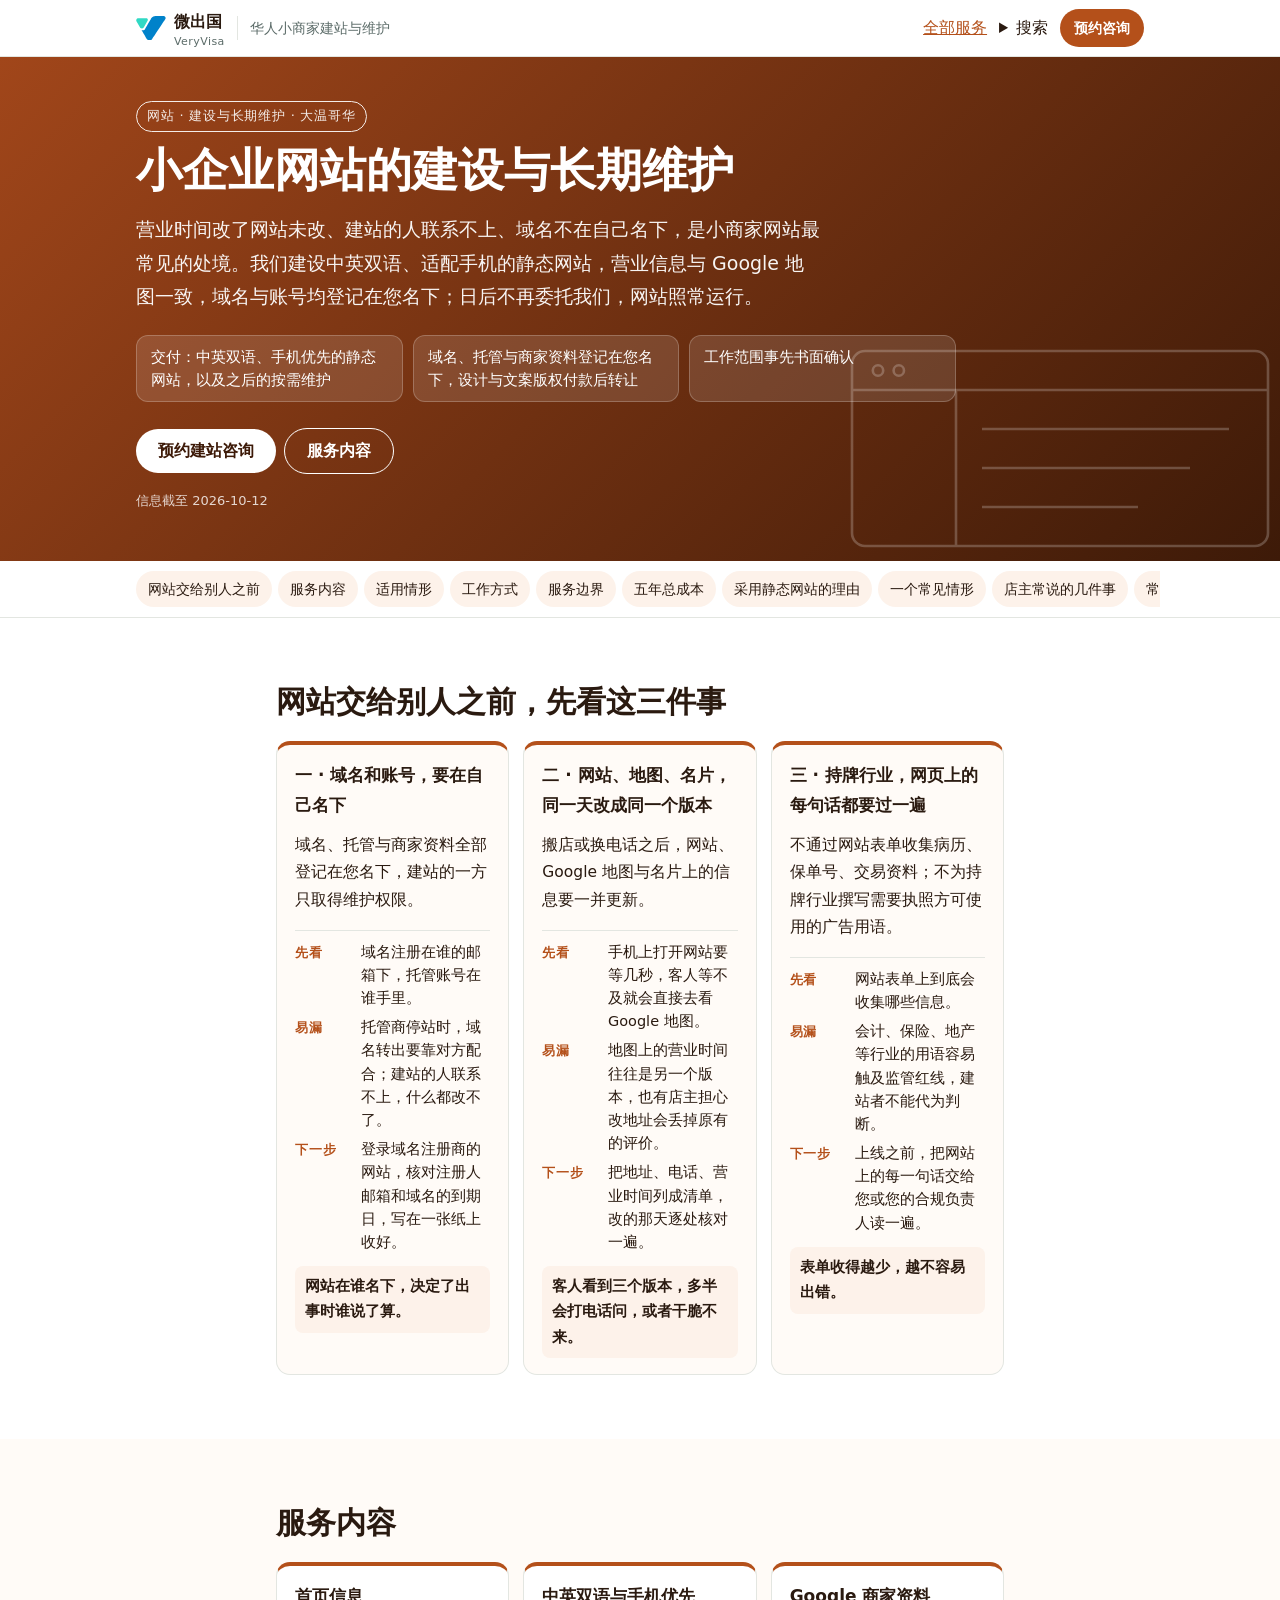
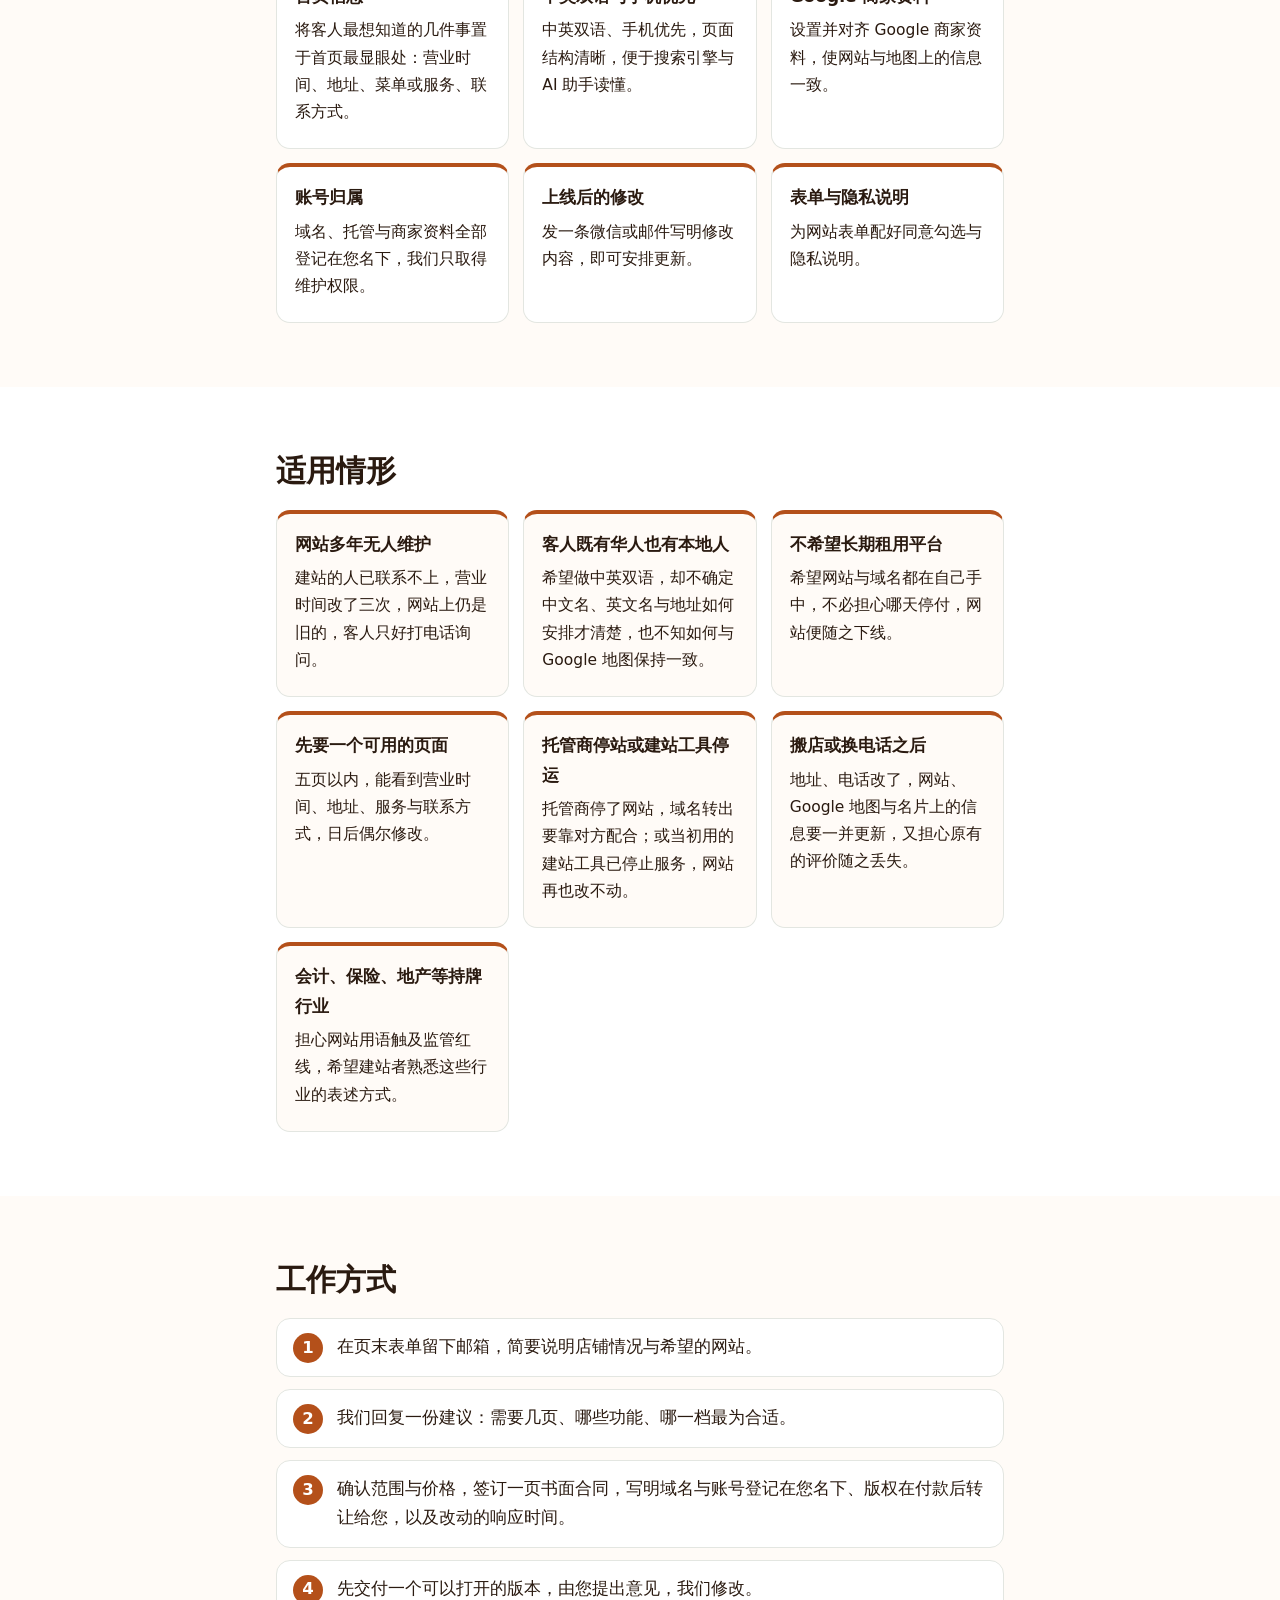
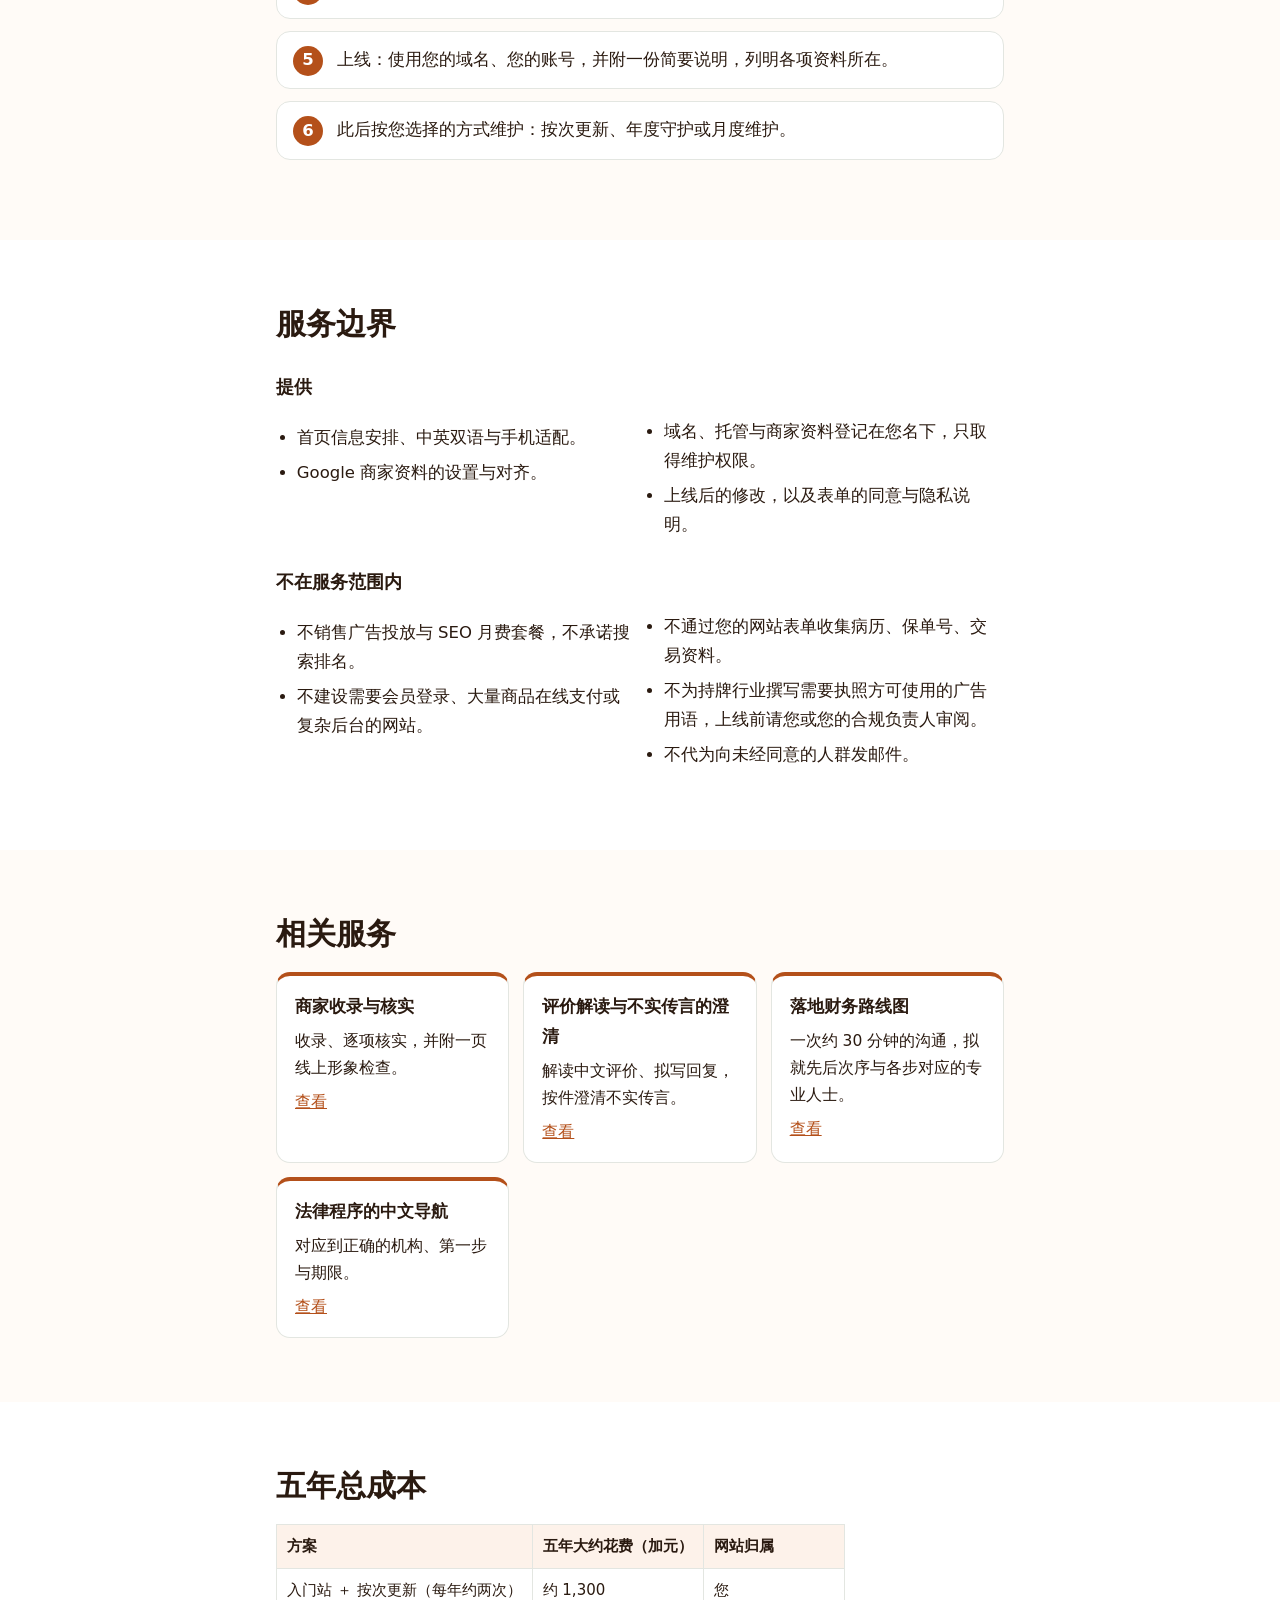
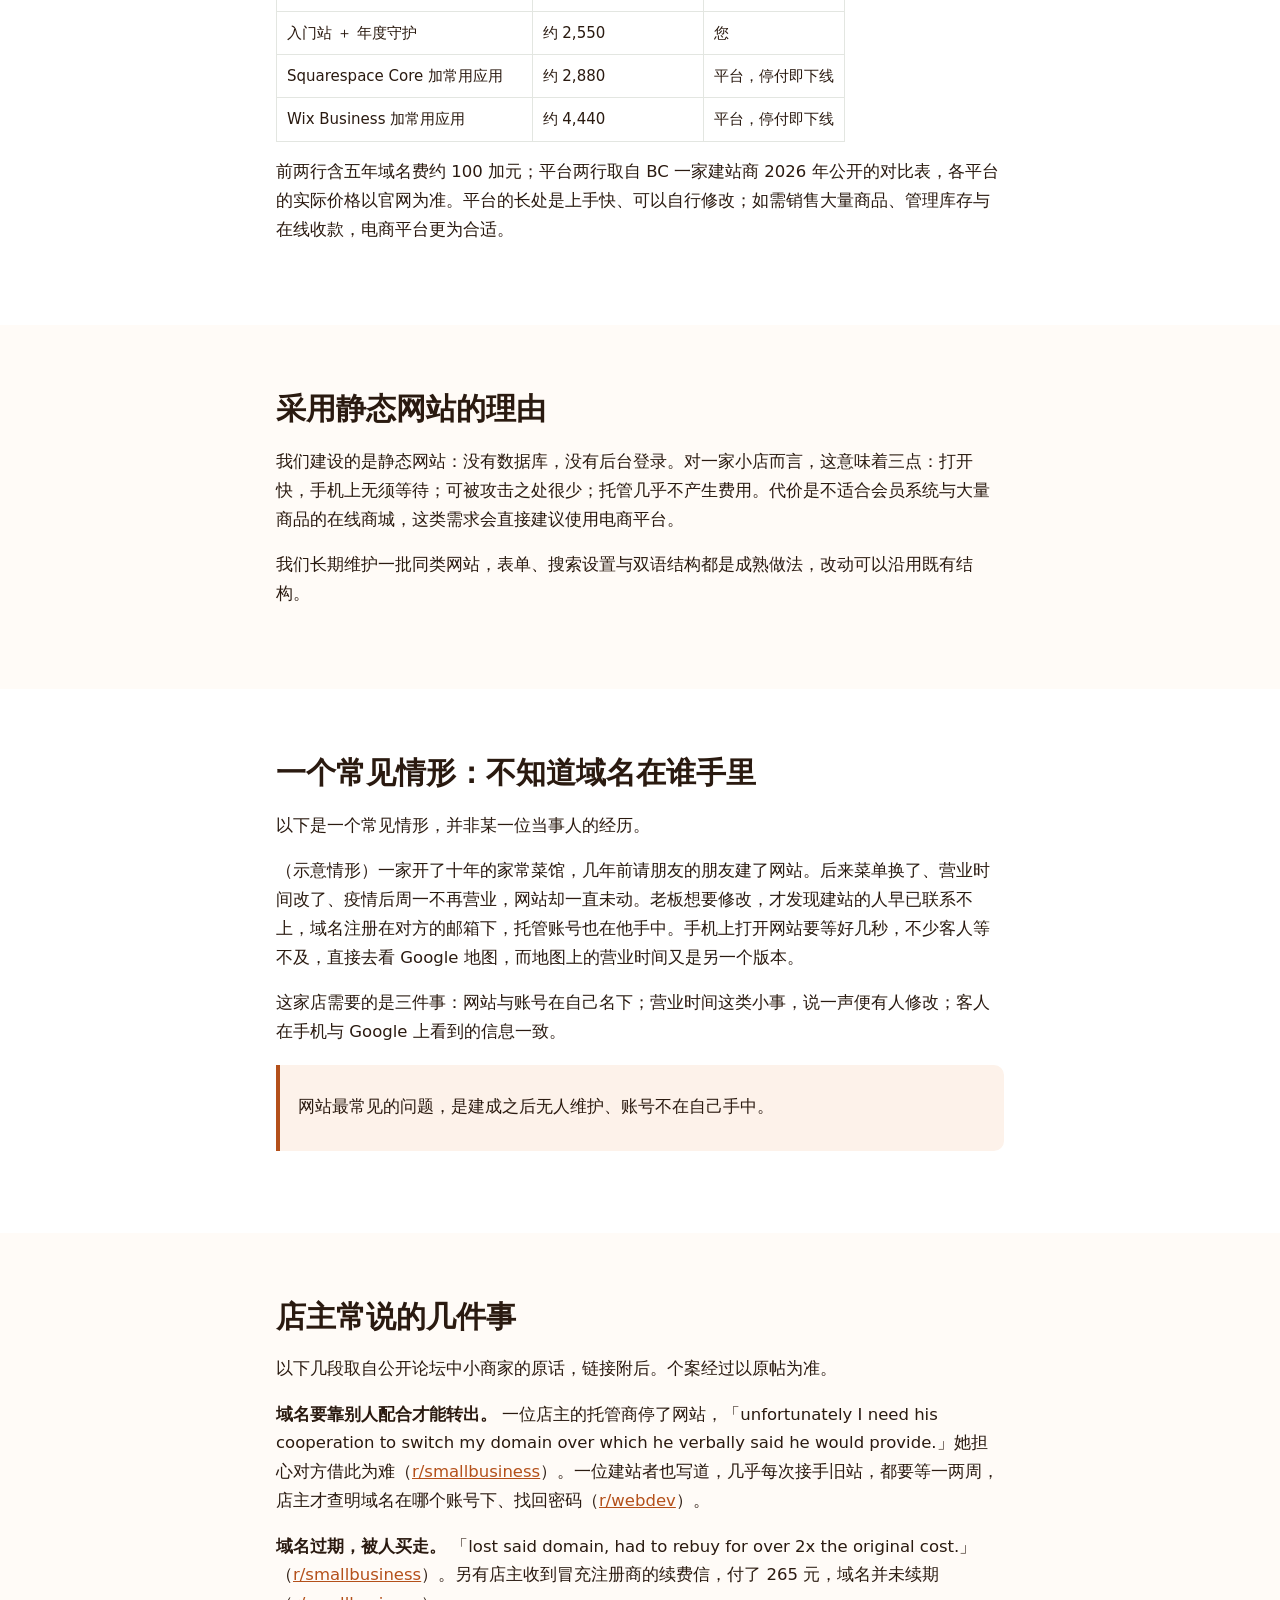
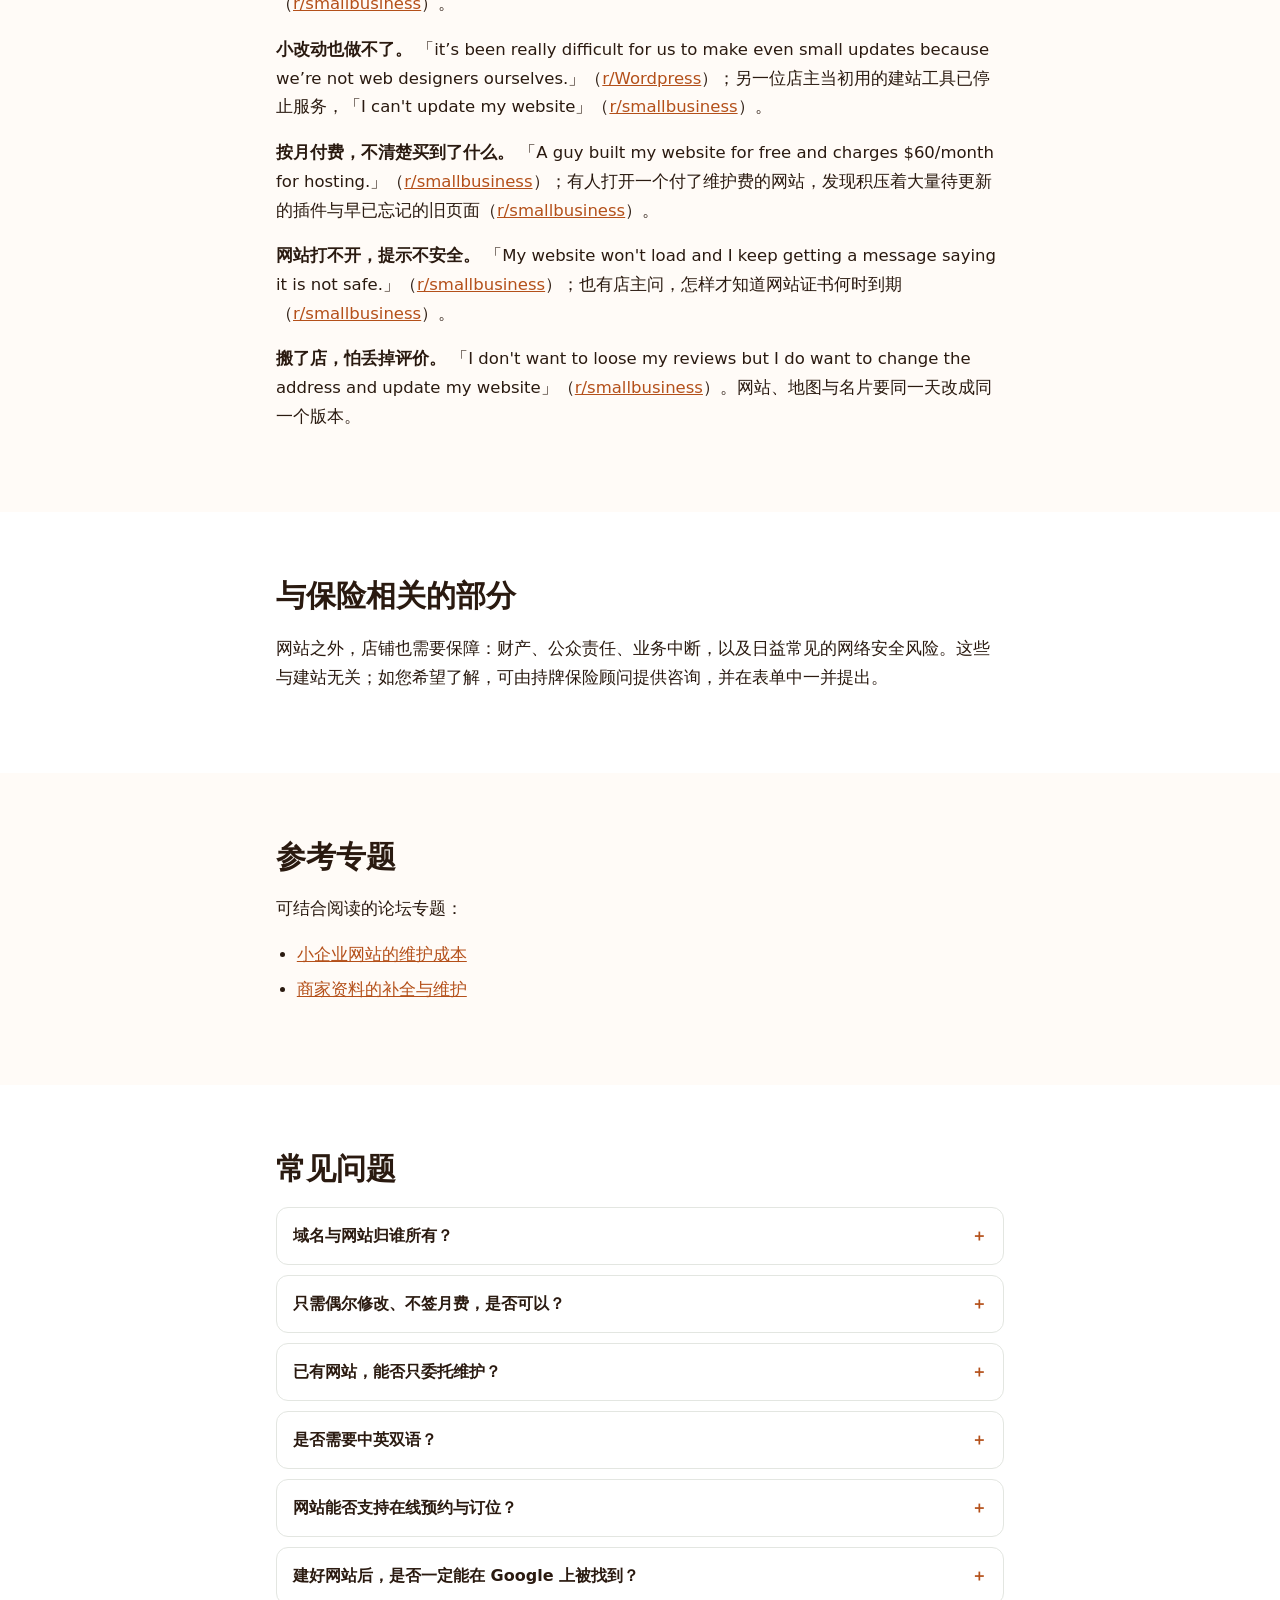
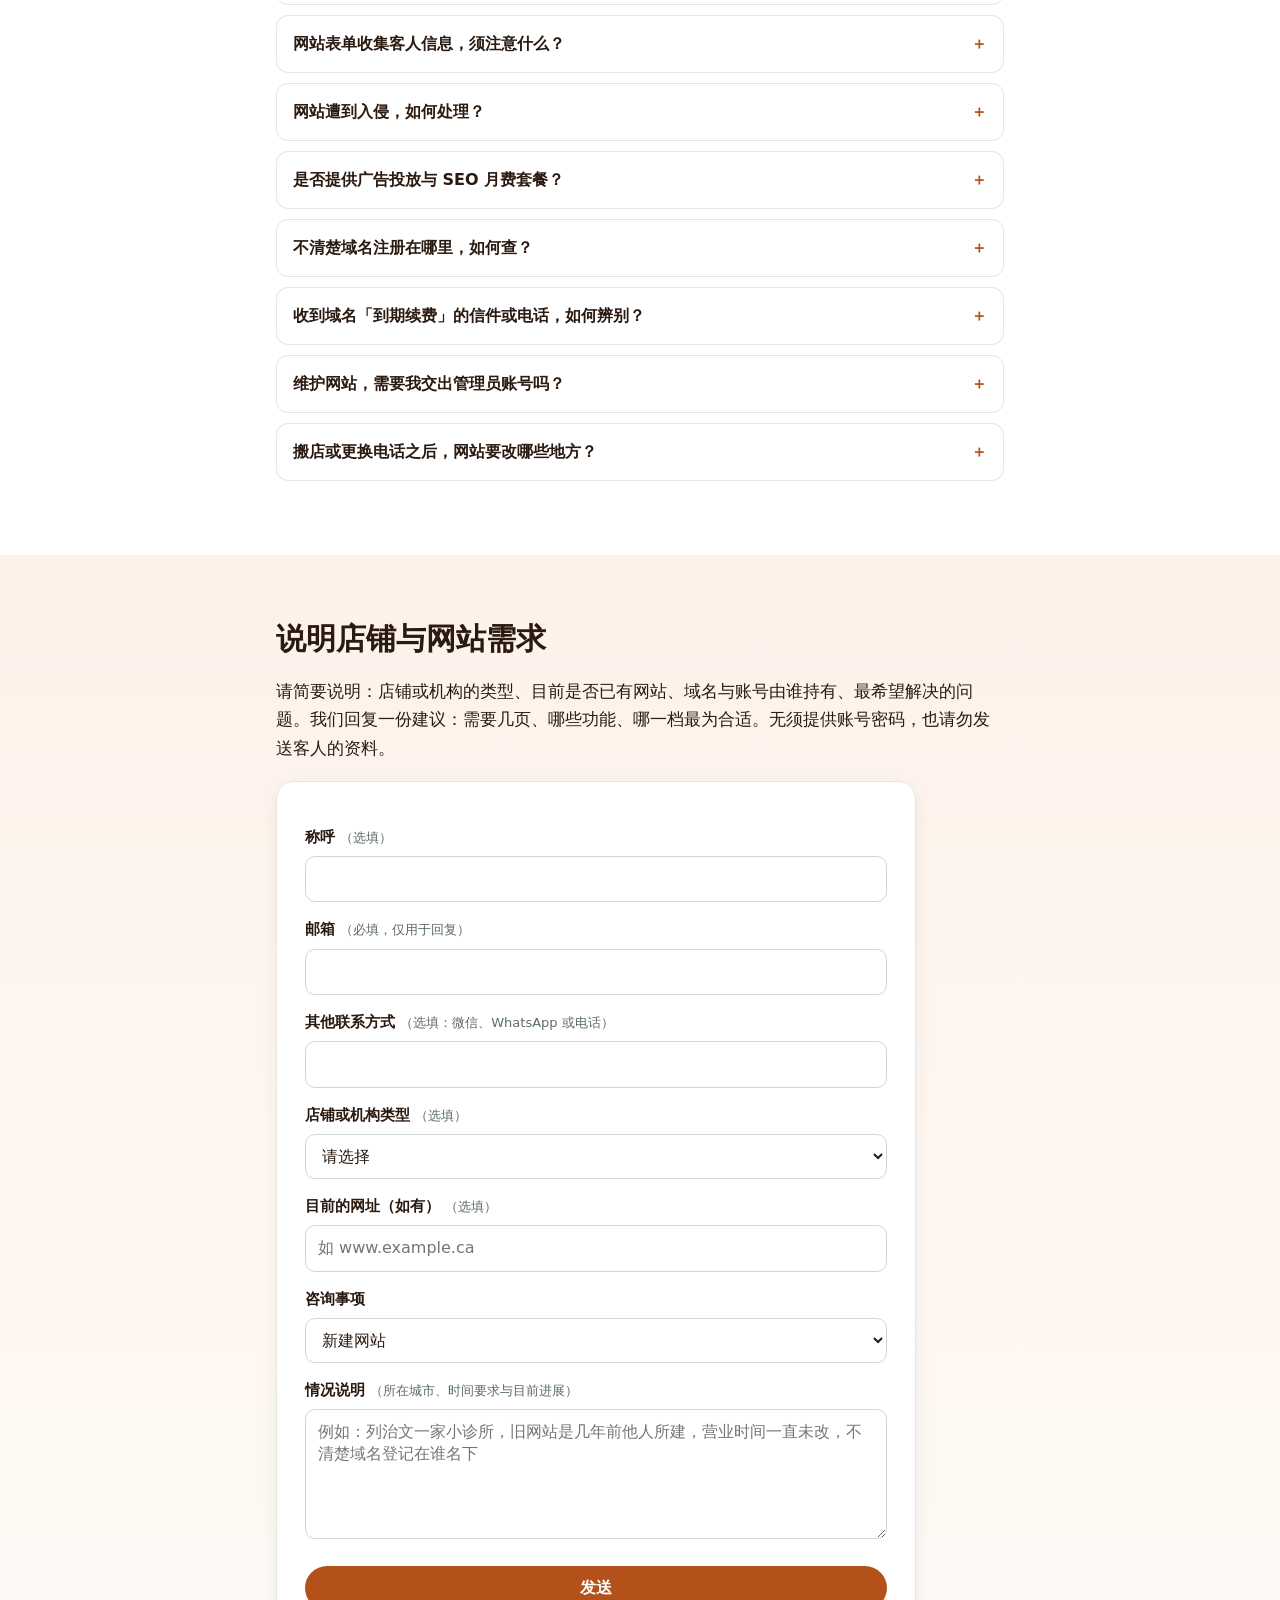
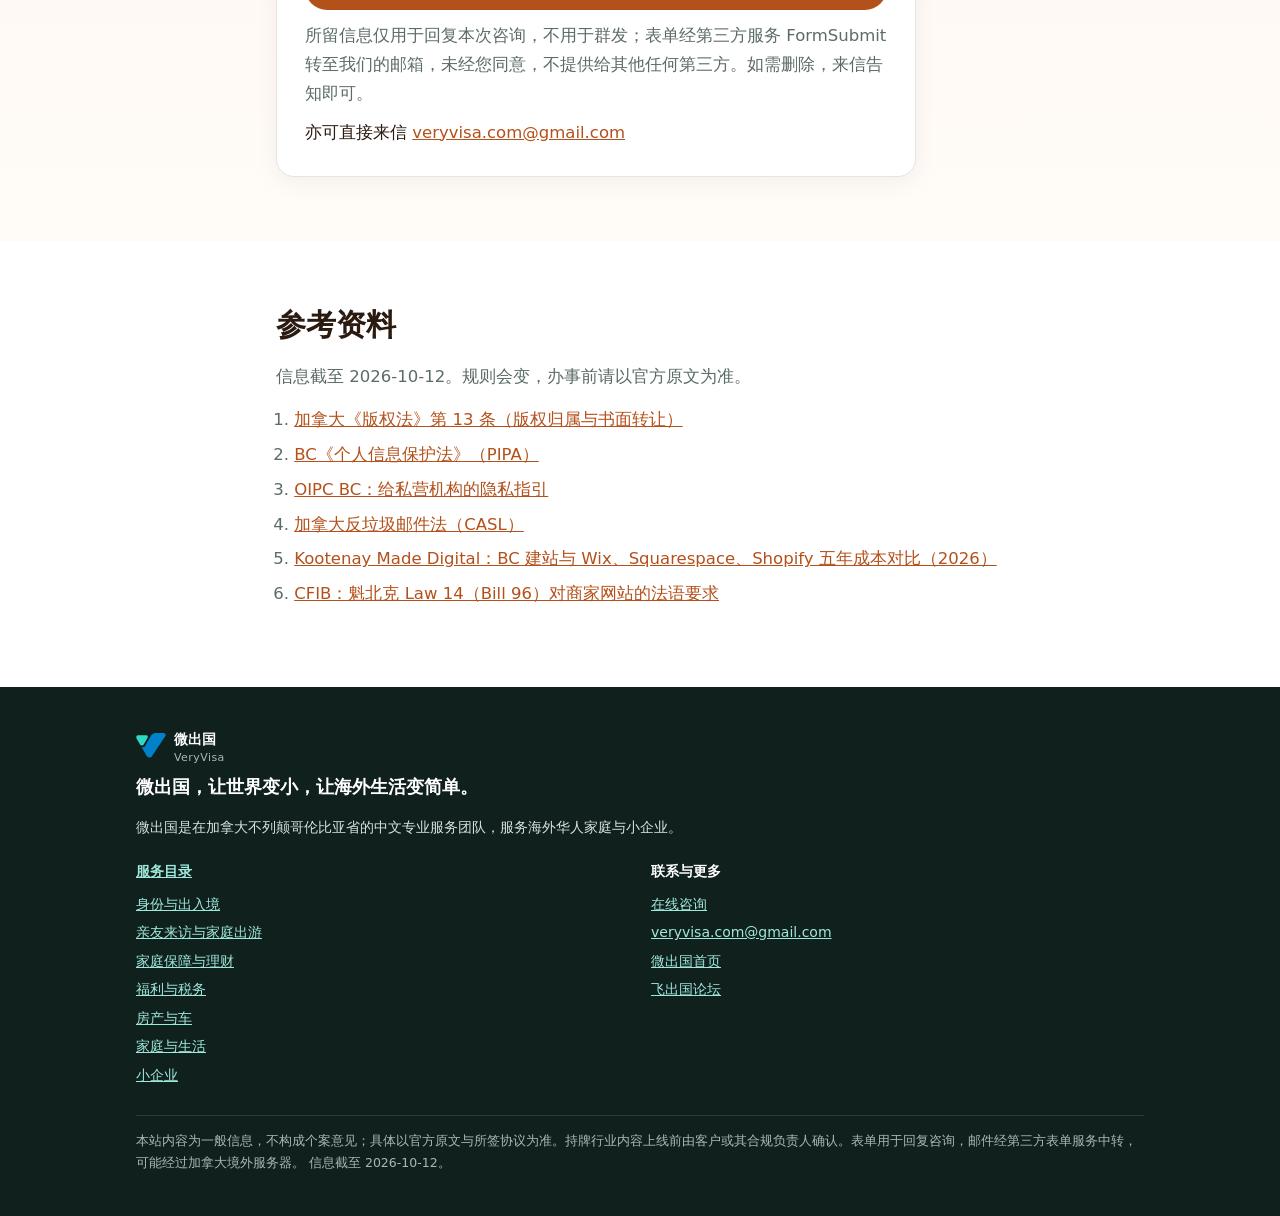
==== commit 5931da80: "publish chinese-small-business-website-care 2026-10-22 20:59" ====
--- a/index.html
+++ b/index.html
@@ -212,8 +212,10 @@
 <p class="asof">信息截至 2026-10-12</p>
 </div></section>
 
-<nav class="toc" aria-label="本页目录"><div class="wrap"><a href="#deliver">服务内容</a><a href="#who">适用情形</a><a href="#how">工作方式</a><a href="#scope">服务边界</a><a href="#five-years">五年总成本</a><a href="#why">采用静态网站的理由</a><a href="#story">一个常见情形</a><a href="#asked">店主常说的几件事</a><a href="#faq">常见问题</a><a href="#contact">咨询</a></div></nav>
-<section class="sec" id="deliver"><div class="wrap narrow"><h2>服务内容</h2>
+<nav class="toc" aria-label="本页目录"><div class="wrap"><a href="#at-a-glance">网站交给别人之前</a><a href="#deliver">服务内容</a><a href="#who">适用情形</a><a href="#how">工作方式</a><a href="#scope">服务边界</a><a href="#five-years">五年总成本</a><a href="#why">采用静态网站的理由</a><a href="#story">一个常见情形</a><a href="#asked">店主常说的几件事</a><a href="#faq">常见问题</a><a href="#contact">咨询</a></div></nav>
+<section class="sec" id="at-a-glance"><div class="wrap narrow"><h2>网站交给别人之前，先看这三件事</h2>
+<div class="cards kcards"><article class="card kcard" id="card-own-account"><h3>一 · 域名和账号，要在自己名下</h3><div class="kc-body"><p>域名、托管与商家资料全部登记在您名下，建站的一方只取得维护权限。</p></div><dl class="kc-guide"><div><dt>先看</dt><dd>域名注册在谁的邮箱下，托管账号在谁手里。</dd></div><div><dt>易漏</dt><dd>托管商停站时，域名转出要靠对方配合；建站的人联系不上，什么都改不了。</dd></div><div><dt>下一步</dt><dd>登录域名注册商的网站，核对注册人邮箱和域名的到期日，写在一张纸上收好。</dd></div></dl><p class="kc-take">网站在谁名下，决定了出事时谁说了算。</p></article><article class="card kcard" id="card-same-version"><h3>二 · 网站、地图、名片，同一天改成同一个版本</h3><div class="kc-body"><p>搬店或换电话之后，网站、Google 地图与名片上的信息要一并更新。</p></div><dl class="kc-guide"><div><dt>先看</dt><dd>手机上打开网站要等几秒，客人等不及就会直接去看 Google 地图。</dd></div><div><dt>易漏</dt><dd>地图上的营业时间往往是另一个版本，也有店主担心改地址会丢掉原有的评价。</dd></div><div><dt>下一步</dt><dd>把地址、电话、营业时间列成清单，改的那天逐处核对一遍。</dd></div></dl><p class="kc-take">客人看到三个版本，多半会打电话问，或者干脆不来。</p></article><article class="card kcard" id="card-licensed-trades"><h3>三 · 持牌行业，网页上的每句话都要过一遍</h3><div class="kc-body"><p>不通过网站表单收集病历、保单号、交易资料；不为持牌行业撰写需要执照方可使用的广告用语。</p></div><dl class="kc-guide"><div><dt>先看</dt><dd>网站表单上到底会收集哪些信息。</dd></div><div><dt>易漏</dt><dd>会计、保险、地产等行业的用语容易触及监管红线，建站者不能代为判断。</dd></div><div><dt>下一步</dt><dd>上线之前，把网站上的每一句话交给您或您的合规负责人读一遍。</dd></div></dl><p class="kc-take">表单收得越少，越不容易出错。</p></article></div>
+</div></section><section class="sec" id="deliver"><div class="wrap narrow"><h2>服务内容</h2>
 <div class="cards"><div class="card"><h3>首页信息</h3><p>将客人最想知道的几件事置于首页最显眼处：营业时间、地址、菜单或服务、联系方式。</p></div><div class="card"><h3>中英双语与手机优先</h3><p>中英双语、手机优先，页面结构清晰，便于搜索引擎与 AI 助手读懂。</p></div><div class="card"><h3>Google 商家资料</h3><p>设置并对齐 Google 商家资料，使网站与地图上的信息一致。</p></div><div class="card"><h3>账号归属</h3><p>域名、托管与商家资料全部登记在您名下，我们只取得维护权限。</p></div><div class="card"><h3>上线后的修改</h3><p>发一条微信或邮件写明修改内容，即可安排更新。</p></div><div class="card"><h3>表单与隐私说明</h3><p>为网站表单配好同意勾选与隐私说明。</p></div></div>
 </div></section><section class="sec" id="who"><div class="wrap narrow"><h2>适用情形</h2>
 <div class="cards"><div class="card"><h3>网站多年无人维护</h3><p>建站的人已联系不上，营业时间改了三次，网站上仍是旧的，客人只好打电话询问。</p></div><div class="card"><h3>客人既有华人也有本地人</h3><p>希望做中英双语，却不确定中文名、英文名与地址如何安排才清楚，也不知如何与 Google 地图保持一致。</p></div><div class="card"><h3>不希望长期租用平台</h3><p>希望网站与域名都在自己手中，不必担心哪天停付，网站便随之下线。</p></div><div class="card"><h3>先要一个可用的页面</h3><p>五页以内，能看到营业时间、地址、服务与联系方式，日后偶尔修改。</p></div><div class="card"><h3>托管商停站或建站工具停运</h3><p>托管商停了网站，域名转出要靠对方配合；或当初用的建站工具已停止服务，网站再也改不动。</p></div><div class="card"><h3>搬店或换电话之后</h3><p>地址、电话改了，网站、Google 地图与名片上的信息要一并更新，又担心原有的评价随之丢失。</p></div><div class="card"><h3>会计、保险、地产等持牌行业</h3><p>担心网站用语触及监管红线，希望建站者熟悉这些行业的表述方式。</p></div></div>
--- a/assets/site.css
+++ b/assets/site.css
@@ -59,6 +59,15 @@
 .sec:nth-of-type(even) .card{background:var(--bg)}
 .card h3{margin:0 0 6px;font-size:17px}
 .card p,.card li{font-size:15.5px;margin:6px 0}
+.kcards{counter-reset:none}
+.kcard{display:flex;flex-direction:column;gap:2px;scroll-margin-top:80px}
+.kcard .kc-no{margin:0;font-size:12px;letter-spacing:.18em;color:var(--accent);font-weight:700}
+.kcard .kc-body p{margin:4px 0 8px}
+.kc-guide{margin:6px 0 0;padding:10px 0 0;border-top:1px solid var(--line);display:grid;gap:6px}
+.kc-guide div{display:grid;grid-template-columns:3.6em 1fr;gap:8px;align-items:baseline}
+.kc-guide dt{font-size:12.5px;font-weight:700;color:var(--accent);letter-spacing:.06em}
+.kc-guide dd{margin:0;font-size:14.5px;line-height:1.6}
+.kc-take{margin:10px 0 0!important;padding:8px 10px;background:var(--soft);border-radius:8px;font-size:14.5px!important;font-weight:600}
 .steps{list-style:none;counter-reset:s;padding:0!important;display:grid;gap:12px}
 .steps li{counter-increment:s;position:relative;background:var(--card);border:1px solid var(--line);border-radius:var(--radius);padding:14px 16px 14px 60px;margin:0}
 .steps li::before{content:counter(s);position:absolute;left:16px;top:14px;width:30px;height:30px;border-radius:50%;background:var(--accent);color:var(--accent-ink);font-weight:700;display:flex;align-items:center;justify-content:center}
